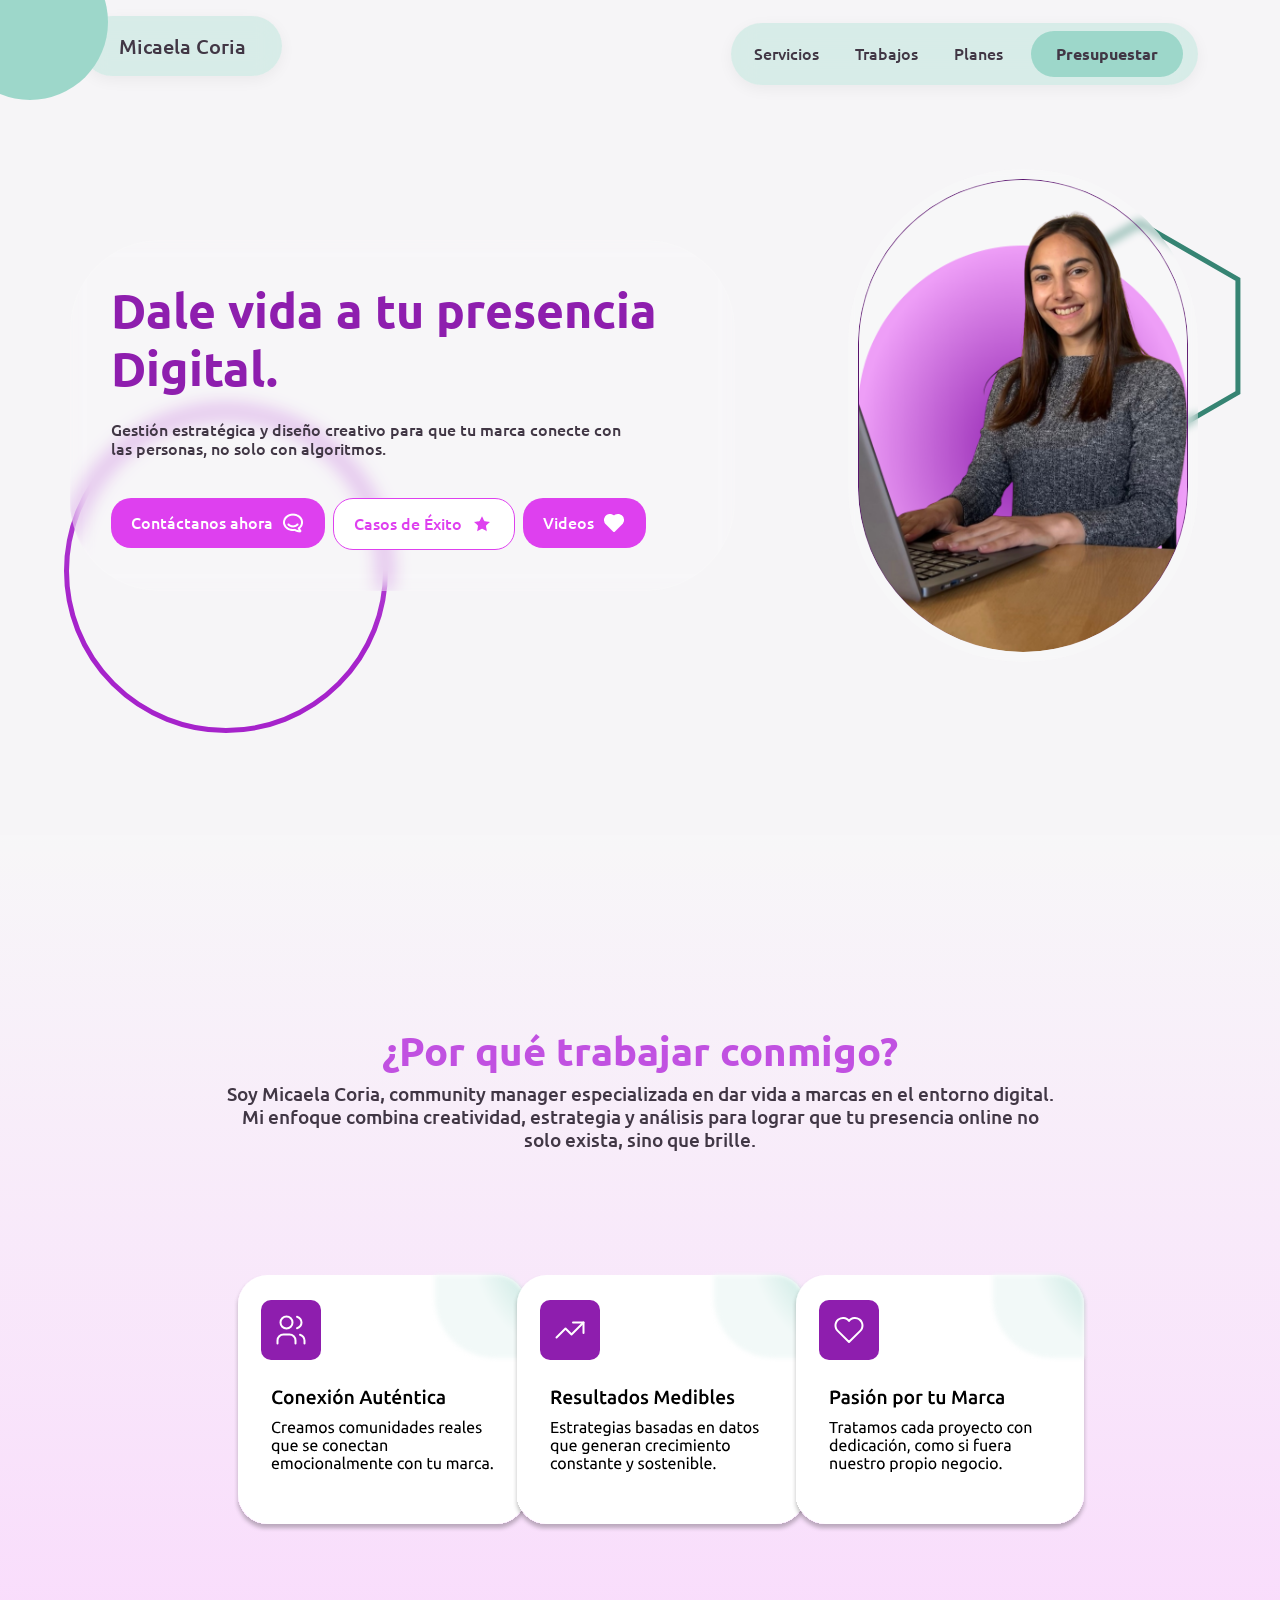
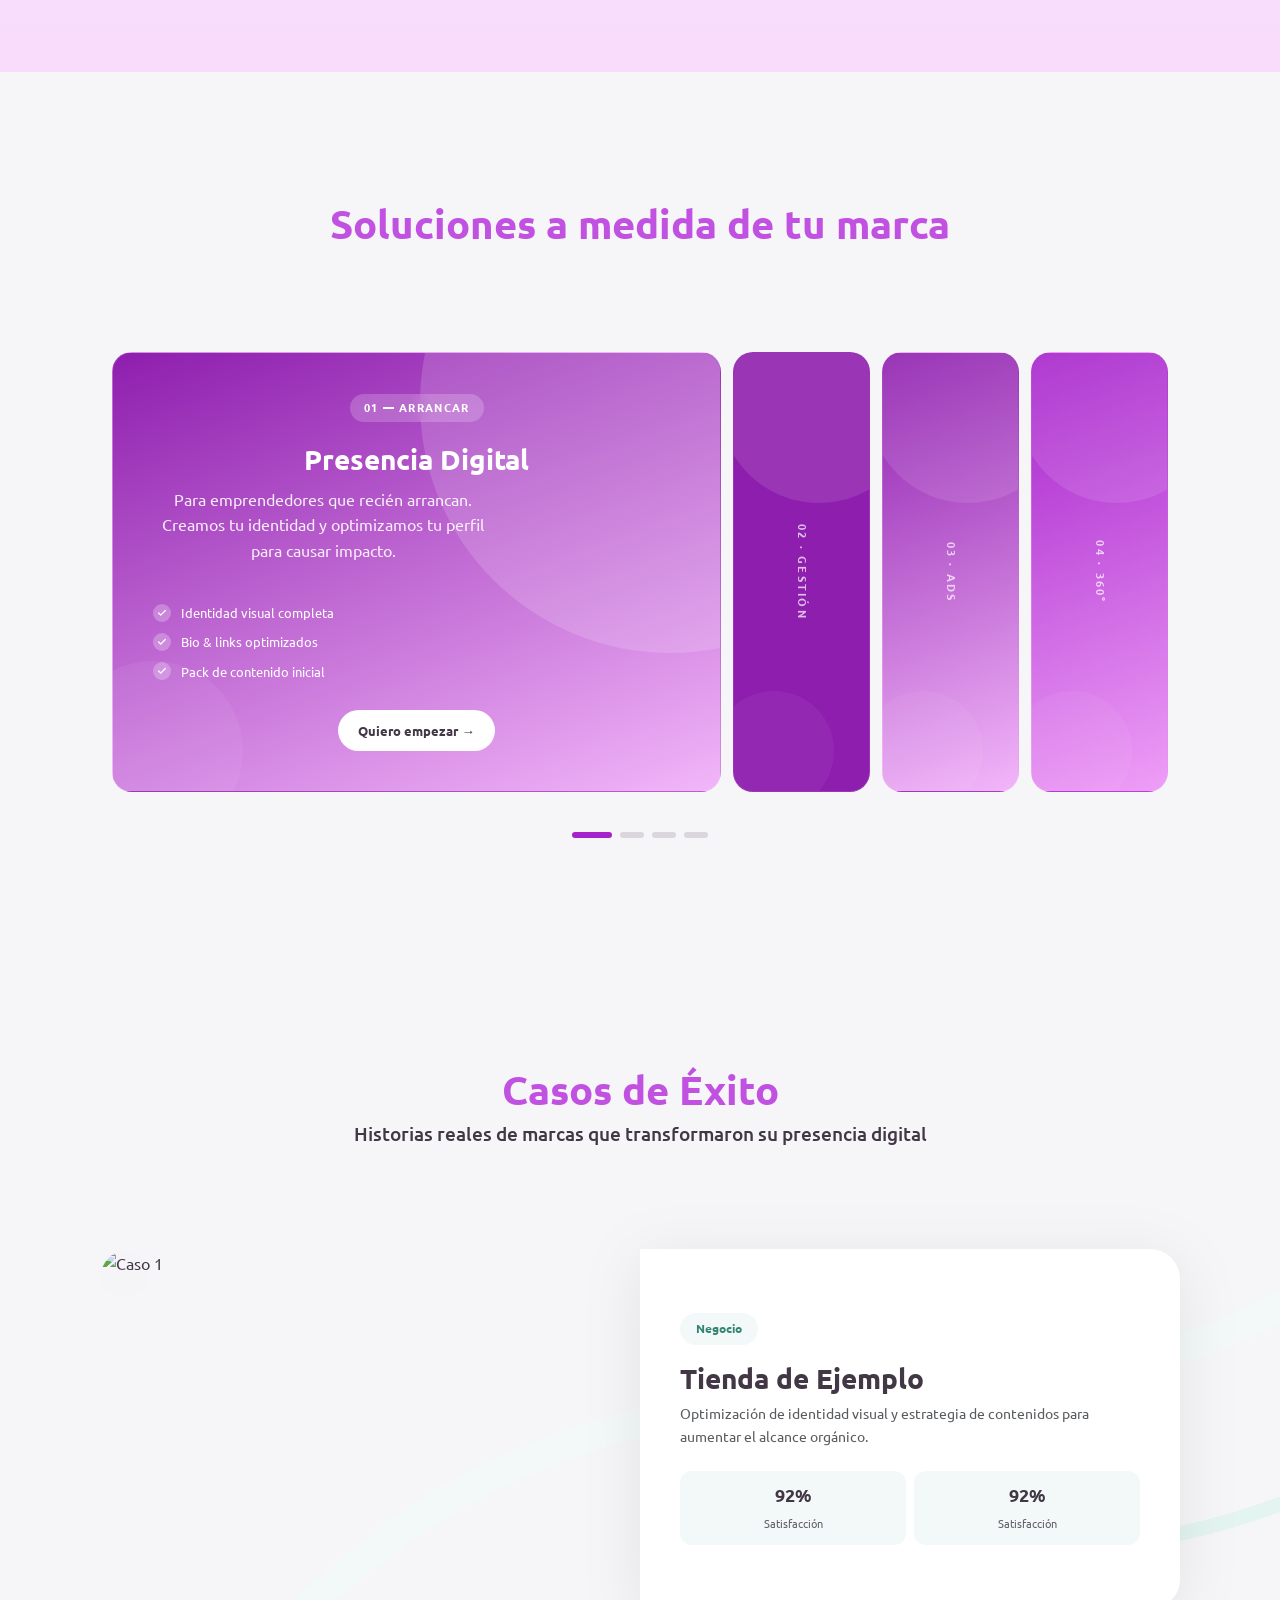
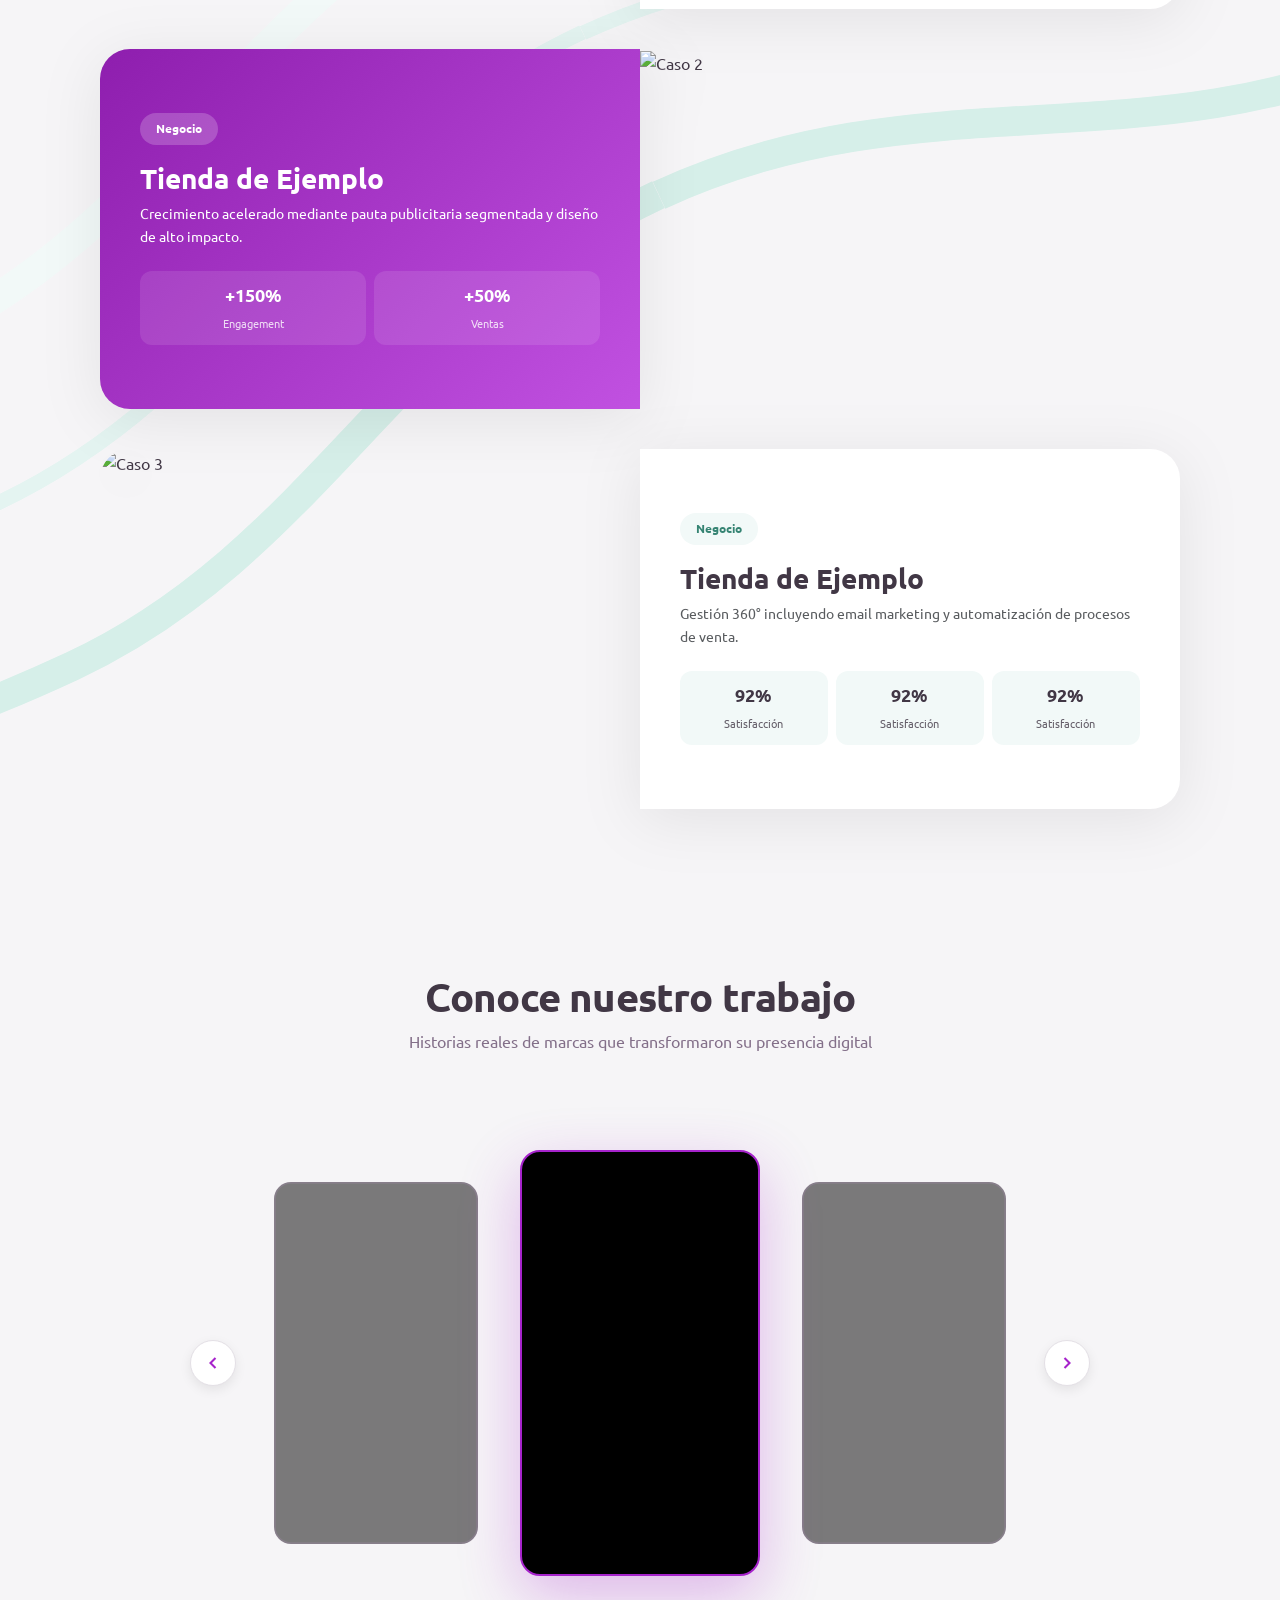
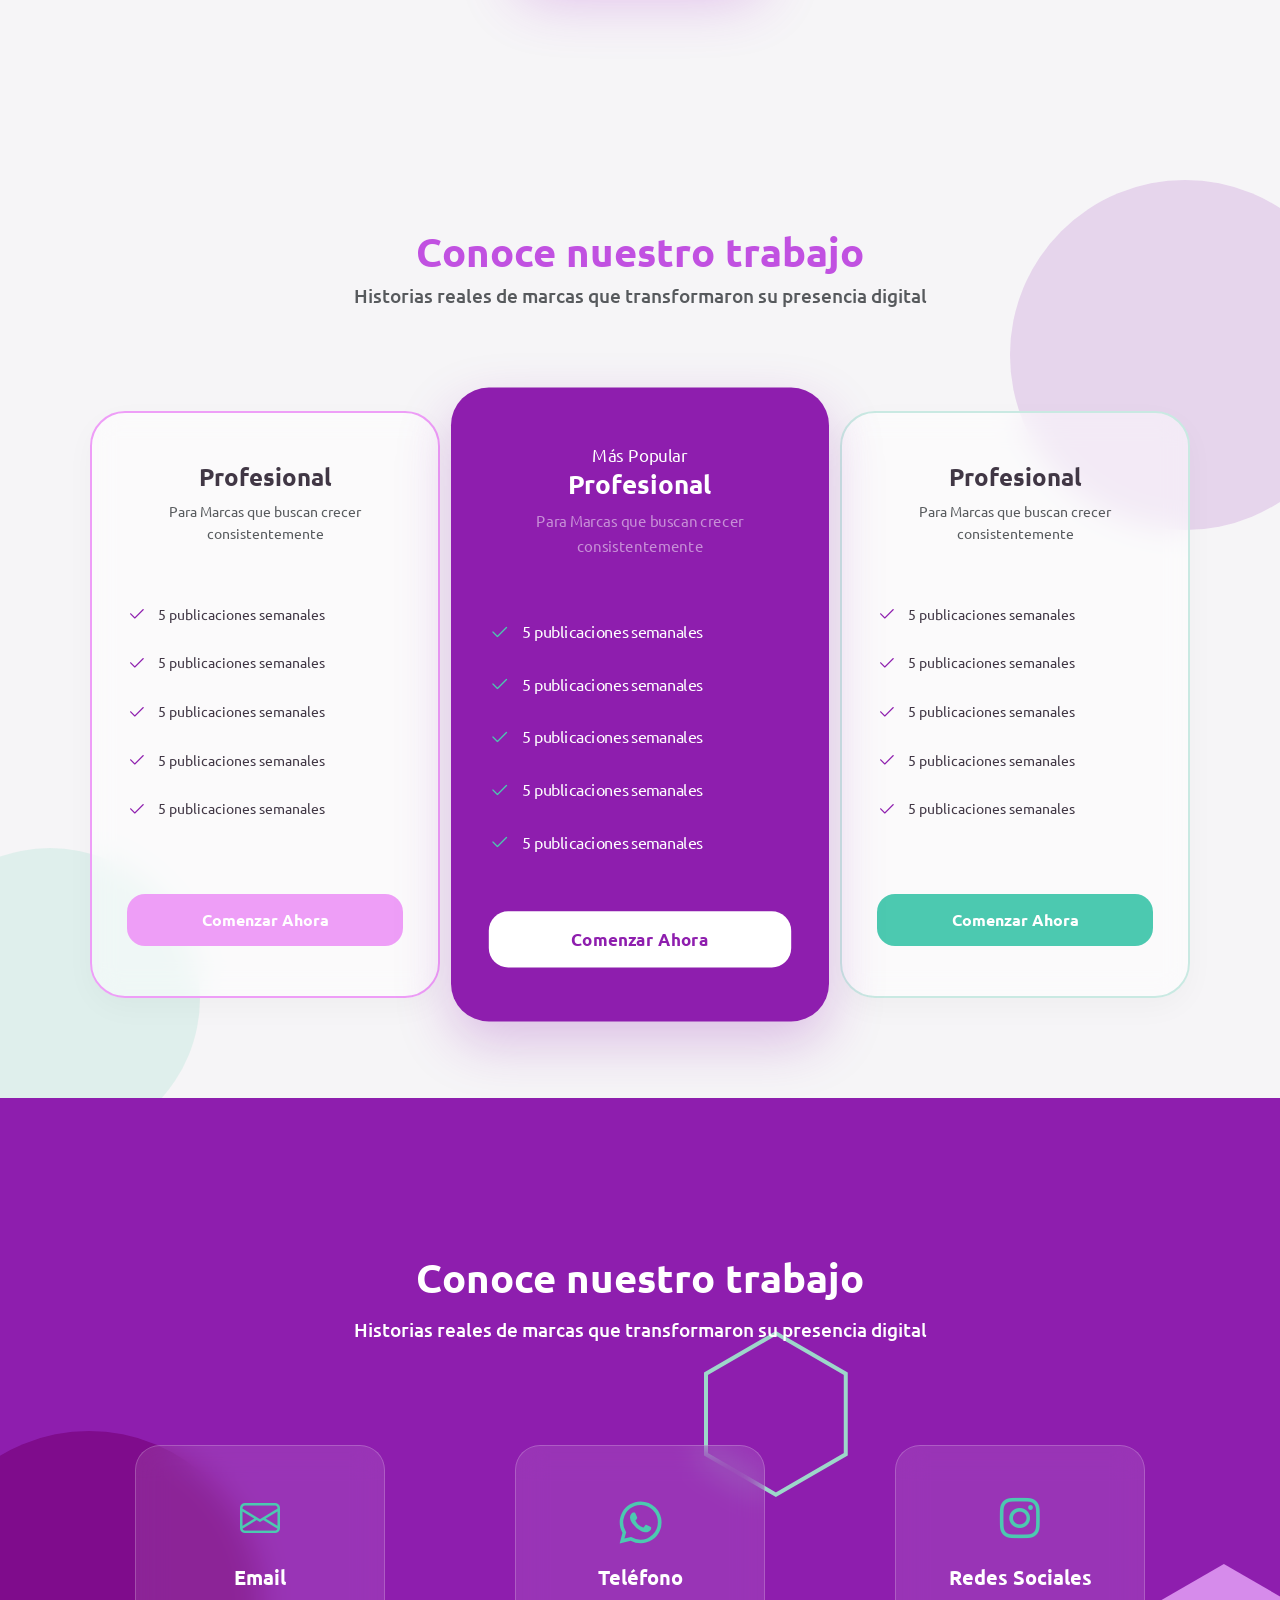
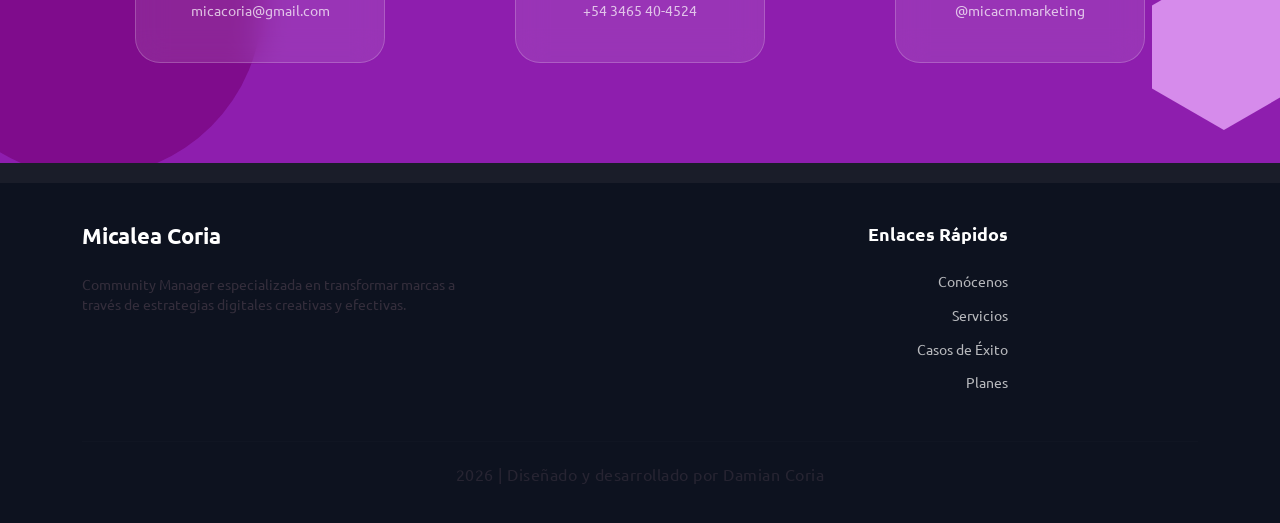
==== index.html @ db6e2b34 "videos y carrucel" ====
<!doctype html>
<html lang="es">
  <head>
    <meta charset="UTF-8" />
    <meta name="viewport" content="width=device-width, initial-scale=1.0" />
    <link
      href="https://cdn.jsdelivr.net/npm/bootstrap@5.3.3/dist/css/bootstrap.min.css"
      rel="stylesheet"
    />
    <link
      rel="stylesheet"
      href="https://cdn.jsdelivr.net/npm/bootstrap-icons@1.11.3/font/bootstrap-icons.min.css"
    />
    <link rel="stylesheet" href="src/styles.css" />
    <title>Micaela Coria MG</title>
  </head>
  <body>
    <header>
      <div class="shape shape-circle-2 shape-3">
        <svg
          width="108"
          height="100"
          viewBox="0 0 108 100"
          fill="none"
          xmlns="http://www.w3.org/2000/svg"
        >
          <circle cx="30" cy="22" r="78" fill="#9DD7CA" />
        </svg>
      </div>
      <nav class="navbar navbar-expand-lg custom-navbar">
        <div class="container">
          <a class="navbar-brand navbar-brand-custom" href="#"
            ><h4 class="texto-titulo">Micaela Coria</h4>
          </a>

          <button
            class="navbar-toggler"
            type="button"
            data-bs-toggle="collapse"
            data-bs-target="#navbarNav"
          >
            <span class="navbar-toggler-icon"></span>
          </button>

          <div
            class="collapse navbar-collapse justify-content-end"
            id="navbarNav"
          >
            <div class="navbar-nav navbar-collapse-custom align-items-center">
              <a class="nav-link" href="#soluciones-container">Servicios</a>
              <a class="nav-link" href="#casos-exito-section">Trabajos</a>
              <a class="nav-link" href="#planes-section">Planes</a>
              <a class="nav-link btn-presupuesto" href="#">Presupuestar</a>
            </div>
          </div>
        </div>
      </nav>
    </header>

    <main>
      <!-- Seccion Hero -->
      <section class="hero position-relative overflow-hidden">
        <div class="hero-shapes">
          <div class="shape shape-hexagon shape-1">
            <svg
              width="201"
              height="232"
              viewBox="0 0 201 232"
              fill="none"
              xmlns="http://www.w3.org/2000/svg"
            >
              <path
                d="M198.418 59.4424V172.557L100.459 229.112L2.49997 172.557V59.4424L100.459 2.88672L198.418 59.4424Z"
                stroke="#368473"
                stroke-width="5"
                stroke="currentColor"
              />
            </svg>
          </div>
          <div class="shape shape-circle shape-2">
            <svg
              width="324"
              height="324"
              viewBox="0 0 324 324"
              fill="none"
              xmlns="http://www.w3.org/2000/svg"
            >
              <circle
                cx="162"
                cy="162"
                r="159.5"
                stroke="#A623CB"
                stroke-width="5"
              />
            </svg>
          </div>
        </div>
        <div class="container">
          <div class="row align-items-center">
            <!-- Columna 1 -->
            <div class="col-lg-7 columna-hero-1">
              <h1 class="hero-title">Dale vida a tu presencia Digital.</h1>
              <h6 class="hero-description">
                Gestión estratégica y diseño creativo para que tu marca conecte
                con las personas, no solo con algoritmos.
              </h6>

              <!-- Botones -->
              <div class="hero-buttons d-flex gap-2 flex-wrap">
                <a href="">
                  <button
                    id="btn-hero-1"
                    class="btn-hero d-inline-flex align-items-center"
                  >
                    <span>Contáctanos ahora</span>
                    <img
                      src="src/logo_chat_24.png"
                      width="24"
                      class="ms-2"
                      alt=""
                    />
                  </button>
                </a>
                <a href="#casos-exito-section">
                  <button
                    id="btn-hero-2"
                    class="btn-hero d-inline-flex align-items-center"
                  >
                    <span>Casos de Éxito</span>
                    <img
                      src="src/logo_star_24.png"
                      width="24"
                      class="ms-2"
                      alt=""
                    />
                  </button>
                </a>

                <a href="#tiktok-section">
                  <button
                    id="btn-hero-3"
                    class="btn-hero d-none d-md-inline-flex align-items-center"
                  >
                    <span>Videos</span>
                    <img
                      src="src/logo_corazon_lleno_24.png"
                      width="24"
                      class="ms-2"
                      alt=""
                    />
                  </button>
                </a>
              </div>
            </div>

            <!-- Columna 1 -->
            <div
              class="col-lg-5 text-center text-lg-end"
              id="contenedor-imagen-hero"
            >
              <img
                src="src/foto-hero.png"
                id="imagen-hero"
                alt="Hero Image"
                class="img-fluid"
              />
            </div>
          </div>
        </div>
      </section>

      <!-- Seccion Motivos -->
      <section class="motivos position-relative overflow-hidden" id="motivos">
        <div class="container motivos-cont">
          <div class="row align-items-center justify-content-center">
            <div class="col-lg-9">
              <h2 class="titulo-seccion">¿Por qué trabajar conmigo?</h2>
              <h6 class="texto-seccion">
                Soy Micaela Coria, community manager especializada en dar vida a
                marcas en el entorno digital. Mi enfoque combina creatividad,
                estrategia y análisis para lograr que tu presencia online no
                solo exista, sino que brille.
              </h6>
            </div>

            <div
              class="row align-items-center justify-content-center row-bloques"
            >
              <div class="col-lg-3 bloque-1 text-center text-lg-end">
                <svg
                  width="296"
                  height="261"
                  viewBox="0 0 296 261"
                  fill="none"
                  xmlns="http://www.w3.org/2000/svg"
                >
                  <g filter="url(#filter0_d_26_66)">
                    <rect
                      x="4"
                      y="4"
                      width="288"
                      height="249"
                      rx="30"
                      fill="white"
                    />
                  </g>
                  <g filter="url(#filter1_f_26_66)">
                    <path
                      d="M201 4H262C278.569 4 292 17.4315 292 34V87H261C227.863 87 201 60.1371 201 27V4Z"
                      fill="url(#paint0_radial_26_66)"
                    />
                  </g>
                  <rect
                    x="27"
                    y="29"
                    width="60"
                    height="60"
                    rx="10"
                    fill="#8E1EAE"
                  />
                  <path
                    d="M43.5 72.5V69.5C43.5 67.9087 44.1321 66.3826 45.2574 65.2574C46.3826 64.1321 47.9087 63.5 49.5 63.5H55.5C57.0913 63.5 58.6174 64.1321 59.7426 65.2574C60.8679 66.3826 61.5 67.9087 61.5 69.5V72.5M63 45.695C64.2906 46.0255 65.4346 46.7761 66.2515 47.8285C67.0684 48.8809 67.5118 50.1752 67.5118 51.5075C67.5118 52.8398 67.0684 54.1341 66.2515 55.1865C65.4346 56.2389 64.2906 56.9895 63 57.32M70.5 72.5V69.5C70.4924 68.1757 70.0469 66.8912 69.2329 65.8466C68.4189 64.802 67.2822 64.056 66 63.725M46.5 51.5C46.5 53.0913 47.1321 54.6174 48.2574 55.7426C49.3826 56.8679 50.9087 57.5 52.5 57.5C54.0913 57.5 55.6174 56.8679 56.7426 55.7426C57.8679 54.6174 58.5 53.0913 58.5 51.5C58.5 49.9087 57.8679 48.3826 56.7426 47.2574C55.6174 46.1321 54.0913 45.5 52.5 45.5C50.9087 45.5 49.3826 46.1321 48.2574 47.2574C47.1321 48.3826 46.5 49.9087 46.5 51.5Z"
                    stroke="white"
                    stroke-width="2"
                    stroke-linecap="round"
                    stroke-linejoin="round"
                  />
                  <path
                    d="M44.5072 133.288C43.5088 133.288 42.6128 133.134 41.8192 132.827C41.0256 132.52 40.3536 132.072 39.8032 131.483C39.2528 130.882 38.8304 130.152 38.536 129.294C38.2416 128.437 38.0944 127.451 38.0944 126.338C38.0944 125.224 38.2608 124.238 38.5936 123.381C38.9392 122.523 39.4064 121.8 39.9952 121.211C40.584 120.61 41.2752 120.155 42.0688 119.848C42.8624 119.541 43.7136 119.387 44.6224 119.387C45.1728 119.387 45.672 119.432 46.12 119.522C46.568 119.598 46.9584 119.688 47.2912 119.79C47.624 119.893 47.8992 120.002 48.1168 120.117C48.3344 120.232 48.488 120.315 48.5776 120.366L47.8672 122.344C47.56 122.152 47.1184 121.973 46.5424 121.806C45.9792 121.627 45.3648 121.538 44.6992 121.538C44.1232 121.538 43.5856 121.64 43.0864 121.845C42.5872 122.037 42.152 122.331 41.7808 122.728C41.4224 123.125 41.1408 123.624 40.936 124.226C40.7312 124.827 40.6288 125.525 40.6288 126.318C40.6288 127.022 40.7056 127.669 40.8592 128.258C41.0256 128.846 41.2752 129.358 41.608 129.794C41.9408 130.216 42.3632 130.549 42.8752 130.792C43.3872 131.022 44.0016 131.138 44.7184 131.138C45.576 131.138 46.2736 131.054 46.8112 130.888C47.3488 130.709 47.7648 130.542 48.0592 130.389L48.712 132.366C48.5584 132.469 48.3472 132.571 48.0784 132.674C47.8224 132.776 47.5152 132.878 47.1568 132.981C46.7984 133.07 46.3952 133.141 45.9472 133.192C45.4992 133.256 45.0192 133.288 44.5072 133.288ZM59.56 127.97C59.56 128.763 59.4448 129.486 59.2144 130.139C58.984 130.792 58.6576 131.349 58.2352 131.81C57.8128 132.27 57.3008 132.629 56.6992 132.885C56.1104 133.141 55.4576 133.269 54.7408 133.269C54.024 133.269 53.3712 133.141 52.7824 132.885C52.1936 132.629 51.688 132.27 51.2656 131.81C50.8432 131.349 50.5104 130.792 50.2672 130.139C50.0368 129.486 49.9216 128.763 49.9216 127.97C49.9216 127.176 50.0368 126.459 50.2672 125.819C50.5104 125.166 50.8432 124.61 51.2656 124.149C51.7008 123.688 52.2128 123.336 52.8016 123.093C53.3904 122.837 54.0368 122.709 54.7408 122.709C55.4448 122.709 56.0912 122.837 56.68 123.093C57.2816 123.336 57.7936 123.688 58.216 124.149C58.6384 124.61 58.9648 125.166 59.1952 125.819C59.4384 126.459 59.56 127.176 59.56 127.97ZM57.1792 127.97C57.1792 126.971 56.9616 126.184 56.5264 125.608C56.104 125.019 55.5088 124.725 54.7408 124.725C53.9728 124.725 53.3712 125.019 52.936 125.608C52.5136 126.184 52.3024 126.971 52.3024 127.97C52.3024 128.981 52.5136 129.781 52.936 130.37C53.3712 130.958 53.9728 131.253 54.7408 131.253C55.5088 131.253 56.104 130.958 56.5264 130.37C56.9616 129.781 57.1792 128.981 57.1792 127.97ZM61.9534 123.285C62.4014 123.157 62.9838 123.035 63.7006 122.92C64.4174 122.805 65.211 122.747 66.0814 122.747C66.9006 122.747 67.5854 122.862 68.1358 123.093C68.6862 123.31 69.1214 123.624 69.4414 124.034C69.7742 124.43 70.0046 124.917 70.1326 125.493C70.2734 126.056 70.3438 126.677 70.3438 127.355V133H68.0206V127.72C68.0206 127.182 67.9822 126.728 67.9054 126.357C67.8414 125.973 67.7262 125.666 67.5598 125.435C67.4062 125.192 67.1886 125.019 66.907 124.917C66.6382 124.802 66.3054 124.744 65.9086 124.744C65.6142 124.744 65.307 124.763 64.987 124.802C64.667 124.84 64.4302 124.872 64.2766 124.898V133H61.9534V123.285ZM72.6279 128.027C72.6279 127.144 72.7559 126.37 73.0119 125.704C73.2807 125.038 73.6327 124.488 74.0679 124.053C74.5031 123.605 75.0023 123.272 75.5655 123.054C76.1287 122.824 76.7047 122.709 77.2935 122.709C78.6759 122.709 79.7511 123.138 80.5191 123.995C81.2999 124.853 81.6903 126.133 81.6903 127.835C81.6903 127.963 81.6839 128.11 81.6711 128.277C81.6711 128.43 81.6647 128.571 81.6519 128.699H75.0279C75.0919 129.506 75.3735 130.133 75.8727 130.581C76.3847 131.016 77.1207 131.234 78.0807 131.234C78.6439 131.234 79.1559 131.182 79.6167 131.08C80.0903 130.978 80.4615 130.869 80.7303 130.754L81.0375 132.654C80.9095 132.718 80.7303 132.789 80.4999 132.866C80.2823 132.93 80.0263 132.987 79.7319 133.038C79.4503 133.102 79.1431 133.154 78.8103 133.192C78.4775 133.23 78.1383 133.25 77.7927 133.25C76.9095 133.25 76.1415 133.122 75.4887 132.866C74.8359 132.597 74.2983 132.232 73.8759 131.771C73.4535 131.298 73.1399 130.747 72.9351 130.12C72.7303 129.48 72.6279 128.782 72.6279 128.027ZM79.3671 126.99C79.3671 126.67 79.3223 126.37 79.2327 126.088C79.1431 125.794 79.0087 125.544 78.8295 125.339C78.6631 125.122 78.4519 124.955 78.1959 124.84C77.9527 124.712 77.6583 124.648 77.3127 124.648C76.9543 124.648 76.6407 124.718 76.3719 124.859C76.1031 124.987 75.8727 125.16 75.6807 125.378C75.5015 125.595 75.3607 125.845 75.2583 126.126C75.1559 126.408 75.0855 126.696 75.0471 126.99H79.3671ZM87.763 126.242L89.8942 122.958H92.3326L89.0302 127.701C89.7214 128.597 90.3806 129.506 91.0078 130.427C91.6478 131.336 92.1726 132.194 92.5822 133H90.067C89.9518 132.757 89.7982 132.482 89.6062 132.174C89.427 131.854 89.2286 131.528 89.011 131.195C88.8062 130.85 88.5886 130.51 88.3582 130.178C88.1278 129.845 87.9038 129.531 87.6862 129.237C87.2382 129.813 86.7966 130.453 86.3614 131.157C85.939 131.848 85.587 132.462 85.3054 133H82.9246C83.1166 132.616 83.347 132.206 83.6158 131.771C83.8846 131.336 84.1726 130.894 84.4798 130.446C84.787 129.986 85.1006 129.531 85.4206 129.083C85.7534 128.622 86.0798 128.187 86.3998 127.778L83.0782 122.958H85.6318L87.763 126.242ZM96.6583 133H94.3351V122.958H96.6583V133ZM96.9079 120.021C96.9079 120.456 96.7671 120.802 96.4855 121.058C96.2039 121.314 95.8711 121.442 95.4871 121.442C95.0903 121.442 94.7511 121.314 94.4695 121.058C94.1879 120.802 94.0471 120.456 94.0471 120.021C94.0471 119.573 94.1879 119.221 94.4695 118.965C94.7511 118.709 95.0903 118.581 95.4871 118.581C95.8711 118.581 96.2039 118.709 96.4855 118.965C96.7671 119.221 96.9079 119.573 96.9079 120.021ZM108.704 127.97C108.704 128.763 108.589 129.486 108.358 130.139C108.128 130.792 107.801 131.349 107.379 131.81C106.957 132.27 106.445 132.629 105.843 132.885C105.254 133.141 104.601 133.269 103.885 133.269C103.168 133.269 102.515 133.141 101.926 132.885C101.337 132.629 100.832 132.27 100.409 131.81C99.987 131.349 99.6542 130.792 99.411 130.139C99.1806 129.486 99.0654 128.763 99.0654 127.97C99.0654 127.176 99.1806 126.459 99.411 125.819C99.6542 125.166 99.987 124.61 100.409 124.149C100.845 123.688 101.357 123.336 101.945 123.093C102.534 122.837 103.181 122.709 103.885 122.709C104.589 122.709 105.235 122.837 105.824 123.093C106.425 123.336 106.937 123.688 107.36 124.149C107.782 124.61 108.109 125.166 108.339 125.819C108.582 126.459 108.704 127.176 108.704 127.97ZM106.323 127.97C106.323 126.971 106.105 126.184 105.67 125.608C105.248 125.019 104.653 124.725 103.885 124.725C103.117 124.725 102.515 125.019 102.08 125.608C101.657 126.184 101.446 126.971 101.446 127.97C101.446 128.981 101.657 129.781 102.08 130.37C102.515 130.958 103.117 131.253 103.885 131.253C104.653 131.253 105.248 130.958 105.67 130.37C106.105 129.781 106.323 128.981 106.323 127.97ZM106.4 118.85L103.27 121.883L102.118 120.846L104.941 117.486L106.4 118.85ZM111.097 123.285C111.545 123.157 112.128 123.035 112.844 122.92C113.561 122.805 114.355 122.747 115.225 122.747C116.044 122.747 116.729 122.862 117.28 123.093C117.83 123.31 118.265 123.624 118.585 124.034C118.918 124.43 119.148 124.917 119.276 125.493C119.417 126.056 119.488 126.677 119.488 127.355V133H117.164V127.72C117.164 127.182 117.126 126.728 117.049 126.357C116.985 125.973 116.87 125.666 116.704 125.435C116.55 125.192 116.332 125.019 116.051 124.917C115.782 124.802 115.449 124.744 115.052 124.744C114.758 124.744 114.451 124.763 114.131 124.802C113.811 124.84 113.574 124.872 113.42 124.898V133H111.097V123.285ZM135.757 133C135.578 132.475 135.392 131.957 135.2 131.445C135.008 130.933 134.822 130.408 134.643 129.87H129.037C128.858 130.408 128.672 130.939 128.48 131.464C128.301 131.976 128.122 132.488 127.942 133H125.427C125.926 131.579 126.4 130.267 126.848 129.064C127.296 127.861 127.731 126.722 128.154 125.646C128.589 124.571 129.018 123.547 129.44 122.574C129.862 121.602 130.298 120.642 130.746 119.694H133.03C133.478 120.642 133.914 121.602 134.336 122.574C134.758 123.547 135.181 124.571 135.603 125.646C136.038 126.722 136.48 127.861 136.928 129.064C137.389 130.267 137.869 131.579 138.368 133H135.757ZM131.84 122.267C131.546 122.946 131.206 123.771 130.822 124.744C130.451 125.717 130.061 126.773 129.651 127.912H134.029C133.619 126.773 133.222 125.71 132.838 124.725C132.454 123.739 132.122 122.92 131.84 122.267ZM147.928 132.693C147.48 132.808 146.897 132.923 146.181 133.038C145.464 133.166 144.677 133.23 143.819 133.23C143.013 133.23 142.334 133.115 141.784 132.885C141.246 132.654 140.811 132.334 140.478 131.925C140.158 131.515 139.928 131.029 139.787 130.466C139.646 129.89 139.576 129.262 139.576 128.584V122.958H141.899V128.219C141.899 129.294 142.053 130.062 142.36 130.523C142.68 130.984 143.23 131.214 144.011 131.214C144.293 131.214 144.587 131.202 144.894 131.176C145.214 131.15 145.451 131.118 145.605 131.08V122.958H147.928V132.693ZM150.769 120.309L153.093 119.925V122.958H156.664V124.898H153.093V128.987C153.093 129.794 153.221 130.37 153.477 130.715C153.733 131.061 154.168 131.234 154.782 131.234C155.205 131.234 155.576 131.189 155.896 131.099C156.229 131.01 156.491 130.926 156.683 130.85L157.067 132.693C156.798 132.808 156.446 132.923 156.011 133.038C155.576 133.166 155.064 133.23 154.475 133.23C153.758 133.23 153.157 133.134 152.67 132.942C152.197 132.75 151.819 132.475 151.537 132.117C151.256 131.746 151.057 131.304 150.942 130.792C150.827 130.267 150.769 129.672 150.769 129.006V120.309ZM158.184 128.027C158.184 127.144 158.312 126.37 158.568 125.704C158.837 125.038 159.189 124.488 159.624 124.053C160.059 123.605 160.559 123.272 161.122 123.054C161.685 122.824 162.261 122.709 162.85 122.709C164.232 122.709 165.307 123.138 166.075 123.995C166.856 124.853 167.247 126.133 167.247 127.835C167.247 127.963 167.24 128.11 167.227 128.277C167.227 128.43 167.221 128.571 167.208 128.699H160.584C160.648 129.506 160.93 130.133 161.429 130.581C161.941 131.016 162.677 131.234 163.637 131.234C164.2 131.234 164.712 131.182 165.173 131.08C165.647 130.978 166.018 130.869 166.287 130.754L166.594 132.654C166.466 132.718 166.287 132.789 166.056 132.866C165.839 132.93 165.583 132.987 165.288 133.038C165.007 133.102 164.699 133.154 164.367 133.192C164.034 133.23 163.695 133.25 163.349 133.25C162.466 133.25 161.698 133.122 161.045 132.866C160.392 132.597 159.855 132.232 159.432 131.771C159.01 131.298 158.696 130.747 158.491 130.12C158.287 129.48 158.184 128.782 158.184 128.027ZM164.923 126.99C164.923 126.67 164.879 126.37 164.789 126.088C164.699 125.794 164.565 125.544 164.386 125.339C164.219 125.122 164.008 124.955 163.752 124.84C163.509 124.712 163.215 124.648 162.869 124.648C162.511 124.648 162.197 124.718 161.928 124.859C161.659 124.987 161.429 125.16 161.237 125.378C161.058 125.595 160.917 125.845 160.815 126.126C160.712 126.408 160.642 126.696 160.603 126.99H164.923ZM165.327 118.85L162.197 121.883L161.045 120.846L163.867 117.486L165.327 118.85ZM169.71 123.285C170.158 123.157 170.74 123.035 171.457 122.92C172.174 122.805 172.967 122.747 173.838 122.747C174.657 122.747 175.342 122.862 175.892 123.093C176.442 123.31 176.878 123.624 177.198 124.034C177.53 124.43 177.761 124.917 177.889 125.493C178.03 126.056 178.1 126.677 178.1 127.355V133H175.777V127.72C175.777 127.182 175.738 126.728 175.662 126.357C175.598 125.973 175.482 125.666 175.316 125.435C175.162 125.192 174.945 125.019 174.663 124.917C174.394 124.802 174.062 124.744 173.665 124.744C173.37 124.744 173.063 124.763 172.743 124.802C172.423 124.84 172.186 124.872 172.033 124.898V133H169.71V123.285ZM180.826 120.309L183.149 119.925V122.958H186.72V124.898H183.149V128.987C183.149 129.794 183.277 130.37 183.533 130.715C183.789 131.061 184.224 131.234 184.839 131.234C185.261 131.234 185.632 131.189 185.952 131.099C186.285 131.01 186.547 130.926 186.739 130.85L187.123 132.693C186.855 132.808 186.503 132.923 186.067 133.038C185.632 133.166 185.12 133.23 184.531 133.23C183.815 133.23 183.213 133.134 182.727 132.942C182.253 132.75 181.875 132.475 181.594 132.117C181.312 131.746 181.114 131.304 180.999 130.792C180.883 130.267 180.826 129.672 180.826 129.006V120.309ZM191.308 133H188.985V122.958H191.308V133ZM191.558 120.021C191.558 120.456 191.417 120.802 191.136 121.058C190.854 121.314 190.521 121.442 190.137 121.442C189.74 121.442 189.401 121.314 189.12 121.058C188.838 120.802 188.697 120.456 188.697 120.021C188.697 119.573 188.838 119.221 189.12 118.965C189.401 118.709 189.74 118.581 190.137 118.581C190.521 118.581 190.854 118.709 191.136 118.965C191.417 119.221 191.558 119.573 191.558 120.021ZM193.715 127.989C193.715 127.246 193.831 126.555 194.061 125.915C194.291 125.262 194.618 124.699 195.04 124.226C195.475 123.752 196 123.381 196.615 123.112C197.229 122.843 197.92 122.709 198.688 122.709C199.635 122.709 200.531 122.882 201.376 123.227L200.877 125.128C200.608 125.013 200.301 124.917 199.955 124.84C199.623 124.763 199.264 124.725 198.88 124.725C197.971 124.725 197.28 125.013 196.807 125.589C196.333 126.152 196.096 126.952 196.096 127.989C196.096 128.987 196.32 129.781 196.768 130.37C197.216 130.946 197.971 131.234 199.034 131.234C199.431 131.234 199.821 131.195 200.205 131.118C200.589 131.042 200.922 130.946 201.203 130.83L201.53 132.75C201.274 132.878 200.883 132.994 200.359 133.096C199.847 133.198 199.315 133.25 198.765 133.25C197.907 133.25 197.159 133.122 196.519 132.866C195.891 132.597 195.367 132.232 194.944 131.771C194.535 131.298 194.227 130.741 194.023 130.101C193.818 129.448 193.715 128.744 193.715 127.989ZM206.861 131.368C207.578 131.368 208.122 131.33 208.493 131.253V128.68C208.365 128.642 208.18 128.603 207.936 128.565C207.693 128.526 207.424 128.507 207.13 128.507C206.874 128.507 206.612 128.526 206.343 128.565C206.087 128.603 205.85 128.674 205.632 128.776C205.428 128.878 205.261 129.026 205.133 129.218C205.005 129.397 204.941 129.627 204.941 129.909C204.941 130.459 205.114 130.843 205.46 131.061C205.805 131.266 206.272 131.368 206.861 131.368ZM206.669 122.709C207.437 122.709 208.084 122.805 208.608 122.997C209.133 123.189 209.549 123.458 209.856 123.803C210.176 124.149 210.4 124.571 210.528 125.07C210.669 125.557 210.74 126.094 210.74 126.683V132.77C210.381 132.846 209.837 132.936 209.108 133.038C208.391 133.154 207.578 133.211 206.669 133.211C206.068 133.211 205.517 133.154 205.018 133.038C204.519 132.923 204.09 132.738 203.732 132.482C203.386 132.226 203.111 131.893 202.906 131.483C202.714 131.074 202.618 130.568 202.618 129.966C202.618 129.39 202.727 128.904 202.944 128.507C203.175 128.11 203.482 127.79 203.866 127.547C204.25 127.291 204.692 127.112 205.191 127.01C205.703 126.894 206.234 126.837 206.784 126.837C207.04 126.837 207.309 126.856 207.591 126.894C207.872 126.92 208.173 126.971 208.493 127.048V126.664C208.493 126.395 208.461 126.139 208.397 125.896C208.333 125.653 208.218 125.442 208.052 125.262C207.898 125.07 207.687 124.923 207.418 124.821C207.162 124.718 206.836 124.667 206.439 124.667C205.901 124.667 205.408 124.706 204.96 124.782C204.512 124.859 204.148 124.949 203.866 125.051L203.578 123.17C203.872 123.067 204.301 122.965 204.864 122.862C205.428 122.76 206.029 122.709 206.669 122.709Z"
                    fill="black"
                  />
                  <path
                    d="M43.144 162.24C42.3653 162.24 41.656 162.112 41.016 161.856C40.376 161.6 39.8267 161.227 39.368 160.736C38.9093 160.245 38.552 159.643 38.296 158.928C38.0507 158.203 37.928 157.376 37.928 156.448C37.928 155.52 38.0667 154.699 38.344 153.984C38.632 153.259 39.016 152.651 39.496 152.16C39.976 151.669 40.536 151.296 41.176 151.04C41.816 150.784 42.4987 150.656 43.224 150.656C43.6827 150.656 44.0933 150.688 44.456 150.752C44.8293 150.816 45.1493 150.891 45.416 150.976C45.6933 151.061 45.9173 151.147 46.088 151.232C46.2587 151.317 46.376 151.381 46.44 151.424L45.992 152.704C45.896 152.64 45.7573 152.571 45.576 152.496C45.3947 152.421 45.1867 152.347 44.952 152.272C44.728 152.197 44.4773 152.139 44.2 152.096C43.9333 152.043 43.6613 152.016 43.384 152.016C42.7973 152.016 42.2693 152.117 41.8 152.32C41.3307 152.523 40.9307 152.816 40.6 153.2C40.2693 153.584 40.0133 154.053 39.832 154.608C39.6613 155.152 39.576 155.765 39.576 156.448C39.576 157.109 39.6507 157.712 39.8 158.256C39.96 158.8 40.1947 159.269 40.504 159.664C40.8133 160.048 41.1973 160.347 41.656 160.56C42.1253 160.773 42.6693 160.88 43.288 160.88C44.0027 160.88 44.5947 160.805 45.064 160.656C45.5333 160.507 45.8853 160.373 46.12 160.256L46.52 161.536C46.4453 161.589 46.312 161.659 46.12 161.744C45.928 161.819 45.688 161.893 45.4 161.968C45.112 162.043 44.776 162.107 44.392 162.16C44.008 162.213 43.592 162.24 43.144 162.24ZM51.2739 153.504C51.4019 153.504 51.5459 153.515 51.7059 153.536C51.8765 153.547 52.0419 153.568 52.2019 153.6C52.3619 153.621 52.5059 153.648 52.6339 153.68C52.7725 153.701 52.8739 153.723 52.9379 153.744L52.6819 155.04C52.5645 154.997 52.3672 154.949 52.0899 154.896C51.8232 154.832 51.4765 154.8 51.0499 154.8C50.7725 154.8 50.4952 154.832 50.2179 154.896C49.9512 154.949 49.7752 154.987 49.6899 155.008V162H48.2019V154.032C48.5539 153.904 48.9912 153.787 49.5139 153.68C50.0365 153.563 50.6232 153.504 51.2739 153.504ZM53.9098 157.856C53.9098 157.12 54.0164 156.48 54.2298 155.936C54.4431 155.381 54.7258 154.923 55.0778 154.56C55.4298 154.197 55.8351 153.925 56.2938 153.744C56.7524 153.563 57.2218 153.472 57.7018 153.472C58.8218 153.472 59.6804 153.824 60.2778 154.528C60.8751 155.221 61.1737 156.283 61.1737 157.712C61.1737 157.776 61.1737 157.861 61.1737 157.968C61.1737 158.064 61.1684 158.155 61.1578 158.24H55.4618C55.5258 159.104 55.7764 159.76 56.2138 160.208C56.6511 160.656 57.3338 160.88 58.2618 160.88C58.7844 160.88 59.2218 160.837 59.5738 160.752C59.9364 160.656 60.2084 160.565 60.3898 160.48L60.5978 161.728C60.4164 161.824 60.0964 161.925 59.6378 162.032C59.1898 162.139 58.6778 162.192 58.1018 162.192C57.3764 162.192 56.7471 162.085 56.2138 161.872C55.6911 161.648 55.2591 161.344 54.9178 160.96C54.5764 160.576 54.3204 160.123 54.1497 159.6C53.9898 159.067 53.9098 158.485 53.9098 157.856ZM59.6218 157.04C59.6324 156.368 59.4618 155.819 59.1098 155.392C58.7684 154.955 58.2938 154.736 57.6858 154.736C57.3444 154.736 57.0404 154.805 56.7738 154.944C56.5178 155.072 56.2991 155.243 56.1178 155.456C55.9364 155.669 55.7924 155.915 55.6858 156.192C55.5898 156.469 55.5258 156.752 55.4938 157.04H59.6218ZM66.1273 160.928C66.4793 160.928 66.7886 160.923 67.0553 160.912C67.3326 160.891 67.5619 160.859 67.7433 160.816V158.336C67.6366 158.283 67.4606 158.24 67.2153 158.208C66.9806 158.165 66.6926 158.144 66.3513 158.144C66.1273 158.144 65.8873 158.16 65.6313 158.192C65.3859 158.224 65.1566 158.293 64.9433 158.4C64.7406 158.496 64.5699 158.635 64.4313 158.816C64.2926 158.987 64.2233 159.216 64.2233 159.504C64.2233 160.037 64.3939 160.411 64.7353 160.624C65.0766 160.827 65.5406 160.928 66.1273 160.928ZM65.9993 153.472C66.5966 153.472 67.0979 153.552 67.5033 153.712C67.9193 153.861 68.2499 154.08 68.4953 154.368C68.7513 154.645 68.9326 154.981 69.0393 155.376C69.1459 155.76 69.1993 156.187 69.1993 156.656V161.856C69.0713 161.877 68.8899 161.909 68.6553 161.952C68.4313 161.984 68.1753 162.016 67.8873 162.048C67.5993 162.08 67.2846 162.107 66.9433 162.128C66.6126 162.16 66.2819 162.176 65.9513 162.176C65.4819 162.176 65.0499 162.128 64.6553 162.032C64.2606 161.936 63.9193 161.787 63.6313 161.584C63.3433 161.371 63.1193 161.093 62.9593 160.752C62.7993 160.411 62.7193 160 62.7193 159.52C62.7193 159.061 62.8099 158.667 62.9913 158.336C63.1833 158.005 63.4393 157.739 63.7593 157.536C64.0793 157.333 64.4526 157.184 64.8793 157.088C65.3059 156.992 65.7539 156.944 66.2233 156.944C66.3726 156.944 66.5273 156.955 66.6873 156.976C66.8473 156.987 66.9966 157.008 67.1353 157.04C67.2846 157.061 67.4126 157.083 67.5193 157.104C67.6259 157.125 67.7006 157.141 67.7433 157.152V156.736C67.7433 156.491 67.7166 156.251 67.6633 156.016C67.6099 155.771 67.5139 155.557 67.3753 155.376C67.2366 155.184 67.0446 155.035 66.7993 154.928C66.5646 154.811 66.2553 154.752 65.8713 154.752C65.3806 154.752 64.9486 154.789 64.5753 154.864C64.2126 154.928 63.9406 154.997 63.7593 155.072L63.5833 153.84C63.7753 153.755 64.0953 153.675 64.5433 153.6C64.9913 153.515 65.4766 153.472 65.9993 153.472ZM71.6706 153.92C72.012 153.835 72.46 153.744 73.0146 153.648C73.58 153.552 74.2306 153.504 74.9666 153.504C75.5 153.504 75.948 153.579 76.3106 153.728C76.6733 153.867 76.9773 154.075 77.2226 154.352C77.2973 154.299 77.4146 154.224 77.5746 154.128C77.7346 154.032 77.932 153.941 78.1666 153.856C78.4013 153.76 78.6626 153.68 78.9506 153.616C79.2386 153.541 79.548 153.504 79.8786 153.504C80.5186 153.504 81.0413 153.6 81.4466 153.792C81.852 153.973 82.1666 154.235 82.3906 154.576C82.6253 154.917 82.78 155.323 82.8546 155.792C82.94 156.261 82.9826 156.773 82.9826 157.328V162H81.4946V157.648C81.4946 157.157 81.468 156.736 81.4146 156.384C81.372 156.032 81.2813 155.739 81.1426 155.504C81.0146 155.269 80.8333 155.099 80.5986 154.992C80.3746 154.875 80.0813 154.816 79.7186 154.816C79.2173 154.816 78.8013 154.885 78.4706 155.024C78.1506 155.152 77.932 155.269 77.8146 155.376C77.9 155.653 77.964 155.957 78.0066 156.288C78.0493 156.619 78.0706 156.965 78.0706 157.328V162H76.5826V157.648C76.5826 157.157 76.556 156.736 76.5026 156.384C76.4493 156.032 76.3533 155.739 76.2146 155.504C76.0866 155.269 75.9053 155.099 75.6706 154.992C75.4466 154.875 75.1586 154.816 74.8066 154.816C74.6573 154.816 74.4973 154.821 74.3266 154.832C74.156 154.843 73.9906 154.859 73.8306 154.88C73.6813 154.891 73.5426 154.907 73.4146 154.928C73.2866 154.949 73.2013 154.965 73.1586 154.976V162H71.6706V153.92ZM92.7959 157.84C92.7959 158.501 92.6999 159.099 92.5079 159.632C92.3159 160.165 92.0439 160.624 91.6919 161.008C91.3505 161.392 90.9399 161.691 90.4599 161.904C89.9799 162.107 89.4572 162.208 88.8919 162.208C88.3265 162.208 87.8039 162.107 87.3239 161.904C86.8439 161.691 86.4279 161.392 86.0759 161.008C85.7345 160.624 85.4679 160.165 85.2759 159.632C85.0839 159.099 84.9879 158.501 84.9879 157.84C84.9879 157.189 85.0839 156.597 85.2759 156.064C85.4679 155.52 85.7345 155.056 86.0759 154.672C86.4279 154.288 86.8439 153.995 87.3239 153.792C87.8039 153.579 88.3265 153.472 88.8919 153.472C89.4572 153.472 89.9799 153.579 90.4599 153.792C90.9399 153.995 91.3505 154.288 91.6919 154.672C92.0439 155.056 92.3159 155.52 92.5079 156.064C92.6999 156.597 92.7959 157.189 92.7959 157.84ZM91.2439 157.84C91.2439 156.901 91.0305 156.16 90.6039 155.616C90.1879 155.061 89.6172 154.784 88.8919 154.784C88.1665 154.784 87.5905 155.061 87.1639 155.616C86.7479 156.16 86.5399 156.901 86.5399 157.84C86.5399 158.779 86.7479 159.525 87.1639 160.08C87.5905 160.624 88.1665 160.896 88.8919 160.896C89.6172 160.896 90.1879 160.624 90.6039 160.08C91.0305 159.525 91.2439 158.779 91.2439 157.84ZM96.8254 160.928C97.4334 160.928 97.8814 160.848 98.1694 160.688C98.468 160.528 98.6174 160.272 98.6174 159.92C98.6174 159.557 98.4734 159.269 98.1854 159.056C97.8974 158.843 97.4227 158.603 96.7614 158.336C96.4414 158.208 96.132 158.08 95.8334 157.952C95.5454 157.813 95.2947 157.653 95.0814 157.472C94.868 157.291 94.6974 157.072 94.5694 156.816C94.4414 156.56 94.3774 156.245 94.3774 155.872C94.3774 155.136 94.6494 154.555 95.1934 154.128C95.7374 153.691 96.4787 153.472 97.4174 153.472C97.652 153.472 97.8867 153.488 98.1214 153.52C98.356 153.541 98.5747 153.573 98.7774 153.616C98.98 153.648 99.156 153.685 99.3054 153.728C99.4654 153.771 99.588 153.808 99.6734 153.84L99.4014 155.12C99.2414 155.035 98.9907 154.949 98.6494 154.864C98.308 154.768 97.8974 154.72 97.4174 154.72C97.0014 154.72 96.6387 154.805 96.3294 154.976C96.02 155.136 95.8654 155.392 95.8654 155.744C95.8654 155.925 95.8974 156.085 95.9614 156.224C96.036 156.363 96.1427 156.491 96.2814 156.608C96.4307 156.715 96.612 156.816 96.8254 156.912C97.0387 157.008 97.2947 157.109 97.5934 157.216C97.988 157.365 98.34 157.515 98.6494 157.664C98.9587 157.803 99.22 157.968 99.4334 158.16C99.6574 158.352 99.828 158.587 99.9454 158.864C100.063 159.131 100.121 159.461 100.121 159.856C100.121 160.624 99.8334 161.205 99.2574 161.6C98.692 161.995 97.8814 162.192 96.8254 162.192C96.0894 162.192 95.5134 162.128 95.0974 162C94.6814 161.883 94.3987 161.792 94.2494 161.728L94.5214 160.448C94.692 160.512 94.964 160.608 95.3374 160.736C95.7107 160.864 96.2067 160.928 96.8254 160.928ZM109.349 162.192C108.677 162.192 108.085 162.085 107.573 161.872C107.072 161.659 106.645 161.36 106.293 160.976C105.952 160.592 105.696 160.139 105.525 159.616C105.354 159.083 105.269 158.496 105.269 157.856C105.269 157.216 105.36 156.629 105.541 156.096C105.733 155.563 106 155.104 106.341 154.72C106.682 154.325 107.098 154.021 107.589 153.808C108.09 153.584 108.645 153.472 109.253 153.472C109.626 153.472 110 153.504 110.373 153.568C110.746 153.632 111.104 153.733 111.445 153.872L111.109 155.136C110.885 155.029 110.624 154.944 110.325 154.88C110.037 154.816 109.728 154.784 109.397 154.784C108.565 154.784 107.925 155.045 107.477 155.568C107.04 156.091 106.821 156.853 106.821 157.856C106.821 158.304 106.869 158.715 106.965 159.088C107.072 159.461 107.232 159.781 107.445 160.048C107.669 160.315 107.952 160.523 108.293 160.672C108.634 160.811 109.05 160.88 109.541 160.88C109.936 160.88 110.293 160.843 110.613 160.768C110.933 160.693 111.184 160.613 111.365 160.528L111.573 161.776C111.488 161.829 111.365 161.883 111.205 161.936C111.045 161.979 110.864 162.016 110.661 162.048C110.458 162.091 110.24 162.123 110.005 162.144C109.781 162.176 109.562 162.192 109.349 162.192ZM120.312 157.84C120.312 158.501 120.216 159.099 120.024 159.632C119.832 160.165 119.56 160.624 119.208 161.008C118.866 161.392 118.456 161.691 117.976 161.904C117.496 162.107 116.973 162.208 116.408 162.208C115.842 162.208 115.32 162.107 114.84 161.904C114.36 161.691 113.944 161.392 113.592 161.008C113.25 160.624 112.984 160.165 112.792 159.632C112.6 159.099 112.504 158.501 112.504 157.84C112.504 157.189 112.6 156.597 112.792 156.064C112.984 155.52 113.25 155.056 113.592 154.672C113.944 154.288 114.36 153.995 114.84 153.792C115.32 153.579 115.842 153.472 116.408 153.472C116.973 153.472 117.496 153.579 117.976 153.792C118.456 153.995 118.866 154.288 119.208 154.672C119.56 155.056 119.832 155.52 120.024 156.064C120.216 156.597 120.312 157.189 120.312 157.84ZM118.76 157.84C118.76 156.901 118.546 156.16 118.12 155.616C117.704 155.061 117.133 154.784 116.408 154.784C115.682 154.784 115.106 155.061 114.68 155.616C114.264 156.16 114.056 156.901 114.056 157.84C114.056 158.779 114.264 159.525 114.68 160.08C115.106 160.624 115.682 160.896 116.408 160.896C117.133 160.896 117.704 160.624 118.12 160.08C118.546 159.525 118.76 158.779 118.76 157.84ZM122.405 153.92C122.746 153.835 123.194 153.744 123.749 153.648C124.314 153.552 124.965 153.504 125.701 153.504C126.234 153.504 126.682 153.579 127.045 153.728C127.408 153.867 127.712 154.075 127.957 154.352C128.032 154.299 128.149 154.224 128.309 154.128C128.469 154.032 128.666 153.941 128.901 153.856C129.136 153.76 129.397 153.68 129.685 153.616C129.973 153.541 130.282 153.504 130.613 153.504C131.253 153.504 131.776 153.6 132.181 153.792C132.586 153.973 132.901 154.235 133.125 154.576C133.36 154.917 133.514 155.323 133.589 155.792C133.674 156.261 133.717 156.773 133.717 157.328V162H132.229V157.648C132.229 157.157 132.202 156.736 132.149 156.384C132.106 156.032 132.016 155.739 131.877 155.504C131.749 155.269 131.568 155.099 131.333 154.992C131.109 154.875 130.816 154.816 130.453 154.816C129.952 154.816 129.536 154.885 129.205 155.024C128.885 155.152 128.666 155.269 128.549 155.376C128.634 155.653 128.698 155.957 128.741 156.288C128.784 156.619 128.805 156.965 128.805 157.328V162H127.317V157.648C127.317 157.157 127.29 156.736 127.237 156.384C127.184 156.032 127.088 155.739 126.949 155.504C126.821 155.269 126.64 155.099 126.405 154.992C126.181 154.875 125.893 154.816 125.541 154.816C125.392 154.816 125.232 154.821 125.061 154.832C124.89 154.843 124.725 154.859 124.565 154.88C124.416 154.891 124.277 154.907 124.149 154.928C124.021 154.949 123.936 154.965 123.893 154.976V162H122.405V153.92ZM142.81 161.76C142.469 161.845 142.016 161.936 141.45 162.032C140.896 162.128 140.25 162.176 139.514 162.176C138.874 162.176 138.336 162.085 137.898 161.904C137.461 161.712 137.109 161.445 136.842 161.104C136.576 160.763 136.384 160.363 136.266 159.904C136.149 159.435 136.09 158.917 136.09 158.352V153.68H137.578V158.032C137.578 159.045 137.738 159.771 138.058 160.208C138.378 160.645 138.917 160.864 139.674 160.864C139.834 160.864 140 160.859 140.17 160.848C140.341 160.837 140.501 160.827 140.65 160.816C140.8 160.795 140.933 160.779 141.05 160.768C141.178 160.747 141.269 160.725 141.322 160.704V153.68H142.81V161.76ZM145.374 153.92C145.715 153.835 146.168 153.744 146.734 153.648C147.299 153.552 147.95 153.504 148.686 153.504C149.347 153.504 149.896 153.6 150.334 153.792C150.771 153.973 151.118 154.235 151.374 154.576C151.64 154.907 151.827 155.307 151.934 155.776C152.04 156.245 152.094 156.763 152.094 157.328V162H150.606V157.648C150.606 157.136 150.568 156.699 150.494 156.336C150.43 155.973 150.318 155.68 150.158 155.456C149.998 155.232 149.784 155.072 149.518 154.976C149.251 154.869 148.92 154.816 148.526 154.816C148.366 154.816 148.2 154.821 148.03 154.832C147.859 154.843 147.694 154.859 147.534 154.88C147.384 154.891 147.246 154.907 147.118 154.928C147 154.949 146.915 154.965 146.862 154.976V162H145.374V153.92ZM156.049 162H154.561V153.68H156.049V162ZM155.297 152.176C155.031 152.176 154.801 152.091 154.609 151.92C154.428 151.739 154.337 151.499 154.337 151.2C154.337 150.901 154.428 150.667 154.609 150.496C154.801 150.315 155.031 150.224 155.297 150.224C155.564 150.224 155.788 150.315 155.969 150.496C156.161 150.667 156.257 150.901 156.257 151.2C156.257 151.499 156.161 151.739 155.969 151.92C155.788 152.091 155.564 152.176 155.297 152.176ZM163.984 155.44C163.803 155.291 163.541 155.147 163.2 155.008C162.859 154.869 162.485 154.8 162.08 154.8C161.653 154.8 161.285 154.88 160.976 155.04C160.677 155.189 160.432 155.403 160.24 155.68C160.048 155.947 159.909 156.267 159.824 156.64C159.739 157.013 159.696 157.413 159.696 157.84C159.696 158.811 159.936 159.563 160.416 160.096C160.896 160.619 161.536 160.88 162.336 160.88C162.741 160.88 163.077 160.864 163.344 160.832C163.621 160.789 163.835 160.747 163.984 160.704V155.44ZM163.984 149.84L165.472 149.584V161.76C165.131 161.856 164.693 161.952 164.16 162.048C163.627 162.144 163.013 162.192 162.32 162.192C161.68 162.192 161.104 162.091 160.592 161.888C160.08 161.685 159.643 161.397 159.28 161.024C158.917 160.651 158.635 160.197 158.432 159.664C158.24 159.12 158.144 158.512 158.144 157.84C158.144 157.2 158.224 156.613 158.384 156.08C158.555 155.547 158.8 155.088 159.12 154.704C159.44 154.32 159.829 154.021 160.288 153.808C160.757 153.595 161.291 153.488 161.888 153.488C162.368 153.488 162.789 153.552 163.152 153.68C163.525 153.808 163.803 153.931 163.984 154.048V149.84ZM170.846 160.928C171.198 160.928 171.507 160.923 171.774 160.912C172.051 160.891 172.281 160.859 172.462 160.816V158.336C172.355 158.283 172.179 158.24 171.934 158.208C171.699 158.165 171.411 158.144 171.07 158.144C170.846 158.144 170.606 158.16 170.35 158.192C170.105 158.224 169.875 158.293 169.662 158.4C169.459 158.496 169.289 158.635 169.15 158.816C169.011 158.987 168.942 159.216 168.942 159.504C168.942 160.037 169.113 160.411 169.454 160.624C169.795 160.827 170.259 160.928 170.846 160.928ZM170.718 153.472C171.315 153.472 171.817 153.552 172.222 153.712C172.638 153.861 172.969 154.08 173.214 154.368C173.47 154.645 173.651 154.981 173.758 155.376C173.865 155.76 173.918 156.187 173.918 156.656V161.856C173.79 161.877 173.609 161.909 173.374 161.952C173.15 161.984 172.894 162.016 172.606 162.048C172.318 162.08 172.003 162.107 171.662 162.128C171.331 162.16 171.001 162.176 170.67 162.176C170.201 162.176 169.769 162.128 169.374 162.032C168.979 161.936 168.638 161.787 168.35 161.584C168.062 161.371 167.838 161.093 167.678 160.752C167.518 160.411 167.438 160 167.438 159.52C167.438 159.061 167.529 158.667 167.71 158.336C167.902 158.005 168.158 157.739 168.478 157.536C168.798 157.333 169.171 157.184 169.598 157.088C170.025 156.992 170.473 156.944 170.942 156.944C171.091 156.944 171.246 156.955 171.406 156.976C171.566 156.987 171.715 157.008 171.854 157.04C172.003 157.061 172.131 157.083 172.238 157.104C172.345 157.125 172.419 157.141 172.462 157.152V156.736C172.462 156.491 172.435 156.251 172.382 156.016C172.329 155.771 172.233 155.557 172.094 155.376C171.955 155.184 171.763 155.035 171.518 154.928C171.283 154.811 170.974 154.752 170.59 154.752C170.099 154.752 169.667 154.789 169.294 154.864C168.931 154.928 168.659 154.997 168.478 155.072L168.302 153.84C168.494 153.755 168.814 153.675 169.262 153.6C169.71 153.515 170.195 153.472 170.718 153.472ZM181.765 155.44C181.584 155.291 181.323 155.147 180.981 155.008C180.64 154.869 180.267 154.8 179.861 154.8C179.435 154.8 179.067 154.88 178.757 155.04C178.459 155.189 178.213 155.403 178.021 155.68C177.829 155.947 177.691 156.267 177.605 156.64C177.52 157.013 177.477 157.413 177.477 157.84C177.477 158.811 177.717 159.563 178.197 160.096C178.677 160.619 179.317 160.88 180.117 160.88C180.523 160.88 180.859 160.864 181.125 160.832C181.403 160.789 181.616 160.747 181.765 160.704V155.44ZM181.765 149.84L183.253 149.584V161.76C182.912 161.856 182.475 161.952 181.941 162.048C181.408 162.144 180.795 162.192 180.101 162.192C179.461 162.192 178.885 162.091 178.373 161.888C177.861 161.685 177.424 161.397 177.061 161.024C176.699 160.651 176.416 160.197 176.213 159.664C176.021 159.12 175.925 158.512 175.925 157.84C175.925 157.2 176.005 156.613 176.165 156.08C176.336 155.547 176.581 155.088 176.901 154.704C177.221 154.32 177.611 154.021 178.069 153.808C178.539 153.595 179.072 153.488 179.669 153.488C180.149 153.488 180.571 153.552 180.933 153.68C181.307 153.808 181.584 153.931 181.765 154.048V149.84ZM185.347 157.856C185.347 157.12 185.454 156.48 185.667 155.936C185.881 155.381 186.163 154.923 186.515 154.56C186.867 154.197 187.273 153.925 187.731 153.744C188.19 153.563 188.659 153.472 189.139 153.472C190.259 153.472 191.118 153.824 191.715 154.528C192.313 155.221 192.611 156.283 192.611 157.712C192.611 157.776 192.611 157.861 192.611 157.968C192.611 158.064 192.606 158.155 192.595 158.24H186.899C186.963 159.104 187.214 159.76 187.651 160.208C188.089 160.656 188.771 160.88 189.699 160.88C190.222 160.88 190.659 160.837 191.011 160.752C191.374 160.656 191.646 160.565 191.827 160.48L192.035 161.728C191.854 161.824 191.534 161.925 191.075 162.032C190.627 162.139 190.115 162.192 189.539 162.192C188.814 162.192 188.185 162.085 187.651 161.872C187.129 161.648 186.697 161.344 186.355 160.96C186.014 160.576 185.758 160.123 185.587 159.6C185.427 159.067 185.347 158.485 185.347 157.856ZM191.059 157.04C191.07 156.368 190.899 155.819 190.547 155.392C190.206 154.955 189.731 154.736 189.123 154.736C188.782 154.736 188.478 154.805 188.211 154.944C187.955 155.072 187.737 155.243 187.555 155.456C187.374 155.669 187.23 155.915 187.123 156.192C187.027 156.469 186.963 156.752 186.931 157.04H191.059ZM196.685 160.928C197.293 160.928 197.741 160.848 198.029 160.688C198.327 160.528 198.477 160.272 198.477 159.92C198.477 159.557 198.333 159.269 198.045 159.056C197.757 158.843 197.282 158.603 196.621 158.336C196.301 158.208 195.991 158.08 195.693 157.952C195.405 157.813 195.154 157.653 194.941 157.472C194.727 157.291 194.557 157.072 194.429 156.816C194.301 156.56 194.237 156.245 194.237 155.872C194.237 155.136 194.509 154.555 195.053 154.128C195.597 153.691 196.338 153.472 197.277 153.472C197.511 153.472 197.746 153.488 197.981 153.52C198.215 153.541 198.434 153.573 198.637 153.616C198.839 153.648 199.015 153.685 199.165 153.728C199.325 153.771 199.447 153.808 199.533 153.84L199.261 155.12C199.101 155.035 198.85 154.949 198.509 154.864C198.167 154.768 197.757 154.72 197.277 154.72C196.861 154.72 196.498 154.805 196.189 154.976C195.879 155.136 195.725 155.392 195.725 155.744C195.725 155.925 195.757 156.085 195.821 156.224C195.895 156.363 196.002 156.491 196.141 156.608C196.29 156.715 196.471 156.816 196.685 156.912C196.898 157.008 197.154 157.109 197.453 157.216C197.847 157.365 198.199 157.515 198.509 157.664C198.818 157.803 199.079 157.968 199.293 158.16C199.517 158.352 199.687 158.587 199.805 158.864C199.922 159.131 199.981 159.461 199.981 159.856C199.981 160.624 199.693 161.205 199.117 161.6C198.551 161.995 197.741 162.192 196.685 162.192C195.949 162.192 195.373 162.128 194.957 162C194.541 161.883 194.258 161.792 194.109 161.728L194.381 160.448C194.551 160.512 194.823 160.608 195.197 160.736C195.57 160.864 196.066 160.928 196.685 160.928ZM208.665 153.504C208.793 153.504 208.937 153.515 209.097 153.536C209.267 153.547 209.433 153.568 209.593 153.6C209.753 153.621 209.897 153.648 210.025 153.68C210.163 153.701 210.265 153.723 210.329 153.744L210.073 155.04C209.955 154.997 209.758 154.949 209.481 154.896C209.214 154.832 208.867 154.8 208.441 154.8C208.163 154.8 207.886 154.832 207.609 154.896C207.342 154.949 207.166 154.987 207.081 155.008V162H205.593V154.032C205.945 153.904 206.382 153.787 206.905 153.68C207.427 153.563 208.014 153.504 208.665 153.504ZM211.3 157.856C211.3 157.12 211.407 156.48 211.62 155.936C211.834 155.381 212.116 154.923 212.468 154.56C212.82 154.197 213.226 153.925 213.684 153.744C214.143 153.563 214.612 153.472 215.092 153.472C216.212 153.472 217.071 153.824 217.668 154.528C218.266 155.221 218.564 156.283 218.564 157.712C218.564 157.776 218.564 157.861 218.564 157.968C218.564 158.064 218.559 158.155 218.548 158.24H212.852C212.916 159.104 213.167 159.76 213.604 160.208C214.042 160.656 214.724 160.88 215.652 160.88C216.175 160.88 216.612 160.837 216.964 160.752C217.327 160.656 217.599 160.565 217.78 160.48L217.988 161.728C217.807 161.824 217.487 161.925 217.028 162.032C216.58 162.139 216.068 162.192 215.492 162.192C214.767 162.192 214.138 162.085 213.604 161.872C213.082 161.648 212.65 161.344 212.308 160.96C211.967 160.576 211.711 160.123 211.54 159.6C211.38 159.067 211.3 158.485 211.3 157.856ZM217.012 157.04C217.023 156.368 216.852 155.819 216.5 155.392C216.159 154.955 215.684 154.736 215.076 154.736C214.735 154.736 214.431 154.805 214.164 154.944C213.908 155.072 213.69 155.243 213.508 155.456C213.327 155.669 213.183 155.915 213.076 156.192C212.98 156.469 212.916 156.752 212.884 157.04H217.012ZM223.518 160.928C223.87 160.928 224.179 160.923 224.446 160.912C224.723 160.891 224.953 160.859 225.134 160.816V158.336C225.027 158.283 224.851 158.24 224.606 158.208C224.371 158.165 224.083 158.144 223.742 158.144C223.518 158.144 223.278 158.16 223.022 158.192C222.777 158.224 222.547 158.293 222.334 158.4C222.131 158.496 221.961 158.635 221.822 158.816C221.683 158.987 221.614 159.216 221.614 159.504C221.614 160.037 221.785 160.411 222.126 160.624C222.467 160.827 222.931 160.928 223.518 160.928ZM223.39 153.472C223.987 153.472 224.489 153.552 224.894 153.712C225.31 153.861 225.641 154.08 225.886 154.368C226.142 154.645 226.323 154.981 226.43 155.376C226.537 155.76 226.59 156.187 226.59 156.656V161.856C226.462 161.877 226.281 161.909 226.046 161.952C225.822 161.984 225.566 162.016 225.278 162.048C224.99 162.08 224.675 162.107 224.334 162.128C224.003 162.16 223.673 162.176 223.342 162.176C222.873 162.176 222.441 162.128 222.046 162.032C221.651 161.936 221.31 161.787 221.022 161.584C220.734 161.371 220.51 161.093 220.35 160.752C220.19 160.411 220.11 160 220.11 159.52C220.11 159.061 220.201 158.667 220.382 158.336C220.574 158.005 220.83 157.739 221.15 157.536C221.47 157.333 221.843 157.184 222.27 157.088C222.697 156.992 223.145 156.944 223.614 156.944C223.763 156.944 223.918 156.955 224.078 156.976C224.238 156.987 224.387 157.008 224.526 157.04C224.675 157.061 224.803 157.083 224.91 157.104C225.017 157.125 225.091 157.141 225.134 157.152V156.736C225.134 156.491 225.107 156.251 225.054 156.016C225.001 155.771 224.905 155.557 224.766 155.376C224.627 155.184 224.435 155.035 224.19 154.928C223.955 154.811 223.646 154.752 223.262 154.752C222.771 154.752 222.339 154.789 221.966 154.864C221.603 154.928 221.331 154.997 221.15 155.072L220.974 153.84C221.166 153.755 221.486 153.675 221.934 153.6C222.382 153.515 222.867 153.472 223.39 153.472ZM231.557 162.16C230.64 162.139 229.989 161.941 229.605 161.568C229.221 161.195 229.029 160.613 229.029 159.824V149.84L230.517 149.584V159.584C230.517 159.829 230.539 160.032 230.581 160.192C230.624 160.352 230.693 160.48 230.789 160.576C230.885 160.672 231.013 160.747 231.173 160.8C231.333 160.843 231.531 160.88 231.765 160.912L231.557 162.16ZM232.972 157.856C232.972 157.12 233.079 156.48 233.292 155.936C233.506 155.381 233.788 154.923 234.14 154.56C234.492 154.197 234.898 153.925 235.356 153.744C235.815 153.563 236.284 153.472 236.764 153.472C237.884 153.472 238.743 153.824 239.34 154.528C239.938 155.221 240.236 156.283 240.236 157.712C240.236 157.776 240.236 157.861 240.236 157.968C240.236 158.064 240.231 158.155 240.22 158.24H234.524C234.588 159.104 234.839 159.76 235.276 160.208C235.714 160.656 236.396 160.88 237.324 160.88C237.847 160.88 238.284 160.837 238.636 160.752C238.999 160.656 239.271 160.565 239.452 160.48L239.66 161.728C239.479 161.824 239.159 161.925 238.7 162.032C238.252 162.139 237.74 162.192 237.164 162.192C236.439 162.192 235.81 162.085 235.276 161.872C234.754 161.648 234.322 161.344 233.98 160.96C233.639 160.576 233.383 160.123 233.212 159.6C233.052 159.067 232.972 158.485 232.972 157.856ZM238.684 157.04C238.695 156.368 238.524 155.819 238.172 155.392C237.831 154.955 237.356 154.736 236.748 154.736C236.407 154.736 236.103 154.805 235.836 154.944C235.58 155.072 235.362 155.243 235.18 155.456C234.999 155.669 234.855 155.915 234.748 156.192C234.652 156.469 234.588 156.752 234.556 157.04H238.684ZM244.31 160.928C244.918 160.928 245.366 160.848 245.654 160.688C245.952 160.528 246.102 160.272 246.102 159.92C246.102 159.557 245.958 159.269 245.67 159.056C245.382 158.843 244.907 158.603 244.246 158.336C243.926 158.208 243.616 158.08 243.318 157.952C243.03 157.813 242.779 157.653 242.566 157.472C242.352 157.291 242.182 157.072 242.054 156.816C241.926 156.56 241.862 156.245 241.862 155.872C241.862 155.136 242.134 154.555 242.678 154.128C243.222 153.691 243.963 153.472 244.902 153.472C245.136 153.472 245.371 153.488 245.606 153.52C245.84 153.541 246.059 153.573 246.262 153.616C246.464 153.648 246.64 153.685 246.79 153.728C246.95 153.771 247.072 153.808 247.158 153.84L246.886 155.12C246.726 155.035 246.475 154.949 246.134 154.864C245.792 154.768 245.382 154.72 244.902 154.72C244.486 154.72 244.123 154.805 243.814 154.976C243.504 155.136 243.35 155.392 243.35 155.744C243.35 155.925 243.382 156.085 243.446 156.224C243.52 156.363 243.627 156.491 243.766 156.608C243.915 156.715 244.096 156.816 244.31 156.912C244.523 157.008 244.779 157.109 245.078 157.216C245.472 157.365 245.824 157.515 246.134 157.664C246.443 157.803 246.704 157.968 246.918 158.16C247.142 158.352 247.312 158.587 247.43 158.864C247.547 159.131 247.606 159.461 247.606 159.856C247.606 160.624 247.318 161.205 246.742 161.6C246.176 161.995 245.366 162.192 244.31 162.192C243.574 162.192 242.998 162.128 242.582 162C242.166 161.883 241.883 161.792 241.734 161.728L242.006 160.448C242.176 160.512 242.448 160.608 242.822 160.736C243.195 160.864 243.691 160.928 244.31 160.928ZM39.368 175.856C39.368 176.283 39.4107 176.683 39.496 177.056C39.5813 177.419 39.72 177.739 39.912 178.016C40.104 178.283 40.3493 178.496 40.648 178.656C40.9573 178.805 41.3253 178.88 41.752 178.88C42.1573 178.88 42.5307 178.811 42.872 178.672C43.2133 178.533 43.4747 178.389 43.656 178.24V172.992C43.5067 172.949 43.304 172.912 43.048 172.88C42.8027 172.848 42.456 172.832 42.008 172.832C41.208 172.832 40.568 173.093 40.088 173.616C39.608 174.139 39.368 174.885 39.368 175.856ZM37.816 175.856C37.816 175.184 37.912 174.581 38.104 174.048C38.3067 173.504 38.5893 173.045 38.952 172.672C39.3147 172.299 39.752 172.011 40.264 171.808C40.776 171.605 41.352 171.504 41.992 171.504C42.6853 171.504 43.2933 171.557 43.816 171.664C44.3493 171.76 44.792 171.851 45.144 171.936V182.96H43.656V179.632C43.4747 179.749 43.1973 179.872 42.824 180C42.4613 180.128 42.04 180.192 41.56 180.192C40.9627 180.192 40.4293 180.085 39.96 179.872C39.5013 179.659 39.112 179.36 38.792 178.976C38.472 178.592 38.2267 178.133 38.056 177.6C37.896 177.067 37.816 176.485 37.816 175.856ZM54.3259 179.76C53.9845 179.845 53.5312 179.936 52.9659 180.032C52.4112 180.128 51.7659 180.176 51.0299 180.176C50.3899 180.176 49.8512 180.085 49.4139 179.904C48.9765 179.712 48.6245 179.445 48.3579 179.104C48.0912 178.763 47.8992 178.363 47.7819 177.904C47.6645 177.435 47.6059 176.917 47.6059 176.352V171.68H49.0939V176.032C49.0939 177.045 49.2539 177.771 49.5739 178.208C49.8939 178.645 50.4325 178.864 51.1899 178.864C51.3499 178.864 51.5152 178.859 51.6859 178.848C51.8565 178.837 52.0165 178.827 52.1659 178.816C52.3152 178.795 52.4485 178.779 52.5659 178.768C52.6939 178.747 52.7845 178.725 52.8379 178.704V171.68H54.3259V179.76ZM56.4254 175.856C56.4254 175.12 56.532 174.48 56.7454 173.936C56.9587 173.381 57.2414 172.923 57.5934 172.56C57.9454 172.197 58.3507 171.925 58.8094 171.744C59.268 171.563 59.7374 171.472 60.2174 171.472C61.3374 171.472 62.196 171.824 62.7934 172.528C63.3907 173.221 63.6894 174.283 63.6894 175.712C63.6894 175.776 63.6894 175.861 63.6894 175.968C63.6894 176.064 63.684 176.155 63.6734 176.24H57.9774C58.0414 177.104 58.292 177.76 58.7294 178.208C59.1667 178.656 59.8494 178.88 60.7774 178.88C61.3 178.88 61.7374 178.837 62.0894 178.752C62.452 178.656 62.724 178.565 62.9054 178.48L63.1134 179.728C62.932 179.824 62.612 179.925 62.1534 180.032C61.7054 180.139 61.1934 180.192 60.6174 180.192C59.892 180.192 59.2627 180.085 58.7294 179.872C58.2067 179.648 57.7747 179.344 57.4334 178.96C57.092 178.576 56.836 178.123 56.6654 177.6C56.5054 177.067 56.4254 176.485 56.4254 175.856ZM62.1374 175.04C62.148 174.368 61.9774 173.819 61.6254 173.392C61.284 172.955 60.8094 172.736 60.2014 172.736C59.86 172.736 59.556 172.805 59.2894 172.944C59.0334 173.072 58.8147 173.243 58.6334 173.456C58.452 173.669 58.308 173.915 58.2014 174.192C58.1054 174.469 58.0414 174.752 58.0094 175.04H62.1374ZM71.466 178.928C72.074 178.928 72.522 178.848 72.81 178.688C73.1087 178.528 73.258 178.272 73.258 177.92C73.258 177.557 73.114 177.269 72.826 177.056C72.538 176.843 72.0633 176.603 71.402 176.336C71.082 176.208 70.7727 176.08 70.474 175.952C70.186 175.813 69.9353 175.653 69.722 175.472C69.5087 175.291 69.338 175.072 69.21 174.816C69.082 174.56 69.018 174.245 69.018 173.872C69.018 173.136 69.29 172.555 69.834 172.128C70.378 171.691 71.1193 171.472 72.058 171.472C72.2927 171.472 72.5273 171.488 72.762 171.52C72.9967 171.541 73.2153 171.573 73.418 171.616C73.6207 171.648 73.7967 171.685 73.946 171.728C74.106 171.771 74.2287 171.808 74.314 171.84L74.042 173.12C73.882 173.035 73.6313 172.949 73.29 172.864C72.9487 172.768 72.538 172.72 72.058 172.72C71.642 172.72 71.2793 172.805 70.97 172.976C70.6607 173.136 70.506 173.392 70.506 173.744C70.506 173.925 70.538 174.085 70.602 174.224C70.6767 174.363 70.7833 174.491 70.922 174.608C71.0713 174.715 71.2527 174.816 71.466 174.912C71.6793 175.008 71.9353 175.109 72.234 175.216C72.6287 175.365 72.9807 175.515 73.29 175.664C73.5993 175.803 73.8607 175.968 74.074 176.16C74.298 176.352 74.4687 176.587 74.586 176.864C74.7033 177.131 74.762 177.461 74.762 177.856C74.762 178.624 74.474 179.205 73.898 179.6C73.3327 179.995 72.522 180.192 71.466 180.192C70.73 180.192 70.154 180.128 69.738 180C69.322 179.883 69.0393 179.792 68.89 179.728L69.162 178.448C69.3327 178.512 69.6047 178.608 69.978 178.736C70.3513 178.864 70.8473 178.928 71.466 178.928ZM76.2066 175.856C76.2066 175.12 76.3133 174.48 76.5266 173.936C76.74 173.381 77.0226 172.923 77.3746 172.56C77.7266 172.197 78.132 171.925 78.5906 171.744C79.0493 171.563 79.5186 171.472 79.9986 171.472C81.1186 171.472 81.9773 171.824 82.5746 172.528C83.172 173.221 83.4706 174.283 83.4706 175.712C83.4706 175.776 83.4706 175.861 83.4706 175.968C83.4706 176.064 83.4653 176.155 83.4546 176.24H77.7586C77.8226 177.104 78.0733 177.76 78.5106 178.208C78.948 178.656 79.6306 178.88 80.5586 178.88C81.0813 178.88 81.5186 178.837 81.8706 178.752C82.2333 178.656 82.5053 178.565 82.6866 178.48L82.8946 179.728C82.7133 179.824 82.3933 179.925 81.9346 180.032C81.4866 180.139 80.9746 180.192 80.3986 180.192C79.6733 180.192 79.044 180.085 78.5106 179.872C77.988 179.648 77.556 179.344 77.2146 178.96C76.8733 178.576 76.6173 178.123 76.4466 177.6C76.2866 177.067 76.2066 176.485 76.2066 175.856ZM81.9186 175.04C81.9293 174.368 81.7586 173.819 81.4066 173.392C81.0653 172.955 80.5906 172.736 79.9826 172.736C79.6413 172.736 79.3373 172.805 79.0706 172.944C78.8146 173.072 78.596 173.243 78.4146 173.456C78.2333 173.669 78.0893 173.915 77.9826 174.192C77.8866 174.469 77.8226 174.752 77.7906 175.04H81.9186ZM92.9273 180.192C92.2553 180.192 91.6633 180.085 91.1513 179.872C90.6499 179.659 90.2233 179.36 89.8713 178.976C89.5299 178.592 89.2739 178.139 89.1033 177.616C88.9326 177.083 88.8473 176.496 88.8473 175.856C88.8473 175.216 88.9379 174.629 89.1193 174.096C89.3113 173.563 89.5779 173.104 89.9193 172.72C90.2606 172.325 90.6766 172.021 91.1673 171.808C91.6686 171.584 92.2233 171.472 92.8313 171.472C93.2046 171.472 93.5779 171.504 93.9513 171.568C94.3246 171.632 94.6819 171.733 95.0233 171.872L94.6873 173.136C94.4633 173.029 94.2019 172.944 93.9033 172.88C93.6153 172.816 93.3059 172.784 92.9753 172.784C92.1433 172.784 91.5033 173.045 91.0553 173.568C90.6179 174.091 90.3993 174.853 90.3993 175.856C90.3993 176.304 90.4473 176.715 90.5433 177.088C90.6499 177.461 90.8099 177.781 91.0233 178.048C91.2473 178.315 91.5299 178.523 91.8713 178.672C92.2126 178.811 92.6286 178.88 93.1193 178.88C93.5139 178.88 93.8713 178.843 94.1913 178.768C94.5113 178.693 94.7619 178.613 94.9433 178.528L95.1513 179.776C95.0659 179.829 94.9433 179.883 94.7833 179.936C94.6233 179.979 94.4419 180.016 94.2393 180.048C94.0366 180.091 93.8179 180.123 93.5833 180.144C93.3593 180.176 93.1406 180.192 92.9273 180.192ZM103.89 175.84C103.89 176.501 103.794 177.099 103.602 177.632C103.41 178.165 103.138 178.624 102.786 179.008C102.444 179.392 102.034 179.691 101.554 179.904C101.074 180.107 100.551 180.208 99.9856 180.208C99.4203 180.208 98.8976 180.107 98.4176 179.904C97.9376 179.691 97.5216 179.392 97.1696 179.008C96.8283 178.624 96.5616 178.165 96.3696 177.632C96.1776 177.099 96.0816 176.501 96.0816 175.84C96.0816 175.189 96.1776 174.597 96.3696 174.064C96.5616 173.52 96.8283 173.056 97.1696 172.672C97.5216 172.288 97.9376 171.995 98.4176 171.792C98.8976 171.579 99.4203 171.472 99.9856 171.472C100.551 171.472 101.074 171.579 101.554 171.792C102.034 171.995 102.444 172.288 102.786 172.672C103.138 173.056 103.41 173.52 103.602 174.064C103.794 174.597 103.89 175.189 103.89 175.84ZM102.338 175.84C102.338 174.901 102.124 174.16 101.698 173.616C101.282 173.061 100.711 172.784 99.9856 172.784C99.2603 172.784 98.6843 173.061 98.2576 173.616C97.8416 174.16 97.6336 174.901 97.6336 175.84C97.6336 176.779 97.8416 177.525 98.2576 178.08C98.6843 178.624 99.2603 178.896 99.9856 178.896C100.711 178.896 101.282 178.624 101.698 178.08C102.124 177.525 102.338 176.779 102.338 175.84ZM105.983 171.92C106.324 171.835 106.778 171.744 107.343 171.648C107.908 171.552 108.559 171.504 109.295 171.504C109.956 171.504 110.506 171.6 110.943 171.792C111.38 171.973 111.727 172.235 111.983 172.576C112.25 172.907 112.436 173.307 112.543 173.776C112.65 174.245 112.703 174.763 112.703 175.328V180H111.215V175.648C111.215 175.136 111.178 174.699 111.103 174.336C111.039 173.973 110.927 173.68 110.767 173.456C110.607 173.232 110.394 173.072 110.127 172.976C109.86 172.869 109.53 172.816 109.135 172.816C108.975 172.816 108.81 172.821 108.639 172.832C108.468 172.843 108.303 172.859 108.143 172.88C107.994 172.891 107.855 172.907 107.727 172.928C107.61 172.949 107.524 172.965 107.471 172.976V180H105.983V171.92ZM114.707 175.856C114.707 175.12 114.813 174.48 115.027 173.936C115.24 173.381 115.523 172.923 115.875 172.56C116.227 172.197 116.632 171.925 117.091 171.744C117.549 171.563 118.019 171.472 118.499 171.472C119.619 171.472 120.477 171.824 121.075 172.528C121.672 173.221 121.971 174.283 121.971 175.712C121.971 175.776 121.971 175.861 121.971 175.968C121.971 176.064 121.965 176.155 121.955 176.24H116.259C116.323 177.104 116.573 177.76 117.011 178.208C117.448 178.656 118.131 178.88 119.059 178.88C119.581 178.88 120.019 178.837 120.371 178.752C120.733 178.656 121.005 178.565 121.187 178.48L121.395 179.728C121.213 179.824 120.893 179.925 120.435 180.032C119.987 180.139 119.475 180.192 118.899 180.192C118.173 180.192 117.544 180.085 117.011 179.872C116.488 179.648 116.056 179.344 115.715 178.96C115.373 178.576 115.117 178.123 114.947 177.6C114.787 177.067 114.707 176.485 114.707 175.856ZM120.419 175.04C120.429 174.368 120.259 173.819 119.907 173.392C119.565 172.955 119.091 172.736 118.483 172.736C118.141 172.736 117.837 172.805 117.571 172.944C117.315 173.072 117.096 173.243 116.915 173.456C116.733 173.669 116.589 173.915 116.483 174.192C116.387 174.469 116.323 174.752 116.291 175.04H120.419ZM127.724 180.192C127.052 180.192 126.46 180.085 125.948 179.872C125.447 179.659 125.02 179.36 124.668 178.976C124.327 178.592 124.071 178.139 123.9 177.616C123.729 177.083 123.644 176.496 123.644 175.856C123.644 175.216 123.735 174.629 123.916 174.096C124.108 173.563 124.375 173.104 124.716 172.72C125.057 172.325 125.473 172.021 125.964 171.808C126.465 171.584 127.02 171.472 127.628 171.472C128.001 171.472 128.375 171.504 128.748 171.568C129.121 171.632 129.479 171.733 129.82 171.872L129.484 173.136C129.26 173.029 128.999 172.944 128.7 172.88C128.412 172.816 128.103 172.784 127.772 172.784C126.94 172.784 126.3 173.045 125.852 173.568C125.415 174.091 125.196 174.853 125.196 175.856C125.196 176.304 125.244 176.715 125.34 177.088C125.447 177.461 125.607 177.781 125.82 178.048C126.044 178.315 126.327 178.523 126.668 178.672C127.009 178.811 127.425 178.88 127.916 178.88C128.311 178.88 128.668 178.843 128.988 178.768C129.308 178.693 129.559 178.613 129.74 178.528L129.948 179.776C129.863 179.829 129.74 179.883 129.58 179.936C129.42 179.979 129.239 180.016 129.036 180.048C128.833 180.091 128.615 180.123 128.38 180.144C128.156 180.176 127.937 180.192 127.724 180.192ZM132.938 171.68H136.09V172.928H132.938V176.768C132.938 177.184 132.97 177.531 133.034 177.808C133.098 178.075 133.194 178.288 133.322 178.448C133.45 178.597 133.61 178.704 133.802 178.768C133.994 178.832 134.218 178.864 134.474 178.864C134.922 178.864 135.279 178.816 135.546 178.72C135.823 178.613 136.015 178.539 136.122 178.496L136.41 179.728C136.26 179.803 135.999 179.893 135.626 180C135.252 180.117 134.826 180.176 134.346 180.176C133.78 180.176 133.311 180.107 132.938 179.968C132.575 179.819 132.282 179.6 132.058 179.312C131.834 179.024 131.674 178.672 131.578 178.256C131.492 177.829 131.45 177.339 131.45 176.784V169.36L132.938 169.104V171.68ZM140.799 178.928C141.151 178.928 141.46 178.923 141.727 178.912C142.004 178.891 142.234 178.859 142.415 178.816V176.336C142.308 176.283 142.132 176.24 141.887 176.208C141.652 176.165 141.364 176.144 141.023 176.144C140.799 176.144 140.559 176.16 140.303 176.192C140.058 176.224 139.828 176.293 139.615 176.4C139.412 176.496 139.242 176.635 139.103 176.816C138.964 176.987 138.895 177.216 138.895 177.504C138.895 178.037 139.066 178.411 139.407 178.624C139.748 178.827 140.212 178.928 140.799 178.928ZM140.671 171.472C141.268 171.472 141.77 171.552 142.175 171.712C142.591 171.861 142.922 172.08 143.167 172.368C143.423 172.645 143.604 172.981 143.711 173.376C143.818 173.76 143.871 174.187 143.871 174.656V179.856C143.743 179.877 143.562 179.909 143.327 179.952C143.103 179.984 142.847 180.016 142.559 180.048C142.271 180.08 141.956 180.107 141.615 180.128C141.284 180.16 140.954 180.176 140.623 180.176C140.154 180.176 139.722 180.128 139.327 180.032C138.932 179.936 138.591 179.787 138.303 179.584C138.015 179.371 137.791 179.093 137.631 178.752C137.471 178.411 137.391 178 137.391 177.52C137.391 177.061 137.482 176.667 137.663 176.336C137.855 176.005 138.111 175.739 138.431 175.536C138.751 175.333 139.124 175.184 139.551 175.088C139.978 174.992 140.426 174.944 140.895 174.944C141.044 174.944 141.199 174.955 141.359 174.976C141.519 174.987 141.668 175.008 141.807 175.04C141.956 175.061 142.084 175.083 142.191 175.104C142.298 175.125 142.372 175.141 142.415 175.152V174.736C142.415 174.491 142.388 174.251 142.335 174.016C142.282 173.771 142.186 173.557 142.047 173.376C141.908 173.184 141.716 173.035 141.471 172.928C141.236 172.811 140.927 172.752 140.543 172.752C140.052 172.752 139.62 172.789 139.247 172.864C138.884 172.928 138.612 172.997 138.431 173.072L138.255 171.84C138.447 171.755 138.767 171.675 139.215 171.6C139.663 171.515 140.148 171.472 140.671 171.472ZM146.343 171.92C146.684 171.835 147.137 171.744 147.703 171.648C148.268 171.552 148.919 171.504 149.655 171.504C150.316 171.504 150.865 171.6 151.303 171.792C151.74 171.973 152.087 172.235 152.343 172.576C152.609 172.907 152.796 173.307 152.903 173.776C153.009 174.245 153.062 174.763 153.062 175.328V180H151.575V175.648C151.575 175.136 151.537 174.699 151.463 174.336C151.399 173.973 151.287 173.68 151.127 173.456C150.967 173.232 150.753 173.072 150.487 172.976C150.22 172.869 149.889 172.816 149.495 172.816C149.335 172.816 149.169 172.821 148.999 172.832C148.828 172.843 148.663 172.859 148.503 172.88C148.353 172.891 148.215 172.907 148.087 172.928C147.969 172.949 147.884 172.965 147.831 172.976V180H146.343V171.92ZM37.816 193.856C37.816 193.12 37.9227 192.48 38.136 191.936C38.3493 191.381 38.632 190.923 38.984 190.56C39.336 190.197 39.7413 189.925 40.2 189.744C40.6587 189.563 41.128 189.472 41.608 189.472C42.728 189.472 43.5867 189.824 44.184 190.528C44.7813 191.221 45.08 192.283 45.08 193.712C45.08 193.776 45.08 193.861 45.08 193.968C45.08 194.064 45.0747 194.155 45.064 194.24H39.368C39.432 195.104 39.6827 195.76 40.12 196.208C40.5573 196.656 41.24 196.88 42.168 196.88C42.6907 196.88 43.128 196.837 43.48 196.752C43.8427 196.656 44.1147 196.565 44.296 196.48L44.504 197.728C44.3227 197.824 44.0027 197.925 43.544 198.032C43.096 198.139 42.584 198.192 42.008 198.192C41.2827 198.192 40.6533 198.085 40.12 197.872C39.5973 197.648 39.1653 197.344 38.824 196.96C38.4827 196.576 38.2267 196.123 38.056 195.6C37.896 195.067 37.816 194.485 37.816 193.856ZM43.528 193.04C43.5387 192.368 43.368 191.819 43.016 191.392C42.6747 190.955 42.2 190.736 41.592 190.736C41.2507 190.736 40.9467 190.805 40.68 190.944C40.424 191.072 40.2053 191.243 40.024 191.456C39.8427 191.669 39.6987 191.915 39.592 192.192C39.496 192.469 39.432 192.752 39.4 193.04H43.528ZM47.2175 189.92C47.5588 189.835 48.0068 189.744 48.5615 189.648C49.1268 189.552 49.7775 189.504 50.5135 189.504C51.0468 189.504 51.4948 189.579 51.8575 189.728C52.2202 189.867 52.5242 190.075 52.7695 190.352C52.8442 190.299 52.9615 190.224 53.1215 190.128C53.2815 190.032 53.4788 189.941 53.7135 189.856C53.9482 189.76 54.2095 189.68 54.4975 189.616C54.7855 189.541 55.0948 189.504 55.4255 189.504C56.0655 189.504 56.5882 189.6 56.9935 189.792C57.3988 189.973 57.7135 190.235 57.9375 190.576C58.1722 190.917 58.3268 191.323 58.4015 191.792C58.4868 192.261 58.5295 192.773 58.5295 193.328V198H57.0415V193.648C57.0415 193.157 57.0148 192.736 56.9615 192.384C56.9188 192.032 56.8282 191.739 56.6895 191.504C56.5615 191.269 56.3802 191.099 56.1455 190.992C55.9215 190.875 55.6282 190.816 55.2655 190.816C54.7642 190.816 54.3482 190.885 54.0175 191.024C53.6975 191.152 53.4788 191.269 53.3615 191.376C53.4468 191.653 53.5108 191.957 53.5535 192.288C53.5962 192.619 53.6175 192.965 53.6175 193.328V198H52.1295V193.648C52.1295 193.157 52.1028 192.736 52.0495 192.384C51.9962 192.032 51.9002 191.739 51.7615 191.504C51.6335 191.269 51.4522 191.099 51.2175 190.992C50.9935 190.875 50.7055 190.816 50.3535 190.816C50.2042 190.816 50.0442 190.821 49.8735 190.832C49.7028 190.843 49.5375 190.859 49.3775 190.88C49.2282 190.891 49.0895 190.907 48.9615 190.928C48.8335 190.949 48.7482 190.965 48.7055 190.976V198H47.2175V189.92ZM68.3428 193.84C68.3428 194.501 68.2468 195.099 68.0548 195.632C67.8628 196.165 67.5908 196.624 67.2388 197.008C66.8974 197.392 66.4868 197.691 66.0068 197.904C65.5268 198.107 65.0041 198.208 64.4388 198.208C63.8734 198.208 63.3508 198.107 62.8708 197.904C62.3908 197.691 61.9748 197.392 61.6228 197.008C61.2814 196.624 61.0148 196.165 60.8228 195.632C60.6308 195.099 60.5348 194.501 60.5348 193.84C60.5348 193.189 60.6308 192.597 60.8228 192.064C61.0148 191.52 61.2814 191.056 61.6228 190.672C61.9748 190.288 62.3908 189.995 62.8708 189.792C63.3508 189.579 63.8734 189.472 64.4388 189.472C65.0041 189.472 65.5268 189.579 66.0068 189.792C66.4868 189.995 66.8974 190.288 67.2388 190.672C67.5908 191.056 67.8628 191.52 68.0548 192.064C68.2468 192.597 68.3428 193.189 68.3428 193.84ZM66.7908 193.84C66.7908 192.901 66.5774 192.16 66.1508 191.616C65.7348 191.061 65.1641 190.784 64.4388 190.784C63.7134 190.784 63.1374 191.061 62.7108 191.616C62.2948 192.16 62.0868 192.901 62.0868 193.84C62.0868 194.779 62.2948 195.525 62.7108 196.08C63.1374 196.624 63.7134 196.896 64.4388 196.896C65.1641 196.896 65.7348 196.624 66.1508 196.08C66.5774 195.525 66.7908 194.779 66.7908 193.84ZM74.0523 198.192C73.3803 198.192 72.7883 198.085 72.2763 197.872C71.7749 197.659 71.3483 197.36 70.9963 196.976C70.6549 196.592 70.3989 196.139 70.2283 195.616C70.0576 195.083 69.9723 194.496 69.9723 193.856C69.9723 193.216 70.0629 192.629 70.2443 192.096C70.4363 191.563 70.7029 191.104 71.0443 190.72C71.3856 190.325 71.8016 190.021 72.2923 189.808C72.7936 189.584 73.3483 189.472 73.9563 189.472C74.3296 189.472 74.7029 189.504 75.0763 189.568C75.4496 189.632 75.8069 189.733 76.1483 189.872L75.8123 191.136C75.5883 191.029 75.3269 190.944 75.0283 190.88C74.7403 190.816 74.4309 190.784 74.1003 190.784C73.2683 190.784 72.6283 191.045 72.1803 191.568C71.7429 192.091 71.5243 192.853 71.5243 193.856C71.5243 194.304 71.5723 194.715 71.6683 195.088C71.7749 195.461 71.9349 195.781 72.1483 196.048C72.3723 196.315 72.6549 196.523 72.9963 196.672C73.3376 196.811 73.7536 196.88 74.2443 196.88C74.6389 196.88 74.9963 196.843 75.3163 196.768C75.6363 196.693 75.8869 196.613 76.0683 196.528L76.2763 197.776C76.1909 197.829 76.0683 197.883 75.9083 197.936C75.7483 197.979 75.5669 198.016 75.3643 198.048C75.1616 198.091 74.9429 198.123 74.7083 198.144C74.4843 198.176 74.2656 198.192 74.0523 198.192ZM79.3618 198H77.8738V189.68H79.3618V198ZM78.6098 188.176C78.3431 188.176 78.1138 188.091 77.9218 187.92C77.7404 187.739 77.6497 187.499 77.6497 187.2C77.6497 186.901 77.7404 186.667 77.9218 186.496C78.1138 186.315 78.3431 186.224 78.6098 186.224C78.8764 186.224 79.1004 186.315 79.2818 186.496C79.4738 186.667 79.5698 186.901 79.5698 187.2C79.5698 187.499 79.4738 187.739 79.2818 187.92C79.1004 188.091 78.8764 188.176 78.6098 188.176ZM89.2646 193.84C89.2646 194.501 89.1686 195.099 88.9766 195.632C88.7846 196.165 88.5126 196.624 88.1606 197.008C87.8193 197.392 87.4086 197.691 86.9286 197.904C86.4486 198.107 85.926 198.208 85.3606 198.208C84.7953 198.208 84.2726 198.107 83.7926 197.904C83.3126 197.691 82.8966 197.392 82.5446 197.008C82.2033 196.624 81.9366 196.165 81.7446 195.632C81.5526 195.099 81.4566 194.501 81.4566 193.84C81.4566 193.189 81.5526 192.597 81.7446 192.064C81.9366 191.52 82.2033 191.056 82.5446 190.672C82.8966 190.288 83.3126 189.995 83.7926 189.792C84.2726 189.579 84.7953 189.472 85.3606 189.472C85.926 189.472 86.4486 189.579 86.9286 189.792C87.4086 189.995 87.8193 190.288 88.1606 190.672C88.5126 191.056 88.7846 191.52 88.9766 192.064C89.1686 192.597 89.2646 193.189 89.2646 193.84ZM87.7126 193.84C87.7126 192.901 87.4993 192.16 87.0726 191.616C86.6566 191.061 86.086 190.784 85.3606 190.784C84.6353 190.784 84.0593 191.061 83.6326 191.616C83.2166 192.16 83.0086 192.901 83.0086 193.84C83.0086 194.779 83.2166 195.525 83.6326 196.08C84.0593 196.624 84.6353 196.896 85.3606 196.896C86.086 196.896 86.6566 196.624 87.0726 196.08C87.4993 195.525 87.7126 194.779 87.7126 193.84ZM91.3581 189.92C91.6995 189.835 92.1528 189.744 92.7181 189.648C93.2835 189.552 93.9341 189.504 94.6701 189.504C95.3315 189.504 95.8808 189.6 96.3181 189.792C96.7555 189.973 97.1021 190.235 97.3581 190.576C97.6248 190.907 97.8115 191.307 97.9181 191.776C98.0248 192.245 98.0781 192.763 98.0781 193.328V198H96.5901V193.648C96.5901 193.136 96.5528 192.699 96.4781 192.336C96.4141 191.973 96.3021 191.68 96.1421 191.456C95.9821 191.232 95.7688 191.072 95.5021 190.976C95.2355 190.869 94.9048 190.816 94.5101 190.816C94.3501 190.816 94.1848 190.821 94.0141 190.832C93.8435 190.843 93.6781 190.859 93.5181 190.88C93.3688 190.891 93.2301 190.907 93.1021 190.928C92.9848 190.949 92.8995 190.965 92.8461 190.976V198H91.3581V189.92ZM103.362 196.928C103.714 196.928 104.023 196.923 104.29 196.912C104.567 196.891 104.796 196.859 104.978 196.816V194.336C104.871 194.283 104.695 194.24 104.45 194.208C104.215 194.165 103.927 194.144 103.586 194.144C103.362 194.144 103.122 194.16 102.866 194.192C102.62 194.224 102.391 194.293 102.178 194.4C101.975 194.496 101.804 194.635 101.666 194.816C101.527 194.987 101.458 195.216 101.458 195.504C101.458 196.037 101.628 196.411 101.97 196.624C102.311 196.827 102.775 196.928 103.362 196.928ZM103.234 189.472C103.831 189.472 104.332 189.552 104.738 189.712C105.154 189.861 105.484 190.08 105.73 190.368C105.986 190.645 106.167 190.981 106.274 191.376C106.38 191.76 106.434 192.187 106.434 192.656V197.856C106.306 197.877 106.124 197.909 105.89 197.952C105.666 197.984 105.41 198.016 105.122 198.048C104.834 198.08 104.519 198.107 104.178 198.128C103.847 198.16 103.516 198.176 103.186 198.176C102.716 198.176 102.284 198.128 101.89 198.032C101.495 197.936 101.154 197.787 100.866 197.584C100.578 197.371 100.354 197.093 100.194 196.752C100.034 196.411 99.9536 196 99.9536 195.52C99.9536 195.061 100.044 194.667 100.226 194.336C100.418 194.005 100.674 193.739 100.994 193.536C101.314 193.333 101.687 193.184 102.114 193.088C102.54 192.992 102.988 192.944 103.458 192.944C103.607 192.944 103.762 192.955 103.922 192.976C104.082 192.987 104.231 193.008 104.37 193.04C104.519 193.061 104.647 193.083 104.754 193.104C104.86 193.125 104.935 193.141 104.978 193.152V192.736C104.978 192.491 104.951 192.251 104.898 192.016C104.844 191.771 104.748 191.557 104.61 191.376C104.471 191.184 104.279 191.035 104.034 190.928C103.799 190.811 103.49 190.752 103.106 190.752C102.615 190.752 102.183 190.789 101.81 190.864C101.447 190.928 101.175 190.997 100.994 191.072L100.818 189.84C101.01 189.755 101.33 189.675 101.778 189.6C102.226 189.515 102.711 189.472 103.234 189.472ZM111.401 198.16C110.484 198.139 109.833 197.941 109.449 197.568C109.065 197.195 108.873 196.613 108.873 195.824V185.84L110.361 185.584V195.584C110.361 195.829 110.382 196.032 110.425 196.192C110.468 196.352 110.537 196.48 110.633 196.576C110.729 196.672 110.857 196.747 111.017 196.8C111.177 196.843 111.374 196.88 111.609 196.912L111.401 198.16ZM113.28 189.92C113.621 189.835 114.069 189.744 114.624 189.648C115.189 189.552 115.84 189.504 116.576 189.504C117.109 189.504 117.557 189.579 117.92 189.728C118.283 189.867 118.587 190.075 118.832 190.352C118.907 190.299 119.024 190.224 119.184 190.128C119.344 190.032 119.541 189.941 119.776 189.856C120.011 189.76 120.272 189.68 120.56 189.616C120.848 189.541 121.157 189.504 121.488 189.504C122.128 189.504 122.651 189.6 123.056 189.792C123.461 189.973 123.776 190.235 124 190.576C124.235 190.917 124.389 191.323 124.464 191.792C124.549 192.261 124.592 192.773 124.592 193.328V198H123.104V193.648C123.104 193.157 123.077 192.736 123.024 192.384C122.981 192.032 122.891 191.739 122.752 191.504C122.624 191.269 122.443 191.099 122.208 190.992C121.984 190.875 121.691 190.816 121.328 190.816C120.827 190.816 120.411 190.885 120.08 191.024C119.76 191.152 119.541 191.269 119.424 191.376C119.509 191.653 119.573 191.957 119.616 192.288C119.659 192.619 119.68 192.965 119.68 193.328V198H118.192V193.648C118.192 193.157 118.165 192.736 118.112 192.384C118.059 192.032 117.963 191.739 117.824 191.504C117.696 191.269 117.515 191.099 117.28 190.992C117.056 190.875 116.768 190.816 116.416 190.816C116.267 190.816 116.107 190.821 115.936 190.832C115.765 190.843 115.6 190.859 115.44 190.88C115.291 190.891 115.152 190.907 115.024 190.928C114.896 190.949 114.811 190.965 114.768 190.976V198H113.28V189.92ZM126.597 193.856C126.597 193.12 126.704 192.48 126.917 191.936C127.131 191.381 127.413 190.923 127.765 190.56C128.117 190.197 128.523 189.925 128.981 189.744C129.44 189.563 129.909 189.472 130.389 189.472C131.509 189.472 132.368 189.824 132.965 190.528C133.563 191.221 133.861 192.283 133.861 193.712C133.861 193.776 133.861 193.861 133.861 193.968C133.861 194.064 133.856 194.155 133.845 194.24H128.149C128.213 195.104 128.464 195.76 128.901 196.208C129.339 196.656 130.021 196.88 130.949 196.88C131.472 196.88 131.909 196.837 132.261 196.752C132.624 196.656 132.896 196.565 133.077 196.48L133.285 197.728C133.104 197.824 132.784 197.925 132.325 198.032C131.877 198.139 131.365 198.192 130.789 198.192C130.064 198.192 129.435 198.085 128.901 197.872C128.379 197.648 127.947 197.344 127.605 196.96C127.264 196.576 127.008 196.123 126.837 195.6C126.677 195.067 126.597 194.485 126.597 193.856ZM132.309 193.04C132.32 192.368 132.149 191.819 131.797 191.392C131.456 190.955 130.981 190.736 130.373 190.736C130.032 190.736 129.728 190.805 129.461 190.944C129.205 191.072 128.987 191.243 128.805 191.456C128.624 191.669 128.48 191.915 128.373 192.192C128.277 192.469 128.213 192.752 128.181 193.04H132.309ZM135.999 189.92C136.34 189.835 136.793 189.744 137.359 189.648C137.924 189.552 138.575 189.504 139.311 189.504C139.972 189.504 140.521 189.6 140.959 189.792C141.396 189.973 141.743 190.235 141.999 190.576C142.265 190.907 142.452 191.307 142.559 191.776C142.665 192.245 142.719 192.763 142.719 193.328V198H141.231V193.648C141.231 193.136 141.193 192.699 141.119 192.336C141.055 191.973 140.943 191.68 140.783 191.456C140.623 191.232 140.409 191.072 140.143 190.976C139.876 190.869 139.545 190.816 139.151 190.816C138.991 190.816 138.825 190.821 138.655 190.832C138.484 190.843 138.319 190.859 138.159 190.88C138.009 190.891 137.871 190.907 137.743 190.928C137.625 190.949 137.54 190.965 137.487 190.976V198H135.999V189.92ZM146.578 189.68H149.73V190.928H146.578V194.768C146.578 195.184 146.61 195.531 146.674 195.808C146.738 196.075 146.834 196.288 146.962 196.448C147.09 196.597 147.25 196.704 147.442 196.768C147.634 196.832 147.858 196.864 148.114 196.864C148.562 196.864 148.92 196.816 149.186 196.72C149.464 196.613 149.656 196.539 149.762 196.496L150.05 197.728C149.901 197.803 149.64 197.893 149.266 198C148.893 198.117 148.466 198.176 147.986 198.176C147.421 198.176 146.952 198.107 146.578 197.968C146.216 197.819 145.922 197.6 145.698 197.312C145.474 197.024 145.314 196.672 145.218 196.256C145.133 195.829 145.09 195.339 145.09 194.784V187.36L146.578 187.104V189.68ZM151.004 193.856C151.004 193.12 151.11 192.48 151.324 191.936C151.537 191.381 151.82 190.923 152.172 190.56C152.524 190.197 152.929 189.925 153.388 189.744C153.846 189.563 154.316 189.472 154.796 189.472C155.916 189.472 156.774 189.824 157.372 190.528C157.969 191.221 158.267 192.283 158.267 193.712C158.267 193.776 158.267 193.861 158.267 193.968C158.267 194.064 158.262 194.155 158.252 194.24H152.556C152.62 195.104 152.87 195.76 153.308 196.208C153.745 196.656 154.428 196.88 155.356 196.88C155.878 196.88 156.316 196.837 156.668 196.752C157.03 196.656 157.302 196.565 157.484 196.48L157.692 197.728C157.51 197.824 157.19 197.925 156.732 198.032C156.284 198.139 155.772 198.192 155.196 198.192C154.47 198.192 153.841 198.085 153.308 197.872C152.785 197.648 152.353 197.344 152.012 196.96C151.67 196.576 151.414 196.123 151.243 195.6C151.084 195.067 151.004 194.485 151.004 193.856ZM156.716 193.04C156.726 192.368 156.556 191.819 156.204 191.392C155.862 190.955 155.388 190.736 154.78 190.736C154.438 190.736 154.134 190.805 153.868 190.944C153.612 191.072 153.393 191.243 153.212 191.456C153.03 191.669 152.886 191.915 152.78 192.192C152.684 192.469 152.62 192.752 152.588 193.04H156.716ZM167.724 198.192C167.052 198.192 166.46 198.085 165.948 197.872C165.447 197.659 165.02 197.36 164.668 196.976C164.327 196.592 164.071 196.139 163.9 195.616C163.729 195.083 163.644 194.496 163.644 193.856C163.644 193.216 163.735 192.629 163.916 192.096C164.108 191.563 164.375 191.104 164.716 190.72C165.057 190.325 165.473 190.021 165.964 189.808C166.465 189.584 167.02 189.472 167.628 189.472C168.001 189.472 168.375 189.504 168.748 189.568C169.121 189.632 169.479 189.733 169.82 189.872L169.484 191.136C169.26 191.029 168.999 190.944 168.7 190.88C168.412 190.816 168.103 190.784 167.772 190.784C166.94 190.784 166.3 191.045 165.852 191.568C165.415 192.091 165.196 192.853 165.196 193.856C165.196 194.304 165.244 194.715 165.34 195.088C165.447 195.461 165.607 195.781 165.82 196.048C166.044 196.315 166.327 196.523 166.668 196.672C167.009 196.811 167.425 196.88 167.916 196.88C168.311 196.88 168.668 196.843 168.988 196.768C169.308 196.693 169.559 196.613 169.74 196.528L169.948 197.776C169.863 197.829 169.74 197.883 169.58 197.936C169.42 197.979 169.239 198.016 169.036 198.048C168.833 198.091 168.615 198.123 168.38 198.144C168.156 198.176 167.937 198.192 167.724 198.192ZM178.687 193.84C178.687 194.501 178.591 195.099 178.399 195.632C178.207 196.165 177.935 196.624 177.583 197.008C177.241 197.392 176.831 197.691 176.351 197.904C175.871 198.107 175.348 198.208 174.783 198.208C174.217 198.208 173.695 198.107 173.215 197.904C172.735 197.691 172.319 197.392 171.967 197.008C171.625 196.624 171.359 196.165 171.167 195.632C170.975 195.099 170.879 194.501 170.879 193.84C170.879 193.189 170.975 192.597 171.167 192.064C171.359 191.52 171.625 191.056 171.967 190.672C172.319 190.288 172.735 189.995 173.215 189.792C173.695 189.579 174.217 189.472 174.783 189.472C175.348 189.472 175.871 189.579 176.351 189.792C176.831 189.995 177.241 190.288 177.583 190.672C177.935 191.056 178.207 191.52 178.399 192.064C178.591 192.597 178.687 193.189 178.687 193.84ZM177.135 193.84C177.135 192.901 176.921 192.16 176.495 191.616C176.079 191.061 175.508 190.784 174.783 190.784C174.057 190.784 173.481 191.061 173.055 191.616C172.639 192.16 172.431 192.901 172.431 193.84C172.431 194.779 172.639 195.525 173.055 196.08C173.481 196.624 174.057 196.896 174.783 196.896C175.508 196.896 176.079 196.624 176.495 196.08C176.921 195.525 177.135 194.779 177.135 193.84ZM180.78 189.92C181.121 189.835 181.575 189.744 182.14 189.648C182.705 189.552 183.356 189.504 184.092 189.504C184.753 189.504 185.303 189.6 185.74 189.792C186.177 189.973 186.524 190.235 186.78 190.576C187.047 190.907 187.233 191.307 187.34 191.776C187.447 192.245 187.5 192.763 187.5 193.328V198H186.012V193.648C186.012 193.136 185.975 192.699 185.9 192.336C185.836 191.973 185.724 191.68 185.564 191.456C185.404 191.232 185.191 191.072 184.924 190.976C184.657 190.869 184.327 190.816 183.932 190.816C183.772 190.816 183.607 190.821 183.436 190.832C183.265 190.843 183.1 190.859 182.94 190.88C182.791 190.891 182.652 190.907 182.524 190.928C182.407 190.949 182.321 190.965 182.268 190.976V198H180.78V189.92ZM195.063 189.68H198.215V190.928H195.063V194.768C195.063 195.184 195.095 195.531 195.159 195.808C195.223 196.075 195.319 196.288 195.447 196.448C195.575 196.597 195.735 196.704 195.927 196.768C196.119 196.832 196.343 196.864 196.599 196.864C197.047 196.864 197.404 196.816 197.671 196.72C197.948 196.613 198.14 196.539 198.247 196.496L198.535 197.728C198.385 197.803 198.124 197.893 197.751 198C197.377 198.117 196.951 198.176 196.471 198.176C195.905 198.176 195.436 198.107 195.063 197.968C194.7 197.819 194.407 197.6 194.183 197.312C193.959 197.024 193.799 196.672 193.703 196.256C193.617 195.829 193.575 195.339 193.575 194.784V187.36L195.063 187.104V189.68ZM206.732 197.76C206.391 197.845 205.937 197.936 205.372 198.032C204.817 198.128 204.172 198.176 203.436 198.176C202.796 198.176 202.257 198.085 201.82 197.904C201.383 197.712 201.031 197.445 200.764 197.104C200.497 196.763 200.305 196.363 200.188 195.904C200.071 195.435 200.012 194.917 200.012 194.352V189.68H201.5V194.032C201.5 195.045 201.66 195.771 201.98 196.208C202.3 196.645 202.839 196.864 203.596 196.864C203.756 196.864 203.921 196.859 204.092 196.848C204.263 196.837 204.423 196.827 204.572 196.816C204.721 196.795 204.855 196.779 204.972 196.768C205.1 196.747 205.191 196.725 205.244 196.704V189.68H206.732V197.76ZM212.999 189.92C213.34 189.835 213.788 189.744 214.343 189.648C214.908 189.552 215.559 189.504 216.295 189.504C216.828 189.504 217.276 189.579 217.639 189.728C218.001 189.867 218.305 190.075 218.551 190.352C218.625 190.299 218.743 190.224 218.903 190.128C219.063 190.032 219.26 189.941 219.495 189.856C219.729 189.76 219.991 189.68 220.279 189.616C220.567 189.541 220.876 189.504 221.207 189.504C221.847 189.504 222.369 189.6 222.775 189.792C223.18 189.973 223.495 190.235 223.719 190.576C223.953 190.917 224.108 191.323 224.183 191.792C224.268 192.261 224.311 192.773 224.311 193.328V198H222.823V193.648C222.823 193.157 222.796 192.736 222.743 192.384C222.7 192.032 222.609 191.739 222.471 191.504C222.343 191.269 222.161 191.099 221.927 190.992C221.703 190.875 221.409 190.816 221.047 190.816C220.545 190.816 220.129 190.885 219.799 191.024C219.479 191.152 219.26 191.269 219.143 191.376C219.228 191.653 219.292 191.957 219.335 192.288C219.377 192.619 219.399 192.965 219.399 193.328V198H217.911V193.648C217.911 193.157 217.884 192.736 217.831 192.384C217.777 192.032 217.681 191.739 217.543 191.504C217.415 191.269 217.233 191.099 216.999 190.992C216.775 190.875 216.487 190.816 216.135 190.816C215.985 190.816 215.825 190.821 215.655 190.832C215.484 190.843 215.319 190.859 215.159 190.88C215.009 190.891 214.871 190.907 214.743 190.928C214.615 190.949 214.529 190.965 214.487 190.976V198H212.999V189.92ZM229.596 196.928C229.948 196.928 230.257 196.923 230.524 196.912C230.801 196.891 231.031 196.859 231.212 196.816V194.336C231.105 194.283 230.929 194.24 230.684 194.208C230.449 194.165 230.161 194.144 229.82 194.144C229.596 194.144 229.356 194.16 229.1 194.192C228.855 194.224 228.625 194.293 228.412 194.4C228.209 194.496 228.039 194.635 227.9 194.816C227.761 194.987 227.692 195.216 227.692 195.504C227.692 196.037 227.863 196.411 228.204 196.624C228.545 196.827 229.009 196.928 229.596 196.928ZM229.468 189.472C230.065 189.472 230.567 189.552 230.972 189.712C231.388 189.861 231.719 190.08 231.964 190.368C232.22 190.645 232.401 190.981 232.508 191.376C232.615 191.76 232.668 192.187 232.668 192.656V197.856C232.54 197.877 232.359 197.909 232.124 197.952C231.9 197.984 231.644 198.016 231.356 198.048C231.068 198.08 230.753 198.107 230.412 198.128C230.081 198.16 229.751 198.176 229.42 198.176C228.951 198.176 228.519 198.128 228.124 198.032C227.729 197.936 227.388 197.787 227.1 197.584C226.812 197.371 226.588 197.093 226.428 196.752C226.268 196.411 226.188 196 226.188 195.52C226.188 195.061 226.279 194.667 226.46 194.336C226.652 194.005 226.908 193.739 227.228 193.536C227.548 193.333 227.921 193.184 228.348 193.088C228.775 192.992 229.223 192.944 229.692 192.944C229.841 192.944 229.996 192.955 230.156 192.976C230.316 192.987 230.465 193.008 230.604 193.04C230.753 193.061 230.881 193.083 230.988 193.104C231.095 193.125 231.169 193.141 231.212 193.152V192.736C231.212 192.491 231.185 192.251 231.132 192.016C231.079 191.771 230.983 191.557 230.844 191.376C230.705 191.184 230.513 191.035 230.268 190.928C230.033 190.811 229.724 190.752 229.34 190.752C228.849 190.752 228.417 190.789 228.044 190.864C227.681 190.928 227.409 190.997 227.228 191.072L227.052 189.84C227.244 189.755 227.564 189.675 228.012 189.6C228.46 189.515 228.945 189.472 229.468 189.472ZM238.211 189.504C238.339 189.504 238.483 189.515 238.643 189.536C238.814 189.547 238.979 189.568 239.139 189.6C239.299 189.621 239.443 189.648 239.571 189.68C239.71 189.701 239.811 189.723 239.875 189.744L239.619 191.04C239.502 190.997 239.305 190.949 239.027 190.896C238.761 190.832 238.414 190.8 237.987 190.8C237.71 190.8 237.433 190.832 237.155 190.896C236.889 190.949 236.713 190.987 236.627 191.008V198H235.139V190.032C235.491 189.904 235.929 189.787 236.451 189.68C236.974 189.563 237.561 189.504 238.211 189.504ZM244.927 198.192C244.255 198.192 243.663 198.085 243.151 197.872C242.65 197.659 242.223 197.36 241.871 196.976C241.53 196.592 241.274 196.139 241.103 195.616C240.933 195.083 240.847 194.496 240.847 193.856C240.847 193.216 240.938 192.629 241.119 192.096C241.311 191.563 241.578 191.104 241.919 190.72C242.261 190.325 242.677 190.021 243.167 189.808C243.669 189.584 244.223 189.472 244.831 189.472C245.205 189.472 245.578 189.504 245.951 189.568C246.325 189.632 246.682 189.733 247.023 189.872L246.687 191.136C246.463 191.029 246.202 190.944 245.903 190.88C245.615 190.816 245.306 190.784 244.975 190.784C244.143 190.784 243.503 191.045 243.055 191.568C242.618 192.091 242.399 192.853 242.399 193.856C242.399 194.304 242.447 194.715 242.543 195.088C242.65 195.461 242.81 195.781 243.023 196.048C243.247 196.315 243.53 196.523 243.871 196.672C244.213 196.811 244.629 196.88 245.119 196.88C245.514 196.88 245.871 196.843 246.191 196.768C246.511 196.693 246.762 196.613 246.943 196.528L247.151 197.776C247.066 197.829 246.943 197.883 246.783 197.936C246.623 197.979 246.442 198.016 246.239 198.048C246.037 198.091 245.818 198.123 245.583 198.144C245.359 198.176 245.141 198.192 244.927 198.192ZM251.565 196.928C251.917 196.928 252.226 196.923 252.493 196.912C252.77 196.891 252.999 196.859 253.181 196.816V194.336C253.074 194.283 252.898 194.24 252.653 194.208C252.418 194.165 252.13 194.144 251.789 194.144C251.565 194.144 251.325 194.16 251.069 194.192C250.823 194.224 250.594 194.293 250.381 194.4C250.178 194.496 250.007 194.635 249.869 194.816C249.73 194.987 249.661 195.216 249.661 195.504C249.661 196.037 249.831 196.411 250.173 196.624C250.514 196.827 250.978 196.928 251.565 196.928ZM251.437 189.472C252.034 189.472 252.535 189.552 252.941 189.712C253.357 189.861 253.687 190.08 253.933 190.368C254.189 190.645 254.37 190.981 254.477 191.376C254.583 191.76 254.637 192.187 254.637 192.656V197.856C254.509 197.877 254.327 197.909 254.093 197.952C253.869 197.984 253.613 198.016 253.325 198.048C253.037 198.08 252.722 198.107 252.381 198.128C252.05 198.16 251.719 198.176 251.389 198.176C250.919 198.176 250.487 198.128 250.093 198.032C249.698 197.936 249.357 197.787 249.069 197.584C248.781 197.371 248.557 197.093 248.397 196.752C248.237 196.411 248.157 196 248.157 195.52C248.157 195.061 248.247 194.667 248.429 194.336C248.621 194.005 248.877 193.739 249.197 193.536C249.517 193.333 249.89 193.184 250.317 193.088C250.743 192.992 251.191 192.944 251.661 192.944C251.81 192.944 251.965 192.955 252.125 192.976C252.285 192.987 252.434 193.008 252.573 193.04C252.722 193.061 252.85 193.083 252.957 193.104C253.063 193.125 253.138 193.141 253.181 193.152V192.736C253.181 192.491 253.154 192.251 253.101 192.016C253.047 191.771 252.951 191.557 252.813 191.376C252.674 191.184 252.482 191.035 252.237 190.928C252.002 190.811 251.693 190.752 251.309 190.752C250.818 190.752 250.386 190.789 250.013 190.864C249.65 190.928 249.378 190.997 249.197 191.072L249.021 189.84C249.213 189.755 249.533 189.675 249.981 189.6C250.429 189.515 250.914 189.472 251.437 189.472ZM258.868 197.136C258.868 197.424 258.772 197.675 258.58 197.888C258.388 198.101 258.127 198.208 257.796 198.208C257.465 198.208 257.204 198.101 257.012 197.888C256.82 197.675 256.724 197.424 256.724 197.136C256.724 196.848 256.82 196.597 257.012 196.384C257.204 196.171 257.465 196.064 257.796 196.064C258.127 196.064 258.388 196.171 258.58 196.384C258.772 196.597 258.868 196.848 258.868 197.136Z"
                    fill="black"
                  />
                  <defs>
                    <filter
                      id="filter0_d_26_66"
                      x="0"
                      y="4"
                      width="296"
                      height="257"
                      filterUnits="userSpaceOnUse"
                      color-interpolation-filters="sRGB"
                    >
                      <feFlood flood-opacity="0" result="BackgroundImageFix" />
                      <feColorMatrix
                        in="SourceAlpha"
                        type="matrix"
                        values="0 0 0 0 0 0 0 0 0 0 0 0 0 0 0 0 0 0 127 0"
                        result="hardAlpha"
                      />
                      <feOffset dy="4" />
                      <feGaussianBlur stdDeviation="2" />
                      <feComposite in2="hardAlpha" operator="out" />
                      <feColorMatrix
                        type="matrix"
                        values="0 0 0 0 0 0 0 0 0 0 0 0 0 0 0 0 0 0 0.25 0"
                      />
                      <feBlend
                        mode="normal"
                        in2="BackgroundImageFix"
                        result="effect1_dropShadow_26_66"
                      />
                      <feBlend
                        mode="normal"
                        in="SourceGraphic"
                        in2="effect1_dropShadow_26_66"
                        result="shape"
                      />
                    </filter>
                    <filter
                      id="filter1_f_26_66"
                      x="197"
                      y="0"
                      width="99"
                      height="91"
                      filterUnits="userSpaceOnUse"
                      color-interpolation-filters="sRGB"
                    >
                      <feFlood flood-opacity="0" result="BackgroundImageFix" />
                      <feBlend
                        mode="normal"
                        in="SourceGraphic"
                        in2="BackgroundImageFix"
                        result="shape"
                      />
                      <feGaussianBlur
                        stdDeviation="2"
                        result="effect1_foregroundBlur_26_66"
                      />
                    </filter>
                    <radialGradient
                      id="paint0_radial_26_66"
                      cx="0"
                      cy="0"
                      r="1"
                      gradientTransform="matrix(-146 67 -73.4435 -154.017 347 -21.5)"
                      gradientUnits="userSpaceOnUse"
                    >
                      <stop stop-color="#9DD7CA" />
                      <stop offset="0.668269" stop-color="#F2F9F8" />
                    </radialGradient>
                  </defs>
                </svg>
              </div>
              <div class="col-lg-3 bloque-2 text-center text-lg-end">
                <svg
                  width="296"
                  height="261"
                  viewBox="0 0 296 261"
                  fill="none"
                  xmlns="http://www.w3.org/2000/svg"
                >
                  <g filter="url(#filter0_d_26_67)">
                    <rect
                      x="4"
                      y="4"
                      width="288"
                      height="249"
                      rx="30"
                      fill="white"
                    />
                  </g>
                  <g filter="url(#filter1_f_26_67)">
                    <path
                      d="M201 4H262C278.569 4 292 17.4315 292 34V87H261C227.863 87 201 60.1371 201 27V4Z"
                      fill="url(#paint0_radial_26_67)"
                    />
                  </g>
                  <rect
                    x="27"
                    y="29"
                    width="60"
                    height="60"
                    rx="10"
                    fill="#8E1EAE"
                  />
                  <path
                    d="M43.5 66.5L52.5 57.5L58.5 63.5L70.5 51.5"
                    stroke="white"
                    stroke-width="2"
                    stroke-linecap="round"
                    stroke-linejoin="round"
                  />
                  <path
                    d="M60 51.5H70.5V62"
                    stroke="white"
                    stroke-width="2"
                    stroke-linecap="round"
                    stroke-linejoin="round"
                  />
                  <path
                    d="M42.2608 119.56C44.1808 119.56 45.6464 119.912 46.6576 120.616C47.6816 121.32 48.1936 122.395 48.1936 123.842C48.1936 125.646 47.304 126.869 45.5248 127.509C45.768 127.803 46.0432 128.162 46.3504 128.584C46.6576 129.006 46.9712 129.467 47.2912 129.966C47.6112 130.453 47.9184 130.958 48.2128 131.483C48.5072 131.995 48.7696 132.501 49 133H46.2928C46.0496 132.539 45.7872 132.078 45.5056 131.618C45.224 131.144 44.936 130.69 44.6416 130.254C44.36 129.806 44.0784 129.39 43.7968 129.006C43.5152 128.61 43.2528 128.258 43.0096 127.95C42.8304 127.963 42.6768 127.97 42.5488 127.97C42.4208 127.97 42.2992 127.97 42.184 127.97H41.0128V133H38.5936V119.886C39.1824 119.758 39.8096 119.675 40.4752 119.637C41.1408 119.586 41.736 119.56 42.2608 119.56ZM42.4336 121.653C41.9216 121.653 41.448 121.672 41.0128 121.71V126.011H42.0688C42.6576 126.011 43.176 125.979 43.624 125.915C44.072 125.851 44.4432 125.736 44.7376 125.57C45.0448 125.403 45.2752 125.179 45.4288 124.898C45.5824 124.616 45.6592 124.258 45.6592 123.822C45.6592 123.413 45.5824 123.067 45.4288 122.786C45.2752 122.504 45.0512 122.28 44.7568 122.114C44.4752 121.947 44.136 121.832 43.7392 121.768C43.3424 121.691 42.9072 121.653 42.4336 121.653ZM50.2029 128.027C50.2029 127.144 50.3309 126.37 50.5869 125.704C50.8557 125.038 51.2077 124.488 51.6429 124.053C52.0781 123.605 52.5773 123.272 53.1405 123.054C53.7037 122.824 54.2797 122.709 54.8685 122.709C56.2509 122.709 57.3261 123.138 58.0941 123.995C58.8749 124.853 59.2653 126.133 59.2653 127.835C59.2653 127.963 59.2589 128.11 59.2461 128.277C59.2461 128.43 59.2397 128.571 59.2269 128.699H52.6029C52.6669 129.506 52.9485 130.133 53.4477 130.581C53.9597 131.016 54.6957 131.234 55.6557 131.234C56.2189 131.234 56.7309 131.182 57.1917 131.08C57.6653 130.978 58.0365 130.869 58.3053 130.754L58.6125 132.654C58.4845 132.718 58.3053 132.789 58.0749 132.866C57.8573 132.93 57.6013 132.987 57.3069 133.038C57.0253 133.102 56.7181 133.154 56.3853 133.192C56.0525 133.23 55.7133 133.25 55.3677 133.25C54.4845 133.25 53.7165 133.122 53.0637 132.866C52.4109 132.597 51.8733 132.232 51.4509 131.771C51.0285 131.298 50.7149 130.747 50.5101 130.12C50.3053 129.48 50.2029 128.782 50.2029 128.027ZM56.9421 126.99C56.9421 126.67 56.8973 126.37 56.8077 126.088C56.7181 125.794 56.5837 125.544 56.4045 125.339C56.2381 125.122 56.0269 124.955 55.7709 124.84C55.5277 124.712 55.2333 124.648 54.8877 124.648C54.5293 124.648 54.2157 124.718 53.9469 124.859C53.6781 124.987 53.4477 125.16 53.2557 125.378C53.0765 125.595 52.9357 125.845 52.8333 126.126C52.7309 126.408 52.6605 126.696 52.6221 126.99H56.9421ZM64.2436 131.33C64.858 131.33 65.306 131.259 65.5876 131.118C65.8692 130.965 66.01 130.709 66.01 130.35C66.01 130.018 65.8564 129.742 65.5492 129.525C65.2548 129.307 64.762 129.07 64.0708 128.814C63.6484 128.661 63.258 128.501 62.8996 128.334C62.554 128.155 62.2532 127.95 61.9972 127.72C61.7412 127.49 61.5364 127.214 61.3828 126.894C61.242 126.562 61.1716 126.158 61.1716 125.685C61.1716 124.763 61.5108 124.04 62.1892 123.515C62.8676 122.978 63.7892 122.709 64.954 122.709C65.5428 122.709 66.106 122.766 66.6436 122.882C67.1812 122.984 67.5844 123.086 67.8532 123.189L67.4308 125.07C67.1748 124.955 66.8484 124.853 66.4516 124.763C66.0548 124.661 65.594 124.61 65.0692 124.61C64.5956 124.61 64.2116 124.693 63.9172 124.859C63.6228 125.013 63.4756 125.256 63.4756 125.589C63.4756 125.755 63.5012 125.902 63.5524 126.03C63.6164 126.158 63.7188 126.28 63.8596 126.395C64.0004 126.498 64.186 126.606 64.4164 126.722C64.6468 126.824 64.9284 126.933 65.2612 127.048C65.8116 127.253 66.2788 127.458 66.6628 127.662C67.0468 127.854 67.3604 128.078 67.6036 128.334C67.8596 128.578 68.0452 128.859 68.1604 129.179C68.2756 129.499 68.3332 129.883 68.3332 130.331C68.3332 131.291 67.9748 132.021 67.258 132.52C66.554 133.006 65.5428 133.25 64.2244 133.25C63.3412 133.25 62.6308 133.173 62.0932 133.019C61.5556 132.878 61.178 132.763 60.9604 132.674L61.3636 130.734C61.7092 130.875 62.1188 131.01 62.5924 131.138C63.0788 131.266 63.6292 131.33 64.2436 131.33ZM78.7402 132.693C78.2922 132.808 77.7098 132.923 76.993 133.038C76.2762 133.166 75.489 133.23 74.6314 133.23C73.825 133.23 73.1466 133.115 72.5962 132.885C72.0586 132.654 71.6234 132.334 71.2906 131.925C70.9706 131.515 70.7402 131.029 70.5994 130.466C70.4586 129.89 70.3882 129.262 70.3882 128.584V122.958H72.7114V128.219C72.7114 129.294 72.865 130.062 73.1722 130.523C73.4922 130.984 74.0426 131.214 74.8234 131.214C75.105 131.214 75.3994 131.202 75.7066 131.176C76.0266 131.15 76.2634 131.118 76.417 131.08V122.958H78.7402V132.693ZM85.1916 133.192C84.5004 133.179 83.9244 133.102 83.4636 132.962C83.0156 132.821 82.6572 132.622 82.3884 132.366C82.1196 132.098 81.9276 131.771 81.8124 131.387C81.71 130.99 81.6588 130.542 81.6588 130.043V118.485L83.982 118.101V129.602C83.982 129.883 84.0012 130.12 84.0396 130.312C84.0908 130.504 84.174 130.67 84.2892 130.811C84.4044 130.939 84.558 131.042 84.75 131.118C84.9548 131.182 85.2108 131.234 85.518 131.272L85.1916 133.192ZM87.282 120.309L89.6052 119.925V122.958H93.1764V124.898H89.6052V128.987C89.6052 129.794 89.7332 130.37 89.9892 130.715C90.2452 131.061 90.6804 131.234 91.2948 131.234C91.7172 131.234 92.0884 131.189 92.4084 131.099C92.7412 131.01 93.0036 130.926 93.1956 130.85L93.5796 132.693C93.3108 132.808 92.9588 132.923 92.5236 133.038C92.0884 133.166 91.5764 133.23 90.9876 133.23C90.2708 133.23 89.6692 133.134 89.1828 132.942C88.7092 132.75 88.3316 132.475 88.05 132.117C87.7684 131.746 87.57 131.304 87.4548 130.792C87.3396 130.267 87.282 129.672 87.282 129.006V120.309ZM98.955 131.368C99.6718 131.368 100.216 131.33 100.587 131.253V128.68C100.459 128.642 100.273 128.603 100.03 128.565C99.787 128.526 99.5182 128.507 99.2238 128.507C98.9678 128.507 98.7054 128.526 98.4366 128.565C98.1806 128.603 97.9438 128.674 97.7262 128.776C97.5214 128.878 97.355 129.026 97.227 129.218C97.099 129.397 97.035 129.627 97.035 129.909C97.035 130.459 97.2078 130.843 97.5534 131.061C97.899 131.266 98.3662 131.368 98.955 131.368ZM98.763 122.709C99.531 122.709 100.177 122.805 100.702 122.997C101.227 123.189 101.643 123.458 101.95 123.803C102.27 124.149 102.494 124.571 102.622 125.07C102.763 125.557 102.833 126.094 102.833 126.683V132.77C102.475 132.846 101.931 132.936 101.201 133.038C100.485 133.154 99.6718 133.211 98.763 133.211C98.1614 133.211 97.611 133.154 97.1118 133.038C96.6126 132.923 96.1838 132.738 95.8254 132.482C95.4798 132.226 95.2046 131.893 94.9998 131.483C94.8078 131.074 94.7118 130.568 94.7118 129.966C94.7118 129.39 94.8206 128.904 95.0382 128.507C95.2686 128.11 95.5758 127.79 95.9598 127.547C96.3438 127.291 96.7854 127.112 97.2846 127.01C97.7966 126.894 98.3278 126.837 98.8782 126.837C99.1342 126.837 99.403 126.856 99.6846 126.894C99.9662 126.92 100.267 126.971 100.587 127.048V126.664C100.587 126.395 100.555 126.139 100.491 125.896C100.427 125.653 100.312 125.442 100.145 125.262C99.9918 125.07 99.7806 124.923 99.5118 124.821C99.2558 124.718 98.9294 124.667 98.5326 124.667C97.995 124.667 97.5022 124.706 97.0542 124.782C96.6062 124.859 96.2414 124.949 95.9598 125.051L95.6718 123.17C95.9662 123.067 96.395 122.965 96.9582 122.862C97.5214 122.76 98.123 122.709 98.763 122.709ZM107.502 127.95C107.502 128.974 107.746 129.781 108.232 130.37C108.718 130.946 109.39 131.234 110.248 131.234C110.619 131.234 110.933 131.221 111.189 131.195C111.458 131.157 111.675 131.118 111.842 131.08V125.32C111.637 125.179 111.362 125.051 111.016 124.936C110.683 124.808 110.325 124.744 109.941 124.744C109.096 124.744 108.475 125.032 108.078 125.608C107.694 126.184 107.502 126.965 107.502 127.95ZM114.165 132.693C113.704 132.834 113.122 132.962 112.418 133.077C111.726 133.192 110.997 133.25 110.229 133.25C109.435 133.25 108.725 133.128 108.098 132.885C107.47 132.642 106.933 132.296 106.485 131.848C106.05 131.387 105.71 130.837 105.467 130.197C105.237 129.544 105.122 128.814 105.122 128.008C105.122 127.214 105.218 126.498 105.41 125.858C105.614 125.205 105.909 124.648 106.293 124.187C106.677 123.726 107.144 123.374 107.694 123.131C108.245 122.875 108.878 122.747 109.595 122.747C110.082 122.747 110.51 122.805 110.882 122.92C111.253 123.035 111.573 123.163 111.842 123.304V118.485L114.165 118.101V132.693ZM126.198 127.97C126.198 128.763 126.082 129.486 125.852 130.139C125.622 130.792 125.295 131.349 124.873 131.81C124.45 132.27 123.938 132.629 123.337 132.885C122.748 133.141 122.095 133.269 121.378 133.269C120.662 133.269 120.009 133.141 119.42 132.885C118.831 132.629 118.326 132.27 117.903 131.81C117.481 131.349 117.148 130.792 116.905 130.139C116.674 129.486 116.559 128.763 116.559 127.97C116.559 127.176 116.674 126.459 116.905 125.819C117.148 125.166 117.481 124.61 117.903 124.149C118.338 123.688 118.85 123.336 119.439 123.093C120.028 122.837 120.674 122.709 121.378 122.709C122.082 122.709 122.729 122.837 123.318 123.093C123.919 123.336 124.431 123.688 124.854 124.149C125.276 124.61 125.602 125.166 125.833 125.819C126.076 126.459 126.198 127.176 126.198 127.97ZM123.817 127.97C123.817 126.971 123.599 126.184 123.164 125.608C122.742 125.019 122.146 124.725 121.378 124.725C120.61 124.725 120.009 125.019 119.574 125.608C119.151 126.184 118.94 126.971 118.94 127.97C118.94 128.981 119.151 129.781 119.574 130.37C120.009 130.958 120.61 131.253 121.378 131.253C122.146 131.253 122.742 130.958 123.164 130.37C123.599 129.781 123.817 128.981 123.817 127.97ZM131.106 131.33C131.721 131.33 132.169 131.259 132.45 131.118C132.732 130.965 132.873 130.709 132.873 130.35C132.873 130.018 132.719 129.742 132.412 129.525C132.117 129.307 131.625 129.07 130.933 128.814C130.511 128.661 130.121 128.501 129.762 128.334C129.417 128.155 129.116 127.95 128.86 127.72C128.604 127.49 128.399 127.214 128.245 126.894C128.105 126.562 128.034 126.158 128.034 125.685C128.034 124.763 128.373 124.04 129.052 123.515C129.73 122.978 130.652 122.709 131.817 122.709C132.405 122.709 132.969 122.766 133.506 122.882C134.044 122.984 134.447 123.086 134.716 123.189L134.293 125.07C134.037 124.955 133.711 124.853 133.314 124.763C132.917 124.661 132.457 124.61 131.932 124.61C131.458 124.61 131.074 124.693 130.78 124.859C130.485 125.013 130.338 125.256 130.338 125.589C130.338 125.755 130.364 125.902 130.415 126.03C130.479 126.158 130.581 126.28 130.722 126.395C130.863 126.498 131.049 126.606 131.279 126.722C131.509 126.824 131.791 126.933 132.124 127.048C132.674 127.253 133.141 127.458 133.525 127.662C133.909 127.854 134.223 128.078 134.466 128.334C134.722 128.578 134.908 128.859 135.023 129.179C135.138 129.499 135.196 129.883 135.196 130.331C135.196 131.291 134.837 132.021 134.121 132.52C133.417 133.006 132.405 133.25 131.087 133.25C130.204 133.25 129.493 133.173 128.956 133.019C128.418 132.878 128.041 132.763 127.823 132.674L128.226 130.734C128.572 130.875 128.981 131.01 129.455 131.138C129.941 131.266 130.492 131.33 131.106 131.33ZM144.862 119.694C145.143 120.181 145.457 120.776 145.802 121.48C146.148 122.184 146.5 122.926 146.858 123.707C147.217 124.475 147.569 125.262 147.914 126.069C148.273 126.862 148.599 127.598 148.894 128.277C149.188 127.598 149.508 126.862 149.854 126.069C150.199 125.262 150.551 124.475 150.91 123.707C151.268 122.926 151.62 122.184 151.966 121.48C152.311 120.776 152.625 120.181 152.906 119.694H155.095C155.21 120.667 155.319 121.704 155.422 122.805C155.524 123.893 155.614 125.013 155.69 126.165C155.78 127.304 155.857 128.456 155.921 129.621C155.998 130.773 156.062 131.899 156.113 133H153.732C153.681 131.451 153.617 129.858 153.54 128.219C153.476 126.581 153.374 124.994 153.233 123.458C153.092 123.752 152.926 124.104 152.734 124.514C152.542 124.923 152.337 125.371 152.119 125.858C151.902 126.331 151.678 126.824 151.447 127.336C151.23 127.848 151.012 128.347 150.794 128.834C150.59 129.307 150.398 129.755 150.218 130.178C150.039 130.587 149.886 130.939 149.758 131.234H147.953C147.825 130.939 147.671 130.581 147.492 130.158C147.313 129.736 147.114 129.288 146.897 128.814C146.692 128.328 146.474 127.829 146.244 127.317C146.026 126.805 145.809 126.312 145.591 125.838C145.374 125.365 145.169 124.923 144.977 124.514C144.785 124.091 144.618 123.739 144.478 123.458C144.337 124.994 144.228 126.581 144.151 128.219C144.087 129.858 144.03 131.451 143.978 133H141.598C141.649 131.899 141.706 130.76 141.77 129.582C141.847 128.405 141.924 127.24 142.001 126.088C142.09 124.923 142.186 123.797 142.289 122.709C142.391 121.621 142.5 120.616 142.615 119.694H144.862ZM158.259 128.027C158.259 127.144 158.387 126.37 158.643 125.704C158.912 125.038 159.264 124.488 159.699 124.053C160.134 123.605 160.634 123.272 161.197 123.054C161.76 122.824 162.336 122.709 162.925 122.709C164.307 122.709 165.382 123.138 166.15 123.995C166.931 124.853 167.322 126.133 167.322 127.835C167.322 127.963 167.315 128.11 167.302 128.277C167.302 128.43 167.296 128.571 167.283 128.699H160.659C160.723 129.506 161.005 130.133 161.504 130.581C162.016 131.016 162.752 131.234 163.712 131.234C164.275 131.234 164.787 131.182 165.248 131.08C165.722 130.978 166.093 130.869 166.362 130.754L166.669 132.654C166.541 132.718 166.362 132.789 166.131 132.866C165.914 132.93 165.658 132.987 165.363 133.038C165.082 133.102 164.774 133.154 164.442 133.192C164.109 133.23 163.77 133.25 163.424 133.25C162.541 133.25 161.773 133.122 161.12 132.866C160.467 132.597 159.93 132.232 159.507 131.771C159.085 131.298 158.771 130.747 158.566 130.12C158.362 129.48 158.259 128.782 158.259 128.027ZM164.998 126.99C164.998 126.67 164.954 126.37 164.864 126.088C164.774 125.794 164.64 125.544 164.461 125.339C164.294 125.122 164.083 124.955 163.827 124.84C163.584 124.712 163.29 124.648 162.944 124.648C162.586 124.648 162.272 124.718 162.003 124.859C161.734 124.987 161.504 125.16 161.312 125.378C161.133 125.595 160.992 125.845 160.89 126.126C160.787 126.408 160.717 126.696 160.678 126.99H164.998ZM171.609 127.95C171.609 128.974 171.852 129.781 172.338 130.37C172.825 130.946 173.497 131.234 174.354 131.234C174.725 131.234 175.039 131.221 175.295 131.195C175.564 131.157 175.781 131.118 175.948 131.08V125.32C175.743 125.179 175.468 125.051 175.122 124.936C174.789 124.808 174.431 124.744 174.047 124.744C173.202 124.744 172.581 125.032 172.185 125.608C171.801 126.184 171.609 126.965 171.609 127.95ZM178.271 132.693C177.81 132.834 177.228 132.962 176.524 133.077C175.833 133.192 175.103 133.25 174.335 133.25C173.541 133.25 172.831 133.128 172.204 132.885C171.577 132.642 171.039 132.296 170.591 131.848C170.156 131.387 169.817 130.837 169.573 130.197C169.343 129.544 169.228 128.814 169.228 128.008C169.228 127.214 169.324 126.498 169.516 125.858C169.721 125.205 170.015 124.648 170.399 124.187C170.783 123.726 171.25 123.374 171.801 123.131C172.351 122.875 172.985 122.747 173.701 122.747C174.188 122.747 174.617 122.805 174.988 122.92C175.359 123.035 175.679 123.163 175.948 123.304V118.485L178.271 118.101V132.693ZM183.565 133H181.241V122.958H183.565V133ZM183.814 120.021C183.814 120.456 183.673 120.802 183.392 121.058C183.11 121.314 182.777 121.442 182.393 121.442C181.997 121.442 181.657 121.314 181.376 121.058C181.094 120.802 180.953 120.456 180.953 120.021C180.953 119.573 181.094 119.221 181.376 118.965C181.657 118.709 181.997 118.581 182.393 118.581C182.777 118.581 183.11 118.709 183.392 118.965C183.673 119.221 183.814 119.573 183.814 120.021ZM193.191 127.95C193.191 126.965 192.992 126.184 192.596 125.608C192.212 125.032 191.597 124.744 190.752 124.744C190.368 124.744 190.004 124.802 189.658 124.917C189.325 125.032 189.056 125.16 188.852 125.301V131.08C189.018 131.118 189.229 131.157 189.485 131.195C189.754 131.221 190.074 131.234 190.445 131.234C191.303 131.234 191.975 130.946 192.461 130.37C192.948 129.781 193.191 128.974 193.191 127.95ZM195.572 127.989C195.572 128.795 195.45 129.525 195.207 130.178C194.976 130.818 194.637 131.368 194.189 131.829C193.754 132.29 193.223 132.642 192.596 132.885C191.968 133.128 191.258 133.25 190.464 133.25C189.696 133.25 188.96 133.192 188.256 133.077C187.565 132.962 186.989 132.834 186.528 132.693V118.485L188.852 118.101V123.304C189.12 123.163 189.447 123.035 189.831 122.92C190.228 122.805 190.663 122.747 191.136 122.747C191.84 122.747 192.468 122.875 193.018 123.131C193.581 123.374 194.048 123.726 194.42 124.187C194.791 124.648 195.072 125.205 195.264 125.858C195.469 126.498 195.572 127.208 195.572 127.989ZM201.46 133.192C200.769 133.179 200.193 133.102 199.732 132.962C199.284 132.821 198.926 132.622 198.657 132.366C198.388 132.098 198.196 131.771 198.081 131.387C197.979 130.99 197.928 130.542 197.928 130.043V118.485L200.251 118.101V129.602C200.251 129.883 200.27 130.12 200.308 130.312C200.36 130.504 200.443 130.67 200.558 130.811C200.673 130.939 200.827 131.042 201.019 131.118C201.224 131.182 201.48 131.234 201.787 131.272L201.46 133.192ZM203.109 128.027C203.109 127.144 203.237 126.37 203.493 125.704C203.762 125.038 204.114 124.488 204.549 124.053C204.984 123.605 205.484 123.272 206.047 123.054C206.61 122.824 207.186 122.709 207.775 122.709C209.157 122.709 210.232 123.138 211 123.995C211.781 124.853 212.172 126.133 212.172 127.835C212.172 127.963 212.165 128.11 212.152 128.277C212.152 128.43 212.146 128.571 212.133 128.699H205.509C205.573 129.506 205.855 130.133 206.354 130.581C206.866 131.016 207.602 131.234 208.562 131.234C209.125 131.234 209.637 131.182 210.098 131.08C210.572 130.978 210.943 130.869 211.212 130.754L211.519 132.654C211.391 132.718 211.212 132.789 210.981 132.866C210.764 132.93 210.508 132.987 210.213 133.038C209.932 133.102 209.624 133.154 209.292 133.192C208.959 133.23 208.62 133.25 208.274 133.25C207.391 133.25 206.623 133.122 205.97 132.866C205.317 132.597 204.78 132.232 204.357 131.771C203.935 131.298 203.621 130.747 203.416 130.12C203.212 129.48 203.109 128.782 203.109 128.027ZM209.848 126.99C209.848 126.67 209.804 126.37 209.714 126.088C209.624 125.794 209.49 125.544 209.311 125.339C209.144 125.122 208.933 124.955 208.677 124.84C208.434 124.712 208.14 124.648 207.794 124.648C207.436 124.648 207.122 124.718 206.853 124.859C206.584 124.987 206.354 125.16 206.162 125.378C205.983 125.595 205.842 125.845 205.74 126.126C205.637 126.408 205.567 126.696 205.528 126.99H209.848ZM217.15 131.33C217.764 131.33 218.212 131.259 218.494 131.118C218.775 130.965 218.916 130.709 218.916 130.35C218.916 130.018 218.763 129.742 218.455 129.525C218.161 129.307 217.668 129.07 216.977 128.814C216.555 128.661 216.164 128.501 215.806 128.334C215.46 128.155 215.159 127.95 214.903 127.72C214.647 127.49 214.443 127.214 214.289 126.894C214.148 126.562 214.078 126.158 214.078 125.685C214.078 124.763 214.417 124.04 215.095 123.515C215.774 122.978 216.695 122.709 217.86 122.709C218.449 122.709 219.012 122.766 219.55 122.882C220.087 122.984 220.491 123.086 220.759 123.189L220.337 125.07C220.081 124.955 219.755 124.853 219.358 124.763C218.961 124.661 218.5 124.61 217.975 124.61C217.502 124.61 217.118 124.693 216.823 124.859C216.529 125.013 216.382 125.256 216.382 125.589C216.382 125.755 216.407 125.902 216.459 126.03C216.523 126.158 216.625 126.28 216.766 126.395C216.907 126.498 217.092 126.606 217.323 126.722C217.553 126.824 217.835 126.933 218.167 127.048C218.718 127.253 219.185 127.458 219.569 127.662C219.953 127.854 220.267 128.078 220.51 128.334C220.766 128.578 220.951 128.859 221.067 129.179C221.182 129.499 221.239 129.883 221.239 130.331C221.239 131.291 220.881 132.021 220.164 132.52C219.46 133.006 218.449 133.25 217.131 133.25C216.247 133.25 215.537 133.173 214.999 133.019C214.462 132.878 214.084 132.763 213.867 132.674L214.27 130.734C214.615 130.875 215.025 131.01 215.499 131.138C215.985 131.266 216.535 131.33 217.15 131.33Z"
                    fill="black"
                  />
                  <path
                    d="M38.376 162V150.912H45.144V152.24H39.928V155.536H44.568V156.832H39.928V160.672H45.544V162H38.376ZM49.3566 160.928C49.9646 160.928 50.4126 160.848 50.7006 160.688C50.9993 160.528 51.1486 160.272 51.1486 159.92C51.1486 159.557 51.0046 159.269 50.7166 159.056C50.4286 158.843 49.954 158.603 49.2926 158.336C48.9726 158.208 48.6633 158.08 48.3646 157.952C48.0766 157.813 47.826 157.653 47.6126 157.472C47.3993 157.291 47.2286 157.072 47.1006 156.816C46.9726 156.56 46.9086 156.245 46.9086 155.872C46.9086 155.136 47.1806 154.555 47.7246 154.128C48.2686 153.691 49.01 153.472 49.9486 153.472C50.1833 153.472 50.418 153.488 50.6526 153.52C50.8873 153.541 51.106 153.573 51.3086 153.616C51.5113 153.648 51.6873 153.685 51.8366 153.728C51.9966 153.771 52.1193 153.808 52.2046 153.84L51.9326 155.12C51.7726 155.035 51.522 154.949 51.1806 154.864C50.8393 154.768 50.4286 154.72 49.9486 154.72C49.5326 154.72 49.17 154.805 48.8606 154.976C48.5513 155.136 48.3966 155.392 48.3966 155.744C48.3966 155.925 48.4286 156.085 48.4926 156.224C48.5673 156.363 48.674 156.491 48.8126 156.608C48.962 156.715 49.1433 156.816 49.3566 156.912C49.57 157.008 49.826 157.109 50.1246 157.216C50.5193 157.365 50.8713 157.515 51.1806 157.664C51.49 157.803 51.7513 157.968 51.9646 158.16C52.1886 158.352 52.3593 158.587 52.4766 158.864C52.594 159.131 52.6526 159.461 52.6526 159.856C52.6526 160.624 52.3646 161.205 51.7886 161.6C51.2233 161.995 50.4126 162.192 49.3566 162.192C48.6206 162.192 48.0446 162.128 47.6286 162C47.2126 161.883 46.93 161.792 46.7806 161.728L47.0526 160.448C47.2233 160.512 47.4953 160.608 47.8686 160.736C48.242 160.864 48.738 160.928 49.3566 160.928ZM55.9533 153.68H59.1053V154.928H55.9533V158.768C55.9533 159.184 55.9853 159.531 56.0493 159.808C56.1133 160.075 56.2093 160.288 56.3373 160.448C56.4653 160.597 56.6253 160.704 56.8173 160.768C57.0093 160.832 57.2333 160.864 57.4893 160.864C57.9373 160.864 58.2946 160.816 58.5613 160.72C58.8386 160.613 59.0306 160.539 59.1373 160.496L59.4253 161.728C59.2759 161.803 59.0146 161.893 58.6413 162C58.2679 162.117 57.8413 162.176 57.3613 162.176C56.7959 162.176 56.3266 162.107 55.9533 161.968C55.5906 161.819 55.2973 161.6 55.0733 161.312C54.8493 161.024 54.6893 160.672 54.5933 160.256C54.5079 159.829 54.4653 159.339 54.4653 158.784V151.36L55.9533 151.104V153.68ZM64.0708 153.504C64.1988 153.504 64.3428 153.515 64.5028 153.536C64.6734 153.547 64.8388 153.568 64.9988 153.6C65.1588 153.621 65.3028 153.648 65.4308 153.68C65.5694 153.701 65.6708 153.723 65.7348 153.744L65.4788 155.04C65.3614 154.997 65.1641 154.949 64.8868 154.896C64.6201 154.832 64.2734 154.8 63.8468 154.8C63.5694 154.8 63.2921 154.832 63.0148 154.896C62.7481 154.949 62.5721 154.987 62.4868 155.008V162H60.9988V154.032C61.3508 153.904 61.7881 153.787 62.3108 153.68C62.8334 153.563 63.4201 153.504 64.0708 153.504ZM69.9866 160.928C70.3386 160.928 70.648 160.923 70.9146 160.912C71.192 160.891 71.4213 160.859 71.6026 160.816V158.336C71.496 158.283 71.32 158.24 71.0746 158.208C70.84 158.165 70.552 158.144 70.2106 158.144C69.9866 158.144 69.7466 158.16 69.4906 158.192C69.2453 158.224 69.016 158.293 68.8026 158.4C68.6 158.496 68.4293 158.635 68.2906 158.816C68.152 158.987 68.0826 159.216 68.0826 159.504C68.0826 160.037 68.2533 160.411 68.5946 160.624C68.936 160.827 69.4 160.928 69.9866 160.928ZM69.8586 153.472C70.456 153.472 70.9573 153.552 71.3626 153.712C71.7786 153.861 72.1093 154.08 72.3546 154.368C72.6106 154.645 72.792 154.981 72.8986 155.376C73.0053 155.76 73.0586 156.187 73.0586 156.656V161.856C72.9306 161.877 72.7493 161.909 72.5146 161.952C72.2906 161.984 72.0346 162.016 71.7466 162.048C71.4586 162.08 71.144 162.107 70.8026 162.128C70.472 162.16 70.1413 162.176 69.8106 162.176C69.3413 162.176 68.9093 162.128 68.5146 162.032C68.12 161.936 67.7786 161.787 67.4906 161.584C67.2026 161.371 66.9786 161.093 66.8186 160.752C66.6586 160.411 66.5786 160 66.5786 159.52C66.5786 159.061 66.6693 158.667 66.8506 158.336C67.0426 158.005 67.2986 157.739 67.6186 157.536C67.9386 157.333 68.312 157.184 68.7386 157.088C69.1653 156.992 69.6133 156.944 70.0826 156.944C70.232 156.944 70.3866 156.955 70.5466 156.976C70.7066 156.987 70.856 157.008 70.9946 157.04C71.144 157.061 71.272 157.083 71.3786 157.104C71.4853 157.125 71.56 157.141 71.6026 157.152V156.736C71.6026 156.491 71.576 156.251 71.5226 156.016C71.4693 155.771 71.3733 155.557 71.2346 155.376C71.096 155.184 70.904 155.035 70.6586 154.928C70.424 154.811 70.1146 154.752 69.7306 154.752C69.24 154.752 68.808 154.789 68.4346 154.864C68.072 154.928 67.8 154.997 67.6186 155.072L67.4426 153.84C67.6346 153.755 67.9546 153.675 68.4026 153.6C68.8506 153.515 69.336 153.472 69.8586 153.472ZM76.922 153.68H80.074V154.928H76.922V158.768C76.922 159.184 76.954 159.531 77.018 159.808C77.082 160.075 77.178 160.288 77.306 160.448C77.434 160.597 77.594 160.704 77.786 160.768C77.978 160.832 78.202 160.864 78.458 160.864C78.906 160.864 79.2633 160.816 79.53 160.72C79.8073 160.613 79.9993 160.539 80.106 160.496L80.394 161.728C80.2447 161.803 79.9833 161.893 79.61 162C79.2367 162.117 78.81 162.176 78.33 162.176C77.7647 162.176 77.2953 162.107 76.922 161.968C76.5593 161.819 76.266 161.6 76.042 161.312C75.818 161.024 75.658 160.672 75.562 160.256C75.4767 159.829 75.434 159.339 75.434 158.784V151.36L76.922 151.104V153.68ZM81.3473 157.856C81.3473 157.12 81.4539 156.48 81.6673 155.936C81.8806 155.381 82.1633 154.923 82.5153 154.56C82.8673 154.197 83.2726 153.925 83.7313 153.744C84.1899 153.563 84.6593 153.472 85.1393 153.472C86.2593 153.472 87.1179 153.824 87.7153 154.528C88.3126 155.221 88.6112 156.283 88.6112 157.712C88.6112 157.776 88.6112 157.861 88.6112 157.968C88.6112 158.064 88.6059 158.155 88.5953 158.24H82.8993C82.9633 159.104 83.2139 159.76 83.6513 160.208C84.0886 160.656 84.7713 160.88 85.6993 160.88C86.2219 160.88 86.6593 160.837 87.0113 160.752C87.3739 160.656 87.6459 160.565 87.8273 160.48L88.0353 161.728C87.8539 161.824 87.5339 161.925 87.0753 162.032C86.6273 162.139 86.1153 162.192 85.5393 162.192C84.8139 162.192 84.1846 162.085 83.6513 161.872C83.1286 161.648 82.6966 161.344 82.3553 160.96C82.0139 160.576 81.7579 160.123 81.5872 159.6C81.4273 159.067 81.3473 158.485 81.3473 157.856ZM87.0593 157.04C87.0699 156.368 86.8993 155.819 86.5473 155.392C86.2059 154.955 85.7313 154.736 85.1233 154.736C84.7819 154.736 84.4779 154.805 84.2113 154.944C83.9553 155.072 83.7366 155.243 83.5553 155.456C83.3739 155.669 83.2299 155.915 83.1233 156.192C83.0273 156.469 82.9633 156.752 82.9313 157.04H87.0593ZM95.9648 161.168C95.8368 161.253 95.5861 161.365 95.2128 161.504C94.8501 161.632 94.4234 161.696 93.9328 161.696C93.4314 161.696 92.9568 161.616 92.5088 161.456C92.0714 161.296 91.6874 161.051 91.3568 160.72C91.0261 160.379 90.7648 159.957 90.5728 159.456C90.3808 158.955 90.2848 158.357 90.2848 157.664C90.2848 157.056 90.3754 156.501 90.5568 156C90.7381 155.488 90.9994 155.051 91.3408 154.688C91.6928 154.315 92.1194 154.027 92.6208 153.824C93.1221 153.611 93.6874 153.504 94.3168 153.504C95.0101 153.504 95.6128 153.557 96.1248 153.664C96.6474 153.76 97.0848 153.851 97.4368 153.936V161.36C97.4368 162.64 97.1061 163.568 96.4448 164.144C95.7834 164.72 94.7808 165.008 93.4368 165.008C92.9141 165.008 92.4181 164.965 91.9488 164.88C91.4901 164.795 91.0901 164.693 90.7488 164.576L91.0208 163.28C91.3194 163.397 91.6821 163.499 92.1088 163.584C92.5461 163.68 92.9994 163.728 93.4688 163.728C94.3541 163.728 94.9888 163.552 95.3728 163.2C95.7674 162.848 95.9648 162.288 95.9648 161.52V161.168ZM95.9488 154.992C95.7994 154.949 95.5968 154.912 95.3408 154.88C95.0954 154.837 94.7594 154.816 94.3328 154.816C93.5328 154.816 92.9141 155.077 92.4768 155.6C92.0501 156.123 91.8368 156.816 91.8368 157.68C91.8368 158.16 91.8954 158.571 92.0128 158.912C92.1408 159.253 92.3061 159.536 92.5088 159.76C92.7221 159.984 92.9621 160.149 93.2288 160.256C93.5061 160.363 93.7888 160.416 94.0768 160.416C94.4714 160.416 94.8341 160.363 95.1648 160.256C95.4954 160.139 95.7568 160.005 95.9488 159.856V154.992ZM101.487 162H99.9988V153.68H101.487V162ZM100.735 152.176C100.468 152.176 100.239 152.091 100.047 151.92C99.8654 151.739 99.7747 151.499 99.7747 151.2C99.7747 150.901 99.8654 150.667 100.047 150.496C100.239 150.315 100.468 150.224 100.735 150.224C101.001 150.224 101.225 150.315 101.407 150.496C101.599 150.667 101.695 150.901 101.695 151.2C101.695 151.499 101.599 151.739 101.407 151.92C101.225 152.091 101.001 152.176 100.735 152.176ZM106.862 160.928C107.214 160.928 107.523 160.923 107.79 160.912C108.067 160.891 108.296 160.859 108.478 160.816V158.336C108.371 158.283 108.195 158.24 107.95 158.208C107.715 158.165 107.427 158.144 107.086 158.144C106.862 158.144 106.622 158.16 106.366 158.192C106.12 158.224 105.891 158.293 105.678 158.4C105.475 158.496 105.304 158.635 105.166 158.816C105.027 158.987 104.958 159.216 104.958 159.504C104.958 160.037 105.128 160.411 105.47 160.624C105.811 160.827 106.275 160.928 106.862 160.928ZM106.734 153.472C107.331 153.472 107.832 153.552 108.238 153.712C108.654 153.861 108.984 154.08 109.23 154.368C109.486 154.645 109.667 154.981 109.774 155.376C109.88 155.76 109.934 156.187 109.934 156.656V161.856C109.806 161.877 109.624 161.909 109.39 161.952C109.166 161.984 108.91 162.016 108.622 162.048C108.334 162.08 108.019 162.107 107.678 162.128C107.347 162.16 107.016 162.176 106.686 162.176C106.216 162.176 105.784 162.128 105.39 162.032C104.995 161.936 104.654 161.787 104.366 161.584C104.078 161.371 103.854 161.093 103.694 160.752C103.534 160.411 103.454 160 103.454 159.52C103.454 159.061 103.544 158.667 103.726 158.336C103.918 158.005 104.174 157.739 104.494 157.536C104.814 157.333 105.187 157.184 105.614 157.088C106.04 156.992 106.488 156.944 106.958 156.944C107.107 156.944 107.262 156.955 107.422 156.976C107.582 156.987 107.731 157.008 107.87 157.04C108.019 157.061 108.147 157.083 108.254 157.104C108.36 157.125 108.435 157.141 108.478 157.152V156.736C108.478 156.491 108.451 156.251 108.398 156.016C108.344 155.771 108.248 155.557 108.11 155.376C107.971 155.184 107.779 155.035 107.534 154.928C107.299 154.811 106.99 154.752 106.606 154.752C106.115 154.752 105.683 154.789 105.31 154.864C104.947 154.928 104.675 154.997 104.494 155.072L104.318 153.84C104.51 153.755 104.83 153.675 105.278 153.6C105.726 153.515 106.211 153.472 106.734 153.472ZM114.341 160.928C114.949 160.928 115.397 160.848 115.685 160.688C115.984 160.528 116.133 160.272 116.133 159.92C116.133 159.557 115.989 159.269 115.701 159.056C115.413 158.843 114.938 158.603 114.277 158.336C113.957 158.208 113.648 158.08 113.349 157.952C113.061 157.813 112.81 157.653 112.597 157.472C112.384 157.291 112.213 157.072 112.085 156.816C111.957 156.56 111.893 156.245 111.893 155.872C111.893 155.136 112.165 154.555 112.709 154.128C113.253 153.691 113.994 153.472 114.933 153.472C115.168 153.472 115.402 153.488 115.637 153.52C115.872 153.541 116.09 153.573 116.293 153.616C116.496 153.648 116.672 153.685 116.821 153.728C116.981 153.771 117.104 153.808 117.189 153.84L116.917 155.12C116.757 155.035 116.506 154.949 116.165 154.864C115.824 154.768 115.413 154.72 114.933 154.72C114.517 154.72 114.154 154.805 113.845 154.976C113.536 155.136 113.381 155.392 113.381 155.744C113.381 155.925 113.413 156.085 113.477 156.224C113.552 156.363 113.658 156.491 113.797 156.608C113.946 156.715 114.128 156.816 114.341 156.912C114.554 157.008 114.81 157.109 115.109 157.216C115.504 157.365 115.856 157.515 116.165 157.664C116.474 157.803 116.736 157.968 116.949 158.16C117.173 158.352 117.344 158.587 117.461 158.864C117.578 159.131 117.637 159.461 117.637 159.856C117.637 160.624 117.349 161.205 116.773 161.6C116.208 161.995 115.397 162.192 114.341 162.192C113.605 162.192 113.029 162.128 112.613 162C112.197 161.883 111.914 161.792 111.765 161.728L112.037 160.448C112.208 160.512 112.48 160.608 112.853 160.736C113.226 160.864 113.722 160.928 114.341 160.928ZM124.737 154.048C124.918 153.931 125.19 153.808 125.553 153.68C125.926 153.552 126.353 153.488 126.833 153.488C127.43 153.488 127.958 153.595 128.417 153.808C128.886 154.021 129.281 154.32 129.601 154.704C129.921 155.088 130.161 155.547 130.321 156.08C130.491 156.613 130.577 157.2 130.577 157.84C130.577 158.512 130.475 159.12 130.273 159.664C130.081 160.197 129.803 160.651 129.441 161.024C129.078 161.397 128.641 161.685 128.129 161.888C127.617 162.091 127.041 162.192 126.401 162.192C125.707 162.192 125.094 162.144 124.561 162.048C124.027 161.952 123.59 161.856 123.249 161.76V149.84L124.737 149.584V154.048ZM124.737 160.704C124.886 160.747 125.094 160.789 125.361 160.832C125.638 160.864 125.979 160.88 126.385 160.88C127.185 160.88 127.825 160.619 128.305 160.096C128.785 159.563 129.025 158.811 129.025 157.84C129.025 157.413 128.982 157.013 128.897 156.64C128.811 156.267 128.673 155.947 128.481 155.68C128.289 155.403 128.038 155.189 127.729 155.04C127.43 154.88 127.067 154.8 126.641 154.8C126.235 154.8 125.862 154.869 125.521 155.008C125.179 155.147 124.918 155.291 124.737 155.44V160.704ZM135.487 160.928C135.839 160.928 136.148 160.923 136.415 160.912C136.692 160.891 136.921 160.859 137.103 160.816V158.336C136.996 158.283 136.82 158.24 136.575 158.208C136.34 158.165 136.052 158.144 135.711 158.144C135.487 158.144 135.247 158.16 134.991 158.192C134.745 158.224 134.516 158.293 134.303 158.4C134.1 158.496 133.929 158.635 133.791 158.816C133.652 158.987 133.583 159.216 133.583 159.504C133.583 160.037 133.753 160.411 134.095 160.624C134.436 160.827 134.9 160.928 135.487 160.928ZM135.359 153.472C135.956 153.472 136.457 153.552 136.863 153.712C137.279 153.861 137.609 154.08 137.855 154.368C138.111 154.645 138.292 154.981 138.399 155.376C138.505 155.76 138.559 156.187 138.559 156.656V161.856C138.431 161.877 138.249 161.909 138.015 161.952C137.791 161.984 137.535 162.016 137.247 162.048C136.959 162.08 136.644 162.107 136.303 162.128C135.972 162.16 135.641 162.176 135.311 162.176C134.841 162.176 134.409 162.128 134.015 162.032C133.62 161.936 133.279 161.787 132.991 161.584C132.703 161.371 132.479 161.093 132.319 160.752C132.159 160.411 132.079 160 132.079 159.52C132.079 159.061 132.169 158.667 132.351 158.336C132.543 158.005 132.799 157.739 133.119 157.536C133.439 157.333 133.812 157.184 134.239 157.088C134.665 156.992 135.113 156.944 135.583 156.944C135.732 156.944 135.887 156.955 136.047 156.976C136.207 156.987 136.356 157.008 136.495 157.04C136.644 157.061 136.772 157.083 136.879 157.104C136.985 157.125 137.06 157.141 137.103 157.152V156.736C137.103 156.491 137.076 156.251 137.023 156.016C136.969 155.771 136.873 155.557 136.735 155.376C136.596 155.184 136.404 155.035 136.159 154.928C135.924 154.811 135.615 154.752 135.231 154.752C134.74 154.752 134.308 154.789 133.935 154.864C133.572 154.928 133.3 154.997 133.119 155.072L132.943 153.84C133.135 153.755 133.455 153.675 133.903 153.6C134.351 153.515 134.836 153.472 135.359 153.472ZM142.966 160.928C143.574 160.928 144.022 160.848 144.31 160.688C144.609 160.528 144.758 160.272 144.758 159.92C144.758 159.557 144.614 159.269 144.326 159.056C144.038 158.843 143.563 158.603 142.902 158.336C142.582 158.208 142.273 158.08 141.974 157.952C141.686 157.813 141.435 157.653 141.222 157.472C141.009 157.291 140.838 157.072 140.71 156.816C140.582 156.56 140.518 156.245 140.518 155.872C140.518 155.136 140.79 154.555 141.334 154.128C141.878 153.691 142.619 153.472 143.558 153.472C143.793 153.472 144.027 153.488 144.262 153.52C144.497 153.541 144.715 153.573 144.918 153.616C145.121 153.648 145.297 153.685 145.446 153.728C145.606 153.771 145.729 153.808 145.814 153.84L145.542 155.12C145.382 155.035 145.131 154.949 144.79 154.864C144.449 154.768 144.038 154.72 143.558 154.72C143.142 154.72 142.779 154.805 142.47 154.976C142.161 155.136 142.006 155.392 142.006 155.744C142.006 155.925 142.038 156.085 142.102 156.224C142.177 156.363 142.283 156.491 142.422 156.608C142.571 156.715 142.753 156.816 142.966 156.912C143.179 157.008 143.435 157.109 143.734 157.216C144.129 157.365 144.481 157.515 144.79 157.664C145.099 157.803 145.361 157.968 145.574 158.16C145.798 158.352 145.969 158.587 146.086 158.864C146.203 159.131 146.262 159.461 146.262 159.856C146.262 160.624 145.974 161.205 145.398 161.6C144.833 161.995 144.022 162.192 142.966 162.192C142.23 162.192 141.654 162.128 141.238 162C140.822 161.883 140.539 161.792 140.39 161.728L140.662 160.448C140.833 160.512 141.105 160.608 141.478 160.736C141.851 160.864 142.347 160.928 142.966 160.928ZM150.987 160.928C151.339 160.928 151.648 160.923 151.915 160.912C152.192 160.891 152.421 160.859 152.603 160.816V158.336C152.496 158.283 152.32 158.24 152.075 158.208C151.84 158.165 151.552 158.144 151.211 158.144C150.987 158.144 150.747 158.16 150.491 158.192C150.245 158.224 150.016 158.293 149.803 158.4C149.6 158.496 149.429 158.635 149.291 158.816C149.152 158.987 149.083 159.216 149.083 159.504C149.083 160.037 149.253 160.411 149.595 160.624C149.936 160.827 150.4 160.928 150.987 160.928ZM150.859 153.472C151.456 153.472 151.957 153.552 152.363 153.712C152.779 153.861 153.109 154.08 153.355 154.368C153.611 154.645 153.792 154.981 153.899 155.376C154.005 155.76 154.059 156.187 154.059 156.656V161.856C153.931 161.877 153.749 161.909 153.515 161.952C153.291 161.984 153.035 162.016 152.747 162.048C152.459 162.08 152.144 162.107 151.803 162.128C151.472 162.16 151.141 162.176 150.811 162.176C150.341 162.176 149.909 162.128 149.515 162.032C149.12 161.936 148.779 161.787 148.491 161.584C148.203 161.371 147.979 161.093 147.819 160.752C147.659 160.411 147.579 160 147.579 159.52C147.579 159.061 147.669 158.667 147.851 158.336C148.043 158.005 148.299 157.739 148.619 157.536C148.939 157.333 149.312 157.184 149.739 157.088C150.165 156.992 150.613 156.944 151.083 156.944C151.232 156.944 151.387 156.955 151.547 156.976C151.707 156.987 151.856 157.008 151.995 157.04C152.144 157.061 152.272 157.083 152.379 157.104C152.485 157.125 152.56 157.141 152.603 157.152V156.736C152.603 156.491 152.576 156.251 152.523 156.016C152.469 155.771 152.373 155.557 152.235 155.376C152.096 155.184 151.904 155.035 151.659 154.928C151.424 154.811 151.115 154.752 150.731 154.752C150.24 154.752 149.808 154.789 149.435 154.864C149.072 154.928 148.8 154.997 148.619 155.072L148.443 153.84C148.635 153.755 148.955 153.675 149.403 153.6C149.851 153.515 150.336 153.472 150.859 153.472ZM161.906 155.44C161.725 155.291 161.463 155.147 161.122 155.008C160.781 154.869 160.407 154.8 160.002 154.8C159.575 154.8 159.207 154.88 158.898 155.04C158.599 155.189 158.354 155.403 158.162 155.68C157.97 155.947 157.831 156.267 157.746 156.64C157.661 157.013 157.618 157.413 157.618 157.84C157.618 158.811 157.858 159.563 158.338 160.096C158.818 160.619 159.458 160.88 160.258 160.88C160.663 160.88 160.999 160.864 161.266 160.832C161.543 160.789 161.757 160.747 161.906 160.704V155.44ZM161.906 149.84L163.394 149.584V161.76C163.053 161.856 162.615 161.952 162.082 162.048C161.549 162.144 160.935 162.192 160.242 162.192C159.602 162.192 159.026 162.091 158.514 161.888C158.002 161.685 157.565 161.397 157.202 161.024C156.839 160.651 156.557 160.197 156.354 159.664C156.162 159.12 156.066 158.512 156.066 157.84C156.066 157.2 156.146 156.613 156.306 156.08C156.477 155.547 156.722 155.088 157.042 154.704C157.362 154.32 157.751 154.021 158.21 153.808C158.679 153.595 159.213 153.488 159.81 153.488C160.29 153.488 160.711 153.552 161.074 153.68C161.447 153.808 161.725 153.931 161.906 154.048V149.84ZM168.768 160.928C169.12 160.928 169.429 160.923 169.696 160.912C169.973 160.891 170.203 160.859 170.384 160.816V158.336C170.277 158.283 170.101 158.24 169.856 158.208C169.621 158.165 169.333 158.144 168.992 158.144C168.768 158.144 168.528 158.16 168.272 158.192C168.027 158.224 167.797 158.293 167.584 158.4C167.381 158.496 167.211 158.635 167.072 158.816C166.933 158.987 166.864 159.216 166.864 159.504C166.864 160.037 167.035 160.411 167.376 160.624C167.717 160.827 168.181 160.928 168.768 160.928ZM168.64 153.472C169.237 153.472 169.739 153.552 170.144 153.712C170.56 153.861 170.891 154.08 171.136 154.368C171.392 154.645 171.573 154.981 171.68 155.376C171.787 155.76 171.84 156.187 171.84 156.656V161.856C171.712 161.877 171.531 161.909 171.296 161.952C171.072 161.984 170.816 162.016 170.528 162.048C170.24 162.08 169.925 162.107 169.584 162.128C169.253 162.16 168.923 162.176 168.592 162.176C168.123 162.176 167.691 162.128 167.296 162.032C166.901 161.936 166.56 161.787 166.272 161.584C165.984 161.371 165.76 161.093 165.6 160.752C165.44 160.411 165.36 160 165.36 159.52C165.36 159.061 165.451 158.667 165.632 158.336C165.824 158.005 166.08 157.739 166.4 157.536C166.72 157.333 167.093 157.184 167.52 157.088C167.947 156.992 168.395 156.944 168.864 156.944C169.013 156.944 169.168 156.955 169.328 156.976C169.488 156.987 169.637 157.008 169.776 157.04C169.925 157.061 170.053 157.083 170.16 157.104C170.267 157.125 170.341 157.141 170.384 157.152V156.736C170.384 156.491 170.357 156.251 170.304 156.016C170.251 155.771 170.155 155.557 170.016 155.376C169.877 155.184 169.685 155.035 169.44 154.928C169.205 154.811 168.896 154.752 168.512 154.752C168.021 154.752 167.589 154.789 167.216 154.864C166.853 154.928 166.581 154.997 166.4 155.072L166.224 153.84C166.416 153.755 166.736 153.675 167.184 153.6C167.632 153.515 168.117 153.472 168.64 153.472ZM176.247 160.928C176.855 160.928 177.303 160.848 177.591 160.688C177.89 160.528 178.039 160.272 178.039 159.92C178.039 159.557 177.895 159.269 177.607 159.056C177.319 158.843 176.845 158.603 176.183 158.336C175.863 158.208 175.554 158.08 175.255 157.952C174.967 157.813 174.717 157.653 174.503 157.472C174.29 157.291 174.119 157.072 173.991 156.816C173.863 156.56 173.799 156.245 173.799 155.872C173.799 155.136 174.071 154.555 174.615 154.128C175.159 153.691 175.901 153.472 176.839 153.472C177.074 153.472 177.309 153.488 177.543 153.52C177.778 153.541 177.997 153.573 178.199 153.616C178.402 153.648 178.578 153.685 178.727 153.728C178.887 153.771 179.01 153.808 179.095 153.84L178.823 155.12C178.663 155.035 178.413 154.949 178.071 154.864C177.73 154.768 177.319 154.72 176.839 154.72C176.423 154.72 176.061 154.805 175.751 154.976C175.442 155.136 175.287 155.392 175.287 155.744C175.287 155.925 175.319 156.085 175.383 156.224C175.458 156.363 175.565 156.491 175.703 156.608C175.853 156.715 176.034 156.816 176.247 156.912C176.461 157.008 176.717 157.109 177.015 157.216C177.41 157.365 177.762 157.515 178.071 157.664C178.381 157.803 178.642 157.968 178.855 158.16C179.079 158.352 179.25 158.587 179.367 158.864C179.485 159.131 179.543 159.461 179.543 159.856C179.543 160.624 179.255 161.205 178.679 161.6C178.114 161.995 177.303 162.192 176.247 162.192C175.511 162.192 174.935 162.128 174.519 162C174.103 161.883 173.821 161.792 173.671 161.728L173.943 160.448C174.114 160.512 174.386 160.608 174.759 160.736C175.133 160.864 175.629 160.928 176.247 160.928ZM184.691 157.856C184.691 157.12 184.798 156.48 185.011 155.936C185.224 155.381 185.507 154.923 185.859 154.56C186.211 154.197 186.616 153.925 187.075 153.744C187.534 153.563 188.003 153.472 188.483 153.472C189.603 153.472 190.462 153.824 191.059 154.528C191.656 155.221 191.955 156.283 191.955 157.712C191.955 157.776 191.955 157.861 191.955 157.968C191.955 158.064 191.95 158.155 191.939 158.24H186.243C186.307 159.104 186.558 159.76 186.995 160.208C187.432 160.656 188.115 160.88 189.043 160.88C189.566 160.88 190.003 160.837 190.355 160.752C190.718 160.656 190.99 160.565 191.171 160.48L191.379 161.728C191.198 161.824 190.878 161.925 190.419 162.032C189.971 162.139 189.459 162.192 188.883 162.192C188.158 162.192 187.528 162.085 186.995 161.872C186.472 161.648 186.04 161.344 185.699 160.96C185.358 160.576 185.102 160.123 184.931 159.6C184.771 159.067 184.691 158.485 184.691 157.856ZM190.403 157.04C190.414 156.368 190.243 155.819 189.891 155.392C189.55 154.955 189.075 154.736 188.467 154.736C188.126 154.736 187.822 154.805 187.555 154.944C187.299 155.072 187.08 155.243 186.899 155.456C186.718 155.669 186.574 155.915 186.467 156.192C186.371 156.469 186.307 156.752 186.275 157.04H190.403ZM194.093 153.92C194.434 153.835 194.887 153.744 195.453 153.648C196.018 153.552 196.669 153.504 197.405 153.504C198.066 153.504 198.615 153.6 199.053 153.792C199.49 153.973 199.837 154.235 200.093 154.576C200.359 154.907 200.546 155.307 200.653 155.776C200.759 156.245 200.812 156.763 200.812 157.328V162H199.325V157.648C199.325 157.136 199.287 156.699 199.213 156.336C199.149 155.973 199.037 155.68 198.877 155.456C198.717 155.232 198.503 155.072 198.237 154.976C197.97 154.869 197.639 154.816 197.245 154.816C197.085 154.816 196.919 154.821 196.749 154.832C196.578 154.843 196.413 154.859 196.253 154.88C196.103 154.891 195.965 154.907 195.837 154.928C195.719 154.949 195.634 154.965 195.581 154.976V162H194.093V153.92ZM212.359 155.44C212.178 155.291 211.916 155.147 211.575 155.008C211.234 154.869 210.86 154.8 210.455 154.8C210.028 154.8 209.66 154.88 209.351 155.04C209.052 155.189 208.807 155.403 208.615 155.68C208.423 155.947 208.284 156.267 208.199 156.64C208.114 157.013 208.071 157.413 208.071 157.84C208.071 158.811 208.311 159.563 208.791 160.096C209.271 160.619 209.911 160.88 210.711 160.88C211.116 160.88 211.452 160.864 211.719 160.832C211.996 160.789 212.21 160.747 212.359 160.704V155.44ZM212.359 149.84L213.847 149.584V161.76C213.506 161.856 213.068 161.952 212.535 162.048C212.002 162.144 211.388 162.192 210.695 162.192C210.055 162.192 209.479 162.091 208.967 161.888C208.455 161.685 208.018 161.397 207.655 161.024C207.292 160.651 207.01 160.197 206.807 159.664C206.615 159.12 206.519 158.512 206.519 157.84C206.519 157.2 206.599 156.613 206.759 156.08C206.93 155.547 207.175 155.088 207.495 154.704C207.815 154.32 208.204 154.021 208.663 153.808C209.132 153.595 209.666 153.488 210.263 153.488C210.743 153.488 211.164 153.552 211.527 153.68C211.9 153.808 212.178 153.931 212.359 154.048V149.84ZM219.221 160.928C219.573 160.928 219.882 160.923 220.149 160.912C220.426 160.891 220.656 160.859 220.837 160.816V158.336C220.73 158.283 220.554 158.24 220.309 158.208C220.074 158.165 219.786 158.144 219.445 158.144C219.221 158.144 218.981 158.16 218.725 158.192C218.48 158.224 218.25 158.293 218.037 158.4C217.834 158.496 217.664 158.635 217.525 158.816C217.386 158.987 217.317 159.216 217.317 159.504C217.317 160.037 217.488 160.411 217.829 160.624C218.17 160.827 218.634 160.928 219.221 160.928ZM219.093 153.472C219.69 153.472 220.192 153.552 220.597 153.712C221.013 153.861 221.344 154.08 221.589 154.368C221.845 154.645 222.026 154.981 222.133 155.376C222.24 155.76 222.293 156.187 222.293 156.656V161.856C222.165 161.877 221.984 161.909 221.749 161.952C221.525 161.984 221.269 162.016 220.981 162.048C220.693 162.08 220.378 162.107 220.037 162.128C219.706 162.16 219.376 162.176 219.045 162.176C218.576 162.176 218.144 162.128 217.749 162.032C217.354 161.936 217.013 161.787 216.725 161.584C216.437 161.371 216.213 161.093 216.053 160.752C215.893 160.411 215.813 160 215.813 159.52C215.813 159.061 215.904 158.667 216.085 158.336C216.277 158.005 216.533 157.739 216.853 157.536C217.173 157.333 217.546 157.184 217.973 157.088C218.4 156.992 218.848 156.944 219.317 156.944C219.466 156.944 219.621 156.955 219.781 156.976C219.941 156.987 220.09 157.008 220.229 157.04C220.378 157.061 220.506 157.083 220.613 157.104C220.72 157.125 220.794 157.141 220.837 157.152V156.736C220.837 156.491 220.81 156.251 220.757 156.016C220.704 155.771 220.608 155.557 220.469 155.376C220.33 155.184 220.138 155.035 219.893 154.928C219.658 154.811 219.349 154.752 218.965 154.752C218.474 154.752 218.042 154.789 217.669 154.864C217.306 154.928 217.034 154.997 216.853 155.072L216.677 153.84C216.869 153.755 217.189 153.675 217.637 153.6C218.085 153.515 218.57 153.472 219.093 153.472ZM226.156 153.68H229.308V154.928H226.156V158.768C226.156 159.184 226.188 159.531 226.252 159.808C226.316 160.075 226.412 160.288 226.54 160.448C226.668 160.597 226.828 160.704 227.02 160.768C227.212 160.832 227.436 160.864 227.692 160.864C228.14 160.864 228.498 160.816 228.764 160.72C229.042 160.613 229.234 160.539 229.34 160.496L229.628 161.728C229.479 161.803 229.218 161.893 228.844 162C228.471 162.117 228.044 162.176 227.564 162.176C226.999 162.176 226.53 162.107 226.156 161.968C225.794 161.819 225.5 161.6 225.276 161.312C225.052 161.024 224.892 160.672 224.796 160.256C224.711 159.829 224.668 159.339 224.668 158.784V151.36L226.156 151.104V153.68ZM238.327 157.84C238.327 158.501 238.231 159.099 238.039 159.632C237.847 160.165 237.575 160.624 237.223 161.008C236.882 161.392 236.471 161.691 235.991 161.904C235.511 162.107 234.988 162.208 234.423 162.208C233.858 162.208 233.335 162.107 232.855 161.904C232.375 161.691 231.959 161.392 231.607 161.008C231.266 160.624 230.999 160.165 230.807 159.632C230.615 159.099 230.519 158.501 230.519 157.84C230.519 157.189 230.615 156.597 230.807 156.064C230.999 155.52 231.266 155.056 231.607 154.672C231.959 154.288 232.375 153.995 232.855 153.792C233.335 153.579 233.858 153.472 234.423 153.472C234.988 153.472 235.511 153.579 235.991 153.792C236.471 153.995 236.882 154.288 237.223 154.672C237.575 155.056 237.847 155.52 238.039 156.064C238.231 156.597 238.327 157.189 238.327 157.84ZM236.775 157.84C236.775 156.901 236.562 156.16 236.135 155.616C235.719 155.061 235.148 154.784 234.423 154.784C233.698 154.784 233.122 155.061 232.695 155.616C232.279 156.16 232.071 156.901 232.071 157.84C232.071 158.779 232.279 159.525 232.695 160.08C233.122 160.624 233.698 160.896 234.423 160.896C235.148 160.896 235.719 160.624 236.135 160.08C236.562 159.525 236.775 158.779 236.775 157.84ZM242.357 160.928C242.965 160.928 243.413 160.848 243.701 160.688C243.999 160.528 244.149 160.272 244.149 159.92C244.149 159.557 244.005 159.269 243.717 159.056C243.429 158.843 242.954 158.603 242.293 158.336C241.973 158.208 241.663 158.08 241.365 157.952C241.077 157.813 240.826 157.653 240.613 157.472C240.399 157.291 240.229 157.072 240.101 156.816C239.973 156.56 239.909 156.245 239.909 155.872C239.909 155.136 240.181 154.555 240.725 154.128C241.269 153.691 242.01 153.472 242.949 153.472C243.183 153.472 243.418 153.488 243.653 153.52C243.887 153.541 244.106 153.573 244.309 153.616C244.511 153.648 244.687 153.685 244.837 153.728C244.997 153.771 245.119 153.808 245.205 153.84L244.933 155.12C244.773 155.035 244.522 154.949 244.181 154.864C243.839 154.768 243.429 154.72 242.949 154.72C242.533 154.72 242.17 154.805 241.861 154.976C241.551 155.136 241.397 155.392 241.397 155.744C241.397 155.925 241.429 156.085 241.493 156.224C241.567 156.363 241.674 156.491 241.813 156.608C241.962 156.715 242.143 156.816 242.357 156.912C242.57 157.008 242.826 157.109 243.125 157.216C243.519 157.365 243.871 157.515 244.181 157.664C244.49 157.803 244.751 157.968 244.965 158.16C245.189 158.352 245.359 158.587 245.477 158.864C245.594 159.131 245.653 159.461 245.653 159.856C245.653 160.624 245.365 161.205 244.789 161.6C244.223 161.995 243.413 162.192 242.357 162.192C241.621 162.192 241.045 162.128 240.629 162C240.213 161.883 239.93 161.792 239.781 161.728L240.053 160.448C240.223 160.512 240.495 160.608 240.869 160.736C241.242 160.864 241.738 160.928 242.357 160.928ZM39.368 175.856C39.368 176.283 39.4107 176.683 39.496 177.056C39.5813 177.419 39.72 177.739 39.912 178.016C40.104 178.283 40.3493 178.496 40.648 178.656C40.9573 178.805 41.3253 178.88 41.752 178.88C42.1573 178.88 42.5307 178.811 42.872 178.672C43.2133 178.533 43.4747 178.389 43.656 178.24V172.992C43.5067 172.949 43.304 172.912 43.048 172.88C42.8027 172.848 42.456 172.832 42.008 172.832C41.208 172.832 40.568 173.093 40.088 173.616C39.608 174.139 39.368 174.885 39.368 175.856ZM37.816 175.856C37.816 175.184 37.912 174.581 38.104 174.048C38.3067 173.504 38.5893 173.045 38.952 172.672C39.3147 172.299 39.752 172.011 40.264 171.808C40.776 171.605 41.352 171.504 41.992 171.504C42.6853 171.504 43.2933 171.557 43.816 171.664C44.3493 171.76 44.792 171.851 45.144 171.936V182.96H43.656V179.632C43.4747 179.749 43.1973 179.872 42.824 180C42.4613 180.128 42.04 180.192 41.56 180.192C40.9627 180.192 40.4293 180.085 39.96 179.872C39.5013 179.659 39.112 179.36 38.792 178.976C38.472 178.592 38.2267 178.133 38.056 177.6C37.896 177.067 37.816 176.485 37.816 175.856ZM54.3259 179.76C53.9845 179.845 53.5312 179.936 52.9659 180.032C52.4112 180.128 51.7659 180.176 51.0299 180.176C50.3899 180.176 49.8512 180.085 49.4139 179.904C48.9765 179.712 48.6245 179.445 48.3579 179.104C48.0912 178.763 47.8992 178.363 47.7819 177.904C47.6645 177.435 47.6059 176.917 47.6059 176.352V171.68H49.0939V176.032C49.0939 177.045 49.2539 177.771 49.5739 178.208C49.8939 178.645 50.4325 178.864 51.1899 178.864C51.3499 178.864 51.5152 178.859 51.6859 178.848C51.8565 178.837 52.0165 178.827 52.1659 178.816C52.3152 178.795 52.4485 178.779 52.5659 178.768C52.6939 178.747 52.7845 178.725 52.8379 178.704V171.68H54.3259V179.76ZM56.4254 175.856C56.4254 175.12 56.532 174.48 56.7454 173.936C56.9587 173.381 57.2414 172.923 57.5934 172.56C57.9454 172.197 58.3507 171.925 58.8094 171.744C59.268 171.563 59.7374 171.472 60.2174 171.472C61.3374 171.472 62.196 171.824 62.7934 172.528C63.3907 173.221 63.6894 174.283 63.6894 175.712C63.6894 175.776 63.6894 175.861 63.6894 175.968C63.6894 176.064 63.684 176.155 63.6734 176.24H57.9774C58.0414 177.104 58.292 177.76 58.7294 178.208C59.1667 178.656 59.8494 178.88 60.7774 178.88C61.3 178.88 61.7374 178.837 62.0894 178.752C62.452 178.656 62.724 178.565 62.9054 178.48L63.1134 179.728C62.932 179.824 62.612 179.925 62.1534 180.032C61.7054 180.139 61.1934 180.192 60.6174 180.192C59.892 180.192 59.2627 180.085 58.7294 179.872C58.2067 179.648 57.7747 179.344 57.4334 178.96C57.092 178.576 56.836 178.123 56.6654 177.6C56.5054 177.067 56.4254 176.485 56.4254 175.856ZM62.1374 175.04C62.148 174.368 61.9774 173.819 61.6254 173.392C61.284 172.955 60.8094 172.736 60.2014 172.736C59.86 172.736 59.556 172.805 59.2894 172.944C59.0334 173.072 58.8147 173.243 58.6334 173.456C58.452 173.669 58.308 173.915 58.2014 174.192C58.1054 174.469 58.0414 174.752 58.0094 175.04H62.1374ZM74.746 179.168C74.618 179.253 74.3673 179.365 73.994 179.504C73.6313 179.632 73.2047 179.696 72.714 179.696C72.2127 179.696 71.738 179.616 71.29 179.456C70.8527 179.296 70.4687 179.051 70.138 178.72C69.8073 178.379 69.546 177.957 69.354 177.456C69.162 176.955 69.066 176.357 69.066 175.664C69.066 175.056 69.1567 174.501 69.338 174C69.5193 173.488 69.7807 173.051 70.122 172.688C70.474 172.315 70.9007 172.027 71.402 171.824C71.9033 171.611 72.4687 171.504 73.098 171.504C73.7913 171.504 74.394 171.557 74.906 171.664C75.4287 171.76 75.866 171.851 76.218 171.936V179.36C76.218 180.64 75.8873 181.568 75.226 182.144C74.5647 182.72 73.562 183.008 72.218 183.008C71.6953 183.008 71.1993 182.965 70.73 182.88C70.2713 182.795 69.8713 182.693 69.53 182.576L69.802 181.28C70.1007 181.397 70.4633 181.499 70.89 181.584C71.3273 181.68 71.7807 181.728 72.25 181.728C73.1353 181.728 73.77 181.552 74.154 181.2C74.5487 180.848 74.746 180.288 74.746 179.52V179.168ZM74.73 172.992C74.5807 172.949 74.378 172.912 74.122 172.88C73.8767 172.837 73.5407 172.816 73.114 172.816C72.314 172.816 71.6953 173.077 71.258 173.6C70.8313 174.123 70.618 174.816 70.618 175.68C70.618 176.16 70.6767 176.571 70.794 176.912C70.922 177.253 71.0873 177.536 71.29 177.76C71.5033 177.984 71.7433 178.149 72.01 178.256C72.2873 178.363 72.57 178.416 72.858 178.416C73.2527 178.416 73.6153 178.363 73.946 178.256C74.2767 178.139 74.538 178.005 74.73 177.856V172.992ZM78.316 175.856C78.316 175.12 78.4227 174.48 78.636 173.936C78.8493 173.381 79.132 172.923 79.484 172.56C79.836 172.197 80.2413 171.925 80.7 171.744C81.1587 171.563 81.628 171.472 82.108 171.472C83.228 171.472 84.0867 171.824 84.684 172.528C85.2813 173.221 85.58 174.283 85.58 175.712C85.58 175.776 85.58 175.861 85.58 175.968C85.58 176.064 85.5747 176.155 85.564 176.24H79.868C79.932 177.104 80.1827 177.76 80.62 178.208C81.0573 178.656 81.74 178.88 82.668 178.88C83.1907 178.88 83.628 178.837 83.98 178.752C84.3427 178.656 84.6147 178.565 84.796 178.48L85.004 179.728C84.8227 179.824 84.5027 179.925 84.044 180.032C83.596 180.139 83.084 180.192 82.508 180.192C81.7827 180.192 81.1533 180.085 80.62 179.872C80.0973 179.648 79.6653 179.344 79.324 178.96C78.9827 178.576 78.7267 178.123 78.556 177.6C78.396 177.067 78.316 176.485 78.316 175.856ZM84.028 175.04C84.0387 174.368 83.868 173.819 83.516 173.392C83.1747 172.955 82.7 172.736 82.092 172.736C81.7507 172.736 81.4467 172.805 81.18 172.944C80.924 173.072 80.7053 173.243 80.524 173.456C80.3427 173.669 80.1987 173.915 80.092 174.192C79.996 174.469 79.932 174.752 79.9 175.04H84.028ZM87.7175 171.92C88.0588 171.835 88.5122 171.744 89.0775 171.648C89.6428 171.552 90.2935 171.504 91.0295 171.504C91.6908 171.504 92.2402 171.6 92.6775 171.792C93.1148 171.973 93.4615 172.235 93.7175 172.576C93.9842 172.907 94.1708 173.307 94.2775 173.776C94.3842 174.245 94.4375 174.763 94.4375 175.328V180H92.9495V175.648C92.9495 175.136 92.9122 174.699 92.8375 174.336C92.7735 173.973 92.6615 173.68 92.5015 173.456C92.3415 173.232 92.1282 173.072 91.8615 172.976C91.5948 172.869 91.2642 172.816 90.8695 172.816C90.7095 172.816 90.5442 172.821 90.3735 172.832C90.2028 172.843 90.0375 172.859 89.8775 172.88C89.7282 172.891 89.5895 172.907 89.4615 172.928C89.3442 172.949 89.2588 172.965 89.2055 172.976V180H87.7175V171.92ZM96.441 175.856C96.441 175.12 96.5477 174.48 96.761 173.936C96.9743 173.381 97.257 172.923 97.609 172.56C97.961 172.197 98.3663 171.925 98.825 171.744C99.2837 171.563 99.753 171.472 100.233 171.472C101.353 171.472 102.212 171.824 102.809 172.528C103.406 173.221 103.705 174.283 103.705 175.712C103.705 175.776 103.705 175.861 103.705 175.968C103.705 176.064 103.7 176.155 103.689 176.24H97.993C98.057 177.104 98.3077 177.76 98.745 178.208C99.1823 178.656 99.865 178.88 100.793 178.88C101.316 178.88 101.753 178.837 102.105 178.752C102.468 178.656 102.74 178.565 102.921 178.48L103.129 179.728C102.948 179.824 102.628 179.925 102.169 180.032C101.721 180.139 101.209 180.192 100.633 180.192C99.9077 180.192 99.2783 180.085 98.745 179.872C98.2223 179.648 97.7903 179.344 97.449 178.96C97.1077 178.576 96.8517 178.123 96.681 177.6C96.521 177.067 96.441 176.485 96.441 175.856ZM102.153 175.04C102.164 174.368 101.993 173.819 101.641 173.392C101.3 172.955 100.825 172.736 100.217 172.736C99.8757 172.736 99.5717 172.805 99.305 172.944C99.049 173.072 98.8303 173.243 98.649 173.456C98.4677 173.669 98.3237 173.915 98.217 174.192C98.121 174.469 98.057 174.752 98.025 175.04H102.153ZM108.915 171.504C109.043 171.504 109.187 171.515 109.347 171.536C109.517 171.547 109.683 171.568 109.843 171.6C110.003 171.621 110.147 171.648 110.275 171.68C110.413 171.701 110.515 171.723 110.579 171.744L110.323 173.04C110.205 172.997 110.008 172.949 109.731 172.896C109.464 172.832 109.117 172.8 108.691 172.8C108.413 172.8 108.136 172.832 107.859 172.896C107.592 172.949 107.416 172.987 107.331 173.008V180H105.843V172.032C106.195 171.904 106.632 171.787 107.155 171.68C107.677 171.563 108.264 171.504 108.915 171.504ZM114.83 178.928C115.182 178.928 115.492 178.923 115.758 178.912C116.036 178.891 116.265 178.859 116.446 178.816V176.336C116.34 176.283 116.164 176.24 115.918 176.208C115.684 176.165 115.396 176.144 115.054 176.144C114.83 176.144 114.59 176.16 114.334 176.192C114.089 176.224 113.86 176.293 113.646 176.4C113.444 176.496 113.273 176.635 113.134 176.816C112.996 176.987 112.926 177.216 112.926 177.504C112.926 178.037 113.097 178.411 113.438 178.624C113.78 178.827 114.244 178.928 114.83 178.928ZM114.702 171.472C115.3 171.472 115.801 171.552 116.206 171.712C116.622 171.861 116.953 172.08 117.198 172.368C117.454 172.645 117.636 172.981 117.742 173.376C117.849 173.76 117.902 174.187 117.902 174.656V179.856C117.774 179.877 117.593 179.909 117.358 179.952C117.134 179.984 116.878 180.016 116.59 180.048C116.302 180.08 115.988 180.107 115.646 180.128C115.316 180.16 114.985 180.176 114.654 180.176C114.185 180.176 113.753 180.128 113.358 180.032C112.964 179.936 112.622 179.787 112.334 179.584C112.046 179.371 111.822 179.093 111.662 178.752C111.502 178.411 111.422 178 111.422 177.52C111.422 177.061 111.513 176.667 111.694 176.336C111.886 176.005 112.142 175.739 112.462 175.536C112.782 175.333 113.156 175.184 113.582 175.088C114.009 174.992 114.457 174.944 114.926 174.944C115.076 174.944 115.23 174.955 115.39 174.976C115.55 174.987 115.7 175.008 115.838 175.04C115.988 175.061 116.116 175.083 116.222 175.104C116.329 175.125 116.404 175.141 116.446 175.152V174.736C116.446 174.491 116.42 174.251 116.366 174.016C116.313 173.771 116.217 173.557 116.078 173.376C115.94 173.184 115.748 173.035 115.502 172.928C115.268 172.811 114.958 172.752 114.574 172.752C114.084 172.752 113.652 172.789 113.278 172.864C112.916 172.928 112.644 172.997 112.462 173.072L112.286 171.84C112.478 171.755 112.798 171.675 113.246 171.6C113.694 171.515 114.18 171.472 114.702 171.472ZM120.374 171.92C120.715 171.835 121.168 171.744 121.734 171.648C122.299 171.552 122.95 171.504 123.686 171.504C124.347 171.504 124.896 171.6 125.334 171.792C125.771 171.973 126.118 172.235 126.374 172.576C126.64 172.907 126.827 173.307 126.934 173.776C127.04 174.245 127.094 174.763 127.094 175.328V180H125.606V175.648C125.606 175.136 125.568 174.699 125.494 174.336C125.43 173.973 125.318 173.68 125.158 173.456C124.998 173.232 124.784 173.072 124.518 172.976C124.251 172.869 123.92 172.816 123.526 172.816C123.366 172.816 123.2 172.821 123.03 172.832C122.859 172.843 122.694 172.859 122.534 172.88C122.384 172.891 122.246 172.907 122.118 172.928C122 172.949 121.915 172.965 121.862 172.976V180H120.374V171.92ZM136.88 180.192C136.208 180.192 135.616 180.085 135.104 179.872C134.603 179.659 134.176 179.36 133.824 178.976C133.483 178.592 133.227 178.139 133.056 177.616C132.886 177.083 132.8 176.496 132.8 175.856C132.8 175.216 132.891 174.629 133.072 174.096C133.264 173.563 133.531 173.104 133.872 172.72C134.214 172.325 134.63 172.021 135.12 171.808C135.622 171.584 136.176 171.472 136.784 171.472C137.158 171.472 137.531 171.504 137.904 171.568C138.278 171.632 138.635 171.733 138.976 171.872L138.64 173.136C138.416 173.029 138.155 172.944 137.856 172.88C137.568 172.816 137.259 172.784 136.928 172.784C136.096 172.784 135.456 173.045 135.008 173.568C134.571 174.091 134.352 174.853 134.352 175.856C134.352 176.304 134.4 176.715 134.496 177.088C134.603 177.461 134.763 177.781 134.976 178.048C135.2 178.315 135.483 178.523 135.824 178.672C136.166 178.811 136.582 178.88 137.072 178.88C137.467 178.88 137.824 178.843 138.144 178.768C138.464 178.693 138.715 178.613 138.896 178.528L139.104 179.776C139.019 179.829 138.896 179.883 138.736 179.936C138.576 179.979 138.395 180.016 138.192 180.048C137.99 180.091 137.771 180.123 137.536 180.144C137.312 180.176 137.094 180.192 136.88 180.192ZM143.774 171.504C143.902 171.504 144.046 171.515 144.206 171.536C144.377 171.547 144.542 171.568 144.702 171.6C144.862 171.621 145.006 171.648 145.134 171.68C145.273 171.701 145.374 171.723 145.438 171.744L145.182 173.04C145.065 172.997 144.867 172.949 144.59 172.896C144.323 172.832 143.977 172.8 143.55 172.8C143.273 172.8 142.995 172.832 142.718 172.896C142.451 172.949 142.275 172.987 142.19 173.008V180H140.702V172.032C141.054 171.904 141.491 171.787 142.014 171.68C142.537 171.563 143.123 171.504 143.774 171.504ZM146.41 175.856C146.41 175.12 146.516 174.48 146.73 173.936C146.943 173.381 147.226 172.923 147.578 172.56C147.93 172.197 148.335 171.925 148.794 171.744C149.252 171.563 149.722 171.472 150.202 171.472C151.322 171.472 152.18 171.824 152.778 172.528C153.375 173.221 153.674 174.283 153.674 175.712C153.674 175.776 153.674 175.861 153.674 175.968C153.674 176.064 153.668 176.155 153.658 176.24H147.962C148.026 177.104 148.276 177.76 148.714 178.208C149.151 178.656 149.834 178.88 150.762 178.88C151.284 178.88 151.722 178.837 152.074 178.752C152.436 178.656 152.708 178.565 152.89 178.48L153.098 179.728C152.916 179.824 152.596 179.925 152.138 180.032C151.69 180.139 151.178 180.192 150.602 180.192C149.876 180.192 149.247 180.085 148.714 179.872C148.191 179.648 147.759 179.344 147.418 178.96C147.076 178.576 146.82 178.123 146.65 177.6C146.49 177.067 146.41 176.485 146.41 175.856ZM152.122 175.04C152.132 174.368 151.962 173.819 151.61 173.392C151.268 172.955 150.794 172.736 150.186 172.736C149.844 172.736 149.54 172.805 149.274 172.944C149.018 173.072 148.799 173.243 148.618 173.456C148.436 173.669 148.292 173.915 148.186 174.192C148.09 174.469 148.026 174.752 147.994 175.04H152.122ZM159.427 180.192C158.755 180.192 158.163 180.085 157.651 179.872C157.15 179.659 156.723 179.36 156.371 178.976C156.03 178.592 155.774 178.139 155.603 177.616C155.433 177.083 155.347 176.496 155.347 175.856C155.347 175.216 155.438 174.629 155.619 174.096C155.811 173.563 156.078 173.104 156.419 172.72C156.761 172.325 157.177 172.021 157.667 171.808C158.169 171.584 158.723 171.472 159.331 171.472C159.705 171.472 160.078 171.504 160.451 171.568C160.825 171.632 161.182 171.733 161.523 171.872L161.187 173.136C160.963 173.029 160.702 172.944 160.403 172.88C160.115 172.816 159.806 172.784 159.475 172.784C158.643 172.784 158.003 173.045 157.555 173.568C157.118 174.091 156.899 174.853 156.899 175.856C156.899 176.304 156.947 176.715 157.043 177.088C157.15 177.461 157.31 177.781 157.523 178.048C157.747 178.315 158.03 178.523 158.371 178.672C158.713 178.811 159.129 178.88 159.619 178.88C160.014 178.88 160.371 178.843 160.691 178.768C161.011 178.693 161.262 178.613 161.443 178.528L161.651 179.776C161.566 179.829 161.443 179.883 161.283 179.936C161.123 179.979 160.942 180.016 160.739 180.048C160.537 180.091 160.318 180.123 160.083 180.144C159.859 180.176 159.641 180.192 159.427 180.192ZM164.737 180H163.249V171.68H164.737V180ZM163.985 170.176C163.718 170.176 163.489 170.091 163.297 169.92C163.115 169.739 163.025 169.499 163.025 169.2C163.025 168.901 163.115 168.667 163.297 168.496C163.489 168.315 163.718 168.224 163.985 168.224C164.251 168.224 164.475 168.315 164.657 168.496C164.849 168.667 164.945 168.901 164.945 169.2C164.945 169.499 164.849 169.739 164.657 169.92C164.475 170.091 164.251 170.176 163.985 170.176ZM167.296 171.92C167.637 171.835 168.085 171.744 168.64 171.648C169.205 171.552 169.856 171.504 170.592 171.504C171.125 171.504 171.573 171.579 171.936 171.728C172.298 171.867 172.602 172.075 172.848 172.352C172.922 172.299 173.04 172.224 173.2 172.128C173.36 172.032 173.557 171.941 173.792 171.856C174.026 171.76 174.288 171.68 174.576 171.616C174.864 171.541 175.173 171.504 175.504 171.504C176.144 171.504 176.666 171.6 177.072 171.792C177.477 171.973 177.792 172.235 178.016 172.576C178.25 172.917 178.405 173.323 178.48 173.792C178.565 174.261 178.608 174.773 178.608 175.328V180H177.12V175.648C177.12 175.157 177.093 174.736 177.04 174.384C176.997 174.032 176.906 173.739 176.768 173.504C176.64 173.269 176.458 173.099 176.224 172.992C176 172.875 175.706 172.816 175.344 172.816C174.842 172.816 174.426 172.885 174.096 173.024C173.776 173.152 173.557 173.269 173.44 173.376C173.525 173.653 173.589 173.957 173.632 174.288C173.674 174.619 173.696 174.965 173.696 175.328V180H172.208V175.648C172.208 175.157 172.181 174.736 172.128 174.384C172.074 174.032 171.978 173.739 171.84 173.504C171.712 173.269 171.53 173.099 171.296 172.992C171.072 172.875 170.784 172.816 170.432 172.816C170.282 172.816 170.122 172.821 169.952 172.832C169.781 172.843 169.616 172.859 169.456 172.88C169.306 172.891 169.168 172.907 169.04 172.928C168.912 172.949 168.826 172.965 168.784 172.976V180H167.296V171.92ZM182.565 180H181.077V171.68H182.565V180ZM181.813 170.176C181.546 170.176 181.317 170.091 181.125 169.92C180.944 169.739 180.853 169.499 180.853 169.2C180.853 168.901 180.944 168.667 181.125 168.496C181.317 168.315 181.546 168.224 181.813 168.224C182.08 168.224 182.304 168.315 182.485 168.496C182.677 168.667 182.773 168.901 182.773 169.2C182.773 169.499 182.677 169.739 182.485 169.92C182.304 170.091 182.08 170.176 181.813 170.176ZM184.66 175.856C184.66 175.12 184.766 174.48 184.98 173.936C185.193 173.381 185.476 172.923 185.828 172.56C186.18 172.197 186.585 171.925 187.044 171.744C187.502 171.563 187.972 171.472 188.452 171.472C189.572 171.472 190.43 171.824 191.028 172.528C191.625 173.221 191.924 174.283 191.924 175.712C191.924 175.776 191.924 175.861 191.924 175.968C191.924 176.064 191.918 176.155 191.908 176.24H186.212C186.276 177.104 186.526 177.76 186.964 178.208C187.401 178.656 188.084 178.88 189.012 178.88C189.534 178.88 189.972 178.837 190.324 178.752C190.686 178.656 190.958 178.565 191.14 178.48L191.348 179.728C191.166 179.824 190.846 179.925 190.388 180.032C189.94 180.139 189.428 180.192 188.852 180.192C188.126 180.192 187.497 180.085 186.964 179.872C186.441 179.648 186.009 179.344 185.668 178.96C185.326 178.576 185.07 178.123 184.9 177.6C184.74 177.067 184.66 176.485 184.66 175.856ZM190.372 175.04C190.382 174.368 190.212 173.819 189.86 173.392C189.518 172.955 189.044 172.736 188.436 172.736C188.094 172.736 187.79 172.805 187.524 172.944C187.268 173.072 187.049 173.243 186.868 173.456C186.686 173.669 186.542 173.915 186.436 174.192C186.34 174.469 186.276 174.752 186.244 175.04H190.372ZM194.061 171.92C194.403 171.835 194.856 171.744 195.421 171.648C195.987 171.552 196.637 171.504 197.373 171.504C198.035 171.504 198.584 171.6 199.021 171.792C199.459 171.973 199.805 172.235 200.061 172.576C200.328 172.907 200.515 173.307 200.621 173.776C200.728 174.245 200.781 174.763 200.781 175.328V180H199.293V175.648C199.293 175.136 199.256 174.699 199.181 174.336C199.117 173.973 199.005 173.68 198.845 173.456C198.685 173.232 198.472 173.072 198.205 172.976C197.939 172.869 197.608 172.816 197.213 172.816C197.053 172.816 196.888 172.821 196.717 172.832C196.547 172.843 196.381 172.859 196.221 172.88C196.072 172.891 195.933 172.907 195.805 172.928C195.688 172.949 195.603 172.965 195.549 172.976V180H194.061V171.92ZM204.641 171.68H207.793V172.928H204.641V176.768C204.641 177.184 204.673 177.531 204.737 177.808C204.801 178.075 204.897 178.288 205.025 178.448C205.153 178.597 205.313 178.704 205.505 178.768C205.697 178.832 205.921 178.864 206.177 178.864C206.625 178.864 206.982 178.816 207.249 178.72C207.526 178.613 207.718 178.539 207.825 178.496L208.113 179.728C207.963 179.803 207.702 179.893 207.329 180C206.955 180.117 206.529 180.176 206.049 180.176C205.483 180.176 205.014 180.107 204.641 179.968C204.278 179.819 203.985 179.6 203.761 179.312C203.537 179.024 203.377 178.672 203.281 178.256C203.195 177.829 203.153 177.339 203.153 176.784V169.36L204.641 169.104V171.68ZM216.812 175.84C216.812 176.501 216.716 177.099 216.524 177.632C216.332 178.165 216.06 178.624 215.708 179.008C215.366 179.392 214.956 179.691 214.476 179.904C213.996 180.107 213.473 180.208 212.908 180.208C212.342 180.208 211.82 180.107 211.34 179.904C210.86 179.691 210.444 179.392 210.092 179.008C209.75 178.624 209.484 178.165 209.292 177.632C209.1 177.099 209.004 176.501 209.004 175.84C209.004 175.189 209.1 174.597 209.292 174.064C209.484 173.52 209.75 173.056 210.092 172.672C210.444 172.288 210.86 171.995 211.34 171.792C211.82 171.579 212.342 171.472 212.908 171.472C213.473 171.472 213.996 171.579 214.476 171.792C214.956 171.995 215.366 172.288 215.708 172.672C216.06 173.056 216.332 173.52 216.524 174.064C216.716 174.597 216.812 175.189 216.812 175.84ZM215.26 175.84C215.26 174.901 215.046 174.16 214.62 173.616C214.204 173.061 213.633 172.784 212.908 172.784C212.182 172.784 211.606 173.061 211.18 173.616C210.764 174.16 210.556 174.901 210.556 175.84C210.556 176.779 210.764 177.525 211.18 178.08C211.606 178.624 212.182 178.896 212.908 178.896C213.633 178.896 214.204 178.624 214.62 178.08C215.046 177.525 215.26 176.779 215.26 175.84ZM41.896 198.192C41.224 198.192 40.632 198.085 40.12 197.872C39.6187 197.659 39.192 197.36 38.84 196.976C38.4987 196.592 38.2427 196.139 38.072 195.616C37.9013 195.083 37.816 194.496 37.816 193.856C37.816 193.216 37.9067 192.629 38.088 192.096C38.28 191.563 38.5467 191.104 38.888 190.72C39.2293 190.325 39.6453 190.021 40.136 189.808C40.6373 189.584 41.192 189.472 41.8 189.472C42.1733 189.472 42.5467 189.504 42.92 189.568C43.2933 189.632 43.6507 189.733 43.992 189.872L43.656 191.136C43.432 191.029 43.1707 190.944 42.872 190.88C42.584 190.816 42.2747 190.784 41.944 190.784C41.112 190.784 40.472 191.045 40.024 191.568C39.5867 192.091 39.368 192.853 39.368 193.856C39.368 194.304 39.416 194.715 39.512 195.088C39.6187 195.461 39.7787 195.781 39.992 196.048C40.216 196.315 40.4987 196.523 40.84 196.672C41.1813 196.811 41.5973 196.88 42.088 196.88C42.4827 196.88 42.84 196.843 43.16 196.768C43.48 196.693 43.7307 196.613 43.912 196.528L44.12 197.776C44.0347 197.829 43.912 197.883 43.752 197.936C43.592 197.979 43.4107 198.016 43.208 198.048C43.0053 198.091 42.7867 198.123 42.552 198.144C42.328 198.176 42.1093 198.192 41.896 198.192ZM52.8584 193.84C52.8584 194.501 52.7624 195.099 52.5704 195.632C52.3784 196.165 52.1064 196.624 51.7544 197.008C51.413 197.392 51.0024 197.691 50.5224 197.904C50.0424 198.107 49.5197 198.208 48.9544 198.208C48.389 198.208 47.8664 198.107 47.3864 197.904C46.9064 197.691 46.4904 197.392 46.1384 197.008C45.797 196.624 45.5304 196.165 45.3384 195.632C45.1464 195.099 45.0504 194.501 45.0504 193.84C45.0504 193.189 45.1464 192.597 45.3384 192.064C45.5304 191.52 45.797 191.056 46.1384 190.672C46.4904 190.288 46.9064 189.995 47.3864 189.792C47.8664 189.579 48.389 189.472 48.9544 189.472C49.5197 189.472 50.0424 189.579 50.5224 189.792C51.0024 189.995 51.413 190.288 51.7544 190.672C52.1064 191.056 52.3784 191.52 52.5704 192.064C52.7624 192.597 52.8584 193.189 52.8584 193.84ZM51.3064 193.84C51.3064 192.901 51.093 192.16 50.6664 191.616C50.2504 191.061 49.6797 190.784 48.9544 190.784C48.229 190.784 47.653 191.061 47.2264 191.616C46.8104 192.16 46.6024 192.901 46.6024 193.84C46.6024 194.779 46.8104 195.525 47.2264 196.08C47.653 196.624 48.229 196.896 48.9544 196.896C49.6797 196.896 50.2504 196.624 50.6664 196.08C51.093 195.525 51.3064 194.779 51.3064 193.84ZM54.9519 189.92C55.2932 189.835 55.7465 189.744 56.3119 189.648C56.8772 189.552 57.5279 189.504 58.2639 189.504C58.9252 189.504 59.4745 189.6 59.9119 189.792C60.3492 189.973 60.6959 190.235 60.9519 190.576C61.2185 190.907 61.4052 191.307 61.5119 191.776C61.6185 192.245 61.6719 192.763 61.6719 193.328V198H60.1839V193.648C60.1839 193.136 60.1465 192.699 60.0719 192.336C60.0079 191.973 59.8959 191.68 59.7359 191.456C59.5759 191.232 59.3625 191.072 59.0959 190.976C58.8292 190.869 58.4985 190.816 58.1039 190.816C57.9439 190.816 57.7785 190.821 57.6079 190.832C57.4372 190.843 57.2719 190.859 57.1119 190.88C56.9625 190.891 56.8239 190.907 56.6959 190.928C56.5785 190.949 56.4932 190.965 56.4399 190.976V198H54.9519V189.92ZM66.0754 196.928C66.6834 196.928 67.1314 196.848 67.4194 196.688C67.718 196.528 67.8674 196.272 67.8674 195.92C67.8674 195.557 67.7234 195.269 67.4354 195.056C67.1474 194.843 66.6727 194.603 66.0114 194.336C65.6914 194.208 65.382 194.08 65.0834 193.952C64.7954 193.813 64.5447 193.653 64.3314 193.472C64.118 193.291 63.9474 193.072 63.8194 192.816C63.6914 192.56 63.6274 192.245 63.6274 191.872C63.6274 191.136 63.8994 190.555 64.4434 190.128C64.9874 189.691 65.7287 189.472 66.6674 189.472C66.902 189.472 67.1367 189.488 67.3714 189.52C67.606 189.541 67.8247 189.573 68.0274 189.616C68.23 189.648 68.406 189.685 68.5554 189.728C68.7154 189.771 68.838 189.808 68.9234 189.84L68.6514 191.12C68.4914 191.035 68.2407 190.949 67.8994 190.864C67.558 190.768 67.1474 190.72 66.6674 190.72C66.2514 190.72 65.8887 190.805 65.5794 190.976C65.27 191.136 65.1154 191.392 65.1154 191.744C65.1154 191.925 65.1474 192.085 65.2114 192.224C65.286 192.363 65.3927 192.491 65.5314 192.608C65.6807 192.715 65.862 192.816 66.0754 192.912C66.2887 193.008 66.5447 193.109 66.8434 193.216C67.238 193.365 67.59 193.515 67.8994 193.664C68.2087 193.803 68.47 193.968 68.6834 194.16C68.9074 194.352 69.078 194.587 69.1954 194.864C69.3127 195.131 69.3714 195.461 69.3714 195.856C69.3714 196.624 69.0834 197.205 68.5074 197.6C67.942 197.995 67.1314 198.192 66.0754 198.192C65.3394 198.192 64.7634 198.128 64.3474 198C63.9314 197.883 63.6487 197.792 63.4994 197.728L63.7714 196.448C63.942 196.512 64.214 196.608 64.5874 196.736C64.9607 196.864 65.4567 196.928 66.0754 196.928ZM72.672 189.68H75.824V190.928H72.672V194.768C72.672 195.184 72.704 195.531 72.768 195.808C72.832 196.075 72.928 196.288 73.056 196.448C73.184 196.597 73.344 196.704 73.536 196.768C73.728 196.832 73.952 196.864 74.208 196.864C74.656 196.864 75.0133 196.816 75.28 196.72C75.5573 196.613 75.7493 196.539 75.856 196.496L76.144 197.728C75.9947 197.803 75.7333 197.893 75.36 198C74.9867 198.117 74.56 198.176 74.08 198.176C73.5147 198.176 73.0453 198.107 72.672 197.968C72.3093 197.819 72.016 197.6 71.792 197.312C71.568 197.024 71.408 196.672 71.312 196.256C71.2267 195.829 71.184 195.339 71.184 194.784V187.36L72.672 187.104V189.68ZM80.5335 196.928C80.8855 196.928 81.1948 196.923 81.4615 196.912C81.7388 196.891 81.9682 196.859 82.1495 196.816V194.336C82.0428 194.283 81.8668 194.24 81.6215 194.208C81.3868 194.165 81.0988 194.144 80.7575 194.144C80.5335 194.144 80.2935 194.16 80.0375 194.192C79.7922 194.224 79.5628 194.293 79.3495 194.4C79.1468 194.496 78.9762 194.635 78.8375 194.816C78.6988 194.987 78.6295 195.216 78.6295 195.504C78.6295 196.037 78.8002 196.411 79.1415 196.624C79.4828 196.827 79.9468 196.928 80.5335 196.928ZM80.4055 189.472C81.0028 189.472 81.5042 189.552 81.9095 189.712C82.3255 189.861 82.6562 190.08 82.9015 190.368C83.1575 190.645 83.3388 190.981 83.4455 191.376C83.5522 191.76 83.6055 192.187 83.6055 192.656V197.856C83.4775 197.877 83.2962 197.909 83.0615 197.952C82.8375 197.984 82.5815 198.016 82.2935 198.048C82.0055 198.08 81.6908 198.107 81.3495 198.128C81.0188 198.16 80.6882 198.176 80.3575 198.176C79.8882 198.176 79.4562 198.128 79.0615 198.032C78.6668 197.936 78.3255 197.787 78.0375 197.584C77.7495 197.371 77.5255 197.093 77.3655 196.752C77.2055 196.411 77.1255 196 77.1255 195.52C77.1255 195.061 77.2162 194.667 77.3975 194.336C77.5895 194.005 77.8455 193.739 78.1655 193.536C78.4855 193.333 78.8588 193.184 79.2855 193.088C79.7122 192.992 80.1602 192.944 80.6295 192.944C80.7788 192.944 80.9335 192.955 81.0935 192.976C81.2535 192.987 81.4028 193.008 81.5415 193.04C81.6908 193.061 81.8188 193.083 81.9255 193.104C82.0322 193.125 82.1068 193.141 82.1495 193.152V192.736C82.1495 192.491 82.1228 192.251 82.0695 192.016C82.0162 191.771 81.9202 191.557 81.7815 191.376C81.6428 191.184 81.4508 191.035 81.2055 190.928C80.9708 190.811 80.6615 190.752 80.2775 190.752C79.7868 190.752 79.3548 190.789 78.9815 190.864C78.6188 190.928 78.3468 190.997 78.1655 191.072L77.9895 189.84C78.1815 189.755 78.5015 189.675 78.9495 189.6C79.3975 189.515 79.8828 189.472 80.4055 189.472ZM86.0769 189.92C86.4182 189.835 86.8715 189.744 87.4369 189.648C88.0022 189.552 88.6529 189.504 89.3889 189.504C90.0502 189.504 90.5995 189.6 91.0369 189.792C91.4742 189.973 91.8209 190.235 92.0769 190.576C92.3435 190.907 92.5302 191.307 92.6369 191.776C92.7435 192.245 92.7969 192.763 92.7969 193.328V198H91.3089V193.648C91.3089 193.136 91.2715 192.699 91.1969 192.336C91.1329 191.973 91.0209 191.68 90.8609 191.456C90.7009 191.232 90.4875 191.072 90.2209 190.976C89.9542 190.869 89.6235 190.816 89.2289 190.816C89.0689 190.816 88.9035 190.821 88.7329 190.832C88.5622 190.843 88.3969 190.859 88.2369 190.88C88.0875 190.891 87.9489 190.907 87.8209 190.928C87.7035 190.949 87.6182 190.965 87.5649 190.976V198H86.0769V189.92ZM96.6564 189.68H99.8084V190.928H96.6564V194.768C96.6564 195.184 96.6884 195.531 96.7524 195.808C96.8164 196.075 96.9124 196.288 97.0404 196.448C97.1684 196.597 97.3284 196.704 97.5204 196.768C97.7124 196.832 97.9364 196.864 98.1924 196.864C98.6404 196.864 98.9977 196.816 99.2644 196.72C99.5417 196.613 99.7337 196.539 99.8404 196.496L100.128 197.728C99.979 197.803 99.7177 197.893 99.3444 198C98.971 198.117 98.5444 198.176 98.0644 198.176C97.499 198.176 97.0297 198.107 96.6564 197.968C96.2937 197.819 96.0004 197.6 95.7764 197.312C95.5524 197.024 95.3924 196.672 95.2964 196.256C95.211 195.829 95.1684 195.339 95.1684 194.784V187.36L96.6564 187.104V189.68ZM101.082 193.856C101.082 193.12 101.188 192.48 101.402 191.936C101.615 191.381 101.898 190.923 102.25 190.56C102.602 190.197 103.007 189.925 103.466 189.744C103.924 189.563 104.394 189.472 104.874 189.472C105.994 189.472 106.852 189.824 107.45 190.528C108.047 191.221 108.346 192.283 108.346 193.712C108.346 193.776 108.346 193.861 108.346 193.968C108.346 194.064 108.34 194.155 108.33 194.24H102.634C102.698 195.104 102.948 195.76 103.386 196.208C103.823 196.656 104.506 196.88 105.434 196.88C105.956 196.88 106.394 196.837 106.746 196.752C107.108 196.656 107.38 196.565 107.562 196.48L107.77 197.728C107.588 197.824 107.268 197.925 106.81 198.032C106.362 198.139 105.85 198.192 105.274 198.192C104.548 198.192 103.919 198.085 103.386 197.872C102.863 197.648 102.431 197.344 102.09 196.96C101.748 196.576 101.492 196.123 101.322 195.6C101.162 195.067 101.082 194.485 101.082 193.856ZM106.794 193.04C106.804 192.368 106.634 191.819 106.282 191.392C105.94 190.955 105.466 190.736 104.858 190.736C104.516 190.736 104.212 190.805 103.946 190.944C103.69 191.072 103.471 191.243 103.29 191.456C103.108 191.669 102.964 191.915 102.858 192.192C102.762 192.469 102.698 192.752 102.666 193.04H106.794ZM113.21 199.552C113.328 199.605 113.477 199.653 113.658 199.696C113.85 199.749 114.037 199.776 114.218 199.776C114.805 199.776 115.264 199.643 115.594 199.376C115.925 199.12 116.224 198.699 116.49 198.112C115.818 196.832 115.189 195.477 114.602 194.048C114.026 192.608 113.546 191.152 113.162 189.68H114.762C114.88 190.16 115.018 190.677 115.178 191.232C115.349 191.787 115.536 192.357 115.738 192.944C115.941 193.531 116.16 194.117 116.394 194.704C116.629 195.291 116.874 195.856 117.13 196.4C117.536 195.28 117.888 194.171 118.186 193.072C118.485 191.973 118.768 190.843 119.034 189.68H120.57C120.186 191.248 119.76 192.757 119.29 194.208C118.821 195.648 118.314 196.997 117.77 198.256C117.557 198.736 117.333 199.147 117.098 199.488C116.874 199.84 116.624 200.128 116.346 200.352C116.069 200.576 115.754 200.741 115.402 200.848C115.061 200.955 114.672 201.008 114.234 201.008C114.117 201.008 113.994 200.997 113.866 200.976C113.738 200.965 113.61 200.944 113.482 200.912C113.365 200.891 113.253 200.864 113.146 200.832C113.05 200.8 112.981 200.773 112.938 200.752L113.21 199.552ZM127.779 196.928C128.387 196.928 128.835 196.848 129.123 196.688C129.421 196.528 129.571 196.272 129.571 195.92C129.571 195.557 129.427 195.269 129.139 195.056C128.851 194.843 128.376 194.603 127.715 194.336C127.395 194.208 127.085 194.08 126.787 193.952C126.499 193.813 126.248 193.653 126.035 193.472C125.821 193.291 125.651 193.072 125.523 192.816C125.395 192.56 125.331 192.245 125.331 191.872C125.331 191.136 125.603 190.555 126.147 190.128C126.691 189.691 127.432 189.472 128.371 189.472C128.605 189.472 128.84 189.488 129.075 189.52C129.309 189.541 129.528 189.573 129.731 189.616C129.933 189.648 130.109 189.685 130.259 189.728C130.419 189.771 130.541 189.808 130.627 189.84L130.355 191.12C130.195 191.035 129.944 190.949 129.603 190.864C129.261 190.768 128.851 190.72 128.371 190.72C127.955 190.72 127.592 190.805 127.283 190.976C126.973 191.136 126.819 191.392 126.819 191.744C126.819 191.925 126.851 192.085 126.914 192.224C126.989 192.363 127.096 192.491 127.235 192.608C127.384 192.715 127.565 192.816 127.779 192.912C127.992 193.008 128.248 193.109 128.547 193.216C128.941 193.365 129.293 193.515 129.603 193.664C129.912 193.803 130.173 193.968 130.387 194.16C130.611 194.352 130.781 194.587 130.899 194.864C131.016 195.131 131.075 195.461 131.075 195.856C131.075 196.624 130.787 197.205 130.211 197.6C129.645 197.995 128.835 198.192 127.779 198.192C127.043 198.192 126.467 198.128 126.051 198C125.635 197.883 125.352 197.792 125.203 197.728L125.475 196.448C125.645 196.512 125.917 196.608 126.291 196.736C126.664 196.864 127.16 196.928 127.779 196.928ZM140.327 193.84C140.327 194.501 140.231 195.099 140.039 195.632C139.847 196.165 139.575 196.624 139.223 197.008C138.882 197.392 138.471 197.691 137.991 197.904C137.511 198.107 136.988 198.208 136.423 198.208C135.858 198.208 135.335 198.107 134.855 197.904C134.375 197.691 133.959 197.392 133.607 197.008C133.266 196.624 132.999 196.165 132.807 195.632C132.615 195.099 132.519 194.501 132.519 193.84C132.519 193.189 132.615 192.597 132.807 192.064C132.999 191.52 133.266 191.056 133.607 190.672C133.959 190.288 134.375 189.995 134.855 189.792C135.335 189.579 135.858 189.472 136.423 189.472C136.988 189.472 137.511 189.579 137.991 189.792C138.471 189.995 138.882 190.288 139.223 190.672C139.575 191.056 139.847 191.52 140.039 192.064C140.231 192.597 140.327 193.189 140.327 193.84ZM138.775 193.84C138.775 192.901 138.562 192.16 138.135 191.616C137.719 191.061 137.148 190.784 136.423 190.784C135.698 190.784 135.122 191.061 134.695 191.616C134.279 192.16 134.071 192.901 134.071 193.84C134.071 194.779 134.279 195.525 134.695 196.08C135.122 196.624 135.698 196.896 136.423 196.896C137.148 196.896 137.719 196.624 138.135 196.08C138.562 195.525 138.775 194.779 138.775 193.84ZM144.357 196.928C144.965 196.928 145.413 196.848 145.701 196.688C145.999 196.528 146.149 196.272 146.149 195.92C146.149 195.557 146.005 195.269 145.717 195.056C145.429 194.843 144.954 194.603 144.293 194.336C143.973 194.208 143.663 194.08 143.365 193.952C143.077 193.813 142.826 193.653 142.613 193.472C142.399 193.291 142.229 193.072 142.101 192.816C141.973 192.56 141.909 192.245 141.909 191.872C141.909 191.136 142.181 190.555 142.725 190.128C143.269 189.691 144.01 189.472 144.949 189.472C145.183 189.472 145.418 189.488 145.653 189.52C145.887 189.541 146.106 189.573 146.309 189.616C146.511 189.648 146.687 189.685 146.837 189.728C146.997 189.771 147.119 189.808 147.205 189.84L146.933 191.12C146.773 191.035 146.522 190.949 146.181 190.864C145.839 190.768 145.429 190.72 144.949 190.72C144.533 190.72 144.17 190.805 143.861 190.976C143.551 191.136 143.397 191.392 143.397 191.744C143.397 191.925 143.429 192.085 143.493 192.224C143.567 192.363 143.674 192.491 143.813 192.608C143.962 192.715 144.143 192.816 144.357 192.912C144.57 193.008 144.826 193.109 145.125 193.216C145.519 193.365 145.871 193.515 146.181 193.664C146.49 193.803 146.751 193.968 146.965 194.16C147.189 194.352 147.359 194.587 147.477 194.864C147.594 195.131 147.653 195.461 147.653 195.856C147.653 196.624 147.365 197.205 146.789 197.6C146.223 197.995 145.413 198.192 144.357 198.192C143.621 198.192 143.045 198.128 142.629 198C142.213 197.883 141.93 197.792 141.781 197.728L142.053 196.448C142.223 196.512 142.495 196.608 142.869 196.736C143.242 196.864 143.738 196.928 144.357 196.928ZM150.953 189.68H154.105V190.928H150.953V194.768C150.953 195.184 150.985 195.531 151.049 195.808C151.113 196.075 151.209 196.288 151.337 196.448C151.465 196.597 151.625 196.704 151.817 196.768C152.009 196.832 152.233 196.864 152.489 196.864C152.937 196.864 153.295 196.816 153.561 196.72C153.839 196.613 154.031 196.539 154.137 196.496L154.425 197.728C154.276 197.803 154.015 197.893 153.641 198C153.268 198.117 152.841 198.176 152.361 198.176C151.796 198.176 151.327 198.107 150.953 197.968C150.591 197.819 150.297 197.6 150.073 197.312C149.849 197.024 149.689 196.672 149.593 196.256C149.508 195.829 149.465 195.339 149.465 194.784V187.36L150.953 187.104V189.68ZM155.379 193.856C155.379 193.12 155.485 192.48 155.699 191.936C155.912 191.381 156.195 190.923 156.547 190.56C156.899 190.197 157.304 189.925 157.763 189.744C158.221 189.563 158.691 189.472 159.171 189.472C160.291 189.472 161.149 189.824 161.747 190.528C162.344 191.221 162.642 192.283 162.642 193.712C162.642 193.776 162.642 193.861 162.642 193.968C162.642 194.064 162.637 194.155 162.627 194.24H156.931C156.995 195.104 157.245 195.76 157.683 196.208C158.12 196.656 158.803 196.88 159.731 196.88C160.253 196.88 160.691 196.837 161.043 196.752C161.405 196.656 161.677 196.565 161.859 196.48L162.067 197.728C161.885 197.824 161.565 197.925 161.107 198.032C160.659 198.139 160.147 198.192 159.571 198.192C158.845 198.192 158.216 198.085 157.683 197.872C157.16 197.648 156.728 197.344 156.387 196.96C156.045 196.576 155.789 196.123 155.618 195.6C155.459 195.067 155.379 194.485 155.379 193.856ZM161.091 193.04C161.101 192.368 160.931 191.819 160.579 191.392C160.237 190.955 159.763 190.736 159.155 190.736C158.813 190.736 158.509 190.805 158.243 190.944C157.987 191.072 157.768 191.243 157.587 191.456C157.405 191.669 157.261 191.915 157.155 192.192C157.059 192.469 156.995 192.752 156.963 193.04H161.091ZM164.78 189.92C165.121 189.835 165.575 189.744 166.14 189.648C166.705 189.552 167.356 189.504 168.092 189.504C168.753 189.504 169.303 189.6 169.74 189.792C170.177 189.973 170.524 190.235 170.78 190.576C171.047 190.907 171.233 191.307 171.34 191.776C171.447 192.245 171.5 192.763 171.5 193.328V198H170.012V193.648C170.012 193.136 169.975 192.699 169.9 192.336C169.836 191.973 169.724 191.68 169.564 191.456C169.404 191.232 169.191 191.072 168.924 190.976C168.657 190.869 168.327 190.816 167.932 190.816C167.772 190.816 167.607 190.821 167.436 190.832C167.265 190.843 167.1 190.859 166.94 190.88C166.791 190.891 166.652 190.907 166.524 190.928C166.407 190.949 166.321 190.965 166.268 190.976V198H164.78V189.92ZM175.456 198H173.968V189.68H175.456V198ZM174.704 188.176C174.437 188.176 174.208 188.091 174.016 187.92C173.834 187.739 173.743 187.499 173.743 187.2C173.743 186.901 173.834 186.667 174.016 186.496C174.208 186.315 174.437 186.224 174.704 186.224C174.97 186.224 175.194 186.315 175.376 186.496C175.568 186.667 175.664 186.901 175.664 187.2C175.664 187.499 175.568 187.739 175.376 187.92C175.194 188.091 174.97 188.176 174.704 188.176ZM179.502 190.048C179.684 189.931 179.956 189.808 180.318 189.68C180.692 189.552 181.118 189.488 181.598 189.488C182.196 189.488 182.724 189.595 183.182 189.808C183.652 190.021 184.046 190.32 184.366 190.704C184.686 191.088 184.926 191.547 185.086 192.08C185.257 192.613 185.342 193.2 185.342 193.84C185.342 194.512 185.241 195.12 185.038 195.664C184.846 196.197 184.569 196.651 184.206 197.024C183.844 197.397 183.406 197.685 182.894 197.888C182.382 198.091 181.806 198.192 181.166 198.192C180.473 198.192 179.86 198.144 179.326 198.048C178.793 197.952 178.356 197.856 178.014 197.76V185.84L179.502 185.584V190.048ZM179.502 196.704C179.652 196.747 179.86 196.789 180.126 196.832C180.404 196.864 180.745 196.88 181.15 196.88C181.95 196.88 182.59 196.619 183.07 196.096C183.55 195.563 183.79 194.811 183.79 193.84C183.79 193.413 183.748 193.013 183.662 192.64C183.577 192.267 183.438 191.947 183.246 191.68C183.054 191.403 182.804 191.189 182.494 191.04C182.196 190.88 181.833 190.8 181.406 190.8C181.001 190.8 180.628 190.869 180.286 191.008C179.945 191.147 179.684 191.291 179.502 191.44V196.704ZM189.932 198.16C189.015 198.139 188.364 197.941 187.98 197.568C187.596 197.195 187.404 196.613 187.404 195.824V185.84L188.892 185.584V195.584C188.892 195.829 188.914 196.032 188.956 196.192C188.999 196.352 189.068 196.48 189.164 196.576C189.26 196.672 189.388 196.747 189.548 196.8C189.708 196.843 189.906 196.88 190.14 196.912L189.932 198.16ZM191.347 193.856C191.347 193.12 191.454 192.48 191.667 191.936C191.881 191.381 192.163 190.923 192.515 190.56C192.867 190.197 193.273 189.925 193.731 189.744C194.19 189.563 194.659 189.472 195.139 189.472C196.259 189.472 197.118 189.824 197.715 190.528C198.313 191.221 198.611 192.283 198.611 193.712C198.611 193.776 198.611 193.861 198.611 193.968C198.611 194.064 198.606 194.155 198.595 194.24H192.899C192.963 195.104 193.214 195.76 193.651 196.208C194.089 196.656 194.771 196.88 195.699 196.88C196.222 196.88 196.659 196.837 197.011 196.752C197.374 196.656 197.646 196.565 197.827 196.48L198.035 197.728C197.854 197.824 197.534 197.925 197.075 198.032C196.627 198.139 196.115 198.192 195.539 198.192C194.814 198.192 194.185 198.085 193.651 197.872C193.129 197.648 192.697 197.344 192.355 196.96C192.014 196.576 191.758 196.123 191.587 195.6C191.427 195.067 191.347 194.485 191.347 193.856ZM197.059 193.04C197.07 192.368 196.899 191.819 196.547 191.392C196.206 190.955 195.731 190.736 195.123 190.736C194.782 190.736 194.478 190.805 194.211 190.944C193.955 191.072 193.737 191.243 193.555 191.456C193.374 191.669 193.23 191.915 193.123 192.192C193.027 192.469 192.963 192.752 192.931 193.04H197.059ZM202.509 197.136C202.509 197.424 202.413 197.675 202.221 197.888C202.029 198.101 201.767 198.208 201.437 198.208C201.106 198.208 200.845 198.101 200.653 197.888C200.461 197.675 200.365 197.424 200.365 197.136C200.365 196.848 200.461 196.597 200.653 196.384C200.845 196.171 201.106 196.064 201.437 196.064C201.767 196.064 202.029 196.171 202.221 196.384C202.413 196.597 202.509 196.848 202.509 197.136Z"
                    fill="black"
                  />
                  <defs>
                    <filter
                      id="filter0_d_26_67"
                      x="0"
                      y="4"
                      width="296"
                      height="257"
                      filterUnits="userSpaceOnUse"
                      color-interpolation-filters="sRGB"
                    >
                      <feFlood flood-opacity="0" result="BackgroundImageFix" />
                      <feColorMatrix
                        in="SourceAlpha"
                        type="matrix"
                        values="0 0 0 0 0 0 0 0 0 0 0 0 0 0 0 0 0 0 127 0"
                        result="hardAlpha"
                      />
                      <feOffset dy="4" />
                      <feGaussianBlur stdDeviation="2" />
                      <feComposite in2="hardAlpha" operator="out" />
                      <feColorMatrix
                        type="matrix"
                        values="0 0 0 0 0 0 0 0 0 0 0 0 0 0 0 0 0 0 0.25 0"
                      />
                      <feBlend
                        mode="normal"
                        in2="BackgroundImageFix"
                        result="effect1_dropShadow_26_67"
                      />
                      <feBlend
                        mode="normal"
                        in="SourceGraphic"
                        in2="effect1_dropShadow_26_67"
                        result="shape"
                      />
                    </filter>
                    <filter
                      id="filter1_f_26_67"
                      x="197"
                      y="0"
                      width="99"
                      height="91"
                      filterUnits="userSpaceOnUse"
                      color-interpolation-filters="sRGB"
                    >
                      <feFlood flood-opacity="0" result="BackgroundImageFix" />
                      <feBlend
                        mode="normal"
                        in="SourceGraphic"
                        in2="BackgroundImageFix"
                        result="shape"
                      />
                      <feGaussianBlur
                        stdDeviation="2"
                        result="effect1_foregroundBlur_26_67"
                      />
                    </filter>
                    <radialGradient
                      id="paint0_radial_26_67"
                      cx="0"
                      cy="0"
                      r="1"
                      gradientTransform="matrix(-146 67 -73.4435 -154.017 347 -21.5)"
                      gradientUnits="userSpaceOnUse"
                    >
                      <stop stop-color="#9DD7CA" />
                      <stop offset="0.668269" stop-color="#F2F9F8" />
                    </radialGradient>
                  </defs>
                </svg>
              </div>
              <div class="col-lg-3 bloque-2 text-center text-lg-end">
                <svg
                  width="296"
                  height="261"
                  viewBox="0 0 296 261"
                  fill="none"
                  xmlns="http://www.w3.org/2000/svg"
                >
                  <g filter="url(#filter0_d_26_88)">
                    <rect
                      x="4"
                      y="4"
                      width="288"
                      height="249"
                      rx="30"
                      fill="white"
                    />
                  </g>
                  <g filter="url(#filter1_f_26_88)">
                    <path
                      d="M201 4H262C278.569 4 292 17.4315 292 34V87H261C227.863 87 201 60.1371 201 27V4Z"
                      fill="url(#paint0_radial_26_88)"
                    />
                  </g>
                  <rect
                    x="27"
                    y="29"
                    width="60"
                    height="60"
                    rx="10"
                    fill="#8E1EAE"
                  />
                  <path
                    d="M68.25 59.858L57 71L45.75 59.858C45.008 59.1359 44.4235 58.268 44.0333 57.309C43.6432 56.3499 43.4559 55.3204 43.4831 54.2854C43.5104 53.2504 43.7517 52.2322 44.1918 51.295C44.6319 50.3578 45.2612 49.5219 46.0403 48.8399C46.8193 48.1579 47.7311 47.6446 48.7182 47.3322C49.7054 47.0199 50.7465 46.9154 51.7761 47.0252C52.8056 47.135 53.8013 47.4569 54.7003 47.9704C55.5994 48.4839 56.3824 49.178 57 50.009C57.6203 49.1841 58.4042 48.496 59.3027 47.9879C60.2011 47.4799 61.1948 47.1627 62.2214 47.0563C63.2481 46.9499 64.2856 47.0566 65.2692 47.3696C66.2527 47.6826 67.1611 48.1953 67.9374 48.8756C68.7136 49.5558 69.3412 50.3889 69.7807 51.3229C70.2201 52.2568 70.4621 53.2713 70.4915 54.3031C70.5208 55.3348 70.3369 56.3615 69.9512 57.3189C69.5655 58.2763 68.9864 59.1438 68.25 59.867"
                    stroke="white"
                    stroke-width="2"
                    stroke-linecap="round"
                    stroke-linejoin="round"
                  />
                  <path
                    d="M42.3568 119.56C44.2896 119.56 45.768 119.912 46.792 120.616C47.8288 121.32 48.3472 122.421 48.3472 123.918C48.3472 124.699 48.2064 125.371 47.9248 125.934C47.656 126.485 47.2592 126.939 46.7344 127.298C46.2096 127.643 45.5696 127.899 44.8144 128.066C44.0592 128.232 43.1952 128.315 42.2224 128.315H41.0128V133H38.5936V119.886C39.1568 119.758 39.7776 119.675 40.456 119.637C41.1472 119.586 41.7808 119.56 42.3568 119.56ZM42.5296 121.653C41.9152 121.653 41.4096 121.672 41.0128 121.71V126.242H42.184C43.3488 126.242 44.2448 126.082 44.872 125.762C45.4992 125.429 45.8128 124.808 45.8128 123.899C45.8128 123.464 45.7296 123.099 45.5632 122.805C45.3968 122.51 45.1664 122.28 44.872 122.114C44.5776 121.947 44.2256 121.832 43.816 121.768C43.4192 121.691 42.9904 121.653 42.5296 121.653ZM53.655 131.368C54.3718 131.368 54.9158 131.33 55.287 131.253V128.68C55.159 128.642 54.9734 128.603 54.7302 128.565C54.487 128.526 54.2182 128.507 53.9238 128.507C53.6678 128.507 53.4054 128.526 53.1366 128.565C52.8806 128.603 52.6438 128.674 52.4262 128.776C52.2214 128.878 52.055 129.026 51.927 129.218C51.799 129.397 51.735 129.627 51.735 129.909C51.735 130.459 51.9078 130.843 52.2534 131.061C52.599 131.266 53.0662 131.368 53.655 131.368ZM53.463 122.709C54.231 122.709 54.8774 122.805 55.4022 122.997C55.927 123.189 56.343 123.458 56.6502 123.803C56.9702 124.149 57.1942 124.571 57.3222 125.07C57.463 125.557 57.5334 126.094 57.5334 126.683V132.77C57.175 132.846 56.631 132.936 55.9014 133.038C55.1846 133.154 54.3718 133.211 53.463 133.211C52.8614 133.211 52.311 133.154 51.8118 133.038C51.3126 132.923 50.8838 132.738 50.5254 132.482C50.1798 132.226 49.9046 131.893 49.6998 131.483C49.5078 131.074 49.4118 130.568 49.4118 129.966C49.4118 129.39 49.5206 128.904 49.7382 128.507C49.9686 128.11 50.2758 127.79 50.6598 127.547C51.0438 127.291 51.4854 127.112 51.9846 127.01C52.4966 126.894 53.0278 126.837 53.5782 126.837C53.8342 126.837 54.103 126.856 54.3846 126.894C54.6662 126.92 54.967 126.971 55.287 127.048V126.664C55.287 126.395 55.255 126.139 55.191 125.896C55.127 125.653 55.0118 125.442 54.8454 125.262C54.6918 125.07 54.4806 124.923 54.2118 124.821C53.9558 124.718 53.6294 124.667 53.2326 124.667C52.695 124.667 52.2022 124.706 51.7542 124.782C51.3062 124.859 50.9414 124.949 50.6598 125.051L50.3718 123.17C50.6662 123.067 51.095 122.965 51.6582 122.862C52.2214 122.76 52.823 122.709 53.463 122.709ZM62.8936 131.33C63.508 131.33 63.956 131.259 64.2376 131.118C64.5192 130.965 64.66 130.709 64.66 130.35C64.66 130.018 64.5064 129.742 64.1992 129.525C63.9048 129.307 63.412 129.07 62.7208 128.814C62.2984 128.661 61.908 128.501 61.5496 128.334C61.204 128.155 60.9032 127.95 60.6472 127.72C60.3912 127.49 60.1864 127.214 60.0328 126.894C59.892 126.562 59.8216 126.158 59.8216 125.685C59.8216 124.763 60.1608 124.04 60.8392 123.515C61.5176 122.978 62.4392 122.709 63.604 122.709C64.1928 122.709 64.756 122.766 65.2936 122.882C65.8312 122.984 66.2344 123.086 66.5032 123.189L66.0808 125.07C65.8248 124.955 65.4984 124.853 65.1016 124.763C64.7048 124.661 64.244 124.61 63.7192 124.61C63.2456 124.61 62.8616 124.693 62.5672 124.859C62.2728 125.013 62.1256 125.256 62.1256 125.589C62.1256 125.755 62.1512 125.902 62.2024 126.03C62.2664 126.158 62.3688 126.28 62.5096 126.395C62.6504 126.498 62.836 126.606 63.0664 126.722C63.2968 126.824 63.5784 126.933 63.9112 127.048C64.4616 127.253 64.9288 127.458 65.3128 127.662C65.6968 127.854 66.0104 128.078 66.2536 128.334C66.5096 128.578 66.6952 128.859 66.8104 129.179C66.9256 129.499 66.9832 129.883 66.9832 130.331C66.9832 131.291 66.6248 132.021 65.908 132.52C65.204 133.006 64.1928 133.25 62.8744 133.25C61.9912 133.25 61.2808 133.173 60.7432 133.019C60.2056 132.878 59.828 132.763 59.6104 132.674L60.0136 130.734C60.3592 130.875 60.7688 131.01 61.2424 131.138C61.7288 131.266 62.2792 131.33 62.8936 131.33ZM71.4958 133H69.1726V122.958H71.4958V133ZM71.7454 120.021C71.7454 120.456 71.6046 120.802 71.323 121.058C71.0414 121.314 70.7086 121.442 70.3246 121.442C69.9278 121.442 69.5886 121.314 69.307 121.058C69.0254 120.802 68.8846 120.456 68.8846 120.021C68.8846 119.573 69.0254 119.221 69.307 118.965C69.5886 118.709 69.9278 118.581 70.3246 118.581C70.7086 118.581 71.0414 118.709 71.323 118.965C71.6046 119.221 71.7454 119.573 71.7454 120.021ZM83.5413 127.97C83.5413 128.763 83.4261 129.486 83.1957 130.139C82.9653 130.792 82.6389 131.349 82.2165 131.81C81.7941 132.27 81.2821 132.629 80.6805 132.885C80.0917 133.141 79.4389 133.269 78.7221 133.269C78.0053 133.269 77.3525 133.141 76.7637 132.885C76.1749 132.629 75.6693 132.27 75.2469 131.81C74.8245 131.349 74.4917 130.792 74.2485 130.139C74.0181 129.486 73.9029 128.763 73.9029 127.97C73.9029 127.176 74.0181 126.459 74.2485 125.819C74.4917 125.166 74.8245 124.61 75.2469 124.149C75.6821 123.688 76.1941 123.336 76.7829 123.093C77.3717 122.837 78.0181 122.709 78.7221 122.709C79.4261 122.709 80.0725 122.837 80.6613 123.093C81.2629 123.336 81.7749 123.688 82.1973 124.149C82.6197 124.61 82.9461 125.166 83.1765 125.819C83.4197 126.459 83.5413 127.176 83.5413 127.97ZM81.1605 127.97C81.1605 126.971 80.9429 126.184 80.5077 125.608C80.0853 125.019 79.4901 124.725 78.7221 124.725C77.9541 124.725 77.3525 125.019 76.9173 125.608C76.4949 126.184 76.2837 126.971 76.2837 127.97C76.2837 128.981 76.4949 129.781 76.9173 130.37C77.3525 130.958 77.9541 131.253 78.7221 131.253C79.4901 131.253 80.0853 130.958 80.5077 130.37C80.9429 129.781 81.1605 128.981 81.1605 127.97ZM81.2373 118.85L78.1077 121.883L76.9557 120.846L79.7781 117.486L81.2373 118.85ZM85.9347 123.285C86.3827 123.157 86.9651 123.035 87.6819 122.92C88.3987 122.805 89.1923 122.747 90.0627 122.747C90.8819 122.747 91.5667 122.862 92.1171 123.093C92.6675 123.31 93.1027 123.624 93.4227 124.034C93.7555 124.43 93.9859 124.917 94.1139 125.493C94.2547 126.056 94.3251 126.677 94.3251 127.355V133H92.0019V127.72C92.0019 127.182 91.9635 126.728 91.8867 126.357C91.8227 125.973 91.7075 125.666 91.5411 125.435C91.3875 125.192 91.1699 125.019 90.8883 124.917C90.6195 124.802 90.2867 124.744 89.8899 124.744C89.5955 124.744 89.2883 124.763 88.9683 124.802C88.6483 124.84 88.4115 124.872 88.2579 124.898V133H85.9347V123.285ZM108.31 128.027C108.31 126.99 108.073 126.184 107.599 125.608C107.138 125.032 106.39 124.744 105.353 124.744C105.135 124.744 104.905 124.757 104.662 124.782C104.431 124.795 104.201 124.834 103.97 124.898V130.638C104.175 130.779 104.444 130.914 104.777 131.042C105.122 131.157 105.487 131.214 105.871 131.214C106.716 131.214 107.33 130.926 107.714 130.35C108.111 129.774 108.31 129 108.31 128.027ZM110.69 127.989C110.69 128.757 110.588 129.461 110.383 130.101C110.191 130.741 109.91 131.291 109.538 131.752C109.167 132.213 108.7 132.571 108.137 132.827C107.586 133.083 106.959 133.211 106.255 133.211C105.782 133.211 105.346 133.154 104.95 133.038C104.553 132.923 104.226 132.795 103.97 132.654V136.552H101.647V123.285C102.121 123.157 102.703 123.035 103.394 122.92C104.086 122.805 104.815 122.747 105.583 122.747C106.377 122.747 107.087 122.869 107.714 123.112C108.342 123.355 108.873 123.707 109.308 124.168C109.756 124.616 110.095 125.166 110.326 125.819C110.569 126.459 110.69 127.182 110.69 127.989ZM122.166 127.97C122.166 128.763 122.051 129.486 121.821 130.139C121.59 130.792 121.264 131.349 120.841 131.81C120.419 132.27 119.907 132.629 119.305 132.885C118.717 133.141 118.064 133.269 117.347 133.269C116.63 133.269 115.977 133.141 115.389 132.885C114.8 132.629 114.294 132.27 113.872 131.81C113.449 131.349 113.117 130.792 112.873 130.139C112.643 129.486 112.528 128.763 112.528 127.97C112.528 127.176 112.643 126.459 112.873 125.819C113.117 125.166 113.449 124.61 113.872 124.149C114.307 123.688 114.819 123.336 115.408 123.093C115.997 122.837 116.643 122.709 117.347 122.709C118.051 122.709 118.697 122.837 119.286 123.093C119.888 123.336 120.4 123.688 120.822 124.149C121.245 124.61 121.571 125.166 121.801 125.819C122.045 126.459 122.166 127.176 122.166 127.97ZM119.785 127.97C119.785 126.971 119.568 126.184 119.133 125.608C118.71 125.019 118.115 124.725 117.347 124.725C116.579 124.725 115.977 125.019 115.542 125.608C115.12 126.184 114.909 126.971 114.909 127.97C114.909 128.981 115.12 129.781 115.542 130.37C115.977 130.958 116.579 131.253 117.347 131.253C118.115 131.253 118.71 130.958 119.133 130.37C119.568 129.781 119.785 128.981 119.785 127.97ZM130.281 125.051C130.089 124.987 129.82 124.923 129.475 124.859C129.142 124.782 128.752 124.744 128.304 124.744C128.048 124.744 127.772 124.77 127.478 124.821C127.196 124.872 126.998 124.917 126.883 124.955V133H124.56V123.438C125.008 123.272 125.564 123.118 126.23 122.978C126.908 122.824 127.657 122.747 128.476 122.747C128.63 122.747 128.809 122.76 129.014 122.786C129.219 122.798 129.424 122.824 129.628 122.862C129.833 122.888 130.032 122.926 130.224 122.978C130.416 123.016 130.569 123.054 130.684 123.093L130.281 125.051ZM136.669 120.309L138.993 119.925V122.958H142.564V124.898H138.993V128.987C138.993 129.794 139.121 130.37 139.377 130.715C139.633 131.061 140.068 131.234 140.682 131.234C141.105 131.234 141.476 131.189 141.796 131.099C142.129 131.01 142.391 130.926 142.583 130.85L142.967 132.693C142.698 132.808 142.346 132.923 141.911 133.038C141.476 133.166 140.964 133.23 140.375 133.23C139.658 133.23 139.057 133.134 138.57 132.942C138.097 132.75 137.719 132.475 137.437 132.117C137.156 131.746 136.957 131.304 136.842 130.792C136.727 130.267 136.669 129.672 136.669 129.006V120.309ZM153.046 132.693C152.598 132.808 152.016 132.923 151.299 133.038C150.582 133.166 149.795 133.23 148.938 133.23C148.131 133.23 147.453 133.115 146.902 132.885C146.365 132.654 145.93 132.334 145.597 131.925C145.277 131.515 145.046 131.029 144.906 130.466C144.765 129.89 144.694 129.262 144.694 128.584V122.958H147.018V128.219C147.018 129.294 147.171 130.062 147.478 130.523C147.798 130.984 148.349 131.214 149.13 131.214C149.411 131.214 149.706 131.202 150.013 131.176C150.333 131.15 150.57 131.118 150.723 131.08V122.958H153.046V132.693ZM163.499 119.694C163.781 120.181 164.094 120.776 164.44 121.48C164.785 122.184 165.137 122.926 165.496 123.707C165.854 124.475 166.206 125.262 166.552 126.069C166.91 126.862 167.237 127.598 167.531 128.277C167.825 127.598 168.145 126.862 168.491 126.069C168.837 125.262 169.189 124.475 169.547 123.707C169.905 122.926 170.257 122.184 170.603 121.48C170.949 120.776 171.262 120.181 171.544 119.694H173.733C173.848 120.667 173.957 121.704 174.059 122.805C174.161 123.893 174.251 125.013 174.328 126.165C174.417 127.304 174.494 128.456 174.558 129.621C174.635 130.773 174.699 131.899 174.75 133H172.369C172.318 131.451 172.254 129.858 172.177 128.219C172.113 126.581 172.011 124.994 171.87 123.458C171.729 123.752 171.563 124.104 171.371 124.514C171.179 124.923 170.974 125.371 170.757 125.858C170.539 126.331 170.315 126.824 170.085 127.336C169.867 127.848 169.649 128.347 169.432 128.834C169.227 129.307 169.035 129.755 168.856 130.178C168.677 130.587 168.523 130.939 168.395 131.234H166.59C166.462 130.939 166.309 130.581 166.129 130.158C165.95 129.736 165.752 129.288 165.534 128.814C165.329 128.328 165.112 127.829 164.881 127.317C164.664 126.805 164.446 126.312 164.229 125.838C164.011 125.365 163.806 124.923 163.614 124.514C163.422 124.091 163.256 123.739 163.115 123.458C162.974 124.994 162.865 126.581 162.789 128.219C162.725 129.858 162.667 131.451 162.616 133H160.235C160.286 131.899 160.344 130.76 160.408 129.582C160.485 128.405 160.561 127.24 160.638 126.088C160.728 124.923 160.824 123.797 160.926 122.709C161.029 121.621 161.137 120.616 161.253 119.694H163.499ZM180.986 131.368C181.703 131.368 182.247 131.33 182.618 131.253V128.68C182.49 128.642 182.305 128.603 182.061 128.565C181.818 128.526 181.549 128.507 181.255 128.507C180.999 128.507 180.737 128.526 180.468 128.565C180.212 128.603 179.975 128.674 179.757 128.776C179.553 128.878 179.386 129.026 179.258 129.218C179.13 129.397 179.066 129.627 179.066 129.909C179.066 130.459 179.239 130.843 179.585 131.061C179.93 131.266 180.397 131.368 180.986 131.368ZM180.794 122.709C181.562 122.709 182.209 122.805 182.733 122.997C183.258 123.189 183.674 123.458 183.981 123.803C184.301 124.149 184.525 124.571 184.653 125.07C184.794 125.557 184.865 126.094 184.865 126.683V132.77C184.506 132.846 183.962 132.936 183.233 133.038C182.516 133.154 181.703 133.211 180.794 133.211C180.193 133.211 179.642 133.154 179.143 133.038C178.644 132.923 178.215 132.738 177.857 132.482C177.511 132.226 177.236 131.893 177.031 131.483C176.839 131.074 176.743 130.568 176.743 129.966C176.743 129.39 176.852 128.904 177.069 128.507C177.3 128.11 177.607 127.79 177.991 127.547C178.375 127.291 178.817 127.112 179.316 127.01C179.828 126.894 180.359 126.837 180.909 126.837C181.165 126.837 181.434 126.856 181.716 126.894C181.997 126.92 182.298 126.971 182.618 127.048V126.664C182.618 126.395 182.586 126.139 182.522 125.896C182.458 125.653 182.343 125.442 182.177 125.262C182.023 125.07 181.812 124.923 181.543 124.821C181.287 124.718 180.961 124.667 180.564 124.667C180.026 124.667 179.533 124.706 179.085 124.782C178.637 124.859 178.273 124.949 177.991 125.051L177.703 123.17C177.997 123.067 178.426 122.965 178.989 122.862C179.553 122.76 180.154 122.709 180.794 122.709ZM193.431 125.051C193.239 124.987 192.97 124.923 192.625 124.859C192.292 124.782 191.902 124.744 191.454 124.744C191.198 124.744 190.922 124.77 190.628 124.821C190.346 124.872 190.148 124.917 190.033 124.955V133H187.71V123.438C188.158 123.272 188.714 123.118 189.38 122.978C190.058 122.824 190.807 122.747 191.626 122.747C191.78 122.747 191.959 122.76 192.164 122.786C192.369 122.798 192.574 122.824 192.778 122.862C192.983 122.888 193.182 122.926 193.374 122.978C193.566 123.016 193.719 123.054 193.834 123.093L193.431 125.051ZM194.897 127.989C194.897 127.246 195.012 126.555 195.242 125.915C195.473 125.262 195.799 124.699 196.221 124.226C196.657 123.752 197.181 123.381 197.796 123.112C198.41 122.843 199.101 122.709 199.869 122.709C200.817 122.709 201.713 122.882 202.557 123.227L202.058 125.128C201.789 125.013 201.482 124.917 201.137 124.84C200.804 124.763 200.445 124.725 200.061 124.725C199.153 124.725 198.461 125.013 197.988 125.589C197.514 126.152 197.277 126.952 197.277 127.989C197.277 128.987 197.501 129.781 197.949 130.37C198.397 130.946 199.153 131.234 200.215 131.234C200.612 131.234 201.002 131.195 201.386 131.118C201.77 131.042 202.103 130.946 202.385 130.83L202.711 132.75C202.455 132.878 202.065 132.994 201.54 133.096C201.028 133.198 200.497 133.25 199.946 133.25C199.089 133.25 198.34 133.122 197.7 132.866C197.073 132.597 196.548 132.232 196.125 131.771C195.716 131.298 195.409 130.741 195.204 130.101C194.999 129.448 194.897 128.744 194.897 127.989ZM208.042 131.368C208.759 131.368 209.303 131.33 209.674 131.253V128.68C209.546 128.642 209.361 128.603 209.118 128.565C208.874 128.526 208.606 128.507 208.311 128.507C208.055 128.507 207.793 128.526 207.524 128.565C207.268 128.603 207.031 128.674 206.814 128.776C206.609 128.878 206.442 129.026 206.314 129.218C206.186 129.397 206.122 129.627 206.122 129.909C206.122 130.459 206.295 130.843 206.641 131.061C206.986 131.266 207.454 131.368 208.042 131.368ZM207.85 122.709C208.618 122.709 209.265 122.805 209.79 122.997C210.314 123.189 210.73 123.458 211.038 123.803C211.358 124.149 211.582 124.571 211.71 125.07C211.85 125.557 211.921 126.094 211.921 126.683V132.77C211.562 132.846 211.018 132.936 210.289 133.038C209.572 133.154 208.759 133.211 207.85 133.211C207.249 133.211 206.698 133.154 206.199 133.038C205.7 132.923 205.271 132.738 204.913 132.482C204.567 132.226 204.292 131.893 204.087 131.483C203.895 131.074 203.799 130.568 203.799 129.966C203.799 129.39 203.908 128.904 204.126 128.507C204.356 128.11 204.663 127.79 205.047 127.547C205.431 127.291 205.873 127.112 206.372 127.01C206.884 126.894 207.415 126.837 207.966 126.837C208.222 126.837 208.49 126.856 208.772 126.894C209.054 126.92 209.354 126.971 209.674 127.048V126.664C209.674 126.395 209.642 126.139 209.578 125.896C209.514 125.653 209.399 125.442 209.233 125.262C209.079 125.07 208.868 124.923 208.599 124.821C208.343 124.718 208.017 124.667 207.62 124.667C207.082 124.667 206.59 124.706 206.142 124.782C205.694 124.859 205.329 124.949 205.047 125.051L204.759 123.17C205.054 123.067 205.482 122.965 206.046 122.862C206.609 122.76 207.21 122.709 207.85 122.709Z"
                    fill="black"
                  />
                  <path
                    d="M45.784 150.912V152.256H42.296V162H40.744V152.256H37.256V150.912H45.784ZM49.7583 153.504C49.8863 153.504 50.0303 153.515 50.1903 153.536C50.3609 153.547 50.5263 153.568 50.6863 153.6C50.8463 153.621 50.9903 153.648 51.1183 153.68C51.2569 153.701 51.3583 153.723 51.4223 153.744L51.1663 155.04C51.0489 154.997 50.8516 154.949 50.5743 154.896C50.3076 154.832 49.9609 154.8 49.5343 154.8C49.2569 154.8 48.9796 154.832 48.7023 154.896C48.4356 154.949 48.2596 154.987 48.1743 155.008V162H46.6863V154.032C47.0383 153.904 47.4756 153.787 47.9983 153.68C48.5209 153.563 49.1076 153.504 49.7583 153.504ZM55.6741 160.928C56.0261 160.928 56.3355 160.923 56.6021 160.912C56.8795 160.891 57.1088 160.859 57.2901 160.816V158.336C57.1835 158.283 57.0075 158.24 56.7621 158.208C56.5275 158.165 56.2395 158.144 55.8981 158.144C55.6741 158.144 55.4341 158.16 55.1781 158.192C54.9328 158.224 54.7035 158.293 54.4901 158.4C54.2875 158.496 54.1168 158.635 53.9781 158.816C53.8395 158.987 53.7701 159.216 53.7701 159.504C53.7701 160.037 53.9408 160.411 54.2821 160.624C54.6235 160.827 55.0875 160.928 55.6741 160.928ZM55.5461 153.472C56.1435 153.472 56.6448 153.552 57.0501 153.712C57.4661 153.861 57.7968 154.08 58.0421 154.368C58.2981 154.645 58.4795 154.981 58.5861 155.376C58.6928 155.76 58.7461 156.187 58.7461 156.656V161.856C58.6181 161.877 58.4368 161.909 58.2021 161.952C57.9781 161.984 57.7221 162.016 57.4341 162.048C57.1461 162.08 56.8315 162.107 56.4901 162.128C56.1595 162.16 55.8288 162.176 55.4981 162.176C55.0288 162.176 54.5968 162.128 54.2021 162.032C53.8075 161.936 53.4661 161.787 53.1781 161.584C52.8901 161.371 52.6661 161.093 52.5061 160.752C52.3461 160.411 52.2661 160 52.2661 159.52C52.2661 159.061 52.3568 158.667 52.5381 158.336C52.7301 158.005 52.9861 157.739 53.3061 157.536C53.6261 157.333 53.9995 157.184 54.4261 157.088C54.8528 156.992 55.3008 156.944 55.7701 156.944C55.9195 156.944 56.0741 156.955 56.2341 156.976C56.3941 156.987 56.5435 157.008 56.6821 157.04C56.8315 157.061 56.9595 157.083 57.0661 157.104C57.1728 157.125 57.2475 157.141 57.2901 157.152V156.736C57.2901 156.491 57.2635 156.251 57.2101 156.016C57.1568 155.771 57.0608 155.557 56.9221 155.376C56.7835 155.184 56.5915 155.035 56.3461 154.928C56.1115 154.811 55.8021 154.752 55.4181 154.752C54.9275 154.752 54.4955 154.789 54.1221 154.864C53.7595 154.928 53.4875 154.997 53.3061 155.072L53.1301 153.84C53.3221 153.755 53.6421 153.675 54.0901 153.6C54.5381 153.515 55.0235 153.472 55.5461 153.472ZM62.6095 153.68H65.7615V154.928H62.6095V158.768C62.6095 159.184 62.6415 159.531 62.7055 159.808C62.7695 160.075 62.8655 160.288 62.9935 160.448C63.1215 160.597 63.2815 160.704 63.4735 160.768C63.6655 160.832 63.8895 160.864 64.1455 160.864C64.5935 160.864 64.9508 160.816 65.2175 160.72C65.4948 160.613 65.6868 160.539 65.7935 160.496L66.0815 161.728C65.9322 161.803 65.6708 161.893 65.2975 162C64.9242 162.117 64.4975 162.176 64.0175 162.176C63.4522 162.176 62.9828 162.107 62.6095 161.968C62.2468 161.819 61.9535 161.6 61.7295 161.312C61.5055 161.024 61.3455 160.672 61.2495 160.256C61.1642 159.829 61.1215 159.339 61.1215 158.784V151.36L62.6095 151.104V153.68ZM70.471 160.928C70.823 160.928 71.1323 160.923 71.399 160.912C71.6763 160.891 71.9057 160.859 72.087 160.816V158.336C71.9803 158.283 71.8043 158.24 71.559 158.208C71.3243 158.165 71.0363 158.144 70.695 158.144C70.471 158.144 70.231 158.16 69.975 158.192C69.7297 158.224 69.5003 158.293 69.287 158.4C69.0843 158.496 68.9137 158.635 68.775 158.816C68.6363 158.987 68.567 159.216 68.567 159.504C68.567 160.037 68.7377 160.411 69.079 160.624C69.4203 160.827 69.8843 160.928 70.471 160.928ZM70.343 153.472C70.9403 153.472 71.4417 153.552 71.847 153.712C72.263 153.861 72.5937 154.08 72.839 154.368C73.095 154.645 73.2763 154.981 73.383 155.376C73.4897 155.76 73.543 156.187 73.543 156.656V161.856C73.415 161.877 73.2337 161.909 72.999 161.952C72.775 161.984 72.519 162.016 72.231 162.048C71.943 162.08 71.6283 162.107 71.287 162.128C70.9563 162.16 70.6257 162.176 70.295 162.176C69.8257 162.176 69.3937 162.128 68.999 162.032C68.6043 161.936 68.263 161.787 67.975 161.584C67.687 161.371 67.463 161.093 67.303 160.752C67.143 160.411 67.063 160 67.063 159.52C67.063 159.061 67.1537 158.667 67.335 158.336C67.527 158.005 67.783 157.739 68.103 157.536C68.423 157.333 68.7963 157.184 69.223 157.088C69.6497 156.992 70.0977 156.944 70.567 156.944C70.7163 156.944 70.871 156.955 71.031 156.976C71.191 156.987 71.3403 157.008 71.479 157.04C71.6283 157.061 71.7563 157.083 71.863 157.104C71.9697 157.125 72.0443 157.141 72.087 157.152V156.736C72.087 156.491 72.0603 156.251 72.007 156.016C71.9537 155.771 71.8577 155.557 71.719 155.376C71.5803 155.184 71.3883 155.035 71.143 154.928C70.9083 154.811 70.599 154.752 70.215 154.752C69.7243 154.752 69.2923 154.789 68.919 154.864C68.5563 154.928 68.2843 154.997 68.103 155.072L67.927 153.84C68.119 153.755 68.439 153.675 68.887 153.6C69.335 153.515 69.8203 153.472 70.343 153.472ZM76.0144 153.92C76.3557 153.835 76.8037 153.744 77.3584 153.648C77.9237 153.552 78.5744 153.504 79.3104 153.504C79.8437 153.504 80.2917 153.579 80.6544 153.728C81.017 153.867 81.321 154.075 81.5664 154.352C81.641 154.299 81.7584 154.224 81.9184 154.128C82.0784 154.032 82.2757 153.941 82.5104 153.856C82.745 153.76 83.0064 153.68 83.2944 153.616C83.5824 153.541 83.8917 153.504 84.2224 153.504C84.8624 153.504 85.385 153.6 85.7904 153.792C86.1957 153.973 86.5104 154.235 86.7344 154.576C86.969 154.917 87.1237 155.323 87.1984 155.792C87.2837 156.261 87.3264 156.773 87.3264 157.328V162H85.8384V157.648C85.8384 157.157 85.8117 156.736 85.7584 156.384C85.7157 156.032 85.625 155.739 85.4864 155.504C85.3584 155.269 85.177 155.099 84.9424 154.992C84.7184 154.875 84.425 154.816 84.0624 154.816C83.561 154.816 83.145 154.885 82.8144 155.024C82.4944 155.152 82.2757 155.269 82.1584 155.376C82.2437 155.653 82.3077 155.957 82.3504 156.288C82.393 156.619 82.4144 156.965 82.4144 157.328V162H80.9264V157.648C80.9264 157.157 80.8997 156.736 80.8464 156.384C80.793 156.032 80.697 155.739 80.5584 155.504C80.4304 155.269 80.249 155.099 80.0144 154.992C79.7904 154.875 79.5024 154.816 79.1504 154.816C79.001 154.816 78.841 154.821 78.6704 154.832C78.4997 154.843 78.3344 154.859 78.1744 154.88C78.025 154.891 77.8864 154.907 77.7584 154.928C77.6304 154.949 77.545 154.965 77.5024 154.976V162H76.0144V153.92ZM97.1396 157.84C97.1396 158.501 97.0436 159.099 96.8516 159.632C96.6596 160.165 96.3876 160.624 96.0356 161.008C95.6943 161.392 95.2836 161.691 94.8036 161.904C94.3236 162.107 93.801 162.208 93.2356 162.208C92.6703 162.208 92.1476 162.107 91.6676 161.904C91.1876 161.691 90.7716 161.392 90.4196 161.008C90.0783 160.624 89.8116 160.165 89.6196 159.632C89.4276 159.099 89.3316 158.501 89.3316 157.84C89.3316 157.189 89.4276 156.597 89.6196 156.064C89.8116 155.52 90.0783 155.056 90.4196 154.672C90.7716 154.288 91.1876 153.995 91.6676 153.792C92.1476 153.579 92.6703 153.472 93.2356 153.472C93.801 153.472 94.3236 153.579 94.8036 153.792C95.2836 153.995 95.6943 154.288 96.0356 154.672C96.3876 155.056 96.6596 155.52 96.8516 156.064C97.0436 156.597 97.1396 157.189 97.1396 157.84ZM95.5876 157.84C95.5876 156.901 95.3743 156.16 94.9476 155.616C94.5316 155.061 93.961 154.784 93.2356 154.784C92.5103 154.784 91.9343 155.061 91.5076 155.616C91.0916 156.16 90.8836 156.901 90.8836 157.84C90.8836 158.779 91.0916 159.525 91.5076 160.08C91.9343 160.624 92.5103 160.896 93.2356 160.896C93.961 160.896 94.5316 160.624 94.9476 160.08C95.3743 159.525 95.5876 158.779 95.5876 157.84ZM101.169 160.928C101.777 160.928 102.225 160.848 102.513 160.688C102.812 160.528 102.961 160.272 102.961 159.92C102.961 159.557 102.817 159.269 102.529 159.056C102.241 158.843 101.766 158.603 101.105 158.336C100.785 158.208 100.476 158.08 100.177 157.952C99.8891 157.813 99.6385 157.653 99.4251 157.472C99.2118 157.291 99.0411 157.072 98.9131 156.816C98.7851 156.56 98.7211 156.245 98.7211 155.872C98.7211 155.136 98.9931 154.555 99.5371 154.128C100.081 153.691 100.822 153.472 101.761 153.472C101.996 153.472 102.23 153.488 102.465 153.52C102.7 153.541 102.918 153.573 103.121 153.616C103.324 153.648 103.5 153.685 103.649 153.728C103.809 153.771 103.932 153.808 104.017 153.84L103.745 155.12C103.585 155.035 103.334 154.949 102.993 154.864C102.652 154.768 102.241 154.72 101.761 154.72C101.345 154.72 100.982 154.805 100.673 154.976C100.364 155.136 100.209 155.392 100.209 155.744C100.209 155.925 100.241 156.085 100.305 156.224C100.38 156.363 100.486 156.491 100.625 156.608C100.774 156.715 100.956 156.816 101.169 156.912C101.382 157.008 101.638 157.109 101.937 157.216C102.332 157.365 102.684 157.515 102.993 157.664C103.302 157.803 103.564 157.968 103.777 158.16C104.001 158.352 104.172 158.587 104.289 158.864C104.406 159.131 104.465 159.461 104.465 159.856C104.465 160.624 104.177 161.205 103.601 161.6C103.036 161.995 102.225 162.192 101.169 162.192C100.433 162.192 99.8571 162.128 99.4411 162C99.0251 161.883 98.7425 161.792 98.5931 161.728L98.8651 160.448C99.0358 160.512 99.3078 160.608 99.6811 160.736C100.054 160.864 100.55 160.928 101.169 160.928ZM113.693 162.192C113.021 162.192 112.429 162.085 111.917 161.872C111.416 161.659 110.989 161.36 110.637 160.976C110.296 160.592 110.04 160.139 109.869 159.616C109.698 159.083 109.613 158.496 109.613 157.856C109.613 157.216 109.704 156.629 109.885 156.096C110.077 155.563 110.344 155.104 110.685 154.72C111.026 154.325 111.442 154.021 111.933 153.808C112.434 153.584 112.989 153.472 113.597 153.472C113.97 153.472 114.344 153.504 114.717 153.568C115.09 153.632 115.448 153.733 115.789 153.872L115.453 155.136C115.229 155.029 114.968 154.944 114.669 154.88C114.381 154.816 114.072 154.784 113.741 154.784C112.909 154.784 112.269 155.045 111.821 155.568C111.384 156.091 111.165 156.853 111.165 157.856C111.165 158.304 111.213 158.715 111.309 159.088C111.416 159.461 111.576 159.781 111.789 160.048C112.013 160.315 112.296 160.523 112.637 160.672C112.978 160.811 113.394 160.88 113.885 160.88C114.28 160.88 114.637 160.843 114.957 160.768C115.277 160.693 115.528 160.613 115.709 160.528L115.917 161.776C115.832 161.829 115.709 161.883 115.549 161.936C115.389 161.979 115.208 162.016 115.005 162.048C114.802 162.091 114.584 162.123 114.349 162.144C114.125 162.176 113.906 162.192 113.693 162.192ZM120.33 160.928C120.682 160.928 120.992 160.923 121.258 160.912C121.536 160.891 121.765 160.859 121.946 160.816V158.336C121.84 158.283 121.664 158.24 121.418 158.208C121.184 158.165 120.896 158.144 120.554 158.144C120.33 158.144 120.09 158.16 119.834 158.192C119.589 158.224 119.36 158.293 119.146 158.4C118.944 158.496 118.773 158.635 118.634 158.816C118.496 158.987 118.426 159.216 118.426 159.504C118.426 160.037 118.597 160.411 118.938 160.624C119.28 160.827 119.744 160.928 120.33 160.928ZM120.202 153.472C120.8 153.472 121.301 153.552 121.706 153.712C122.122 153.861 122.453 154.08 122.698 154.368C122.954 154.645 123.136 154.981 123.242 155.376C123.349 155.76 123.402 156.187 123.402 156.656V161.856C123.274 161.877 123.093 161.909 122.858 161.952C122.634 161.984 122.378 162.016 122.09 162.048C121.802 162.08 121.488 162.107 121.146 162.128C120.816 162.16 120.485 162.176 120.154 162.176C119.685 162.176 119.253 162.128 118.858 162.032C118.464 161.936 118.122 161.787 117.834 161.584C117.546 161.371 117.322 161.093 117.162 160.752C117.002 160.411 116.922 160 116.922 159.52C116.922 159.061 117.013 158.667 117.194 158.336C117.386 158.005 117.642 157.739 117.962 157.536C118.282 157.333 118.656 157.184 119.082 157.088C119.509 156.992 119.957 156.944 120.426 156.944C120.576 156.944 120.73 156.955 120.89 156.976C121.05 156.987 121.2 157.008 121.338 157.04C121.488 157.061 121.616 157.083 121.722 157.104C121.829 157.125 121.904 157.141 121.946 157.152V156.736C121.946 156.491 121.92 156.251 121.866 156.016C121.813 155.771 121.717 155.557 121.578 155.376C121.44 155.184 121.248 155.035 121.002 154.928C120.768 154.811 120.458 154.752 120.074 154.752C119.584 154.752 119.152 154.789 118.778 154.864C118.416 154.928 118.144 154.997 117.962 155.072L117.786 153.84C117.978 153.755 118.298 153.675 118.746 153.6C119.194 153.515 119.68 153.472 120.202 153.472ZM131.25 155.44C131.068 155.291 130.807 155.147 130.466 155.008C130.124 154.869 129.751 154.8 129.346 154.8C128.919 154.8 128.551 154.88 128.242 155.04C127.943 155.189 127.698 155.403 127.506 155.68C127.314 155.947 127.175 156.267 127.09 156.64C127.004 157.013 126.962 157.413 126.962 157.84C126.962 158.811 127.202 159.563 127.682 160.096C128.162 160.619 128.802 160.88 129.602 160.88C130.007 160.88 130.343 160.864 130.61 160.832C130.887 160.789 131.1 160.747 131.25 160.704V155.44ZM131.25 149.84L132.738 149.584V161.76C132.396 161.856 131.959 161.952 131.426 162.048C130.892 162.144 130.279 162.192 129.586 162.192C128.946 162.192 128.37 162.091 127.858 161.888C127.346 161.685 126.908 161.397 126.546 161.024C126.183 160.651 125.9 160.197 125.698 159.664C125.506 159.12 125.41 158.512 125.41 157.84C125.41 157.2 125.49 156.613 125.65 156.08C125.82 155.547 126.066 155.088 126.386 154.704C126.706 154.32 127.095 154.021 127.554 153.808C128.023 153.595 128.556 153.488 129.154 153.488C129.634 153.488 130.055 153.552 130.418 153.68C130.791 153.808 131.068 153.931 131.25 154.048V149.84ZM138.112 160.928C138.464 160.928 138.773 160.923 139.04 160.912C139.317 160.891 139.546 160.859 139.728 160.816V158.336C139.621 158.283 139.445 158.24 139.2 158.208C138.965 158.165 138.677 158.144 138.336 158.144C138.112 158.144 137.872 158.16 137.616 158.192C137.37 158.224 137.141 158.293 136.928 158.4C136.725 158.496 136.554 158.635 136.416 158.816C136.277 158.987 136.208 159.216 136.208 159.504C136.208 160.037 136.378 160.411 136.72 160.624C137.061 160.827 137.525 160.928 138.112 160.928ZM137.984 153.472C138.581 153.472 139.082 153.552 139.488 153.712C139.904 153.861 140.234 154.08 140.48 154.368C140.736 154.645 140.917 154.981 141.024 155.376C141.13 155.76 141.184 156.187 141.184 156.656V161.856C141.056 161.877 140.874 161.909 140.64 161.952C140.416 161.984 140.16 162.016 139.872 162.048C139.584 162.08 139.269 162.107 138.928 162.128C138.597 162.16 138.266 162.176 137.936 162.176C137.466 162.176 137.034 162.128 136.64 162.032C136.245 161.936 135.904 161.787 135.616 161.584C135.328 161.371 135.104 161.093 134.944 160.752C134.784 160.411 134.704 160 134.704 159.52C134.704 159.061 134.794 158.667 134.976 158.336C135.168 158.005 135.424 157.739 135.744 157.536C136.064 157.333 136.437 157.184 136.864 157.088C137.29 156.992 137.738 156.944 138.208 156.944C138.357 156.944 138.512 156.955 138.672 156.976C138.832 156.987 138.981 157.008 139.12 157.04C139.269 157.061 139.397 157.083 139.504 157.104C139.61 157.125 139.685 157.141 139.728 157.152V156.736C139.728 156.491 139.701 156.251 139.648 156.016C139.594 155.771 139.498 155.557 139.36 155.376C139.221 155.184 139.029 155.035 138.784 154.928C138.549 154.811 138.24 154.752 137.856 154.752C137.365 154.752 136.933 154.789 136.56 154.864C136.197 154.928 135.925 154.997 135.744 155.072L135.568 153.84C135.76 153.755 136.08 153.675 136.528 153.6C136.976 153.515 137.461 153.472 137.984 153.472ZM153.134 157.856C153.134 156.885 152.894 156.139 152.414 155.616C151.934 155.093 151.294 154.832 150.494 154.832C150.046 154.832 149.694 154.848 149.438 154.88C149.193 154.912 148.995 154.949 148.846 154.992V160.24C149.027 160.389 149.289 160.533 149.63 160.672C149.971 160.811 150.345 160.88 150.75 160.88C151.177 160.88 151.539 160.805 151.838 160.656C152.147 160.496 152.398 160.283 152.59 160.016C152.782 159.739 152.921 159.419 153.006 159.056C153.091 158.683 153.134 158.283 153.134 157.856ZM154.686 157.856C154.686 158.485 154.601 159.067 154.43 159.6C154.27 160.133 154.03 160.592 153.71 160.976C153.39 161.36 152.995 161.659 152.526 161.872C152.067 162.085 151.539 162.192 150.942 162.192C150.462 162.192 150.035 162.128 149.662 162C149.299 161.872 149.027 161.749 148.846 161.632V164.96H147.358V153.936C147.71 153.851 148.147 153.76 148.67 153.664C149.203 153.557 149.817 153.504 150.51 153.504C151.15 153.504 151.726 153.605 152.238 153.808C152.75 154.011 153.187 154.299 153.55 154.672C153.913 155.045 154.19 155.504 154.382 156.048C154.585 156.581 154.686 157.184 154.686 157.856ZM159.852 153.504C159.98 153.504 160.124 153.515 160.284 153.536C160.455 153.547 160.62 153.568 160.78 153.6C160.94 153.621 161.084 153.648 161.212 153.68C161.351 153.701 161.452 153.723 161.516 153.744L161.26 155.04C161.143 154.997 160.945 154.949 160.668 154.896C160.401 154.832 160.055 154.8 159.628 154.8C159.351 154.8 159.073 154.832 158.796 154.896C158.529 154.949 158.353 154.987 158.268 155.008V162H156.78V154.032C157.132 153.904 157.569 153.787 158.092 153.68C158.615 153.563 159.201 153.504 159.852 153.504ZM170.296 157.84C170.296 158.501 170.2 159.099 170.008 159.632C169.816 160.165 169.544 160.624 169.192 161.008C168.851 161.392 168.44 161.691 167.96 161.904C167.48 162.107 166.957 162.208 166.392 162.208C165.827 162.208 165.304 162.107 164.824 161.904C164.344 161.691 163.928 161.392 163.576 161.008C163.235 160.624 162.968 160.165 162.776 159.632C162.584 159.099 162.488 158.501 162.488 157.84C162.488 157.189 162.584 156.597 162.776 156.064C162.968 155.52 163.235 155.056 163.576 154.672C163.928 154.288 164.344 153.995 164.824 153.792C165.304 153.579 165.827 153.472 166.392 153.472C166.957 153.472 167.48 153.579 167.96 153.792C168.44 153.995 168.851 154.288 169.192 154.672C169.544 155.056 169.816 155.52 170.008 156.064C170.2 156.597 170.296 157.189 170.296 157.84ZM168.744 157.84C168.744 156.901 168.531 156.16 168.104 155.616C167.688 155.061 167.117 154.784 166.392 154.784C165.667 154.784 165.091 155.061 164.664 155.616C164.248 156.16 164.04 156.901 164.04 157.84C164.04 158.779 164.248 159.525 164.664 160.08C165.091 160.624 165.667 160.896 166.392 160.896C167.117 160.896 167.688 160.624 168.104 160.08C168.531 159.525 168.744 158.779 168.744 157.84ZM171.195 163.552C171.312 163.605 171.461 163.653 171.643 163.696C171.835 163.749 172.021 163.776 172.203 163.776C172.789 163.776 173.248 163.643 173.579 163.376C173.909 163.12 174.208 162.699 174.475 162.112C173.803 160.832 173.173 159.477 172.587 158.048C172.011 156.608 171.531 155.152 171.147 153.68H172.747C172.864 154.16 173.003 154.677 173.163 155.232C173.333 155.787 173.52 156.357 173.723 156.944C173.925 157.531 174.144 158.117 174.379 158.704C174.613 159.291 174.859 159.856 175.115 160.4C175.52 159.28 175.872 158.171 176.171 157.072C176.469 155.973 176.752 154.843 177.019 153.68H178.555C178.171 155.248 177.744 156.757 177.275 158.208C176.805 159.648 176.299 160.997 175.755 162.256C175.541 162.736 175.317 163.147 175.083 163.488C174.859 163.84 174.608 164.128 174.331 164.352C174.053 164.576 173.739 164.741 173.387 164.848C173.045 164.955 172.656 165.008 172.219 165.008C172.101 165.008 171.979 164.997 171.851 164.976C171.723 164.965 171.595 164.944 171.467 164.912C171.349 164.891 171.237 164.864 171.131 164.832C171.035 164.8 170.965 164.773 170.923 164.752L171.195 163.552ZM179.66 157.856C179.66 157.12 179.766 156.48 179.98 155.936C180.193 155.381 180.476 154.923 180.828 154.56C181.18 154.197 181.585 153.925 182.044 153.744C182.502 153.563 182.972 153.472 183.452 153.472C184.572 153.472 185.43 153.824 186.028 154.528C186.625 155.221 186.924 156.283 186.924 157.712C186.924 157.776 186.924 157.861 186.924 157.968C186.924 158.064 186.918 158.155 186.908 158.24H181.212C181.276 159.104 181.526 159.76 181.964 160.208C182.401 160.656 183.084 160.88 184.012 160.88C184.534 160.88 184.972 160.837 185.324 160.752C185.686 160.656 185.958 160.565 186.14 160.48L186.348 161.728C186.166 161.824 185.846 161.925 185.388 162.032C184.94 162.139 184.428 162.192 183.852 162.192C183.126 162.192 182.497 162.085 181.964 161.872C181.441 161.648 181.009 161.344 180.668 160.96C180.326 160.576 180.07 160.123 179.9 159.6C179.74 159.067 179.66 158.485 179.66 157.856ZM185.372 157.04C185.382 156.368 185.212 155.819 184.86 155.392C184.518 154.955 184.044 154.736 183.436 154.736C183.094 154.736 182.79 154.805 182.524 154.944C182.268 155.072 182.049 155.243 181.868 155.456C181.686 155.669 181.542 155.915 181.436 156.192C181.34 156.469 181.276 156.752 181.244 157.04H185.372ZM192.677 162.192C192.005 162.192 191.413 162.085 190.901 161.872C190.4 161.659 189.973 161.36 189.621 160.976C189.28 160.592 189.024 160.139 188.853 159.616C188.683 159.083 188.597 158.496 188.597 157.856C188.597 157.216 188.688 156.629 188.869 156.096C189.061 155.563 189.328 155.104 189.669 154.72C190.011 154.325 190.427 154.021 190.917 153.808C191.419 153.584 191.973 153.472 192.581 153.472C192.955 153.472 193.328 153.504 193.701 153.568C194.075 153.632 194.432 153.733 194.773 153.872L194.437 155.136C194.213 155.029 193.952 154.944 193.653 154.88C193.365 154.816 193.056 154.784 192.725 154.784C191.893 154.784 191.253 155.045 190.805 155.568C190.368 156.091 190.149 156.853 190.149 157.856C190.149 158.304 190.197 158.715 190.293 159.088C190.4 159.461 190.56 159.781 190.773 160.048C190.997 160.315 191.28 160.523 191.621 160.672C191.963 160.811 192.379 160.88 192.869 160.88C193.264 160.88 193.621 160.843 193.941 160.768C194.261 160.693 194.512 160.613 194.693 160.528L194.901 161.776C194.816 161.829 194.693 161.883 194.533 161.936C194.373 161.979 194.192 162.016 193.989 162.048C193.787 162.091 193.568 162.123 193.333 162.144C193.109 162.176 192.891 162.192 192.677 162.192ZM197.891 153.68H201.043V154.928H197.891V158.768C197.891 159.184 197.923 159.531 197.987 159.808C198.051 160.075 198.147 160.288 198.275 160.448C198.403 160.597 198.563 160.704 198.755 160.768C198.947 160.832 199.171 160.864 199.427 160.864C199.875 160.864 200.232 160.816 200.499 160.72C200.776 160.613 200.968 160.539 201.075 160.496L201.363 161.728C201.213 161.803 200.952 161.893 200.579 162C200.205 162.117 199.779 162.176 199.299 162.176C198.733 162.176 198.264 162.107 197.891 161.968C197.528 161.819 197.235 161.6 197.011 161.312C196.787 161.024 196.627 160.672 196.531 160.256C196.445 159.829 196.403 159.339 196.403 158.784V151.36L197.891 151.104V153.68ZM210.062 157.84C210.062 158.501 209.966 159.099 209.774 159.632C209.582 160.165 209.31 160.624 208.958 161.008C208.616 161.392 208.206 161.691 207.726 161.904C207.246 162.107 206.723 162.208 206.158 162.208C205.592 162.208 205.07 162.107 204.59 161.904C204.11 161.691 203.694 161.392 203.342 161.008C203 160.624 202.734 160.165 202.542 159.632C202.35 159.099 202.254 158.501 202.254 157.84C202.254 157.189 202.35 156.597 202.542 156.064C202.734 155.52 203 155.056 203.342 154.672C203.694 154.288 204.11 153.995 204.59 153.792C205.07 153.579 205.592 153.472 206.158 153.472C206.723 153.472 207.246 153.579 207.726 153.792C208.206 153.995 208.616 154.288 208.958 154.672C209.31 155.056 209.582 155.52 209.774 156.064C209.966 156.597 210.062 157.189 210.062 157.84ZM208.51 157.84C208.51 156.901 208.296 156.16 207.87 155.616C207.454 155.061 206.883 154.784 206.158 154.784C205.432 154.784 204.856 155.061 204.43 155.616C204.014 156.16 203.806 156.901 203.806 157.84C203.806 158.779 204.014 159.525 204.43 160.08C204.856 160.624 205.432 160.896 206.158 160.896C206.883 160.896 207.454 160.624 207.87 160.08C208.296 159.525 208.51 158.779 208.51 157.84ZM219.474 162.192C218.802 162.192 218.21 162.085 217.698 161.872C217.197 161.659 216.77 161.36 216.418 160.976C216.077 160.592 215.821 160.139 215.65 159.616C215.479 159.083 215.394 158.496 215.394 157.856C215.394 157.216 215.485 156.629 215.666 156.096C215.858 155.563 216.125 155.104 216.466 154.72C216.807 154.325 217.223 154.021 217.714 153.808C218.215 153.584 218.77 153.472 219.378 153.472C219.751 153.472 220.125 153.504 220.498 153.568C220.871 153.632 221.229 153.733 221.57 153.872L221.234 155.136C221.01 155.029 220.749 154.944 220.45 154.88C220.162 154.816 219.853 154.784 219.522 154.784C218.69 154.784 218.05 155.045 217.602 155.568C217.165 156.091 216.946 156.853 216.946 157.856C216.946 158.304 216.994 158.715 217.09 159.088C217.197 159.461 217.357 159.781 217.57 160.048C217.794 160.315 218.077 160.523 218.418 160.672C218.759 160.811 219.175 160.88 219.666 160.88C220.061 160.88 220.418 160.843 220.738 160.768C221.058 160.693 221.309 160.613 221.49 160.528L221.698 161.776C221.613 161.829 221.49 161.883 221.33 161.936C221.17 161.979 220.989 162.016 220.786 162.048C220.583 162.091 220.365 162.123 220.13 162.144C219.906 162.176 219.687 162.192 219.474 162.192ZM230.437 157.84C230.437 158.501 230.341 159.099 230.149 159.632C229.957 160.165 229.685 160.624 229.333 161.008C228.991 161.392 228.581 161.691 228.101 161.904C227.621 162.107 227.098 162.208 226.533 162.208C225.967 162.208 225.445 162.107 224.965 161.904C224.485 161.691 224.069 161.392 223.717 161.008C223.375 160.624 223.109 160.165 222.917 159.632C222.725 159.099 222.629 158.501 222.629 157.84C222.629 157.189 222.725 156.597 222.917 156.064C223.109 155.52 223.375 155.056 223.717 154.672C224.069 154.288 224.485 153.995 224.965 153.792C225.445 153.579 225.967 153.472 226.533 153.472C227.098 153.472 227.621 153.579 228.101 153.792C228.581 153.995 228.991 154.288 229.333 154.672C229.685 155.056 229.957 155.52 230.149 156.064C230.341 156.597 230.437 157.189 230.437 157.84ZM228.885 157.84C228.885 156.901 228.671 156.16 228.245 155.616C227.829 155.061 227.258 154.784 226.533 154.784C225.807 154.784 225.231 155.061 224.805 155.616C224.389 156.16 224.181 156.901 224.181 157.84C224.181 158.779 224.389 159.525 224.805 160.08C225.231 160.624 225.807 160.896 226.533 160.896C227.258 160.896 227.829 160.624 228.245 160.08C228.671 159.525 228.885 158.779 228.885 157.84ZM232.53 153.92C232.871 153.835 233.325 153.744 233.89 153.648C234.455 153.552 235.106 153.504 235.842 153.504C236.503 153.504 237.053 153.6 237.49 153.792C237.927 153.973 238.274 154.235 238.53 154.576C238.797 154.907 238.983 155.307 239.09 155.776C239.197 156.245 239.25 156.763 239.25 157.328V162H237.762V157.648C237.762 157.136 237.725 156.699 237.65 156.336C237.586 155.973 237.474 155.68 237.314 155.456C237.154 155.232 236.941 155.072 236.674 154.976C236.407 154.869 236.077 154.816 235.682 154.816C235.522 154.816 235.357 154.821 235.186 154.832C235.015 154.843 234.85 154.859 234.69 154.88C234.541 154.891 234.402 154.907 234.274 154.928C234.157 154.949 234.071 154.965 234.018 154.976V162H232.53V153.92ZM43.656 173.44C43.4747 173.291 43.2133 173.147 42.872 173.008C42.5307 172.869 42.1573 172.8 41.752 172.8C41.3253 172.8 40.9573 172.88 40.648 173.04C40.3493 173.189 40.104 173.403 39.912 173.68C39.72 173.947 39.5813 174.267 39.496 174.64C39.4107 175.013 39.368 175.413 39.368 175.84C39.368 176.811 39.608 177.563 40.088 178.096C40.568 178.619 41.208 178.88 42.008 178.88C42.4133 178.88 42.7493 178.864 43.016 178.832C43.2933 178.789 43.5067 178.747 43.656 178.704V173.44ZM43.656 167.84L45.144 167.584V179.76C44.8027 179.856 44.3653 179.952 43.832 180.048C43.2987 180.144 42.6853 180.192 41.992 180.192C41.352 180.192 40.776 180.091 40.264 179.888C39.752 179.685 39.3147 179.397 38.952 179.024C38.5893 178.651 38.3067 178.197 38.104 177.664C37.912 177.12 37.816 176.512 37.816 175.84C37.816 175.2 37.896 174.613 38.056 174.08C38.2267 173.547 38.472 173.088 38.792 172.704C39.112 172.32 39.5013 172.021 39.96 171.808C40.4293 171.595 40.9627 171.488 41.56 171.488C42.04 171.488 42.4613 171.552 42.824 171.68C43.1973 171.808 43.4747 171.931 43.656 172.048V167.84ZM47.2379 175.856C47.2379 175.12 47.3445 174.48 47.5579 173.936C47.7712 173.381 48.0539 172.923 48.4059 172.56C48.7579 172.197 49.1632 171.925 49.6219 171.744C50.0805 171.563 50.5499 171.472 51.0299 171.472C52.1499 171.472 53.0085 171.824 53.6059 172.528C54.2032 173.221 54.5019 174.283 54.5019 175.712C54.5019 175.776 54.5019 175.861 54.5019 175.968C54.5019 176.064 54.4965 176.155 54.4859 176.24H48.7899C48.8539 177.104 49.1045 177.76 49.5419 178.208C49.9792 178.656 50.6619 178.88 51.5899 178.88C52.1125 178.88 52.5499 178.837 52.9019 178.752C53.2645 178.656 53.5365 178.565 53.7179 178.48L53.9259 179.728C53.7445 179.824 53.4245 179.925 52.9659 180.032C52.5179 180.139 52.0059 180.192 51.4299 180.192C50.7045 180.192 50.0752 180.085 49.5419 179.872C49.0192 179.648 48.5872 179.344 48.2459 178.96C47.9045 178.576 47.6485 178.123 47.4779 177.6C47.3179 177.067 47.2379 176.485 47.2379 175.856ZM52.9499 175.04C52.9605 174.368 52.7899 173.819 52.4379 173.392C52.0965 172.955 51.6219 172.736 51.0139 172.736C50.6725 172.736 50.3685 172.805 50.1019 172.944C49.8459 173.072 49.6272 173.243 49.4459 173.456C49.2645 173.669 49.1205 173.915 49.0139 174.192C48.9179 174.469 48.8539 174.752 48.8219 175.04H52.9499ZM62.0154 173.44C61.834 173.291 61.5727 173.147 61.2314 173.008C60.89 172.869 60.5167 172.8 60.1114 172.8C59.6847 172.8 59.3167 172.88 59.0074 173.04C58.7087 173.189 58.4634 173.403 58.2714 173.68C58.0794 173.947 57.9407 174.267 57.8554 174.64C57.77 175.013 57.7274 175.413 57.7274 175.84C57.7274 176.811 57.9674 177.563 58.4474 178.096C58.9274 178.619 59.5674 178.88 60.3674 178.88C60.7727 178.88 61.1087 178.864 61.3754 178.832C61.6527 178.789 61.866 178.747 62.0154 178.704V173.44ZM62.0154 167.84L63.5034 167.584V179.76C63.162 179.856 62.7247 179.952 62.1914 180.048C61.658 180.144 61.0447 180.192 60.3514 180.192C59.7114 180.192 59.1354 180.091 58.6234 179.888C58.1114 179.685 57.674 179.397 57.3114 179.024C56.9487 178.651 56.666 178.197 56.4634 177.664C56.2714 177.12 56.1754 176.512 56.1754 175.84C56.1754 175.2 56.2554 174.613 56.4154 174.08C56.586 173.547 56.8314 173.088 57.1514 172.704C57.4714 172.32 57.8607 172.021 58.3194 171.808C58.7887 171.595 59.322 171.488 59.9194 171.488C60.3994 171.488 60.8207 171.552 61.1834 171.68C61.5567 171.808 61.834 171.931 62.0154 172.048V167.84ZM67.5493 180H66.0613V171.68H67.5493V180ZM66.7973 170.176C66.5306 170.176 66.3013 170.091 66.1093 169.92C65.9279 169.739 65.8372 169.499 65.8372 169.2C65.8372 168.901 65.9279 168.667 66.1093 168.496C66.3013 168.315 66.5306 168.224 66.7973 168.224C67.0639 168.224 67.2879 168.315 67.4693 168.496C67.6613 168.667 67.7573 168.901 67.7573 169.2C67.7573 169.499 67.6613 169.739 67.4693 169.92C67.2879 170.091 67.0639 170.176 66.7973 170.176ZM73.7241 180.192C73.0521 180.192 72.4601 180.085 71.9481 179.872C71.4468 179.659 71.0201 179.36 70.6681 178.976C70.3268 178.592 70.0708 178.139 69.9001 177.616C69.7295 177.083 69.6441 176.496 69.6441 175.856C69.6441 175.216 69.7348 174.629 69.9161 174.096C70.1081 173.563 70.3748 173.104 70.7161 172.72C71.0575 172.325 71.4735 172.021 71.9641 171.808C72.4655 171.584 73.0201 171.472 73.6281 171.472C74.0015 171.472 74.3748 171.504 74.7481 171.568C75.1215 171.632 75.4788 171.733 75.8201 171.872L75.4841 173.136C75.2601 173.029 74.9988 172.944 74.7001 172.88C74.4121 172.816 74.1028 172.784 73.7721 172.784C72.9401 172.784 72.3001 173.045 71.8521 173.568C71.4148 174.091 71.1961 174.853 71.1961 175.856C71.1961 176.304 71.2441 176.715 71.3401 177.088C71.4468 177.461 71.6068 177.781 71.8201 178.048C72.0441 178.315 72.3268 178.523 72.6681 178.672C73.0095 178.811 73.4255 178.88 73.9161 178.88C74.3108 178.88 74.6681 178.843 74.9881 178.768C75.3081 178.693 75.5588 178.613 75.7401 178.528L75.9481 179.776C75.8628 179.829 75.7401 179.883 75.5801 179.936C75.4201 179.979 75.2388 180.016 75.0361 180.048C74.8335 180.091 74.6148 180.123 74.3801 180.144C74.1561 180.176 73.9375 180.192 73.7241 180.192ZM80.3616 178.928C80.7136 178.928 81.023 178.923 81.2896 178.912C81.567 178.891 81.7963 178.859 81.9776 178.816V176.336C81.871 176.283 81.695 176.24 81.4496 176.208C81.215 176.165 80.927 176.144 80.5856 176.144C80.3616 176.144 80.1216 176.16 79.8656 176.192C79.6203 176.224 79.391 176.293 79.1776 176.4C78.975 176.496 78.8043 176.635 78.6656 176.816C78.527 176.987 78.4576 177.216 78.4576 177.504C78.4576 178.037 78.6283 178.411 78.9696 178.624C79.311 178.827 79.775 178.928 80.3616 178.928ZM80.2336 171.472C80.831 171.472 81.3323 171.552 81.7376 171.712C82.1536 171.861 82.4843 172.08 82.7296 172.368C82.9856 172.645 83.167 172.981 83.2736 173.376C83.3803 173.76 83.4336 174.187 83.4336 174.656V179.856C83.3056 179.877 83.1243 179.909 82.8896 179.952C82.6656 179.984 82.4096 180.016 82.1216 180.048C81.8336 180.08 81.519 180.107 81.1776 180.128C80.847 180.16 80.5163 180.176 80.1856 180.176C79.7163 180.176 79.2843 180.128 78.8896 180.032C78.495 179.936 78.1536 179.787 77.8656 179.584C77.5776 179.371 77.3536 179.093 77.1936 178.752C77.0336 178.411 76.9536 178 76.9536 177.52C76.9536 177.061 77.0443 176.667 77.2256 176.336C77.4176 176.005 77.6736 175.739 77.9936 175.536C78.3136 175.333 78.687 175.184 79.1136 175.088C79.5403 174.992 79.9883 174.944 80.4576 174.944C80.607 174.944 80.7616 174.955 80.9216 174.976C81.0816 174.987 81.231 175.008 81.3696 175.04C81.519 175.061 81.647 175.083 81.7536 175.104C81.8603 175.125 81.935 175.141 81.9776 175.152V174.736C81.9776 174.491 81.951 174.251 81.8976 174.016C81.8443 173.771 81.7483 173.557 81.6096 173.376C81.471 173.184 81.279 173.035 81.0336 172.928C80.799 172.811 80.4896 172.752 80.1056 172.752C79.615 172.752 79.183 172.789 78.8096 172.864C78.447 172.928 78.175 172.997 77.9936 173.072L77.8176 171.84C78.0096 171.755 78.3296 171.675 78.7776 171.6C79.2256 171.515 79.711 171.472 80.2336 171.472ZM89.521 180.192C88.849 180.192 88.257 180.085 87.745 179.872C87.2437 179.659 86.817 179.36 86.465 178.976C86.1237 178.592 85.8677 178.139 85.697 177.616C85.5263 177.083 85.441 176.496 85.441 175.856C85.441 175.216 85.5317 174.629 85.713 174.096C85.905 173.563 86.1717 173.104 86.513 172.72C86.8543 172.325 87.2703 172.021 87.761 171.808C88.2623 171.584 88.817 171.472 89.425 171.472C89.7983 171.472 90.1717 171.504 90.545 171.568C90.9183 171.632 91.2757 171.733 91.617 171.872L91.281 173.136C91.057 173.029 90.7957 172.944 90.497 172.88C90.209 172.816 89.8997 172.784 89.569 172.784C88.737 172.784 88.097 173.045 87.649 173.568C87.2117 174.091 86.993 174.853 86.993 175.856C86.993 176.304 87.041 176.715 87.137 177.088C87.2437 177.461 87.4037 177.781 87.617 178.048C87.841 178.315 88.1237 178.523 88.465 178.672C88.8063 178.811 89.2223 178.88 89.713 178.88C90.1077 178.88 90.465 178.843 90.785 178.768C91.105 178.693 91.3557 178.613 91.537 178.528L91.745 179.776C91.6597 179.829 91.537 179.883 91.377 179.936C91.217 179.979 91.0357 180.016 90.833 180.048C90.6303 180.091 90.4117 180.123 90.177 180.144C89.953 180.176 89.7343 180.192 89.521 180.192ZM94.8305 180H93.3425V171.68H94.8305V180ZM94.0785 170.176C93.8118 170.176 93.5825 170.091 93.3905 169.92C93.2092 169.739 93.1185 169.499 93.1185 169.2C93.1185 168.901 93.2092 168.667 93.3905 168.496C93.5825 168.315 93.8118 168.224 94.0785 168.224C94.3452 168.224 94.5692 168.315 94.7505 168.496C94.9425 168.667 95.0385 168.901 95.0385 169.2C95.0385 169.499 94.9425 169.739 94.7505 169.92C94.5692 170.091 94.3452 170.176 94.0785 170.176ZM104.733 175.84C104.733 176.501 104.637 177.099 104.445 177.632C104.253 178.165 103.981 178.624 103.629 179.008C103.288 179.392 102.877 179.691 102.397 179.904C101.917 180.107 101.395 180.208 100.829 180.208C100.264 180.208 99.7414 180.107 99.2614 179.904C98.7814 179.691 98.3654 179.392 98.0134 179.008C97.672 178.624 97.4054 178.165 97.2134 177.632C97.0214 177.099 96.9254 176.501 96.9254 175.84C96.9254 175.189 97.0214 174.597 97.2134 174.064C97.4054 173.52 97.672 173.056 98.0134 172.672C98.3654 172.288 98.7814 171.995 99.2614 171.792C99.7414 171.579 100.264 171.472 100.829 171.472C101.395 171.472 101.917 171.579 102.397 171.792C102.877 171.995 103.288 172.288 103.629 172.672C103.981 173.056 104.253 173.52 104.445 174.064C104.637 174.597 104.733 175.189 104.733 175.84ZM103.181 175.84C103.181 174.901 102.968 174.16 102.541 173.616C102.125 173.061 101.555 172.784 100.829 172.784C100.104 172.784 99.528 173.061 99.1014 173.616C98.6854 174.16 98.4774 174.901 98.4774 175.84C98.4774 176.779 98.6854 177.525 99.1014 178.08C99.528 178.624 100.104 178.896 100.829 178.896C101.555 178.896 102.125 178.624 102.541 178.08C102.968 177.525 103.181 176.779 103.181 175.84ZM102.765 168.528L100.509 170.72L99.7574 170.048L101.805 167.584L102.765 168.528ZM106.827 171.92C107.168 171.835 107.622 171.744 108.187 171.648C108.752 171.552 109.403 171.504 110.139 171.504C110.8 171.504 111.35 171.6 111.787 171.792C112.224 171.973 112.571 172.235 112.827 172.576C113.094 172.907 113.28 173.307 113.387 173.776C113.494 174.245 113.547 174.763 113.547 175.328V180H112.059V175.648C112.059 175.136 112.022 174.699 111.947 174.336C111.883 173.973 111.771 173.68 111.611 173.456C111.451 173.232 111.238 173.072 110.971 172.976C110.704 172.869 110.374 172.816 109.979 172.816C109.819 172.816 109.654 172.821 109.483 172.832C109.312 172.843 109.147 172.859 108.987 172.88C108.838 172.891 108.699 172.907 108.571 172.928C108.454 172.949 108.368 172.965 108.315 172.976V180H106.827V171.92ZM117.582 178.176C117.593 178.261 117.598 178.347 117.598 178.432C117.598 178.507 117.598 178.587 117.598 178.672C117.598 179.344 117.497 180.005 117.294 180.656C117.102 181.317 116.836 181.947 116.494 182.544L115.342 182.176C115.609 181.632 115.785 181.077 115.87 180.512C115.956 179.957 115.998 179.435 115.998 178.944C115.998 178.805 115.993 178.672 115.982 178.544C115.982 178.416 115.977 178.293 115.966 178.176H117.582ZM127.271 180.192C126.599 180.192 126.007 180.085 125.495 179.872C124.994 179.659 124.567 179.36 124.215 178.976C123.874 178.592 123.618 178.139 123.447 177.616C123.276 177.083 123.191 176.496 123.191 175.856C123.191 175.216 123.282 174.629 123.463 174.096C123.655 173.563 123.922 173.104 124.263 172.72C124.604 172.325 125.02 172.021 125.511 171.808C126.012 171.584 126.567 171.472 127.175 171.472C127.548 171.472 127.922 171.504 128.295 171.568C128.668 171.632 129.026 171.733 129.367 171.872L129.031 173.136C128.807 173.029 128.546 172.944 128.247 172.88C127.959 172.816 127.65 172.784 127.319 172.784C126.487 172.784 125.847 173.045 125.399 173.568C124.962 174.091 124.743 174.853 124.743 175.856C124.743 176.304 124.791 176.715 124.887 177.088C124.994 177.461 125.154 177.781 125.367 178.048C125.591 178.315 125.874 178.523 126.215 178.672C126.556 178.811 126.972 178.88 127.463 178.88C127.858 178.88 128.215 178.843 128.535 178.768C128.855 178.693 129.106 178.613 129.287 178.528L129.495 179.776C129.41 179.829 129.287 179.883 129.127 179.936C128.967 179.979 128.786 180.016 128.583 180.048C128.38 180.091 128.162 180.123 127.927 180.144C127.703 180.176 127.484 180.192 127.271 180.192ZM138.233 175.84C138.233 176.501 138.137 177.099 137.945 177.632C137.753 178.165 137.481 178.624 137.129 179.008C136.788 179.392 136.377 179.691 135.897 179.904C135.417 180.107 134.895 180.208 134.329 180.208C133.764 180.208 133.241 180.107 132.761 179.904C132.281 179.691 131.865 179.392 131.513 179.008C131.172 178.624 130.905 178.165 130.713 177.632C130.521 177.099 130.425 176.501 130.425 175.84C130.425 175.189 130.521 174.597 130.713 174.064C130.905 173.52 131.172 173.056 131.513 172.672C131.865 172.288 132.281 171.995 132.761 171.792C133.241 171.579 133.764 171.472 134.329 171.472C134.895 171.472 135.417 171.579 135.897 171.792C136.377 171.995 136.788 172.288 137.129 172.672C137.481 173.056 137.753 173.52 137.945 174.064C138.137 174.597 138.233 175.189 138.233 175.84ZM136.681 175.84C136.681 174.901 136.468 174.16 136.041 173.616C135.625 173.061 135.055 172.784 134.329 172.784C133.604 172.784 133.028 173.061 132.601 173.616C132.185 174.16 131.977 174.901 131.977 175.84C131.977 176.779 132.185 177.525 132.601 178.08C133.028 178.624 133.604 178.896 134.329 178.896C135.055 178.896 135.625 178.624 136.041 178.08C136.468 177.525 136.681 176.779 136.681 175.84ZM140.327 171.92C140.668 171.835 141.116 171.744 141.671 171.648C142.236 171.552 142.887 171.504 143.623 171.504C144.156 171.504 144.604 171.579 144.967 171.728C145.33 171.867 145.634 172.075 145.879 172.352C145.954 172.299 146.071 172.224 146.231 172.128C146.391 172.032 146.588 171.941 146.823 171.856C147.058 171.76 147.319 171.68 147.607 171.616C147.895 171.541 148.204 171.504 148.535 171.504C149.175 171.504 149.698 171.6 150.103 171.792C150.508 171.973 150.823 172.235 151.047 172.576C151.282 172.917 151.436 173.323 151.511 173.792C151.596 174.261 151.639 174.773 151.639 175.328V180H150.151V175.648C150.151 175.157 150.124 174.736 150.071 174.384C150.028 174.032 149.938 173.739 149.799 173.504C149.671 173.269 149.49 173.099 149.255 172.992C149.031 172.875 148.738 172.816 148.375 172.816C147.874 172.816 147.458 172.885 147.127 173.024C146.807 173.152 146.588 173.269 146.471 173.376C146.556 173.653 146.62 173.957 146.663 174.288C146.706 174.619 146.727 174.965 146.727 175.328V180H145.239V175.648C145.239 175.157 145.212 174.736 145.159 174.384C145.106 174.032 145.01 173.739 144.871 173.504C144.743 173.269 144.562 173.099 144.327 172.992C144.103 172.875 143.815 172.816 143.463 172.816C143.314 172.816 143.154 172.821 142.983 172.832C142.812 172.843 142.647 172.859 142.487 172.88C142.338 172.891 142.199 172.907 142.071 172.928C141.943 172.949 141.858 172.965 141.815 172.976V180H140.327V171.92ZM161.452 175.84C161.452 176.501 161.356 177.099 161.164 177.632C160.972 178.165 160.7 178.624 160.348 179.008C160.007 179.392 159.596 179.691 159.116 179.904C158.636 180.107 158.113 180.208 157.548 180.208C156.983 180.208 156.46 180.107 155.98 179.904C155.5 179.691 155.084 179.392 154.732 179.008C154.391 178.624 154.124 178.165 153.932 177.632C153.74 177.099 153.644 176.501 153.644 175.84C153.644 175.189 153.74 174.597 153.932 174.064C154.124 173.52 154.391 173.056 154.732 172.672C155.084 172.288 155.5 171.995 155.98 171.792C156.46 171.579 156.983 171.472 157.548 171.472C158.113 171.472 158.636 171.579 159.116 171.792C159.596 171.995 160.007 172.288 160.348 172.672C160.7 173.056 160.972 173.52 161.164 174.064C161.356 174.597 161.452 175.189 161.452 175.84ZM159.9 175.84C159.9 174.901 159.687 174.16 159.26 173.616C158.844 173.061 158.273 172.784 157.548 172.784C156.823 172.784 156.247 173.061 155.82 173.616C155.404 174.16 155.196 174.901 155.196 175.84C155.196 176.779 155.404 177.525 155.82 178.08C156.247 178.624 156.823 178.896 157.548 178.896C158.273 178.896 158.844 178.624 159.26 178.08C159.687 177.525 159.9 176.779 159.9 175.84ZM169.185 178.928C169.793 178.928 170.241 178.848 170.529 178.688C170.827 178.528 170.977 178.272 170.977 177.92C170.977 177.557 170.833 177.269 170.545 177.056C170.257 176.843 169.782 176.603 169.121 176.336C168.801 176.208 168.491 176.08 168.193 175.952C167.905 175.813 167.654 175.653 167.441 175.472C167.227 175.291 167.057 175.072 166.929 174.816C166.801 174.56 166.737 174.245 166.737 173.872C166.737 173.136 167.009 172.555 167.553 172.128C168.097 171.691 168.838 171.472 169.777 171.472C170.011 171.472 170.246 171.488 170.481 171.52C170.715 171.541 170.934 171.573 171.137 171.616C171.339 171.648 171.515 171.685 171.665 171.728C171.825 171.771 171.947 171.808 172.033 171.84L171.761 173.12C171.601 173.035 171.35 172.949 171.009 172.864C170.667 172.768 170.257 172.72 169.777 172.72C169.361 172.72 168.998 172.805 168.689 172.976C168.379 173.136 168.225 173.392 168.225 173.744C168.225 173.925 168.257 174.085 168.321 174.224C168.395 174.363 168.502 174.491 168.641 174.608C168.79 174.715 168.971 174.816 169.185 174.912C169.398 175.008 169.654 175.109 169.953 175.216C170.347 175.365 170.699 175.515 171.009 175.664C171.318 175.803 171.579 175.968 171.793 176.16C172.017 176.352 172.187 176.587 172.305 176.864C172.422 177.131 172.481 177.461 172.481 177.856C172.481 178.624 172.193 179.205 171.617 179.6C171.051 179.995 170.241 180.192 169.185 180.192C168.449 180.192 167.873 180.128 167.457 180C167.041 179.883 166.758 179.792 166.609 179.728L166.881 178.448C167.051 178.512 167.323 178.608 167.697 178.736C168.07 178.864 168.566 178.928 169.185 178.928ZM175.877 180H174.389V171.68H175.877V180ZM175.125 170.176C174.859 170.176 174.629 170.091 174.437 169.92C174.256 169.739 174.165 169.499 174.165 169.2C174.165 168.901 174.256 168.667 174.437 168.496C174.629 168.315 174.859 168.224 175.125 168.224C175.392 168.224 175.616 168.315 175.797 168.496C175.989 168.667 176.085 168.901 176.085 169.2C176.085 169.499 175.989 169.739 175.797 169.92C175.616 170.091 175.392 170.176 175.125 170.176ZM185.387 167.584C185.825 167.584 186.198 167.616 186.507 167.68C186.827 167.744 187.051 167.803 187.179 167.856L186.907 169.136C186.779 169.072 186.598 169.013 186.363 168.96C186.129 168.896 185.841 168.864 185.499 168.864C184.806 168.864 184.321 169.056 184.043 169.44C183.766 169.813 183.627 170.32 183.627 170.96V171.68H186.827V172.928H183.627V180H182.139V170.928C182.139 169.861 182.401 169.04 182.923 168.464C183.446 167.877 184.267 167.584 185.387 167.584ZM194.935 179.76C194.594 179.845 194.141 179.936 193.575 180.032C193.021 180.128 192.375 180.176 191.639 180.176C190.999 180.176 190.461 180.085 190.023 179.904C189.586 179.712 189.234 179.445 188.967 179.104C188.701 178.763 188.509 178.363 188.391 177.904C188.274 177.435 188.215 176.917 188.215 176.352V171.68H189.703V176.032C189.703 177.045 189.863 177.771 190.183 178.208C190.503 178.645 191.042 178.864 191.799 178.864C191.959 178.864 192.125 178.859 192.295 178.848C192.466 178.837 192.626 178.827 192.775 178.816C192.925 178.795 193.058 178.779 193.175 178.768C193.303 178.747 193.394 178.725 193.447 178.704V171.68H194.935V179.76ZM197.035 175.856C197.035 175.12 197.141 174.48 197.355 173.936C197.568 173.381 197.851 172.923 198.203 172.56C198.555 172.197 198.96 171.925 199.419 171.744C199.877 171.563 200.347 171.472 200.827 171.472C201.947 171.472 202.805 171.824 203.403 172.528C204 173.221 204.299 174.283 204.299 175.712C204.299 175.776 204.299 175.861 204.299 175.968C204.299 176.064 204.293 176.155 204.283 176.24H198.587C198.651 177.104 198.901 177.76 199.339 178.208C199.776 178.656 200.459 178.88 201.387 178.88C201.909 178.88 202.347 178.837 202.699 178.752C203.061 178.656 203.333 178.565 203.515 178.48L203.723 179.728C203.541 179.824 203.221 179.925 202.763 180.032C202.315 180.139 201.803 180.192 201.227 180.192C200.501 180.192 199.872 180.085 199.339 179.872C198.816 179.648 198.384 179.344 198.043 178.96C197.701 178.576 197.445 178.123 197.275 177.6C197.115 177.067 197.035 176.485 197.035 175.856ZM202.747 175.04C202.757 174.368 202.587 173.819 202.235 173.392C201.893 172.955 201.419 172.736 200.811 172.736C200.469 172.736 200.165 172.805 199.899 172.944C199.643 173.072 199.424 173.243 199.243 173.456C199.061 173.669 198.917 173.915 198.811 174.192C198.715 174.469 198.651 174.752 198.619 175.04H202.747ZM209.508 171.504C209.636 171.504 209.78 171.515 209.94 171.536C210.111 171.547 210.276 171.568 210.436 171.6C210.596 171.621 210.74 171.648 210.868 171.68C211.007 171.701 211.108 171.723 211.172 171.744L210.916 173.04C210.799 172.997 210.602 172.949 210.324 172.896C210.058 172.832 209.711 172.8 209.284 172.8C209.007 172.8 208.73 172.832 208.452 172.896C208.186 172.949 208.01 172.987 207.924 173.008V180H206.436V172.032C206.788 171.904 207.226 171.787 207.748 171.68C208.271 171.563 208.858 171.504 209.508 171.504ZM215.424 178.928C215.776 178.928 216.085 178.923 216.352 178.912C216.629 178.891 216.859 178.859 217.04 178.816V176.336C216.933 176.283 216.757 176.24 216.512 176.208C216.277 176.165 215.989 176.144 215.648 176.144C215.424 176.144 215.184 176.16 214.928 176.192C214.683 176.224 214.453 176.293 214.24 176.4C214.037 176.496 213.867 176.635 213.728 176.816C213.589 176.987 213.52 177.216 213.52 177.504C213.52 178.037 213.691 178.411 214.032 178.624C214.373 178.827 214.837 178.928 215.424 178.928ZM215.296 171.472C215.893 171.472 216.395 171.552 216.8 171.712C217.216 171.861 217.547 172.08 217.792 172.368C218.048 172.645 218.229 172.981 218.336 173.376C218.443 173.76 218.496 174.187 218.496 174.656V179.856C218.368 179.877 218.187 179.909 217.952 179.952C217.728 179.984 217.472 180.016 217.184 180.048C216.896 180.08 216.581 180.107 216.24 180.128C215.909 180.16 215.579 180.176 215.248 180.176C214.779 180.176 214.347 180.128 213.952 180.032C213.557 179.936 213.216 179.787 212.928 179.584C212.64 179.371 212.416 179.093 212.256 178.752C212.096 178.411 212.016 178 212.016 177.52C212.016 177.061 212.107 176.667 212.288 176.336C212.48 176.005 212.736 175.739 213.056 175.536C213.376 175.333 213.749 175.184 214.176 175.088C214.603 174.992 215.051 174.944 215.52 174.944C215.669 174.944 215.824 174.955 215.984 174.976C216.144 174.987 216.293 175.008 216.432 175.04C216.581 175.061 216.709 175.083 216.816 175.104C216.923 175.125 216.997 175.141 217.04 175.152V174.736C217.04 174.491 217.013 174.251 216.96 174.016C216.907 173.771 216.811 173.557 216.672 173.376C216.533 173.184 216.341 173.035 216.096 172.928C215.861 172.811 215.552 172.752 215.168 172.752C214.677 172.752 214.245 172.789 213.872 172.864C213.509 172.928 213.237 172.997 213.056 173.072L212.88 171.84C213.072 171.755 213.392 171.675 213.84 171.6C214.288 171.515 214.773 171.472 215.296 171.472ZM38.28 189.92C38.6213 189.835 39.0747 189.744 39.64 189.648C40.2053 189.552 40.856 189.504 41.592 189.504C42.2533 189.504 42.8027 189.6 43.24 189.792C43.6773 189.973 44.024 190.235 44.28 190.576C44.5467 190.907 44.7333 191.307 44.84 191.776C44.9467 192.245 45 192.763 45 193.328V198H43.512V193.648C43.512 193.136 43.4747 192.699 43.4 192.336C43.336 191.973 43.224 191.68 43.064 191.456C42.904 191.232 42.6907 191.072 42.424 190.976C42.1573 190.869 41.8267 190.816 41.432 190.816C41.272 190.816 41.1067 190.821 40.936 190.832C40.7653 190.843 40.6 190.859 40.44 190.88C40.2907 190.891 40.152 190.907 40.024 190.928C39.9067 190.949 39.8213 190.965 39.768 190.976V198H38.28V189.92ZM54.0915 197.76C53.7502 197.845 53.2968 197.936 52.7315 198.032C52.1768 198.128 51.5315 198.176 50.7955 198.176C50.1555 198.176 49.6168 198.085 49.1795 197.904C48.7422 197.712 48.3902 197.445 48.1235 197.104C47.8568 196.763 47.6648 196.363 47.5475 195.904C47.4302 195.435 47.3715 194.917 47.3715 194.352V189.68H48.8595V194.032C48.8595 195.045 49.0195 195.771 49.3395 196.208C49.6595 196.645 50.1982 196.864 50.9555 196.864C51.1155 196.864 51.2808 196.859 51.4515 196.848C51.6222 196.837 51.7822 196.827 51.9315 196.816C52.0808 196.795 52.2142 196.779 52.3315 196.768C52.4595 196.747 52.5502 196.725 52.6035 196.704V189.68H54.0915V197.76ZM56.191 193.856C56.191 193.12 56.2977 192.48 56.511 191.936C56.7243 191.381 57.007 190.923 57.359 190.56C57.711 190.197 58.1163 189.925 58.575 189.744C59.0337 189.563 59.503 189.472 59.983 189.472C61.103 189.472 61.9617 189.824 62.559 190.528C63.1563 191.221 63.455 192.283 63.455 193.712C63.455 193.776 63.455 193.861 63.455 193.968C63.455 194.064 63.4497 194.155 63.439 194.24H57.743C57.807 195.104 58.0577 195.76 58.495 196.208C58.9323 196.656 59.615 196.88 60.543 196.88C61.0657 196.88 61.503 196.837 61.855 196.752C62.2177 196.656 62.4897 196.565 62.671 196.48L62.879 197.728C62.6977 197.824 62.3777 197.925 61.919 198.032C61.471 198.139 60.959 198.192 60.383 198.192C59.6577 198.192 59.0283 198.085 58.495 197.872C57.9723 197.648 57.5403 197.344 57.199 196.96C56.8577 196.576 56.6017 196.123 56.431 195.6C56.271 195.067 56.191 194.485 56.191 193.856ZM61.903 193.04C61.9137 192.368 61.743 191.819 61.391 191.392C61.0497 190.955 60.575 190.736 59.967 190.736C59.6257 190.736 59.3217 190.805 59.055 190.944C58.799 191.072 58.5803 191.243 58.399 191.456C58.2177 191.669 58.0737 191.915 57.967 192.192C57.871 192.469 57.807 192.752 57.775 193.04H61.903ZM67.5285 196.928C68.1365 196.928 68.5845 196.848 68.8725 196.688C69.1712 196.528 69.3205 196.272 69.3205 195.92C69.3205 195.557 69.1765 195.269 68.8885 195.056C68.6005 194.843 68.1258 194.603 67.4645 194.336C67.1445 194.208 66.8352 194.08 66.5365 193.952C66.2485 193.813 65.9978 193.653 65.7845 193.472C65.5712 193.291 65.4005 193.072 65.2725 192.816C65.1445 192.56 65.0805 192.245 65.0805 191.872C65.0805 191.136 65.3525 190.555 65.8965 190.128C66.4405 189.691 67.1818 189.472 68.1205 189.472C68.3552 189.472 68.5898 189.488 68.8245 189.52C69.0592 189.541 69.2778 189.573 69.4805 189.616C69.6832 189.648 69.8592 189.685 70.0085 189.728C70.1685 189.771 70.2912 189.808 70.3765 189.84L70.1045 191.12C69.9445 191.035 69.6938 190.949 69.3525 190.864C69.0112 190.768 68.6005 190.72 68.1205 190.72C67.7045 190.72 67.3418 190.805 67.0325 190.976C66.7232 191.136 66.5685 191.392 66.5685 191.744C66.5685 191.925 66.6005 192.085 66.6645 192.224C66.7392 192.363 66.8458 192.491 66.9845 192.608C67.1338 192.715 67.3152 192.816 67.5285 192.912C67.7418 193.008 67.9978 193.109 68.2965 193.216C68.6912 193.365 69.0432 193.515 69.3525 193.664C69.6618 193.803 69.9232 193.968 70.1365 194.16C70.3605 194.352 70.5312 194.587 70.6485 194.864C70.7658 195.131 70.8245 195.461 70.8245 195.856C70.8245 196.624 70.5365 197.205 69.9605 197.6C69.3952 197.995 68.5845 198.192 67.5285 198.192C66.7925 198.192 66.2165 198.128 65.8005 198C65.3845 197.883 65.1018 197.792 64.9525 197.728L65.2245 196.448C65.3952 196.512 65.6672 196.608 66.0405 196.736C66.4138 196.864 66.9098 196.928 67.5285 196.928ZM74.1251 189.68H77.2771V190.928H74.1251V194.768C74.1251 195.184 74.1571 195.531 74.2211 195.808C74.2851 196.075 74.3811 196.288 74.5091 196.448C74.6371 196.597 74.7971 196.704 74.9891 196.768C75.1811 196.832 75.4051 196.864 75.6611 196.864C76.1091 196.864 76.4665 196.816 76.7331 196.72C77.0105 196.613 77.2025 196.539 77.3091 196.496L77.5971 197.728C77.4478 197.803 77.1865 197.893 76.8131 198C76.4398 198.117 76.0131 198.176 75.5331 198.176C74.9678 198.176 74.4985 198.107 74.1251 197.968C73.7625 197.819 73.4691 197.6 73.2451 197.312C73.0211 197.024 72.8611 196.672 72.7651 196.256C72.6798 195.829 72.6371 195.339 72.6371 194.784V187.36L74.1251 187.104V189.68ZM82.2426 189.504C82.3706 189.504 82.5146 189.515 82.6746 189.536C82.8453 189.547 83.0106 189.568 83.1706 189.6C83.3306 189.621 83.4746 189.648 83.6026 189.68C83.7413 189.701 83.8426 189.723 83.9066 189.744L83.6506 191.04C83.5333 190.997 83.336 190.949 83.0586 190.896C82.792 190.832 82.4453 190.8 82.0186 190.8C81.7413 190.8 81.464 190.832 81.1866 190.896C80.92 190.949 80.744 190.987 80.6586 191.008V198H79.1706V190.032C79.5226 189.904 79.96 189.787 80.4826 189.68C81.0053 189.563 81.592 189.504 82.2426 189.504ZM92.6865 193.84C92.6865 194.501 92.5905 195.099 92.3985 195.632C92.2065 196.165 91.9345 196.624 91.5825 197.008C91.2412 197.392 90.8305 197.691 90.3505 197.904C89.8705 198.107 89.3478 198.208 88.7825 198.208C88.2172 198.208 87.6945 198.107 87.2145 197.904C86.7345 197.691 86.3185 197.392 85.9665 197.008C85.6252 196.624 85.3585 196.165 85.1665 195.632C84.9745 195.099 84.8785 194.501 84.8785 193.84C84.8785 193.189 84.9745 192.597 85.1665 192.064C85.3585 191.52 85.6252 191.056 85.9665 190.672C86.3185 190.288 86.7345 189.995 87.2145 189.792C87.6945 189.579 88.2172 189.472 88.7825 189.472C89.3478 189.472 89.8705 189.579 90.3505 189.792C90.8305 189.995 91.2412 190.288 91.5825 190.672C91.9345 191.056 92.2065 191.52 92.3985 192.064C92.5905 192.597 92.6865 193.189 92.6865 193.84ZM91.1345 193.84C91.1345 192.901 90.9212 192.16 90.4945 191.616C90.0785 191.061 89.5078 190.784 88.7825 190.784C88.0572 190.784 87.4812 191.061 87.0545 191.616C86.6385 192.16 86.4305 192.901 86.4305 193.84C86.4305 194.779 86.6385 195.525 87.0545 196.08C87.4812 196.624 88.0572 196.896 88.7825 196.896C89.5078 196.896 90.0785 196.624 90.4945 196.08C90.9212 195.525 91.1345 194.779 91.1345 193.84ZM104.259 193.856C104.259 192.885 104.019 192.139 103.539 191.616C103.059 191.093 102.419 190.832 101.619 190.832C101.171 190.832 100.819 190.848 100.563 190.88C100.318 190.912 100.12 190.949 99.9711 190.992V196.24C100.152 196.389 100.414 196.533 100.755 196.672C101.096 196.811 101.47 196.88 101.875 196.88C102.302 196.88 102.664 196.805 102.963 196.656C103.272 196.496 103.523 196.283 103.715 196.016C103.907 195.739 104.046 195.419 104.131 195.056C104.216 194.683 104.259 194.283 104.259 193.856ZM105.811 193.856C105.811 194.485 105.726 195.067 105.555 195.6C105.395 196.133 105.155 196.592 104.835 196.976C104.515 197.36 104.12 197.659 103.651 197.872C103.192 198.085 102.664 198.192 102.067 198.192C101.587 198.192 101.16 198.128 100.787 198C100.424 197.872 100.152 197.749 99.9711 197.632V200.96H98.4831V189.936C98.8351 189.851 99.2725 189.76 99.7951 189.664C100.328 189.557 100.942 189.504 101.635 189.504C102.275 189.504 102.851 189.605 103.363 189.808C103.875 190.011 104.312 190.299 104.675 190.672C105.038 191.045 105.315 191.504 105.507 192.048C105.71 192.581 105.811 193.184 105.811 193.856ZM110.977 189.504C111.105 189.504 111.249 189.515 111.409 189.536C111.58 189.547 111.745 189.568 111.905 189.6C112.065 189.621 112.209 189.648 112.337 189.68C112.476 189.701 112.577 189.723 112.641 189.744L112.385 191.04C112.268 190.997 112.07 190.949 111.793 190.896C111.526 190.832 111.18 190.8 110.753 190.8C110.476 190.8 110.198 190.832 109.921 190.896C109.654 190.949 109.478 190.987 109.393 191.008V198H107.905V190.032C108.257 189.904 108.694 189.787 109.217 189.68C109.74 189.563 110.326 189.504 110.977 189.504ZM121.421 193.84C121.421 194.501 121.325 195.099 121.133 195.632C120.941 196.165 120.669 196.624 120.317 197.008C119.976 197.392 119.565 197.691 119.085 197.904C118.605 198.107 118.082 198.208 117.517 198.208C116.952 198.208 116.429 198.107 115.949 197.904C115.469 197.691 115.053 197.392 114.701 197.008C114.36 196.624 114.093 196.165 113.901 195.632C113.709 195.099 113.613 194.501 113.613 193.84C113.613 193.189 113.709 192.597 113.901 192.064C114.093 191.52 114.36 191.056 114.701 190.672C115.053 190.288 115.469 189.995 115.949 189.792C116.429 189.579 116.952 189.472 117.517 189.472C118.082 189.472 118.605 189.579 119.085 189.792C119.565 189.995 119.976 190.288 120.317 190.672C120.669 191.056 120.941 191.52 121.133 192.064C121.325 192.597 121.421 193.189 121.421 193.84ZM119.869 193.84C119.869 192.901 119.656 192.16 119.229 191.616C118.813 191.061 118.242 190.784 117.517 190.784C116.792 190.784 116.216 191.061 115.789 191.616C115.373 192.16 115.165 192.901 115.165 193.84C115.165 194.779 115.373 195.525 115.789 196.08C116.216 196.624 116.792 196.896 117.517 196.896C118.242 196.896 118.813 196.624 119.229 196.08C119.656 195.525 119.869 194.779 119.869 193.84ZM129.29 193.856C129.29 192.885 129.05 192.139 128.57 191.616C128.09 191.093 127.45 190.832 126.65 190.832C126.202 190.832 125.85 190.848 125.594 190.88C125.349 190.912 125.152 190.949 125.002 190.992V196.24C125.184 196.389 125.445 196.533 125.786 196.672C126.128 196.811 126.501 196.88 126.906 196.88C127.333 196.88 127.696 196.805 127.994 196.656C128.304 196.496 128.554 196.283 128.746 196.016C128.938 195.739 129.077 195.419 129.162 195.056C129.248 194.683 129.29 194.283 129.29 193.856ZM130.842 193.856C130.842 194.485 130.757 195.067 130.586 195.6C130.426 196.133 130.186 196.592 129.866 196.976C129.546 197.36 129.152 197.659 128.682 197.872C128.224 198.085 127.696 198.192 127.098 198.192C126.618 198.192 126.192 198.128 125.818 198C125.456 197.872 125.184 197.749 125.002 197.632V200.96H123.514V189.936C123.866 189.851 124.304 189.76 124.826 189.664C125.36 189.557 125.973 189.504 126.666 189.504C127.306 189.504 127.882 189.605 128.394 189.808C128.906 190.011 129.344 190.299 129.706 190.672C130.069 191.045 130.346 191.504 130.538 192.048C130.741 192.581 130.842 193.184 130.842 193.856ZM134.424 198H132.936V189.68H134.424V198ZM133.672 188.176C133.406 188.176 133.176 188.091 132.984 187.92C132.803 187.739 132.712 187.499 132.712 187.2C132.712 186.901 132.803 186.667 132.984 186.496C133.176 186.315 133.406 186.224 133.672 186.224C133.939 186.224 134.163 186.315 134.344 186.496C134.536 186.667 134.632 186.901 134.632 187.2C134.632 187.499 134.536 187.739 134.344 187.92C134.163 188.091 133.939 188.176 133.672 188.176ZM144.327 193.84C144.327 194.501 144.231 195.099 144.039 195.632C143.847 196.165 143.575 196.624 143.223 197.008C142.882 197.392 142.471 197.691 141.991 197.904C141.511 198.107 140.988 198.208 140.423 198.208C139.858 198.208 139.335 198.107 138.855 197.904C138.375 197.691 137.959 197.392 137.607 197.008C137.266 196.624 136.999 196.165 136.807 195.632C136.615 195.099 136.519 194.501 136.519 193.84C136.519 193.189 136.615 192.597 136.807 192.064C136.999 191.52 137.266 191.056 137.607 190.672C137.959 190.288 138.375 189.995 138.855 189.792C139.335 189.579 139.858 189.472 140.423 189.472C140.988 189.472 141.511 189.579 141.991 189.792C142.471 189.995 142.882 190.288 143.223 190.672C143.575 191.056 143.847 191.52 144.039 192.064C144.231 192.597 144.327 193.189 144.327 193.84ZM142.775 193.84C142.775 192.901 142.562 192.16 142.135 191.616C141.719 191.061 141.148 190.784 140.423 190.784C139.698 190.784 139.122 191.061 138.695 191.616C138.279 192.16 138.071 192.901 138.071 193.84C138.071 194.779 138.279 195.525 138.695 196.08C139.122 196.624 139.698 196.896 140.423 196.896C141.148 196.896 141.719 196.624 142.135 196.08C142.562 195.525 142.775 194.779 142.775 193.84ZM150.124 189.92C150.465 189.835 150.918 189.744 151.484 189.648C152.049 189.552 152.7 189.504 153.436 189.504C154.097 189.504 154.646 189.6 155.084 189.792C155.521 189.973 155.868 190.235 156.124 190.576C156.39 190.907 156.577 191.307 156.684 191.776C156.79 192.245 156.844 192.763 156.844 193.328V198H155.356V193.648C155.356 193.136 155.318 192.699 155.244 192.336C155.18 191.973 155.068 191.68 154.908 191.456C154.748 191.232 154.534 191.072 154.268 190.976C154.001 190.869 153.67 190.816 153.276 190.816C153.116 190.816 152.95 190.821 152.78 190.832C152.609 190.843 152.444 190.859 152.284 190.88C152.134 190.891 151.996 190.907 151.868 190.928C151.75 190.949 151.665 190.965 151.612 190.976V198H150.124V189.92ZM158.847 193.856C158.847 193.12 158.954 192.48 159.167 191.936C159.381 191.381 159.663 190.923 160.015 190.56C160.367 190.197 160.773 189.925 161.231 189.744C161.69 189.563 162.159 189.472 162.639 189.472C163.759 189.472 164.618 189.824 165.215 190.528C165.813 191.221 166.111 192.283 166.111 193.712C166.111 193.776 166.111 193.861 166.111 193.968C166.111 194.064 166.106 194.155 166.095 194.24H160.399C160.463 195.104 160.714 195.76 161.151 196.208C161.589 196.656 162.271 196.88 163.199 196.88C163.722 196.88 164.159 196.837 164.511 196.752C164.874 196.656 165.146 196.565 165.327 196.48L165.535 197.728C165.354 197.824 165.034 197.925 164.575 198.032C164.127 198.139 163.615 198.192 163.039 198.192C162.314 198.192 161.685 198.085 161.151 197.872C160.629 197.648 160.197 197.344 159.855 196.96C159.514 196.576 159.258 196.123 159.087 195.6C158.927 195.067 158.847 194.485 158.847 193.856ZM164.559 193.04C164.57 192.368 164.399 191.819 164.047 191.392C163.706 190.955 163.231 190.736 162.623 190.736C162.282 190.736 161.978 190.805 161.711 190.944C161.455 191.072 161.237 191.243 161.055 191.456C160.874 191.669 160.73 191.915 160.623 192.192C160.527 192.469 160.463 192.752 160.431 193.04H164.559ZM173.465 197.168C173.337 197.253 173.086 197.365 172.713 197.504C172.35 197.632 171.923 197.696 171.433 197.696C170.931 197.696 170.457 197.616 170.009 197.456C169.571 197.296 169.187 197.051 168.857 196.72C168.526 196.379 168.265 195.957 168.073 195.456C167.881 194.955 167.785 194.357 167.785 193.664C167.785 193.056 167.875 192.501 168.057 192C168.238 191.488 168.499 191.051 168.841 190.688C169.193 190.315 169.619 190.027 170.121 189.824C170.622 189.611 171.187 189.504 171.817 189.504C172.51 189.504 173.113 189.557 173.625 189.664C174.147 189.76 174.585 189.851 174.937 189.936V197.36C174.937 198.64 174.606 199.568 173.945 200.144C173.283 200.72 172.281 201.008 170.937 201.008C170.414 201.008 169.918 200.965 169.449 200.88C168.99 200.795 168.59 200.693 168.249 200.576L168.521 199.28C168.819 199.397 169.182 199.499 169.609 199.584C170.046 199.68 170.499 199.728 170.969 199.728C171.854 199.728 172.489 199.552 172.873 199.2C173.267 198.848 173.465 198.288 173.465 197.52V197.168ZM173.449 190.992C173.299 190.949 173.097 190.912 172.841 190.88C172.595 190.837 172.259 190.816 171.833 190.816C171.033 190.816 170.414 191.077 169.977 191.6C169.55 192.123 169.337 192.816 169.337 193.68C169.337 194.16 169.395 194.571 169.513 194.912C169.641 195.253 169.806 195.536 170.009 195.76C170.222 195.984 170.462 196.149 170.729 196.256C171.006 196.363 171.289 196.416 171.577 196.416C171.971 196.416 172.334 196.363 172.665 196.256C172.995 196.139 173.257 196.005 173.449 195.856V190.992ZM184.843 193.84C184.843 194.501 184.747 195.099 184.555 195.632C184.363 196.165 184.091 196.624 183.739 197.008C183.397 197.392 182.987 197.691 182.507 197.904C182.027 198.107 181.504 198.208 180.939 198.208C180.373 198.208 179.851 198.107 179.371 197.904C178.891 197.691 178.475 197.392 178.123 197.008C177.781 196.624 177.515 196.165 177.323 195.632C177.131 195.099 177.035 194.501 177.035 193.84C177.035 193.189 177.131 192.597 177.323 192.064C177.515 191.52 177.781 191.056 178.123 190.672C178.475 190.288 178.891 189.995 179.371 189.792C179.851 189.579 180.373 189.472 180.939 189.472C181.504 189.472 182.027 189.579 182.507 189.792C182.987 189.995 183.397 190.288 183.739 190.672C184.091 191.056 184.363 191.52 184.555 192.064C184.747 192.597 184.843 193.189 184.843 193.84ZM183.291 193.84C183.291 192.901 183.077 192.16 182.651 191.616C182.235 191.061 181.664 190.784 180.939 190.784C180.213 190.784 179.637 191.061 179.211 191.616C178.795 192.16 178.587 192.901 178.587 193.84C178.587 194.779 178.795 195.525 179.211 196.08C179.637 196.624 180.213 196.896 180.939 196.896C181.664 196.896 182.235 196.624 182.651 196.08C183.077 195.525 183.291 194.779 183.291 193.84ZM190.552 198.192C189.88 198.192 189.288 198.085 188.776 197.872C188.275 197.659 187.848 197.36 187.496 196.976C187.155 196.592 186.899 196.139 186.728 195.616C186.558 195.083 186.472 194.496 186.472 193.856C186.472 193.216 186.563 192.629 186.744 192.096C186.936 191.563 187.203 191.104 187.544 190.72C187.886 190.325 188.302 190.021 188.792 189.808C189.294 189.584 189.848 189.472 190.456 189.472C190.83 189.472 191.203 189.504 191.576 189.568C191.95 189.632 192.307 189.733 192.648 189.872L192.312 191.136C192.088 191.029 191.827 190.944 191.528 190.88C191.24 190.816 190.931 190.784 190.6 190.784C189.768 190.784 189.128 191.045 188.68 191.568C188.243 192.091 188.024 192.853 188.024 193.856C188.024 194.304 188.072 194.715 188.168 195.088C188.275 195.461 188.435 195.781 188.648 196.048C188.872 196.315 189.155 196.523 189.496 196.672C189.838 196.811 190.254 196.88 190.744 196.88C191.139 196.88 191.496 196.843 191.816 196.768C192.136 196.693 192.387 196.613 192.568 196.528L192.776 197.776C192.691 197.829 192.568 197.883 192.408 197.936C192.248 197.979 192.067 198.016 191.864 198.048C191.662 198.091 191.443 198.123 191.208 198.144C190.984 198.176 190.766 198.192 190.552 198.192ZM195.862 198H194.374V189.68H195.862V198ZM195.11 188.176C194.843 188.176 194.614 188.091 194.422 187.92C194.24 187.739 194.15 187.499 194.15 187.2C194.15 186.901 194.24 186.667 194.422 186.496C194.614 186.315 194.843 186.224 195.11 186.224C195.376 186.224 195.6 186.315 195.782 186.496C195.974 186.667 196.07 186.901 196.07 187.2C196.07 187.499 195.974 187.739 195.782 187.92C195.6 188.091 195.376 188.176 195.11 188.176ZM205.765 193.84C205.765 194.501 205.669 195.099 205.477 195.632C205.285 196.165 205.013 196.624 204.661 197.008C204.319 197.392 203.909 197.691 203.429 197.904C202.949 198.107 202.426 198.208 201.861 198.208C201.295 198.208 200.773 198.107 200.293 197.904C199.813 197.691 199.397 197.392 199.045 197.008C198.703 196.624 198.437 196.165 198.245 195.632C198.053 195.099 197.957 194.501 197.957 193.84C197.957 193.189 198.053 192.597 198.245 192.064C198.437 191.52 198.703 191.056 199.045 190.672C199.397 190.288 199.813 189.995 200.293 189.792C200.773 189.579 201.295 189.472 201.861 189.472C202.426 189.472 202.949 189.579 203.429 189.792C203.909 189.995 204.319 190.288 204.661 190.672C205.013 191.056 205.285 191.52 205.477 192.064C205.669 192.597 205.765 193.189 205.765 193.84ZM204.213 193.84C204.213 192.901 203.999 192.16 203.573 191.616C203.157 191.061 202.586 190.784 201.861 190.784C201.135 190.784 200.559 191.061 200.133 191.616C199.717 192.16 199.509 192.901 199.509 193.84C199.509 194.779 199.717 195.525 200.133 196.08C200.559 196.624 201.135 196.896 201.861 196.896C202.586 196.896 203.157 196.624 203.573 196.08C203.999 195.525 204.213 194.779 204.213 193.84ZM209.618 197.136C209.618 197.424 209.522 197.675 209.33 197.888C209.138 198.101 208.877 198.208 208.546 198.208C208.215 198.208 207.954 198.101 207.762 197.888C207.57 197.675 207.474 197.424 207.474 197.136C207.474 196.848 207.57 196.597 207.762 196.384C207.954 196.171 208.215 196.064 208.546 196.064C208.877 196.064 209.138 196.171 209.33 196.384C209.522 196.597 209.618 196.848 209.618 197.136Z"
                    fill="black"
                  />
                  <defs>
                    <filter
                      id="filter0_d_26_88"
                      x="0"
                      y="4"
                      width="296"
                      height="257"
                      filterUnits="userSpaceOnUse"
                      color-interpolation-filters="sRGB"
                    >
                      <feFlood flood-opacity="0" result="BackgroundImageFix" />
                      <feColorMatrix
                        in="SourceAlpha"
                        type="matrix"
                        values="0 0 0 0 0 0 0 0 0 0 0 0 0 0 0 0 0 0 127 0"
                        result="hardAlpha"
                      />
                      <feOffset dy="4" />
                      <feGaussianBlur stdDeviation="2" />
                      <feComposite in2="hardAlpha" operator="out" />
                      <feColorMatrix
                        type="matrix"
                        values="0 0 0 0 0 0 0 0 0 0 0 0 0 0 0 0 0 0 0.25 0"
                      />
                      <feBlend
                        mode="normal"
                        in2="BackgroundImageFix"
                        result="effect1_dropShadow_26_88"
                      />
                      <feBlend
                        mode="normal"
                        in="SourceGraphic"
                        in2="effect1_dropShadow_26_88"
                        result="shape"
                      />
                    </filter>
                    <filter
                      id="filter1_f_26_88"
                      x="197"
                      y="0"
                      width="99"
                      height="91"
                      filterUnits="userSpaceOnUse"
                      color-interpolation-filters="sRGB"
                    >
                      <feFlood flood-opacity="0" result="BackgroundImageFix" />
                      <feBlend
                        mode="normal"
                        in="SourceGraphic"
                        in2="BackgroundImageFix"
                        result="shape"
                      />
                      <feGaussianBlur
                        stdDeviation="2"
                        result="effect1_foregroundBlur_26_88"
                      />
                    </filter>
                    <radialGradient
                      id="paint0_radial_26_88"
                      cx="0"
                      cy="0"
                      r="1"
                      gradientTransform="matrix(-146 67 -73.4435 -154.017 347 -21.5)"
                      gradientUnits="userSpaceOnUse"
                    >
                      <stop stop-color="#9DD7CA" />
                      <stop offset="0.668269" stop-color="#F2F9F8" />
                    </radialGradient>
                  </defs>
                </svg>
              </div>
            </div>
          </div>
        </div>
      </section>

      <!-- Seccion Soluciones -->
      <section class="soluciones-container" id="soluciones-container">
        <div class="container section-acordeon">
          <div class="text-center mb-5 py-5">
            <h2 class="titulo-seccion">Soluciones a medida de tu marca</h2>
          </div>

          <div class="accordion" id="accordion">
            <div class="panel open" onclick="openPanel(0)">
              <div class="panel-num">01 · Starter</div>
              <div class="panel-content">
                <div class="panel-top">
                  <span class="panel-tag">01 — Arrancar</span>
                  <div class="panel-title">Presencia Digital</div>
                  <p class="panel-desc">
                    Para emprendedores que recién arrancan. Creamos tu identidad
                    y optimizamos tu perfil para causar impacto.
                  </p>
                </div>
                <div class="panel-bottom">
                  <div class="features">
                    <span class="feat">Identidad visual completa</span>
                    <span class="feat">Bio & links optimizados</span>
                    <span class="feat">Pack de contenido inicial</span>
                  </div>
                  <a href="#" class="panel-cta">Quiero empezar →</a>
                </div>
              </div>
            </div>

            <div class="panel" onclick="openPanel(1)">
              <div class="panel-num">02 · Gestión</div>
              <div class="panel-content">
                <div class="panel-top">
                  <span class="panel-tag">02 — Crecer</span>
                  <div class="panel-title">Gestión de Redes</div>
                  <p class="panel-desc">
                    Me encargo de la planificación, diseño y copy mensual para
                    que vos te enfoques en tu negocio.
                  </p>
                </div>
                <div class="panel-bottom">
                  <div class="features">
                    <span class="feat">Plan de contenido mensual</span>
                    <span class="feat">Diseño de posts & stories</span>
                    <span class="feat">Copywriting estratégico</span>
                  </div>
                  <a href="#" class="panel-cta">Me interesa →</a>
                </div>
              </div>
            </div>

            <div class="panel" onclick="openPanel(2)">
              <div class="panel-num">03 · Ads</div>
              <div class="panel-content">
                <div class="panel-top">
                  <span class="panel-tag">03 — Escalar</span>
                  <div class="panel-title">Publicidad Paga</div>
                  <p class="panel-desc">
                    Campañas en Meta con segmentación precisa para maximizar tu
                    retorno de inversión.
                  </p>
                </div>
                <div class="panel-bottom">
                  <div class="features">
                    <span class="feat">Campañas Meta & Instagram Ads</span>
                    <span class="feat">Segmentación de audiencias</span>
                    <span class="feat">A/B testing de creatividades</span>
                  </div>
                  <a href="#" class="panel-cta">Quiero más ventas →</a>
                </div>
              </div>
            </div>

            <div class="panel" onclick="openPanel(3)">
              <div class="panel-num">04 · 360°</div>
              <div class="panel-content">
                <div class="panel-top">
                  <span class="panel-tag">04 — Todo en uno</span>
                  <div class="panel-title">Estrategia 360°</div>
                  <p class="panel-desc">
                    Gestión completa: redes, publicidad y acompañamiento
                    estratégico personalizado.
                  </p>
                </div>
                <div class="panel-bottom">
                  <div class="features">
                    <span class="feat">Todo lo anterior incluido</span>
                    <span class="feat">Email marketing</span>
                    <span class="feat">Soporte prioritario</span>
                  </div>
                  <a href="#" class="panel-cta">Hablemos →</a>
                </div>
              </div>
            </div>
          </div>

          <div class="dots">
            <div class="dot active"></div>
            <div class="dot"></div>
            <div class="dot"></div>
            <div class="dot"></div>
          </div>
        </div>
      </section>

      <!-- Seccion Casos de Exito -->
      <section class="casos-exito-section" id="casos-exito-section">
        <div class="container">
          <div class="text-center mb-5 py-5">
            <h2 class="titulo-seccion">Casos de Éxito</h2>
            <h6 class="texto-seccion">
              Historias reales de marcas que transformaron su presencia digital
            </h6>
          </div>

          <div class="casos-wrapper">
            <div class="caso-card">
              <div class="caso-box caso-imagen-container">
                <img
                  src="https://images.unsplash.com/photo-1594900689460-fdad3599342c?q=80&w=1080"
                  alt="Caso 1"
                  class="caso-imagen"
                />
              </div>
              <div class="caso-box caso-contenido white-bg">
                <span class="badge-caso badge-teal mb-3">Negocio</span>
                <h3 class="fw-bold mb-2">Tienda de Ejemplo</h3>
                <p class="text-muted small mb-4">
                  Optimización de identidad visual y estrategia de contenidos
                  para aumentar el alcance orgánico.
                </p>
                <div class="row g-2">
                  <div class="col-6">
                    <div class="stat-mini">
                      <strong>92%</strong><span>Satisfacción</span>
                    </div>
                  </div>
                  <div class="col-6">
                    <div class="stat-mini">
                      <strong>92%</strong><span>Satisfacción</span>
                    </div>
                  </div>
                </div>
              </div>
            </div>

            <div class="caso-card flex-row-reverse">
              <div class="caso-box caso-imagen-container">
                <img
                  src="https://images.unsplash.com/photo-1600948836101-f9ffda59d250?q=80&w=1080"
                  alt="Caso 2"
                  class="caso-imagen"
                />
              </div>
              <div class="caso-box caso-contenido gradient-bg">
                <span class="badge-caso badge-white mb-3">Negocio</span>
                <h3 class="fw-bold mb-2 text-white">Tienda de Ejemplo</h3>
                <p class="text-white text-opacity-90 small mb-4">
                  Crecimiento acelerado mediante pauta publicitaria segmentada y
                  diseño de alto impacto.
                </p>
                <div class="row g-2">
                  <div class="col-6">
                    <div class="stat-mini-white">
                      <strong>+150%</strong><span>Engagement</span>
                    </div>
                  </div>
                  <div class="col-6">
                    <div class="stat-mini-white">
                      <strong>+50%</strong><span>Ventas</span>
                    </div>
                  </div>
                </div>
              </div>
            </div>

            <div class="caso-card">
              <div class="caso-box caso-imagen-container">
                <img
                  src="https://images.unsplash.com/photo-1661338148448-c12887abcd47?q=80&w=1080"
                  alt="Caso 3"
                  class="caso-imagen"
                />
              </div>
              <div class="caso-box caso-contenido white-bg">
                <span class="badge-caso badge-teal mb-3">Negocio</span>
                <h3 class="fw-bold mb-2">Tienda de Ejemplo</h3>
                <p class="text-muted small mb-4">
                  Gestión 360° incluyendo email marketing y automatización de
                  procesos de venta.
                </p>
                <div class="row g-2">
                  <div class="col-4">
                    <div class="stat-mini">
                      <strong>92%</strong><span>Satisfacción</span>
                    </div>
                  </div>
                  <div class="col-4">
                    <div class="stat-mini">
                      <strong>92%</strong><span>Satisfacción</span>
                    </div>
                  </div>
                  <div class="col-4">
                    <div class="stat-mini">
                      <strong>92%</strong><span>Satisfacción</span>
                    </div>
                  </div>
                </div>
              </div>
            </div>
          </div>
        </div>
      </section>

      <!-- Seccion Carrucel TikTok -->
      <section class="carousel-section">
        <div class="container text-center mb-5">
          <h2 class="section-title mb-2">Conoce nuestro trabajo</h2>
          <p class="section-subtitle">
            Historias reales de marcas que transformaron su presencia digital
          </p>
        </div>

        <div class="d-flex justify-content-center">
          <div class="stage-wrap">
            <button class="btn-nav prev" id="prevBtn" aria-label="Anterior">
              <svg viewBox="0 0 24 24">
                <polyline points="15 18 9 12 15 6" />
              </svg>
            </button>

            <div class="stage" id="stage">
              <div class="slot" id="sL"></div>
              <div class="slot" id="sC"></div>
              <div class="slot" id="sR"></div>
            </div>

            <button class="btn-nav next" id="nextBtn" aria-label="Siguiente">
              <svg viewBox="0 0 24 24">
                <polyline points="9 18 15 12 9 6" />
              </svg>
            </button>
          </div>
        </div>

        <div class="dots" id="dots"></div>
      </section>

      <!-- Seccion Planes -->
      <section class="planes-section" id="planes-section">
        <div class="shape s-circ-mint"></div>
        <div class="shape s-circ-purple"></div>
        <div class="shape s-rect-pink"></div>
        <div class="shape s-rect-purple"></div>

        <div class="container relative-content">
          <div class="text-center mb-5 py-5">
            <h2 class="fw-bold display-5 titulo-seccion">
              Conoce nuestro trabajo
            </h2>
            <h6 class="text-muted texto-seccion">
              Historias reales de marcas que transformaron su presencia digital
            </h6>
          </div>

          <div class="planes-stack-container" id="planesStack">
            <div class="plan-card-wrapper" onclick="selectCard(this)">
              <div class="plan-card plan-glass">
                <h3 class="fw-bold h4">Profesional</h3>
                <p class="small text-muted mb-4">
                  Para Marcas que buscan crecer consistentemente
                </p>
                <ul class="plan-features list-unstyled">
                  <li>
                    <i class="bi bi-check2"></i> 5 publicaciones semanales
                  </li>
                  <li>
                    <i class="bi bi-check2"></i> 5 publicaciones semanales
                  </li>
                  <li>
                    <i class="bi bi-check2"></i> 5 publicaciones semanales
                  </li>
                  <li>
                    <i class="bi bi-check2"></i> 5 publicaciones semanales
                  </li>
                  <li>
                    <i class="bi bi-check2"></i> 5 publicaciones semanales
                  </li>
                </ul>
                <div class="mt-auto">
                  <a href="#" class="btn btn-primary-glass w-100"
                    >Comenzar Ahora</a
                  >
                </div>
              </div>
            </div>

            <div class="plan-card-wrapper active" onclick="selectCard(this)">
              <div class="plan-card plan-featured">
                <span class="badge-popular">Más Popular</span>
                <h3 class="fw-bold h4">Profesional</h3>
                <p class="small mb-4 text-white-50">
                  Para Marcas que buscan crecer consistentemente
                </p>
                <ul class="plan-features featured-list list-unstyled">
                  <li>
                    <i class="bi bi-check2"></i> 5 publicaciones semanales
                  </li>
                  <li>
                    <i class="bi bi-check2"></i> 5 publicaciones semanales
                  </li>
                  <li>
                    <i class="bi bi-check2"></i> 5 publicaciones semanales
                  </li>
                  <li>
                    <i class="bi bi-check2"></i> 5 publicaciones semanales
                  </li>
                  <li>
                    <i class="bi bi-check2"></i> 5 publicaciones semanales
                  </li>
                </ul>
                <div class="mt-auto">
                  <a href="#" class="btn btn-light-featured w-100"
                    >Comenzar Ahora</a
                  >
                </div>
              </div>
            </div>

            <div class="plan-card-wrapper" onclick="selectCard(this)">
              <div class="plan-card plan-glass border-mint">
                <h3 class="fw-bold h4">Profesional</h3>
                <p class="small text-muted mb-4">
                  Para Marcas que buscan crecer consistentemente
                </p>
                <ul class="plan-features list-unstyled">
                  <li>
                    <i class="bi bi-check2"></i> 5 publicaciones semanales
                  </li>
                  <li>
                    <i class="bi bi-check2"></i> 5 publicaciones semanales
                  </li>
                  <li>
                    <i class="bi bi-check2"></i> 5 publicaciones semanales
                  </li>
                  <li>
                    <i class="bi bi-check2"></i> 5 publicaciones semanales
                  </li>
                  <li>
                    <i class="bi bi-check2"></i> 5 publicaciones semanales
                  </li>
                </ul>
                <div class="mt-auto">
                  <a href="#" class="btn btn-mint w-100">Comenzar Ahora</a>
                </div>
              </div>
            </div>
          </div>
        </div>
      </section>

      <!--Seccion Contactos-->
      <section class="contacto-section" id="contacto-section">
        <div class="shape s-circ-big">
          <svg
            width="262"
            height="346"
            viewBox="0 0 262 346"
            fill="none"
            xmlns="http://www.w3.org/2000/svg"
          >
            <circle cx="89" cy="173" r="173" fill="#7F0C8C" />
          </svg>
        </div>
        <div class="shape s-hex-outline">
          <svg
            width="144"
            height="166"
            viewBox="0 0 144 166"
            fill="none"
            xmlns="http://www.w3.org/2000/svg"
          >
            <path
              d="M141.76 42.6543V123.345L71.8801 163.689L2.00024 123.345V42.6543L71.8801 2.30957L141.76 42.6543Z"
              stroke="#9DD7CA"
              stroke-width="4"
            />
          </svg>
        </div>
        <div class="shape s-hex-fill">
          <svg
            width="144"
            height="166"
            viewBox="0 0 144 166"
            fill="none"
            xmlns="http://www.w3.org/2000/svg"
          >
            <path
              d="M71.8801 0L143.76 41.5V124.5L71.8801 166L1.52588e-05 124.5V41.5L71.8801 0Z"
              fill="#D68BEB"
            />
          </svg>
        </div>

        <div class="container relative-content text-center text-white">
          <div class="text-center mb-5 py-5">
            <h2 class="fw-bold display-5 py-2">Conoce nuestro trabajo</h2>
            <h6 class="text-muted texto-contacto">
              Historias reales de marcas que transformaron su presencia digital
            </h6>
          </div>

          <div class="row g-4 justify-content-center">
            <div class="col-lg-4 col-md-6">
              <div class="contact-card">
                <div class="icon-box">
                  <i class="bi bi-envelope"></i>
                </div>
                <h3 class="h5 fw-bold">Email</h3>
                <a target="_blank" class="mb-0">micacoria@gmail.com</a>
              </div>
            </div>

            <div class="col-lg-4 col-md-6">
              <div class="contact-card">
                <div class="icon-box">
                  <?xml version="1.0" encoding="utf-8"?><!-- Uploaded to: SVG Repo, www.svgrepo.com, Generator: SVG Repo Mixer Tools -->
                  <svg
                    fill="#4CC9B0"
                    width="45px"
                    height="45px"
                    viewBox="0 0 16 16"
                    xmlns="http://www.w3.org/2000/svg"
                  >
                    <path
                      d="M11.42 9.49c-.19-.09-1.1-.54-1.27-.61s-.29-.09-.42.1-.48.6-.59.73-.21.14-.4 0a5.13 5.13 0 0 1-1.49-.92 5.25 5.25 0 0 1-1-1.29c-.11-.18 0-.28.08-.38s.18-.21.28-.32a1.39 1.39 0 0 0 .18-.31.38.38 0 0 0 0-.33c0-.09-.42-1-.58-1.37s-.3-.32-.41-.32h-.4a.72.72 0 0 0-.5.23 2.1 2.1 0 0 0-.65 1.55A3.59 3.59 0 0 0 5 8.2 8.32 8.32 0 0 0 8.19 11c.44.19.78.3 1.05.39a2.53 2.53 0 0 0 1.17.07 1.93 1.93 0 0 0 1.26-.88 1.67 1.67 0 0 0 .11-.88c-.05-.07-.17-.12-.36-.21z"
                    />
                    <path
                      d="M13.29 2.68A7.36 7.36 0 0 0 8 .5a7.44 7.44 0 0 0-6.41 11.15l-1 3.85 3.94-1a7.4 7.4 0 0 0 3.55.9H8a7.44 7.44 0 0 0 5.29-12.72zM8 14.12a6.12 6.12 0 0 1-3.15-.87l-.22-.13-2.34.61.62-2.28-.14-.23a6.18 6.18 0 0 1 9.6-7.65 6.12 6.12 0 0 1 1.81 4.37A6.19 6.19 0 0 1 8 14.12z"
                    />
                  </svg>
                </div>
                <h3 class="h5 fw-bold">Teléfono</h3>
                <a href="" target="_blank" class="mb-0">+54 3465 40-4524</a>
              </div>
            </div>

            <div class="col-lg-4 col-md-6">
              <div class="contact-card">
                <div class="icon-box">
                  <i class="bi bi-instagram"></i>
                </div>
                <h3 class="h5 fw-bold">Redes Sociales</h3>
                <a
                  href="https://www.instagram.com/micacm.marketing"
                  target="_blank"
                  class="mb-0"
                  >@micacm.marketing</a
                >
              </div>
            </div>
          </div>
        </div>
      </section>
    </main>

    <footer class="main-footer">
      <div class="container">
        <div class="row gy-5">
          <div class="col-lg-6 col-md-12">
            <h2 class="footer-title fw-bold mb-4">Micalea Coria</h2>
            <p class="footer-description opacity-75">
              Community Manager especializada en transformar marcas a través de
              estrategias digitales creativas y efectivas.
            </p>
          </div>

          <div class="col-lg-4 col-md-12 text-lg-end">
            <h3 class="footer-subtitle fw-bold mb-4">Enlaces Rápidos</h3>
            <ul class="list-unstyled footer-links">
              <li><a href="#conocenos">Conócenos</a></li>
              <li><a href="#servicios">Servicios</a></li>
              <li><a href="#casos">Casos de Éxito</a></li>
              <li><a href="#planes">Planes</a></li>
            </ul>
          </div>
        </div>

        <hr class="footer-divider" />

        <div class="footer-bottom text-center opacity-50">
          <p>2026 | Diseñado y desarrollado por Damian Coria</p>
        </div>
      </div>
    </footer>
    <script>
      /**
       * 1. LÓGICA DE PANELES Y DOTS
       */
      function openPanel(index) {
        document
          .querySelectorAll(".panel")
          .forEach((p, i) => p.classList.toggle("open", i === index));
        document
          .querySelectorAll(".dot")
          .forEach((d, i) => d.classList.toggle("active", i === index));
      }
      /**
       * 2. STACK DE PLANES (MÓVIL / SWIPE)
       */
      const stack = document.getElementById("planesStack");
      let touchStartX = 0;
      let touchEndX = 0;

      if (stack) {
        stack.addEventListener(
          "touchstart",
          (e) => {
            touchStartX = e.changedTouches[0].screenX;
          },
          { passive: true },
        );

        stack.addEventListener(
          "touchend",
          (e) => {
            touchEndX = e.changedTouches[0].screenX;
            handleSwipe();
          },
          { passive: true },
        );
      }

      function handleSwipe() {
        const swipeThreshold = 50;
        const wrappers = document.querySelectorAll(".plan-card-wrapper");
        let currentIndex = Array.from(wrappers).findIndex((w) =>
          w.classList.contains("active"),
        );

        if (touchStartX - touchEndX > swipeThreshold) {
          // Swipe Izquierda -> Siguiente
          let nextIndex = (currentIndex + 1) % wrappers.length;
          selectCard(wrappers[nextIndex]);
        } else if (touchEndX - touchStartX > swipeThreshold) {
          // Swipe Derecha -> Anterior
          let prevIndex =
            (currentIndex - 1 + wrappers.length) % wrappers.length;
          selectCard(wrappers[prevIndex]);
        }
      }

      // Función única selectCard para el stack de planes
      function selectCard(element) {
        if (window.innerWidth < 992) {
          const wrappers = document.querySelectorAll(".plan-card-wrapper");

          if (element.classList.contains("active")) return;

          wrappers.forEach((card) => card.classList.remove("active"));
          element.classList.add("active");

          if (window.navigator.vibrate) window.navigator.vibrate(20);
        }
      }

      /* CARRUCEL DE VIDEOS*/

      document.addEventListener("DOMContentLoaded", () => {
        const data = [
          "assets/videos/video1.mp4",
          "assets/videos/video2.mp4",
          "assets/videos/video3.mp4",
          "assets/videos/video4.mp4",
          "assets/videos/video5.mp4",
        ];

        let current = 0;
        let isAnimating = false;

        let startX = 0;
        let endX = 0;

        const sL = document.getElementById("sL");
        const sC = document.getElementById("sC");
        const sR = document.getElementById("sR");
        const stage = document.getElementById("stage");

        const prevBtn = document.getElementById("prevBtn");
        const nextBtn = document.getElementById("nextBtn");
        const dotsContainer = document.getElementById("dots");

        // 🎥 Crear videos UNA sola vez
        const vL = document.createElement("video");
        const vC = document.createElement("video");
        const vR = document.createElement("video");

        [vL, vC, vR].forEach((v) => {
          v.loop = true;
          v.muted = true;
          v.playsInline = true;
          v.preload = "auto";
        });

        sL.appendChild(vL);
        sC.appendChild(vC);
        sR.appendChild(vR);

        function updateSlots() {
          const prevIndex = (current - 1 + data.length) % data.length;
          const nextIndex = (current + 1) % data.length;

          [vL, vC, vR].forEach((v) => {
            v.pause();
            v.currentTime = 0;
          });

          vL.src = data[prevIndex];
          vC.src = data[current];
          vR.src = data[nextIndex];

          vC.play();

          sL.className = "slot is-side";
          sC.className = "slot is-center";
          sR.className = "slot is-side";

          updateDots();
        }

        function animate(direction) {
          if (isAnimating) return;
          isAnimating = true;

          if (direction === "next") {
            sC.classList.add("anim-out-left");
            sR.classList.add("anim-in-right");
          } else {
            sC.classList.add("anim-out-right");
            sL.classList.add("anim-in-left");
          }

          setTimeout(() => {
            sL.classList.remove("anim-in-left", "anim-out-left");
            sC.classList.remove("anim-out-left", "anim-out-right");
            sR.classList.remove("anim-in-right", "anim-out-right");
            isAnimating = false;
          }, 400);
        }

        function next() {
          if (isAnimating) return;

          animate("next");

          setTimeout(() => {
            current = (current + 1) % data.length;
            updateSlots();
          }, 200);
        }

        function prev() {
          if (isAnimating) return;

          animate("prev");

          setTimeout(() => {
            current = (current - 1 + data.length) % data.length;
            updateSlots();
          }, 200);
        }

        function createDots() {}

        function updateDots() {}

        // 🎯 SWIPE MOBILE + MOUSE
        stage.addEventListener("touchstart", (e) => {
          startX = e.touches[0].clientX;
        });

        stage.addEventListener("touchmove", (e) => {
          endX = e.touches[0].clientX;
        });

        stage.addEventListener("touchend", handleSwipe);

        // desktop testing
        stage.addEventListener("mousedown", (e) => {
          startX = e.clientX;
        });

        stage.addEventListener("mouseup", (e) => {
          endX = e.clientX;
          handleSwipe();
        });

        function handleSwipe() {
          if (isAnimating) return;

          const diff = startX - endX;
          const threshold = window.innerWidth * 0.15;

          if (Math.abs(diff) < threshold) return;

          if (diff > 0) {
            next();
          } else {
            prev();
          }

          startX = 0;
          endX = 0;
        }

        // Eventos botones
        prevBtn.addEventListener("click", prev);
        nextBtn.addEventListener("click", next);

        sL.addEventListener("click", prev);
        sR.addEventListener("click", next);

        // Init
        createDots();
        updateSlots();
      });
    </script>
    <script src="https://cdn.jsdelivr.net/npm/bootstrap@5.3.3/dist/js/bootstrap.bundle.min.js"></script>
  </body>
</html>
---- src/styles.css ----
/* ==========================================================================
   IMPORTACIÓN Y VARIABLES
   ========================================================================== */
@import url('https://fonts.googleapis.com/css2?family=Ubuntu:wght@300;400;500;700&display=swap');

:root {
    /* Paleta de Colores */
    --P100: #D68BEB; --P200: #C151E1; --P300: #A623CB; --P400: #8E1EAE; --P500: #6B1783; --P600: #59136D; --P700: #470F57;
    --S100: #F9DBFC; --S200: #F7CFFB; --S300: #F2B6F9; --S400: #EE9EF7; --S500: #DE40EF; --S600: #AA0FBB; --S700: #7F0C8C;
    --T100: #F2F9F8; --T200: #E4F4F1; --T300: #D6EFE9; --T400: #C9E9E2; --T500: #9DD7CA; --T600: #48B099; --T700: #368473;
    --B100: #F6F5F7; --B200: #EDEAEE; --B300: #E4E0E6; --B400: #DBD5DD; --B500: #836F89; --B600: #625367; --B700: #413745;

    /* Tipografía Standard (Desktop) */
    --font-family: 'Ubuntu', sans-serif;
    --fs-h1: 2.986rem; --fs-h2: 2.488rem; --fs-h3: 2.074rem; --fs-h4: 1.728rem;
    --fs-h5: 1.44rem;  --fs-h6: 1.2rem;    --fs-p: 1rem;      --fs-small: 0.833rem;
    --fw-regular: 400; --fw-medium: 500; --fw-bold: 700;
    
    /* Configuración Visual */
    --radius-lg: 40px;
    --radius-md: 20px;
}

@media (max-width: 768px) {
    :root {
        /* Escala un paso abajo para móviles */
        --fs-h1: 2.488rem; --fs-h2: 2.074rem; --fs-h3: 1.728rem; --fs-h4: 1.44rem;
        --fs-h5: 1.2rem;   --fs-h6: 1rem;     --fs-p: 0.833rem;
    }

    h1,h2,h3,h4,h5,h6,p{
        text-align: center !important;
        margin-left: auto;
        margin-right: auto; 
    }
}

/* ==========================================================================
   RESET Y BASE
   ========================================================================== */
*, *::before, *::after {
    margin: 0; padding: 0; box-sizing: border-box;
    font-family: var(--font-family) !important;
}

body {
    background-color: var(--B100);
    color: var(--B700);
    line-height: 1.6;
}

h1, .h1-design { font-size: var(--fs-h1); font-weight: var(--fw-bold); color: var(--P400); }
h2, .h2-design { font-size: var(--fs-h2); font-weight: var(--fw-bold); color: var(--P400); }
p, .p-design   { font-size: var(--fs-p); color: var(--B700); }

.texto-seccion{
    font-size: var(--fs-h6);
    color: var(--B700);
}
.titulo-seccion{
    font-size: var(--fs-h2);
    color: var(--P200);
}
section {
    /* Ajusta este valor hasta que la sección quede donde te guste. 
       Si tu navbar mide 80px, prueba con 150px o 200px */
    scroll-margin-top: -100px; 
}
/* ==========================================================================
   NAVBAR
   ========================================================================== */

.custom-navbar {
    background-color: transparent !important;
    backdrop-filter: none;
}

.navbar-brand-custom, 
.navbar-collapse-custom {
    /* Usamos un color muy clarito y transparente */
    background-color: rgba(202, 232, 225, 0.7) !important;
    
    /* El efecto de desenfoque */
    backdrop-filter: blur(12px);
    -webkit-backdrop-filter: blur(12px);
    
    /* Un borde sutil para que se note el límite del vidrio */
    background-color: rgba(202, 232, 225, 0.7) !important;
    
    padding: 10px 10px;
    border-radius: var(--radius-lg);
    font-weight: var(--fw-bold);
    color: var(--B700) !important;
    box-shadow: 0 4px 15px rgba(0,0,0,0.05);
}


/* Ajuste del contenedor de la marca */
.navbar-brand-custom {
    height: 60px;
    width: 200px;
    display: flex;
    justify-content: center;
    align-items: center;
    margin: 0;
    padding: 0; /* Limpiamos paddings que puedan desviar el texto */
    text-decoration: none; /* Quita subrayados del enlace */
}

/* El texto dentro */
.texto-titulo {
    margin: 0 !important;
    padding: 0 !important;
    line-height: 1;
    white-space: nowrap; /* Evita que el nombre se parta en dos líneas */
}



.nav-link { 
    color: var(--B700) !important; 
    font-weight: var(--fw-medium); 
    margin-right: 5px;
    margin-left: 5px;
    margin-top: -2px;
    margin-bottom: -2px;
}

.btn-presupuesto {
    background-color: var(--T500) !important;
    border-radius: var(--radius-lg);
    font-weight: var(--fw-bold);
    padding: 10px 25px !important;
    border: none;
    transition: transform 0.2s;
}
.btn-presupuesto:hover { transform: scale(1.05); }


/* Estilo del botón hamburguesa */
.navbar-toggler {
    border: none; /* Quitamos el borde por defecto */
    background-color: rgba(202, 232, 225, 0.8) !important; /* Tu color menta */
    backdrop-filter: blur(12px);
    -webkit-backdrop-filter: blur(12px);
    
    padding: 10px;
    border-radius: 15px; /* Bordes bastante redondeados */
    box-shadow: 0 4px 15px rgba(0,0,0,0.05);
}

.navbar-toggler:focus {
    box-shadow: 0 0 0 2px var(--T500);
    outline: none;
}

/* --- AJUSTES PARA MÓVILES (MENOS DE 768px) --- */
@media (max-width: 768px) {
    .navbar-brand-custom {
        width: 160px; /* Reducimos el ancho del contenedor en móvil */
        height: 50px;
    }

    .texto-titulo {
        font-size: 1rem; /* Más pequeño en móvil */
    }
    
    /* El botón burger también un poco más pequeño en móvil si quieres */
    .navbar-toggler {
        padding: 8px;
        border-radius: 12px;
    }
     .navbar-brand-custom {
        width: 160px; /* Reducimos el ancho del contenedor en móvil */
        height: 50px;
        z-index: 1000;
    }

    .texto-titulo {
        font-size: 1rem; /* Más pequeño en móvil */
    }
    
    /* El botón burger también un poco más pequeño en móvil si quieres */
    .navbar-toggler {
        padding: 8px;
        border-radius: 12px;
    }

    .shape-3 svg {
        width: 80px !important; /* Un poco más pequeño en móvil */
        height: auto;
    }
}

@media (min-width: 992px) {
    .navbar-collapse-custom {
        width: auto;
        flex-grow: 0;
    }
    .navbar-collapse {
        margin-top: 15px; /* Espacio para que no pegue con el botón burger */
    }
}


/* ==========================================================================
   HERO SECTION
   ========================================================================== */
.hero { 
    margin-top: 4rem; 
    margin-bottom: 3rem;
    padding-bottom: 7rem;
    min-height: 70vh; 
    display: flex; 
    align-items: center;
    position: relative;
}

.hero .container {
    position: relative;
    z-index: 10; /* Un número mayor que el de las formas */
}

.hero-title { margin-bottom: 1.5rem; }
.hero-description { margin-bottom: 2.5rem; max-width: 90%; }

.columna-hero-1{
    background: rgba(255, 255, 255, 0.15);
    
    backdrop-filter: blur(10px);
    -webkit-backdrop-filter: blur(10px);
    
    border-radius: 90px;
    
    box-shadow: 0 0 60px 10px rgba(255, 255, 255, 0.15);
    
    border: 1px solid rgba(255, 255, 255, 0.1);

    padding: 40px; 
    transition: box-shadow 0.3s ease; /* Suaviza cambios */
}


/* Formas de Fondo */
.hero-shapes {
    position: absolute;
    inset: 0;
    z-index: 0;
    pointer-events: none;
    overflow: hidden; /* Evita que las formas grandes creen scroll lateral */
}

.shape {
    position: absolute;
    z-index: -1;
    display: flex; /* Asegura centrado del contenido (SVG) */
    align-items: center;
    justify-content: center;
    transition: all 0.5s ease; /* Suaviza cambios al redimensionar */
}

.shape-1 {
    top: 10%;
    left: 80%;
    animation: float-hexagon 8s ease-in-out infinite;
}

.shape-hexagon {
    width: 232px;
    height: 232px;
}

.shape-hexagon svg {
    width: 100%;
    height: 100%;
}

.shape-2{
    top: 40%;
    left: 5%;
}

.shape-circle svg{
    animation: orbit-pulse 10s linear infinite;
}

/* --- Animacion Circulo --- */
@keyframes orbit-pulse {
    0% {
        transform: rotate(0deg) scale(1) translateX(0);
    }
    33% {
        transform: rotate(120deg) scale(1.1) translateX(10px);
    }
    66% {
        transform: rotate(240deg) scale(0.9) translateX(-10px);
    }
    100% {
        transform: rotate(360deg) scale(1) translateX(0);
    }
}


/* --- Hexagono --- */
@keyframes float-hexagon {
    0%, 100% { transform: translateY(0) rotate(0deg); }
    50% { transform: translateY(-20px) rotate(10deg); }
}


/* Botones */
.btn-hero {
    border-radius: var(--radius-md);
    padding: 12px 20px;
    font-weight: var(--fw-medium);
    border: none;
    transition: all 0.3s ease;
}

#btn-hero-1 { 
    background-color: var(--S500); 
    color: white; }

#btn-hero-2 {
    color: var(--S500); 
    border: 1px solid; 
    border-color: var(--S500);
    background-color: white;
}
#btn-hero-3 { 
    background-color: var(--S500);
    color: white;
}

.btn-hero:hover { 
    transform: translateY(-3px); 
    filter: brightness(1.1); 
}

/* Imagen */
#imagen-hero {
    max-width: 350px;
    background: rgba(255, 255, 255, 0.2); /* Color blanco muy transparente */
    backdrop-filter: blur(5px); /* Desenfoca lo que hay DETRÁS de la imagen */
    -webkit-backdrop-filter: blur(10px);
    border-radius: 250px;
    padding: 10px;
}

@media (max-width: 320px) {
    .navbar-brand-custom {
        width: 140px;
    }
    .texto-titulo {
        font-size: 0.9rem;
    }
}

/* --- 2. MÓVILES (Smartphone estándar < 768px) --- */
@media (max-width: 767.98px) {
    /* Navbar */
    .navbar-brand-custom {
        width: 160px; /* Título más pequeño */
        height: 50px;
    }
    .texto-titulo {
        font-size: 1.1rem;
    }
    
    /* Botón Hamburguesa */
    .navbar-toggler {
        padding: 8px;
        border-radius: 12px;
        transform: scale(0.9); /* Un toque más compacto */
    }

    /* Formas Geométricas */
    .shape-hexagon {
        width: 130px; /* El hexágono se achica para no tapar todo */
        height: 130px;

        top: 50%;
        left: 60%;
    }

    .shape-circle{
        width: 230px; /* El hexágono se achica para no tapar todo */
        height: 230px;

        top: 70%;
        left: 10%;
    }

    .shape-3 svg {
        width: 70px; /* El círculo de la esquina superior */
        height: auto;
    }

    /* Hero */
    .columna-hero-1 {
        border-radius: 40px; /* Menos curva para aprovechar espacio */
        padding: 20px;
        box-shadow: 0 0 30px 5px rgba(255, 255, 255, 0.15);
    }
    
    #imagen-hero {
        max-width: 280px; /* Imagen más pequeña para que quepa el texto */
    }

    .hero-buttons {
        justify-content: center; /* Centra los botones en la pantalla */
        width: 100%;
        flex-wrap: nowrap; /* Evita que el segundo botón baje */
    }

    .hero-buttons .btn {
        /* Ajustamos el tamaño para que quepan ambos */
        flex: 1; /* Hace que ambos botones midan lo mismo */
        padding: 10px 15px !important;
        font-size: 0.9rem; /* Achicamos un poco la letra */
        white-space: nowrap; /* Evita que el texto salte de línea */
        min-width: fit-content;
    }
}

/* --- 3. TABLETS (Portrait y Landscape 768px a 991px) --- */
@media (min-width: 768px) and (max-width: 991.98px) {
    .navbar-brand-custom {
        width: 180px;
    }
    .texto-titulo {
        font-size: 1.2rem;
    }
    
    .navbar-collapse-custom {
        margin-top: 15px; /* Separación cuando el menú cae */
        padding: 15px;
    }
}

/* --- 4. DESKTOP (Laptops y Monitores > 992px) --- */
@media (min-width: 992px) {
    /* Aquí forzamos que el menú NO sea 100% ancho */
    .navbar-collapse-custom {
        width: auto;
        flex-grow: 0;
        display: flex;
        gap: 10px; /* Espacio entre botones del menú */
    }
    
    /* El título vuelve a su tamaño original */
    .texto-titulo {
        font-size: 1.25rem;
    }
}

/* --- 5. PANTALLAS MUY GRANDES (> 1400px) --- */
@media (min-width: 1400px) {
    .container {
        max-width: 1320px;
    }
}

/* ==========================================================================
   Seccion Motivos
   ========================================================================== */

.motivos{
    text-align: center !important;
    padding-top: 12rem;
    padding-bottom: 8.75rem;
    margin-left: auto;
    margin-right: auto;
    

    background: linear-gradient(0deg, var(--S100) 0%, rgba(255, 255, 255, 0.15) 100%);
    
}

.row-bloques{
    margin-top: 7rem;
}

/* --- TABLETS (Hasta 991px) --- */
@media (max-width: 991.98px) {
    .motivos {
        padding-top: 8rem; /* Reducimos el espacio superior */
        padding-bottom: 6rem;
    }

    .row-bloques {
        margin-top: 5rem; /* Acortamos la distancia entre el título y los bloques */
    }
}

/* --- MÓVILES (Hasta 767px) --- */
@media (max-width: 767.98px) {
    .motivos {
        padding-top: 5rem; /* Espaciado mucho más compacto para celular */
        padding-bottom: 4rem;
        padding-left: 20px; /* Añadimos seguridad a los lados */
        padding-right: 20px;
    }

    .row-bloques {
        margin-top: 3.5rem;
    }
    
    /* Centrado forzado de los elementos internos en móviles */
    .row-bloques > div {
        margin-bottom: 2.5rem; /* Espacio entre los bloques cuando se apilan */
        display: flex;
        flex-direction: column;
        align-items: center;
    }
}

/* --- MÓVILES EXTRA PEQUEÑOS (Hasta 480px) --- */
@media (max-width: 479.98px) {
    .motivos {
        padding-top: 4rem;
    }
}

/* ==========================================================================
   Seccion Soluciones (Acordeón Horizontal)
   ========================================================================== */

.soluciones-container {
    padding: 80px 24px;
    display: flex;
    flex-direction: column;
    align-items: center;
    justify-content: center;
    background-color: var(--B100);
    text-align: center !important;

    scroll-margin-top: 5px;
}

.section-acordeon {
    max-width: 1080px;
    width: 100%;
}

.sub-acordeon {
    text-align: center;
    font-size: var(--fs-small);
    color: var(--B500);
    margin-bottom: 64px;
}

/* ── ACORDEÓN HORIZONTAL ── */
.accordion {
    display: flex;
    gap: 12px;
    height: 440px;
    width: 100%;
}

.panel {
    border-radius: var(--radius-md);
    overflow: hidden;
    cursor: pointer;
    position: relative;
    transition: flex 0.6s cubic-bezier(0.77, 0, 0.18, 1);
    flex: 1;
    min-width: 72px;
    border: 1px solid rgba(255,255,255,0.1);
}

.panel.open { 
    flex: 4.5; 
}

/* Panel 1: Púrpura medio (Primario base) */
.panel:nth-child(1) { 
    background: linear-gradient(160deg, var(--P400) 0%, var(--S300) 100%); 
}

/* Panel 2: Rosa vibrante medio (Secundario base) */
.panel:nth-child(2) { 
    background: linear-gradient(160deg, var(--P400) 0%, var(--P400) 100%); 
}

/* Panel 3: Transición de Púrpura a Rosa */
.panel:nth-child(3) { 
    background: linear-gradient(160deg, var(--P400) 0%, var(--S300) 100%); 
}

/* Panel 4: Púrpura suave a Rosa intenso */
.panel:nth-child(4) { 
    background: linear-gradient(160deg, var(--P300) 0%, var(--S400) 100%); 
}

/* Número/Texto vertical */
.panel-num {
    position: absolute;
    top: 50%;
    left: 50%;
    transform: translate(-50%, -50%) rotate(90deg);
    font-family: var(--font-family);
    font-size: 0.7rem;
    font-weight: var(--fw-bold);
    letter-spacing: 0.2em;
    text-transform: uppercase;
    color: rgba(255,255,255,0.7);
    white-space: nowrap;
    transition: opacity 0.3s;
    pointer-events: none;
}
.panel.open .panel-num { opacity: 0; }

/* Contenido interior */
.panel-content {
    position: absolute;
    inset: 0;
    padding: 40px;
    display: flex;
    flex-direction: column;
    justify-content: space-between;
    opacity: 0;
    transition: opacity 0.4s 0.15s;
    pointer-events: none;
    min-width: 320px;
}
.panel.open .panel-content {
    opacity: 1;
    pointer-events: all;
}

.panel-tag {
    display: inline-block;
    background: rgba(255,255,255,0.2);
    backdrop-filter: blur(6px);
    color: white;
    font-size: 0.68rem;
    font-weight: var(--fw-bold);
    letter-spacing: 0.12em;
    text-transform: uppercase;
    padding: 5px 14px;
    border-radius: 100px;
    margin-bottom: 20px;
}

.panel-title {
    font-size: var(--fs-h4);
    font-weight: var(--fw-bold);
    color: white;
    line-height: 1.2;
    margin-bottom: 12px;
}

.panel-desc {
    font-size: var(--fs-p);
    color: rgba(255,255,255,0.9);
    line-height: 1.6;
    max-width: 340px;
}

/* Iconos de Check */
.feat {
    display: flex;
    align-items: center;
    gap: 10px;
    font-size: var(--fs-small);
    color: white;
    margin-bottom: 8px;
}
.feat::before {
    content: '';
    width: 18px; height: 18px;
    border-radius: 50%;
    background: rgba(255,255,255,0.25) url("data:image/svg+xml,%3Csvg xmlns='http://www.w3.org/2000/svg' viewBox='0 0 24 24' fill='none' stroke='white' stroke-width='3' stroke-linecap='round' stroke-linejoin='round'%3E%3Cpolyline points='20 6 9 17 4 12'%3E%3C/polyline%3E%3C/svg%3E") no-repeat center;
    background-size: 10px;
    flex-shrink: 0;
}

.panel-cta {
    display: inline-flex;
    align-items: center;
    background: white;
    color: var(--B700) !important;
    font-size: var(--fs-small);
    font-weight: var(--fw-bold);
    padding: 10px 20px;
    border-radius: 100px;
    text-decoration: none;
    transition: transform 0.2s;
    width: fit-content;
    margin-top: 20px;
}
.panel-cta:hover { transform: scale(1.05); }

/* El círculo de fondo (decoración) */
.panel::before {
    content: '';
    position: absolute;
    /* Empezamos con un círculo mediano */
    width: 200px; 
    height: 200px;
    border-radius: 50%;
    /* Color blanco muy sutil */
    background: rgba(255, 255, 255, 0.1); 
    
    /* Lo posicionamos en la esquina superior derecha */
    top: -50px; 
    right: -50px;
    
    /* La magia de la animación */
    transition: transform 0.8s cubic-bezier(0.77, 0, 0.18, 1), 
                background 0.5s ease;
    z-index: 0;
    pointer-events: none;
}

/* Cuando el panel se abre, el círculo se agranda */
.panel.open::before {
    transform: scale(2.5); /* Se expande más del doble */
    background: rgba(255, 255, 255, 0.15); /* Gana un poquito de brillo */
}

/* Añadimos un segundo círculo para más profundidad (opcional) */
.panel::after {
    content: '';
    position: absolute;
    width: 120px;
    height: 120px;
    border-radius: 50%;
    background: rgba(255, 255, 255, 0.05);
    bottom: -20px;
    left: -20px;
    transition: transform 0.6s ease;
}

.panel.open::after {
    transform: scale(1.5);
}

/* RESPONSIVE ACORDEON */
@media (max-width: 768px) {
    .accordion {
        flex-direction: column;
        height: 700px; /* Dale una altura fija al contenedor para que el flex funcione */
        gap: 8px;
    }

    .panel { 
        min-width: unset; 
        flex: 1; /* Todos ocupan el mismo espacio cerrados */
        transition: flex 0.7s cubic-bezier(0.77, 0, 0.18, 1); /* Aseguramos que la curva sea suave */
    }

    .panel.open { 
        flex: 10; /* El panel abierto "estira" su parte del flex, comprimiendo a los demás */
        min-height: unset; /* Quitamos el min-height para que no salte */
    }

    .panel-num { 
        /* Mantén la rotación pero sutil, o quítala si prefieres el texto horizontal */
        transform: translate(-50%, -50%) rotate(0deg); 
        top: 40px; /* Lo subimos para que no choque con el contenido al abrirse */
    }

    .panel-content { 
        padding: 40px 20px;
        /* Evita que el contenido aparezca antes de que el panel termine de crecer */
        transition: opacity 0.5s ease-in-out 0.2s; 
    }
}


/* --- SECCIÓN CASOS DE ÉXITO --- */
.casos-exito-section {
    padding: 100px 0;
    background-color: var(--B100);

    position: relative;
    overflow: hidden; /* Importante para que las líneas no generen scroll horizontal */
    
    /* Imagen de fondo SVG */
    background-image: url("data:image/svg+xml,%3Csvg width='1440' height='1074' viewBox='0 0 1440 1074' fill='none' xmlns='http://www.w3.org/2000/svg'%3E%3Cpath d='M-135.933 809.636C-135.933 809.636 68.1132 767.52 234.593 689.889C401.073 612.258 454.385 454.208 630.185 371.721' stroke='%23F2F9F8' stroke-width='20'/%3E%3Cpath d='M1458.47 66.7572C1458.47 66.7572 1295.05 195.994 1128.57 273.625C962.091 351.256 806.75 290.502 630.558 372.151' stroke='%23F2F9F8' stroke-width='20'/%3E%3Cpath d='M-84.9546 920.077C-84.9546 920.077 119.091 877.961 285.571 800.33C452.051 722.699 505.363 564.649 681.163 482.161' stroke='%23E4F4F1' stroke-width='10'/%3E%3Cpath d='M1509.45 177.198C1509.45 177.198 1346.03 306.434 1179.55 384.065C1013.07 461.696 857.728 400.943 681.537 482.591' stroke='%23E4F4F1' stroke-width='10'/%3E%3Cpath d='M-33.6015 1029.64C-33.6015 1029.64 170.444 987.523 336.924 909.892C503.404 832.261 556.716 674.211 732.516 591.723' stroke='%23D6EFE9' stroke-width='20'/%3E%3Cpath d='M1560.8 286.76C1560.8 286.76 1397.38 415.997 1230.9 493.628C1064.42 571.258 909.081 510.505 732.89 592.154' stroke='%23D6EFE9' stroke-width='20'/%3E%3C/svg%3E");
    
    background-repeat: no-repeat;
    background-position: center center;
    background-size: cover;
}

.casos-wrapper {
    display: flex;
    flex-direction: column;
    align-items: center;
    gap: 40px;
}
/* Aseguramos que el contenido esté por encima del fondo */
.casos-exito-section .container {
    position: relative;
    z-index: 2;
}

/* Forzar el tamaño exacto del Card */
.casos-exito-section .caso-card {
    display: flex;
    width: 1080px; /* 540 + 540 */
    height: 360px;
    background: transparent;
    border: none;
    filter: drop-shadow(0 10px 30px rgba(0,0,0,0.08));
}

/* Forzar tamaño de las cajas internas */
.casos-exito-section .caso-box {
    width: 540px !important;
    height: 360px !important;
    flex: 0 0 540px !important;
}

.casos-exito-section .caso-imagen {
    width: 100%;
    height: 100%;
    object-fit: cover;
}

/* Manejo de bordes redondeados según posición */
.casos-exito-section .caso-card:not(.flex-row-reverse) .caso-imagen-container { border-radius: 30px 0 0 30px; overflow: hidden; }
.casos-exito-section .caso-card:not(.flex-row-reverse) .caso-contenido { border-radius: 0 30px 30px 0; }

.casos-exito-section .caso-card.flex-row-reverse .caso-imagen-container { border-radius: 0 30px 30px 0; overflow: hidden; }
.casos-exito-section .caso-card.flex-row-reverse .caso-contenido { border-radius: 30px 0 0 30px; }

/* Contenido e Info */
.casos-exito-section .caso-contenido {
    padding: 40px !important;
    display: flex;
    flex-direction: column;
    justify-content: center;
}

.casos-exito-section .white-bg { background-color: #ffffff; }
.casos-exito-section .gradient-bg { background: linear-gradient(135deg, var(--P400) 0%, var(--P200) 100%); }

/* Badges y Stats */
.casos-exito-section .badge-caso {
    padding: 6px 16px;
    border-radius: 50px;
    font-size: 0.75rem;
    font-weight: 600;
    width: fit-content;
}

.casos-exito-section .badge-teal { background-color: var(--T100); color: var(--T700); }
.casos-exito-section .badge-white { background-color: rgba(255,255,255,0.2); color: #fff; }

.casos-exito-section .stat-mini {
    background: var(--T100);
    padding: 10px;
    border-radius: 12px;
    text-align: center;
}

.casos-exito-section .stat-mini-white {
    background: rgba(255,255,255,0.1);
    padding: 10px;
    border-radius: 12px;
    text-align: center;
    color: white;
}

.casos-exito-section .stat-mini strong, .casos-exito-section .stat-mini-white strong {
    display: block;
    font-size: 1.1rem;
}

.casos-exito-section .stat-mini span, .casos-exito-section .stat-mini-white span {
    font-size: 0.7rem;
    opacity: 0.8;
}

/* RESPONSIVE */
/* ==========================================================================
   RESPONSIVE OPTIMIZADO - CASOS DE ÉXITO
   ========================================================================== */

/* 1. Tablets y Laptops pequeñas (Evita que el diseño de 1080px se desborde) */
@media (max-width: 1200px) {
    .casos-exito-section .caso-card {
        width: 900px; /* Reducción proporcional */
        height: 300px;
    }
    .casos-exito-section .caso-box {
        width: 450px !important;
        height: 300px !important;
        flex: 0 0 450px !important;
    }
    .casos-exito-section .caso-contenido {
        padding: 30px !important;
    }
    .casos-exito-section .stat-mini strong {
        font-size: 1rem;
    }
}

/* 2. iPads y tablets verticales (Pasamos a diseño vertical apilado) */
@media (max-width: 992px) {
    .casos-exito-section {
        padding: 60px 0;
    }
    .casos-exito-section .caso-card {
        flex-direction: column !important; /* Forzamos apilado */
        width: 100%;
        max-width: 540px; /* Límite de tu diseño original */
        height: auto;
    }
    .casos-exito-section .caso-box {
        width: 100% !important;
        height: 320px !important; /* Un poco más bajo para no ser tan alto en móvil */
        flex: unset !important;
        border-radius: 24px !important; /* Redondeamos todas las esquinas */
    }
    .casos-exito-section .caso-contenido {
        margin-top: -30px; /* Efecto de solapamiento visual */
        z-index: 2;
        padding: 40px 30px !important;
        box-shadow: 0 10px 30px rgba(0,0,0,0.1);
    }
    .casos-wrapper {
        gap: 60px; /* Más espacio entre tarjetas apiladas */
    }
}

/* 3. Móviles (Ajustes de texto y espaciado) */
@media (max-width: 576px) {
    .casos-exito-section .caso-box {
        height: 280px !important; /* Imagen más pequeña en móviles */
    }
    .casos-exito-section .caso-contenido {
        padding: 30px 20px !important;
    }
    .casos-exito-section .stat-mini strong {
        font-size: 0.9rem;
    }
    .display-4 {
        font-size: 2.2rem; /* Título de sección más acorde a móvil */
    }
}

/* ==========================================================================
   Carrucel TikTok
   ==========================================================================
*/
 /* ==========================================================================
   CAROUSEL STAGE (ADAPTADO A TU MARCA)
   ========================================================================== */
:root {
    /* Ajustado a formato vertical real */
    --card-w: 240px;
    --card-h: 426px; /* relación 9:16 */
    --gap: 24px;
    --T: 0.5s;
    --ease: cubic-bezier(0.4, 0, 0.2, 1);
    
    --purple: var(--P300);
    --purple-light: var(--P200);
    --purple-border: rgba(166, 35, 203, 0.2);
    --gray-card: var(--B200);
    --text-dark: var(--B700);
    --text-muted: var(--B500);
}

/* ——— TITLES ——— */
.section-title {
    font-weight: var(--fw-bold);
    font-size: clamp(1.8rem, 4vw, var(--fs-h2));
    color: var(--text-dark);
    letter-spacing: -0.02em;
    margin-bottom: 0.5rem;
}

.section-subtitle {
    font-weight: var(--fw-regular);
    font-size: var(--fs-p);
    color: var(--text-muted);
}

/* ——— STAGE ——— */
.carousel-section { 
    padding: 4rem 0;
    display: flex;
    flex-direction: column;
    align-items: center;
}

.stage-wrap {
    position: relative;
    display: inline-flex;
    align-items: center;
    justify-content: center;
    margin-top: 2rem;
}

.stage {
    display: flex;
    align-items: center;
    gap: var(--gap);
    width: calc(var(--card-w) * 3 + var(--gap) * 2);
    overflow: visible;
    position: relative;
}

/* ——— CARD SLOT ——— */
.slot {
    flex: 0 0 var(--card-w);
    height: var(--card-h);
    border-radius: var(--radius-md);
    border: 2.5px solid var(--purple-border);
    background: black; /* mejor para video */
    overflow: hidden;
    position: relative;
    transition:
        transform    var(--T) var(--ease),
        opacity      var(--T) var(--ease),
        box-shadow   var(--T) var(--ease),
        border-color var(--T) var(--ease);
}

/* LADOS */
.slot.is-side {
    opacity: 0.5;
    transform: scale(0.85);
    cursor: pointer;
    filter: grayscale(0.4);
}

.slot.is-side:hover {
    opacity: 0.75;
    transform: scale(0.9);
    filter: grayscale(0);
}

/* CENTRO */
.slot.is-center {
    opacity: 1;
    transform: scale(1);
    border-color: var(--purple);
    box-shadow: 0 20px 60px rgba(166, 35, 203, 0.3);
    z-index: 2;
}

/* ——— IFRAME (CLAVE) ——— */
.slot iframe {
    width: 100%;
    height: 100%;
    border: none;
    display: block;
}

/* ——— STANDBY OVERLAY ——— */
.standby {
    position: absolute;
    inset: 0;
    display: flex;
    align-items: center;
    justify-content: center;
    background: rgba(65, 55, 69, 0.4);
    transition: opacity var(--T) var(--ease);
    pointer-events: none;
    z-index: 1;
}

.is-center .standby { opacity: 0; }
.is-side .standby   { opacity: 1; }

.play-btn {
    width: 52px;
    height: 52px;
    border-radius: 50%;
    background: rgba(255, 255, 255, 0.25);
    backdrop-filter: blur(8px);
    display: flex;
    align-items: center;
    justify-content: center;
}

.play-btn svg {
    width: 20px;
    height: 20px;
    fill: #fff;
    margin-left: 3px;
}

/* ——— NAV ——— */
.btn-nav {
    position: absolute;
    top: 50%;
    transform: translateY(-50%);
    width: 46px;
    height: 46px;
    border-radius: 50%;
    background: white;
    border: 1.5px solid var(--B300);
    display: flex;
    align-items: center;
    justify-content: center;
    cursor: pointer;
    z-index: 10;
    transition: all 0.2s;
    box-shadow: 0 4px 12px rgba(0,0,0,0.08);
}

.btn-nav:hover { 
    background: var(--purple); 
    border-color: var(--purple);
    transform: translateY(-50%) scale(1.1); 
}

.btn-nav:hover svg { stroke: #fff; }

.btn-nav.prev { right: calc(100% + 20px); }
.btn-nav.next { left:  calc(100% + 20px); }

.btn-nav svg {
    width: 20px;
    height: 20px;
    stroke: var(--purple);
    fill: none;
    stroke-width: 2.5;
}

/* ——— DOTS ——— */
.dots {
    display: flex;
    justify-content: center;
    gap: 8px;
    margin-top: 2.5rem;
}

.dot {
    width: 24px;
    height: 6px;
    border-radius: 10px;
    background: var(--B400);
    border: none;
    cursor: pointer;
    transition: all 0.3s;
}

.dot.active { 
    background: var(--purple); 
    width: 40px; 
}

/* ——— ANIMATIONS ——— */
@keyframes slideOutLeft {
  from { opacity: 1; transform: scale(1) translateX(0); }
  to   { opacity: 0; transform: scale(0.8) translateX(-40px); }
}

@keyframes slideOutRight {
  from { opacity: 1; transform: scale(1) translateX(0); }
  to   { opacity: 0; transform: scale(0.8) translateX(40px); }
}

@keyframes slideInLeft {
  from { opacity: 0; transform: scale(0.8) translateX(-40px); }
  to   { opacity: 0.5; transform: scale(0.85) translateX(0); }
}

@keyframes slideInRight {
  from { opacity: 0; transform: scale(0.8) translateX(40px); }
  to   { opacity: 0.5; transform: scale(0.85) translateX(0); }
}

.slot.anim-out-left  { animation: slideOutLeft  var(--T) var(--ease) forwards; }
.slot.anim-out-right { animation: slideOutRight var(--T) var(--ease) forwards; }
.slot.anim-in-left   { animation: slideInLeft   var(--T) var(--ease) forwards; }
.slot.anim-in-right  { animation: slideInRight  var(--T) var(--ease) forwards; }

/* ——— RESPONSIVE ——— */
@media (max-width: 500px) {
    .stage {
        width: var(--card-w);
        height: var(--card-h);
        position: relative;
        overflow: visible;
    }

    /* TODOS superpuestos */
    .slot {
        position: absolute;
        top: 0;
        left: 0;
        width: 100%;
        height: 100%;
        transition: transform 0.4s ease, opacity 0.4s ease;
    }

    /* CENTRO */
    .slot.is-center {
        z-index: 3;
        transform: scale(1) translateX(0);
        opacity: 1;
    }

    /* IZQUIERDA */
    #sL {
        z-index: 1;
        transform: scale(0.85) translateX(-80px);
        opacity: 0.5;
    }

    /* DERECHA */
    #sR {
        z-index: 2;
        transform: scale(0.85) translateX(80px);
        opacity: 0.5;
    }

    .btn-nav {
        display: none;
    }

    /* UX táctil */
    .stage {
        touch-action: pan-y;
    }
}
/* ==========================================================================
   Seccion Planes
   ==========================================================================
*/

.planes-section {
    padding: 100px 0;
    position: relative;
    overflow: hidden;
    background-color: var(--B100);
}

.relative-content { position: relative; z-index: 5; }

/* --- CONTENEDOR DE TARJETAS --- */
.planes-stack-container {
    display: flex;
    justify-content: center;
    align-items: stretch;
    gap: 25px;
    perspective: 1000px;
    max-width: 1100px;
    margin: 0 auto;
}

.plan-card-wrapper {
    flex: 1;
    transition: all 0.6s cubic-bezier(0.23, 1, 0.32, 1);
    display: flex;
}

/* --- ESTILO DE TARJETAS (MÁS LARGAS) --- */
.plan-card {
    padding: 50px 35px;
    border-radius: 35px;
    text-align: center;
    display: flex;
    flex-direction: column;
    width: 100%;
    min-height: 580px; /* Tarjetas más largas */
    transition: all 0.4s ease;
}

.plan-glass {
    background: rgba(255, 255, 255, 0.5);
    backdrop-filter: blur(15px);
    -webkit-backdrop-filter: blur(15px);
    border: 2px solid #EE9EF7;
    box-shadow: 0 10px 30px rgba(0, 0, 0, 0.03);
}

.plan-glass.border-mint { border-color: #C9E9E2; }

/* TARJETA MORADA (MÁS GRANDE) */
.plan-featured {
    background: #8E1EAE;
    color: white;
    transform: scale(1.08); /* Jerarquía superior */
    border: none;
    box-shadow: 0 20px 50px rgba(142, 30, 174, 0.25);
    z-index: 2;
}

/* --- ELEMENTOS INTERNOS --- */
.plan-features { text-align: left; margin: 30px 0; }
.plan-features li {
    margin-bottom: 18px;
    font-size: 0.9rem;
    display: flex;
    align-items: center;
    gap: 12px;
}

.plan-features i { color: #8E1EAE; font-size: 1.2rem; }
.featured-list i { color: #4CC9B0; } /* Check menta en tarjeta morada */

.btn-primary-glass { background: #EE9EF7; color: white; border: none; padding: 14px; border-radius: 18px; font-weight: 600; }
.btn-light-featured { background: white; color: #8E1EAE; border: none; padding: 14px; border-radius: 18px; font-weight: 700; }
.btn-mint { background: #4CC9B0; color: white; border: none; padding: 14px; border-radius: 18px; font-weight: 600; }

/* --- RESPONSIVE STACK (MÓVIL) --- */
@media (max-width: 991px) {
    .planes-stack-container {
        height: 700px;
        position: relative;
        margin-top: 80px;
        width: 100%;
    }

    .plan-card-wrapper {
        position: absolute;
        width: 85%;
        max-width: 320px;
        left: 50%;
        top: 0;
        transition: all 0.6s cubic-bezier(0.34, 1.56, 0.64, 1); /* Efecto elástico suave */
    }

    /* --- ESTADO: TARJETA AL FRENTE (Cualquiera) --- */
    .plan-card-wrapper.active {
        transform: translateX(-50%) translateY(0) rotate(0) scale(1.05);
        z-index: 20 !important;
        opacity: 1;
    }

    /* --- ESTADO: TARJETAS ATRÁS (Inactivas) --- */
    
    /* 1. Si la de la IZQUIERDA está atrás */
    .plan-card-wrapper:nth-child(1):not(.active) {
        transform: translateX(-95%) translateY(40px) rotate(-10deg) scale(0.85);
        z-index: 1;
        opacity: 0.8;
    }

    /* 2. Si la de la DERECHA está atrás */
    .plan-card-wrapper:nth-child(3):not(.active) {
        transform: translateX(-5%) translateY(40px) rotate(10deg) scale(0.85);
        z-index: 1;
        opacity: 0.8;
    }

    /* 3. SI LA MORADA (CENTRO) ESTÁ ATRÁS: Aquí ocurre el intercambio */
    /* Se asoma por arriba de la que esté activa en ese momento */
    .plan-card-wrapper:nth-child(2):not(.active) {
        /* Determinamos dónde asoma: si activaste la 1, la morada asoma un poco a la derecha */
        /* Para simplificar y que sea siempre accesible, la dejamos centrada pero ARRIBA */
        transform: translateX(-50%) translateY(-70px) scale(0.9);
        z-index: 5; /* Mayor que las otras inactivas para que sea fácil de tocar */
        opacity: 0.95;
    }

    /* Ajuste visual para la tarjeta morada cuando está atrás */
    .plan-card-wrapper:nth-child(2):not(.active) .plan-card {
        box-shadow: 0 -10px 20px rgba(142, 30, 174, 0.15);
    }
}
@media (max-width: 991px) {
    .plan-card-wrapper {
        /* ... tus estilos anteriores ... */
        user-select: none; /* Evita seleccionar texto al deslizar */
        touch-action: pan-y; /* Permite scroll vertical pero bloquea el horizontal nativo */
        
        /* Transición con "rebote" (Back-out) para que se sienta más orgánico */
        transition: all 0.6s cubic-bezier(0.175, 0.885, 0.32, 1.275);
    }
}

/* --- DECORACIÓN --- */
.shape { position: absolute; z-index: 1; pointer-events: none; }
.s-circ-mint { width: 300px; height: 300px; background: #C9E9E2; border-radius: 50%; bottom: -50px; left: -100px; opacity: 0.5; }
.s-circ-purple { width: 350px; height: 350px; background: #8E1EAE; border-radius: 50%; top: 100px; right: -80px; opacity: 0.15; }


/* --- ANIMACIONES PARA ELEMENTOS DE FONDO (SECCIÓN PLANES) --- */

/* Reutilizamos el keyframe anterior o lo definimos si no lo tienes en este archivo */
@keyframes floatShapes {
    0% { transform: translateY(0) rotate(0deg); }
    50% { transform: translateY(-25px) rotate(3deg); }
    100% { transform: translateY(0) rotate(0deg); }
}

/* Aplicamos a las formas de la sección planes */
.s-circ-mint {
    animation: floatShapes 9s ease-in-out infinite;
    /* Mantenemos su escala y posición base, la animación se suma */
}

.s-circ-purple {
    animation: floatShapes 12s ease-in-out infinite reverse; /* Más lento por ser más grande */
    animation-delay: 1.5s; /* Desfasado para que no se muevan en bloque */
}

/* Aseguramos que el overflow esté bien controlado para que las formas no creen scroll */
.planes-section {
    overflow: hidden;
}

/* ==========================================================================
   Seccion Contacto
   ==========================================================================
*/

.contacto-section {
    padding: 100px 0;
    padding-bottom: 100px;
    background-color: #8E1EAE; /* Color base morado */
    position: relative;
    overflow: hidden;
    min-height: 220px;
    display: flex;
    align-items: center;
    position: relative;

    
}

.s-circ-big{
    position: absolute;
    top: 50%;
}

.s-hex-outline{
    position: absolute;
    top: 35%;
    left: 55%
}
.s-hex-fill{
    position: absolute;
    top: 70%;
    left: 90%
}

.contacto-section h2{
    font-size: var(--fs-h2);
    color: white;
}

.contacto-section h6{
    font-size: var(--fs-h6);
    color: white !important;
}


.relative-content {
    position: relative;
    z-index: 10;
}
.contacto-section a {
    display: inline-block; /* Necesario para que transform funcione correctamente */
    color: white;
    text-decoration: none;
    opacity: 0.7;
    transition: all 0.3s cubic-bezier(0.25, 0.46, 0.45, 0.94); /* Transición suave */
    font-size: 0.9rem;
}

.contacto-section a:hover {
    color: var(--T700);
    transform: translateY(-5px);
}



/* --- TARJETAS GLASS --- */
.contact-card {
    background: rgba(255, 255, 255, 0.1);
    backdrop-filter: blur(15px);
    -webkit-backdrop-filter: blur(15px);
    border: 1px solid rgba(255, 255, 255, 0.2);
    border-radius: 25px;
    padding: 40px 20px;
    transition: transform 0.3s ease, background 0.3s ease;
    height: 100%;
    width: 250px;
    color: white;
    
    /* SOLUCIÓN AL CENTRADO EN DESKTOP */
    width: 250px;
    margin: 0 auto; /* Centra la tarjeta dentro de la columna de Bootstrap */
}

.contact-card:hover {
    transform: translateY(-10px);
    background: rgba(255, 255, 255, 0.15);
}

.icon-box {
    font-size: 2.5rem;
    color: #4CC9B0; /* Color menta de los iconos */
    margin-bottom: 15px;
}


/* --- ADAPTACIÓN MÓVIL --- */
@media (max-width: 768px) {
    /* Reducimos el espacio general de la sección */
    .contacto-section {
        padding: 20px 0; /* Un poco más de aire que 20px para que no respire mal */
    }

    /* Tarjetas más compactas */
    .contact-card {
        width: 220px;       /* Reducimos el ancho (antes 250px) */
        padding: 25px 15px; /* Menos padding interno para comprimir */
        margin-left: auto;
        margin-right: auto;
        border-radius: 20px; /* Bordes un poco más suaves para el tamaño */
    }

    /* Iconos más pequeños para que no roben tanto espacio */
    .contact-card .icon-box {
        font-size: 1.8rem; 
        margin-bottom: 10px;
    }
    
    .contact-card .icon-box svg {
        width: 35px !important; /* Forzamos tamaño del SVG de WhatsApp */
        height: 35px !important;
    }

    /* Títulos y textos más pequeños */
    .display-5 {
        font-size: 1.6rem; /* Título principal más compacto */
        line-height: 1.2;
    }

    .contact-card h3 {
        font-size: 1.1rem; /* "Redes Sociales", "Email", etc */
    }

    .contact-card p {
        font-size: 0.9rem; /* El texto del link/usuario */
    }

    /* Shapes de fondo más discretos para que no estorben */
    .s-circ-big {
        width: 180px;
        height: 180px;
        left: -80px;
        opacity: 0.5; /* Los hacemos más tenues en móvil */
    }

    .s-hex-outline, .s-hex-fill {
        transform: scale(0.6); /* Reducimos los hexágonos un 40% */
    }
    .relative-content .py-5 {
        padding-top: 2rem !important;    /* Menos espacio arriba */
        padding-bottom: 1.5rem !important; /* Menos espacio abajo */
        margin-bottom: 1rem !important;    /* Reduce el espacio entre el título y las cards */
    }
    /* Ajustamos los márgenes internos de los textos */
    .display-5 {
        font-size: 1.7rem;
        margin-bottom: 0.5rem; /* Pegamos un poco más el subtítulo al título */
    }

    .texto-contacto {
        font-size: 0.9rem;
        padding: 0 10px; /* Evita que el texto toque los bordes de la pantalla */
    }
}

/* --- ANIMACIONES PARA ELEMENTOS DE FONDO --- */

/* 1. Definimos el movimiento de flotación */
@keyframes floatShapes {
    0% { transform: translateY(0) rotate(0deg); }
    50% { transform: translateY(-20px) rotate(2deg); }
    100% { transform: translateY(0) rotate(0deg); }
}

/* 2. Asignamos la animación a tus clases existentes sin borrar sus propiedades */
.s-circ-big {
    /* Mantenemos tu top: 50%, pero añadimos la animación */
    animation: floatShapes 8s ease-in-out infinite;
}

.s-hex-outline {
    animation: floatShapes 6s ease-in-out infinite reverse; /* Sentido opuesto */
    animation-delay: 1s;
}

.s-hex-fill {
    animation: floatShapes 10s ease-in-out infinite;
    animation-delay: 2s;
}

/* Ajuste para que el círculo grande no pierda su centrado vertical original durante la animación */
.s-circ-big {
    transform-origin: center;
}

/* ==========================================================================
   Seccion Footer
   ==========================================================================
*/
.main-footer {
    background-color: #0d121f; /* Color oscuro profundo de la imagen */
    color: white;
    padding: 40px 0 20px 0; /* Padding reducido para que ocupe menos */
    border-top: 20px solid #1a1d29; /* Borde superior grueso y oscuro como en la imagen */
    font-family: 'Inter', sans-serif;
}
.main-footer h2{
   color: white;
}
.main-footer p{
   color: 8690A4;
}

.footer-title {
    font-size: 1.4rem; /* Más pequeño para mayor elegancia */
    margin-bottom: 1rem;
}

.footer-description {
    max-width: 400px;
    font-size: 0.9rem;
    line-height: 1.4;
    opacity: 0.8;
}

.footer-subtitle {
    font-size: 1.1rem;
    margin-bottom: 1rem;
}

.footer-links li {
    margin-bottom: 8px; /* Espacio entre enlaces más ajustado */
}

.footer-links a {
    display: inline-block; /* Necesario para que transform funcione correctamente */
    color: white;
    text-decoration: none;
    opacity: 0.7;
    transition: all 0.3s cubic-bezier(0.25, 0.46, 0.45, 0.94); /* Transición suave */
    font-size: 0.9rem;
}

.footer-links a:hover {
    opacity: 1;
    color: var(--P100);

    transform: translateX(-8px);
}

/* Línea divisoria más fina */
.footer-divider {
    border-top: 1px solid rgba(255, 255, 255, 0.05);
    margin: 30px 0 20px 0;
}

.footer-bottom {
    font-size: 0.8rem;
    letter-spacing: 0.5px;
}

@media (max-width: 991px) {
    .main-footer {
        padding: 20px 2px 1px;
        text-align: center;
    }

    .main-footer .row > div {
        margin-bottom: 15px !important;
    }
    
    .footer-social-links {
        justify-content: center;
        gap: 10px;    
        margin-top: 5px;
        margin-bottom: 5px;
    }

    .main-footer ul {
        padding: 0;
        margin: 0;
        list-style: none;
    }
}
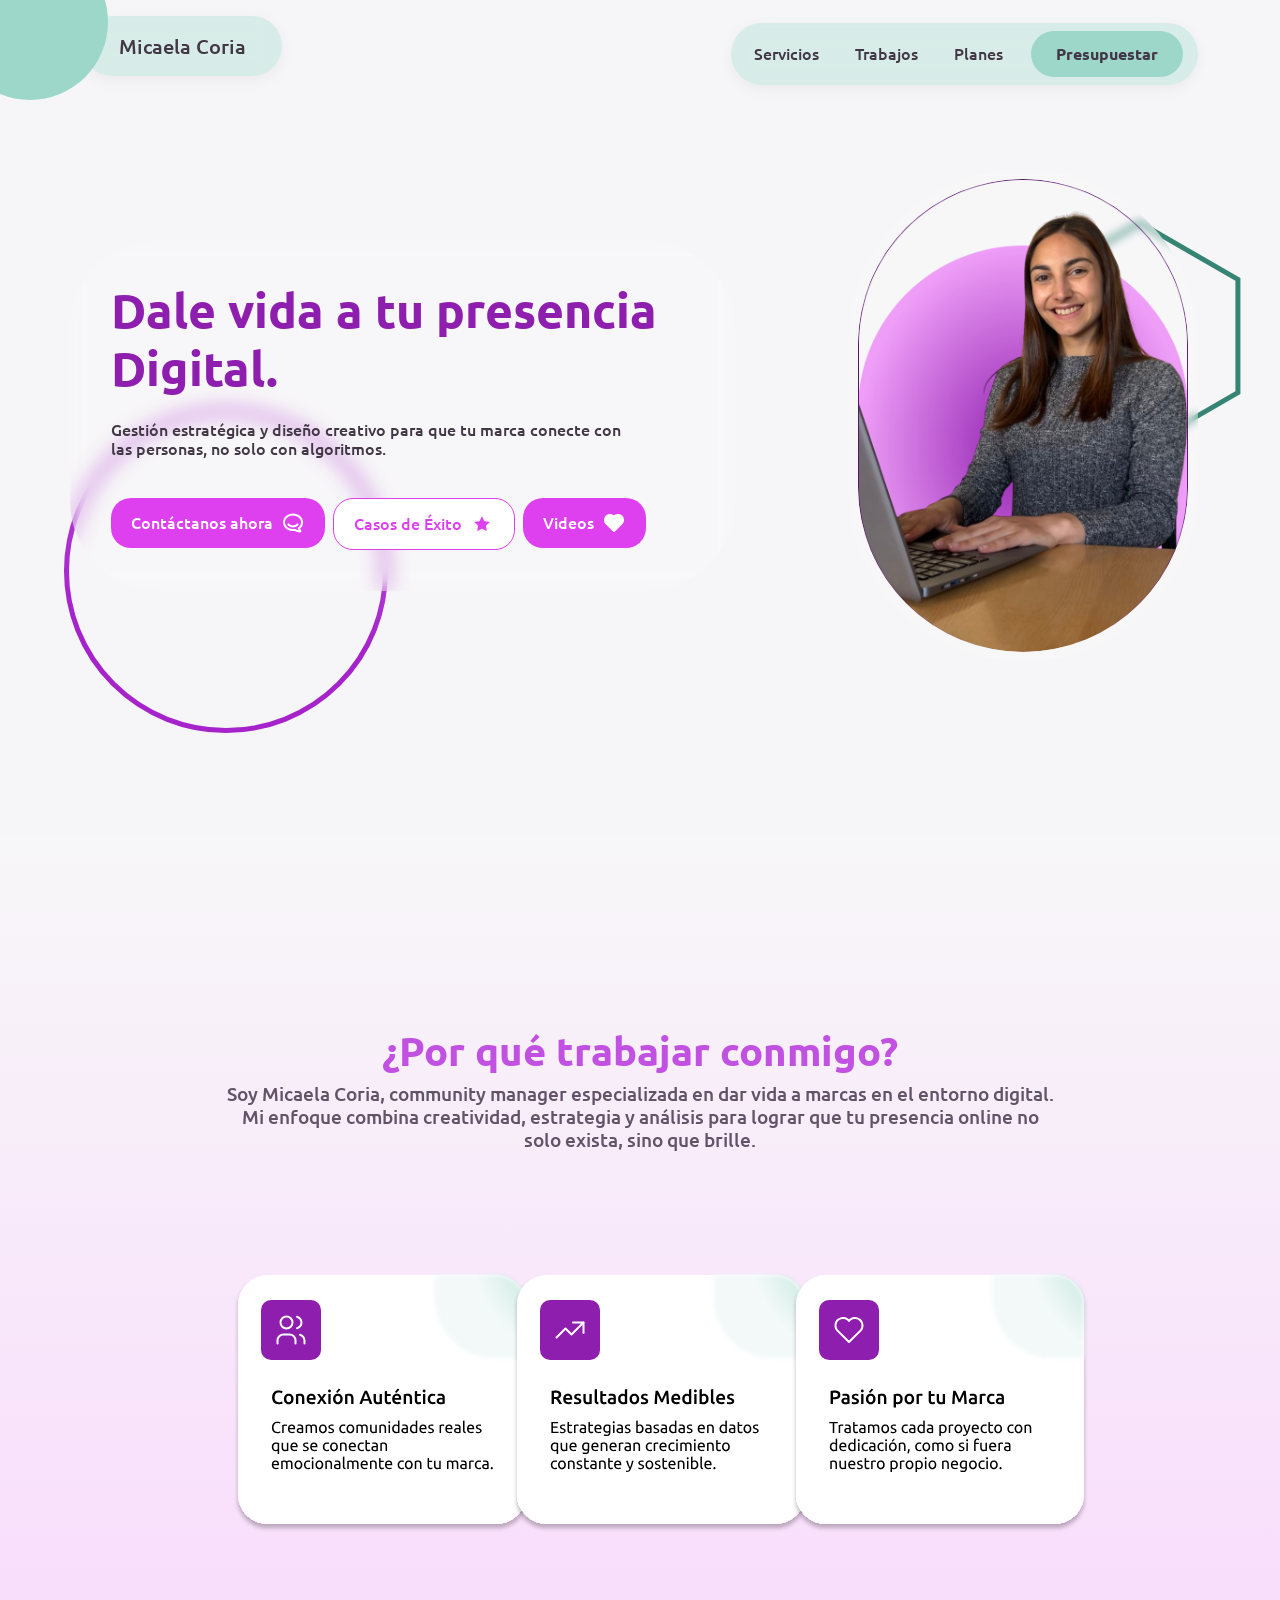
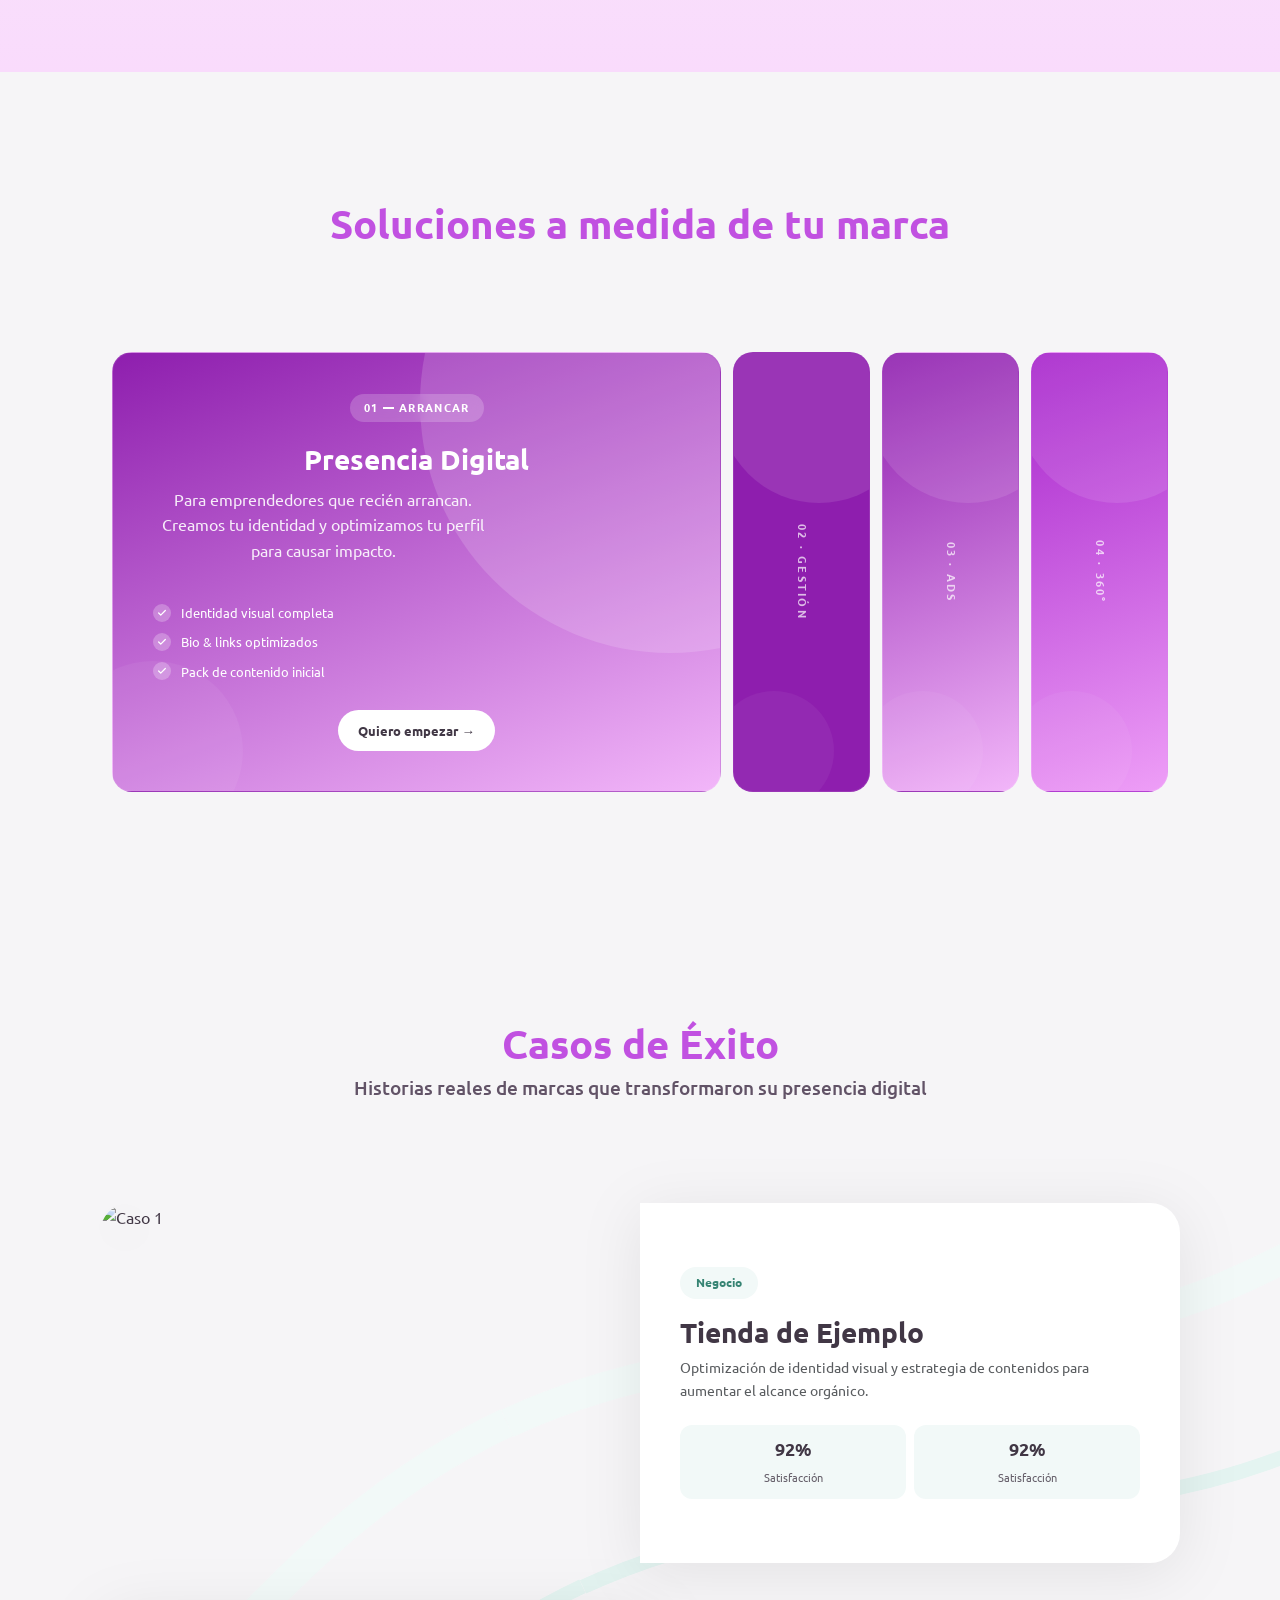
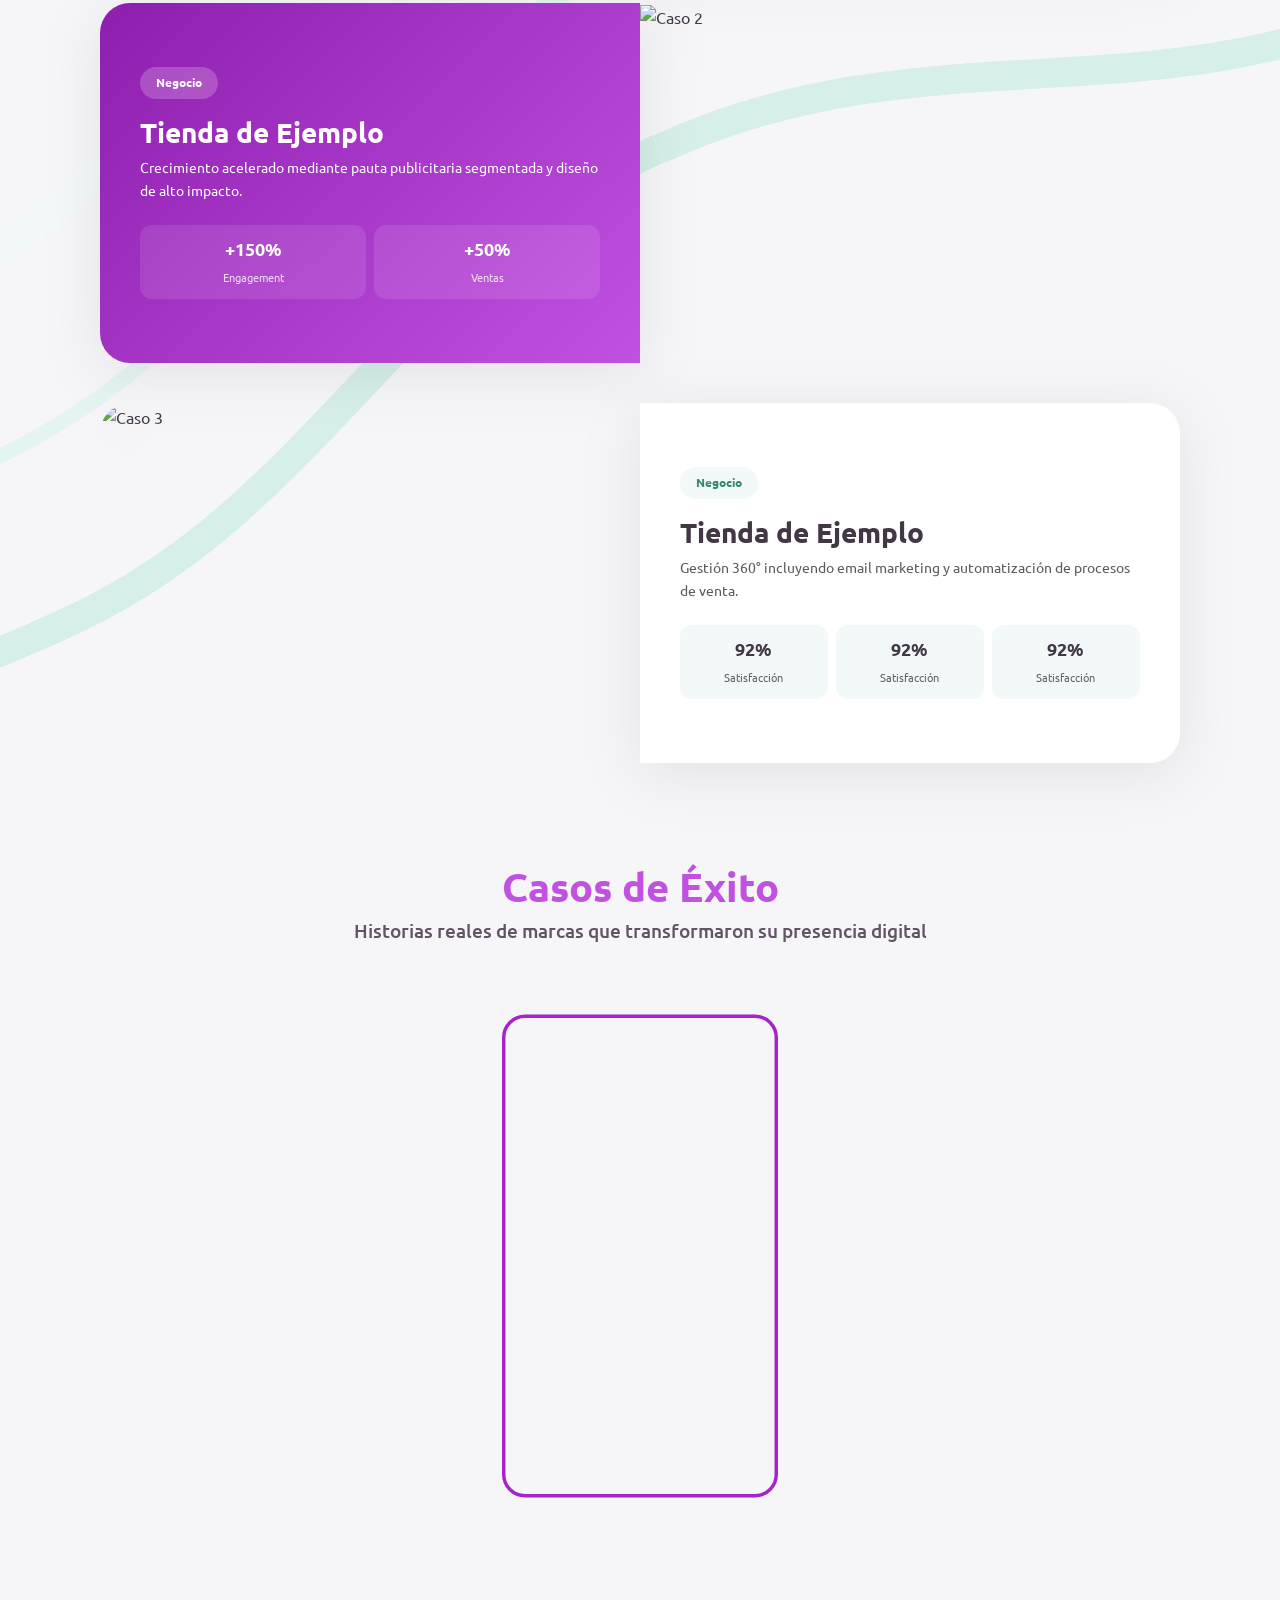
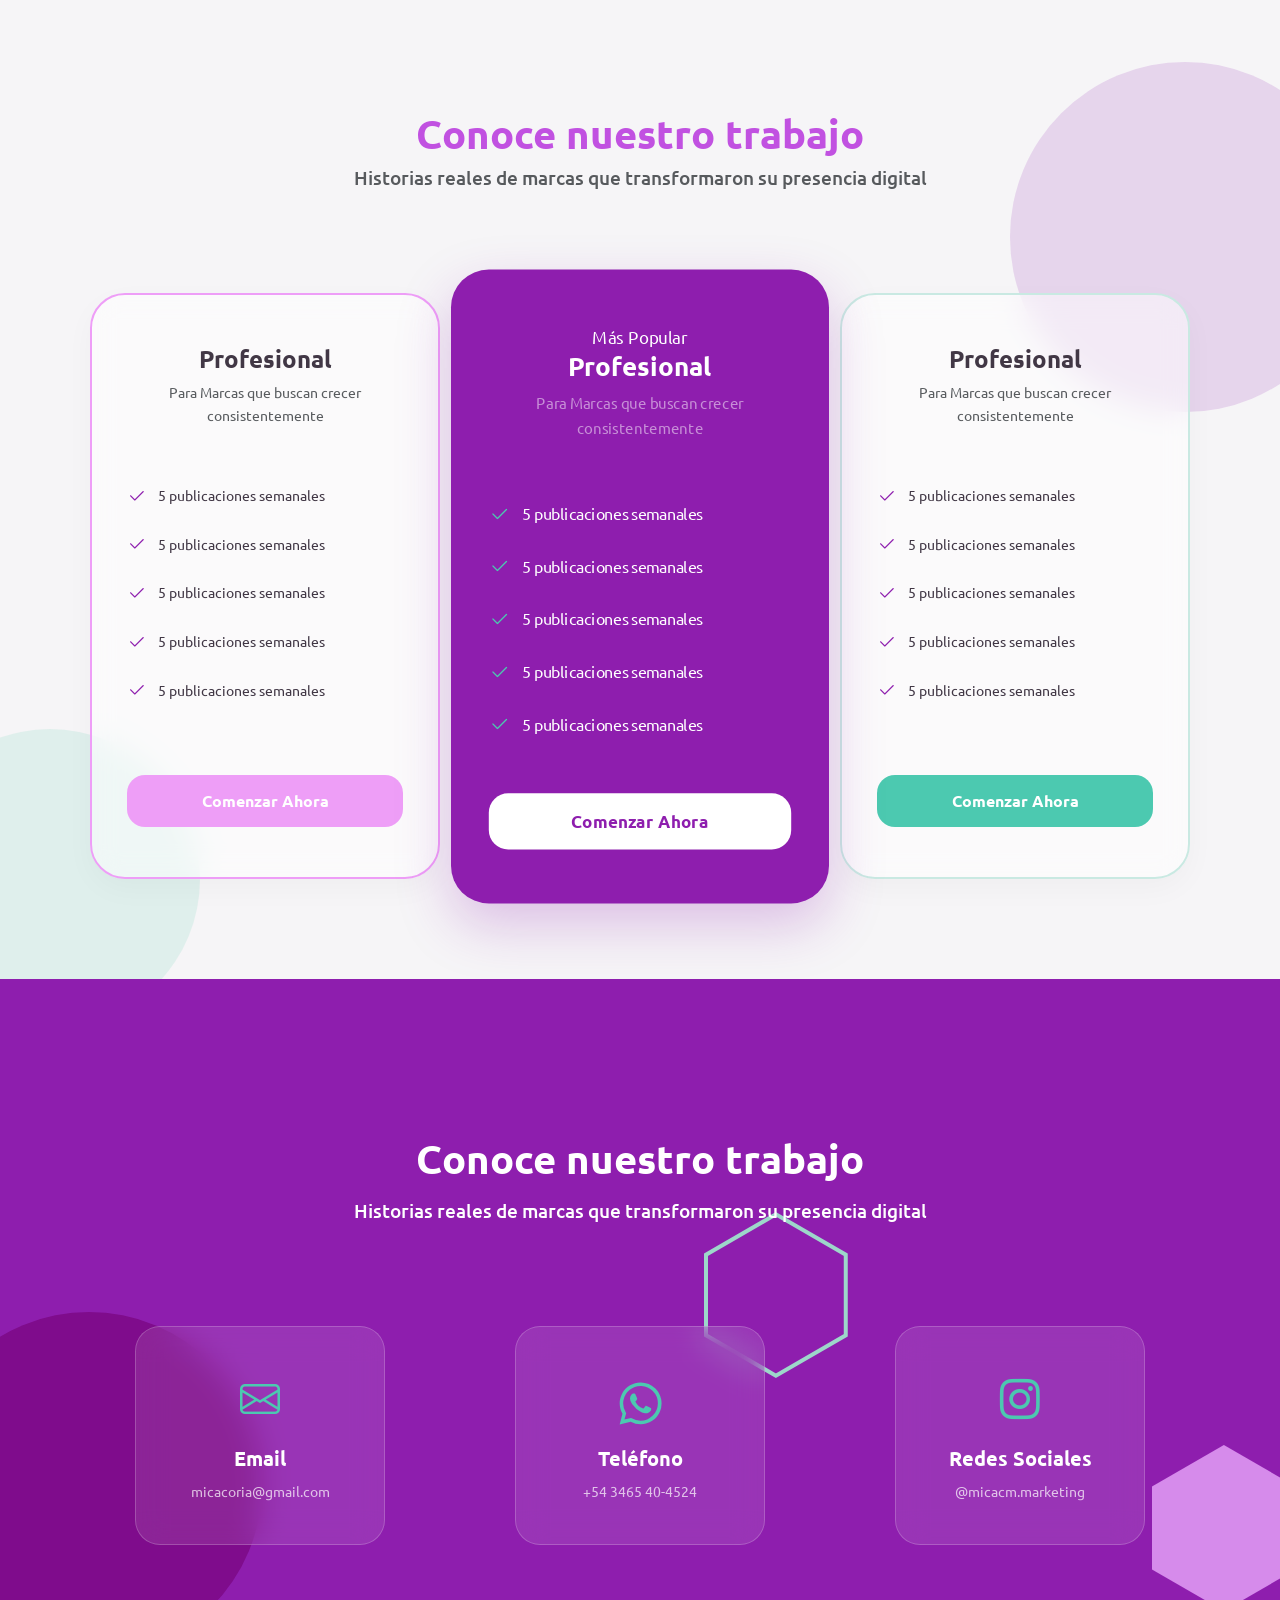
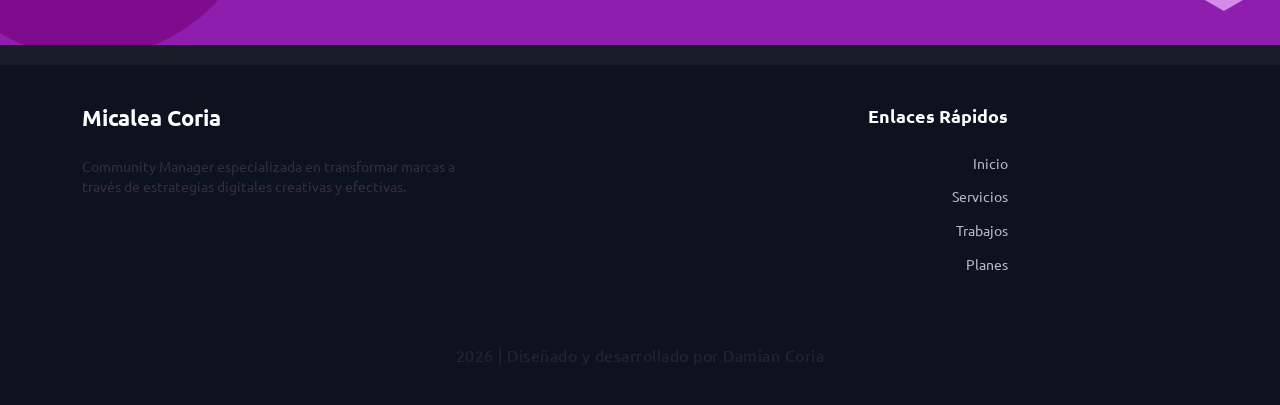
==== commit df71d3a7: "Seccion Videos Terminada" ====
--- a/index.html
+++ b/index.html
@@ -50,7 +50,7 @@
               <a class="nav-link" href="#soluciones-container">Servicios</a>
               <a class="nav-link" href="#casos-exito-section">Trabajos</a>
               <a class="nav-link" href="#planes-section">Planes</a>
-              <a class="nav-link btn-presupuesto" href="#">Presupuestar</a>
+              <a class="nav-link btn-presupuesto" target="_blank"  href="https://wa.me/3465404524">Presupuestar</a>
             </div>
           </div>
         </div>
@@ -59,7 +59,7 @@
 
     <main>
       <!-- Seccion Hero -->
-      <section class="hero position-relative overflow-hidden">
+      <section class="hero position-relative overflow-hidden" id="hero">
         <div class="hero-shapes">
           <div class="shape shape-hexagon shape-1">
             <svg
@@ -107,7 +107,7 @@
 
               <!-- Botones -->
               <div class="hero-buttons d-flex gap-2 flex-wrap">
-                <a href="">
+                <a href="https://wa.me/3465404524" target="_blank" >
                   <button
                     id="btn-hero-1"
                     class="btn-hero d-inline-flex align-items-center"
@@ -768,37 +768,29 @@
       </section>
 
       <!-- Seccion Carrucel TikTok -->
-      <section class="carousel-section">
-        <div class="container text-center mb-5">
-          <h2 class="section-title mb-2">Conoce nuestro trabajo</h2>
-          <p class="section-subtitle">
-            Historias reales de marcas que transformaron su presencia digital
-          </p>
-        </div>
-
-        <div class="d-flex justify-content-center">
-          <div class="stage-wrap">
-            <button class="btn-nav prev" id="prevBtn" aria-label="Anterior">
-              <svg viewBox="0 0 24 24">
-                <polyline points="15 18 9 12 15 6" />
-              </svg>
-            </button>
-
-            <div class="stage" id="stage">
-              <div class="slot" id="sL"></div>
-              <div class="slot" id="sC"></div>
-              <div class="slot" id="sR"></div>
-            </div>
-
-            <button class="btn-nav next" id="nextBtn" aria-label="Siguiente">
-              <svg viewBox="0 0 24 24">
-                <polyline points="9 18 15 12 9 6" />
-              </svg>
-            </button>
-          </div>
-        </div>
-
-        <div class="dots" id="dots"></div>
+      <section class="video-carousel" id="tiktok-section">
+        <div class="text-center " id="titulo-tiktok">
+            <h2 class="titulo-seccion">Casos de Éxito</h2>
+            <h6 class="texto-seccion">
+              Historias reales de marcas que transformaron su presencia digital
+            </h6>
+          </div>
+
+        <div
+          class="carousel-wrapper d-flex justify-content-center align-items-center"
+        >
+          <div class="video-item side" data-index="0">
+            <video src="assets/videos/video1.mp4" muted playsinline></video>
+          </div>
+
+          <div class="video-item center" data-index="1">
+            <video src="assets/videos/video2.mp4" muted playsinline></video>
+          </div>
+
+          <div class="video-item side" data-index="2">
+            <video src="assets/videos/video3.mp4" muted playsinline></video>
+          </div>
+        </div>
       </section>
 
       <!-- Seccion Planes -->
@@ -996,7 +988,7 @@
                   </svg>
                 </div>
                 <h3 class="h5 fw-bold">Teléfono</h3>
-                <a href="" target="_blank" class="mb-0">+54 3465 40-4524</a>
+                <a href="https://wa.me/3465404524" target="_blank" class="mb-0">+54 3465 40-4524</a>
               </div>
             </div>
 
@@ -1033,10 +1025,10 @@
           <div class="col-lg-4 col-md-12 text-lg-end">
             <h3 class="footer-subtitle fw-bold mb-4">Enlaces Rápidos</h3>
             <ul class="list-unstyled footer-links">
-              <li><a href="#conocenos">Conócenos</a></li>
-              <li><a href="#servicios">Servicios</a></li>
-              <li><a href="#casos">Casos de Éxito</a></li>
-              <li><a href="#planes">Planes</a></li>
+              <li><a href="#hero">Inicio</a></li>
+              <li><a href="#soluciones-container">Servicios</a></li>
+              <li><a href="#casos-exito-section">Trabajos</a></li>
+              <li><a href="#planes-section">Planes</a></li>
             </ul>
           </div>
         </div>
@@ -1120,165 +1112,84 @@
       }
 
       /* CARRUCEL DE VIDEOS*/
-
-      document.addEventListener("DOMContentLoaded", () => {
-        const data = [
-          "assets/videos/video1.mp4",
-          "assets/videos/video2.mp4",
-          "assets/videos/video3.mp4",
-          "assets/videos/video4.mp4",
-          "assets/videos/video5.mp4",
-        ];
-
-        let current = 0;
-        let isAnimating = false;
-
-        let startX = 0;
-        let endX = 0;
-
-        const sL = document.getElementById("sL");
-        const sC = document.getElementById("sC");
-        const sR = document.getElementById("sR");
-        const stage = document.getElementById("stage");
-
-        const prevBtn = document.getElementById("prevBtn");
-        const nextBtn = document.getElementById("nextBtn");
-        const dotsContainer = document.getElementById("dots");
-
-        // 🎥 Crear videos UNA sola vez
-        const vL = document.createElement("video");
-        const vC = document.createElement("video");
-        const vR = document.createElement("video");
-
-        [vL, vC, vR].forEach((v) => {
-          v.loop = true;
-          v.muted = true;
-          v.playsInline = true;
-          v.preload = "auto";
+      const items = document.querySelectorAll(".video-item");
+      const isMobile = window.innerWidth <= 768;
+
+      /**
+       * 3. Videos Desktop
+       */
+      if (!isMobile) {
+        const initial = document.querySelector(".video-item.center video");
+        if (initial) {
+          initial.loop = true;
+          initial.play();
+        }
+      }
+      if (!isMobile) {
+        items.forEach((item) => {
+          item.addEventListener("click", () => {
+            if (item.classList.contains("center")) return;
+
+            const currentCenter = document.querySelector(".video-item.center");
+            const currentVideo = currentCenter.querySelector("video");
+            const newVideo = item.querySelector("video");
+
+            // Pausar actual
+            currentVideo.pause();
+            currentVideo.currentTime = 0;
+
+            // Cambiar clases
+            currentCenter.classList.remove("center");
+            currentCenter.classList.add("side");
+
+            item.classList.remove("side");
+            item.classList.add("center");
+
+            newVideo.loop = true;
+            newVideo.play();
+          });
         });
-
-        sL.appendChild(vL);
-        sC.appendChild(vC);
-        sR.appendChild(vR);
-
-        function updateSlots() {
-          const prevIndex = (current - 1 + data.length) % data.length;
-          const nextIndex = (current + 1) % data.length;
-
-          [vL, vC, vR].forEach((v) => {
-            v.pause();
-            v.currentTime = 0;
+      }
+
+      /**
+       * 4. Videos Movil
+       */
+      if (isMobile) {
+        const videos = document.querySelectorAll(".video-item video");
+        let currentIndex = 1;
+
+        function setActive(index) {
+          items.forEach((item, i) => {
+            item.classList.remove("center", "side");
+
+            if (i === index) {
+              item.classList.add("center");
+            } else {
+              item.classList.add("side");
+            }
           });
 
-          vL.src = data[prevIndex];
-          vC.src = data[current];
-          vR.src = data[nextIndex];
-
-          vC.play();
-
-          sL.className = "slot is-side";
-          sC.className = "slot is-center";
-          sR.className = "slot is-side";
-
-          updateDots();
+          videos.forEach((vid) => {
+            vid.pause();
+            vid.currentTime = 0;
+          });
+
+          videos[index].play();
         }
 
-        function animate(direction) {
-          if (isAnimating) return;
-          isAnimating = true;
-
-          if (direction === "next") {
-            sC.classList.add("anim-out-left");
-            sR.classList.add("anim-in-right");
-          } else {
-            sC.classList.add("anim-out-right");
-            sL.classList.add("anim-in-left");
-          }
-
-          setTimeout(() => {
-            sL.classList.remove("anim-in-left", "anim-out-left");
-            sC.classList.remove("anim-out-left", "anim-out-right");
-            sR.classList.remove("anim-in-right", "anim-out-right");
-            isAnimating = false;
-          }, 400);
-        }
-
-        function next() {
-          if (isAnimating) return;
-
-          animate("next");
-
-          setTimeout(() => {
-            current = (current + 1) % data.length;
-            updateSlots();
-          }, 200);
-        }
-
-        function prev() {
-          if (isAnimating) return;
-
-          animate("prev");
-
-          setTimeout(() => {
-            current = (current - 1 + data.length) % data.length;
-            updateSlots();
-          }, 200);
-        }
-
-        function createDots() {}
-
-        function updateDots() {}
-
-        // 🎯 SWIPE MOBILE + MOUSE
-        stage.addEventListener("touchstart", (e) => {
-          startX = e.touches[0].clientX;
+        // iniciar
+        setActive(currentIndex);
+
+        // loop automático
+        videos.forEach((video, index) => {
+          video.addEventListener("ended", () => {
+            if (index === currentIndex) {
+              currentIndex = (currentIndex + 1) % items.length;
+              setActive(currentIndex);
+            }
+          });
         });
-
-        stage.addEventListener("touchmove", (e) => {
-          endX = e.touches[0].clientX;
-        });
-
-        stage.addEventListener("touchend", handleSwipe);
-
-        // desktop testing
-        stage.addEventListener("mousedown", (e) => {
-          startX = e.clientX;
-        });
-
-        stage.addEventListener("mouseup", (e) => {
-          endX = e.clientX;
-          handleSwipe();
-        });
-
-        function handleSwipe() {
-          if (isAnimating) return;
-
-          const diff = startX - endX;
-          const threshold = window.innerWidth * 0.15;
-
-          if (Math.abs(diff) < threshold) return;
-
-          if (diff > 0) {
-            next();
-          } else {
-            prev();
-          }
-
-          startX = 0;
-          endX = 0;
-        }
-
-        // Eventos botones
-        prevBtn.addEventListener("click", prev);
-        nextBtn.addEventListener("click", next);
-
-        sL.addEventListener("click", prev);
-        sR.addEventListener("click", next);
-
-        // Init
-        createDots();
-        updateSlots();
-      });
+      }
     </script>
     <script src="https://cdn.jsdelivr.net/npm/bootstrap@5.3.3/dist/js/bootstrap.bundle.min.js"></script>
   </body>
--- a/src/styles.css
+++ b/src/styles.css
@@ -55,7 +55,7 @@
 
 .texto-seccion{
     font-size: var(--fs-h6);
-    color: var(--B700);
+    color: var(--B600);
 }
 .titulo-seccion{
     font-size: var(--fs-h2);
@@ -948,282 +948,109 @@
    Carrucel TikTok
    ==========================================================================
 */
- /* ==========================================================================
-   CAROUSEL STAGE (ADAPTADO A TU MARCA)
-   ========================================================================== */
-:root {
-    /* Ajustado a formato vertical real */
-    --card-w: 240px;
-    --card-h: 426px; /* relación 9:16 */
-    --gap: 24px;
-    --T: 0.5s;
-    --ease: cubic-bezier(0.4, 0, 0.2, 1);
-    
-    --purple: var(--P300);
-    --purple-light: var(--P200);
-    --purple-border: rgba(166, 35, 203, 0.2);
-    --gray-card: var(--B200);
-    --text-dark: var(--B700);
-    --text-muted: var(--B500);
-}
-
-/* ——— TITLES ——— */
-.section-title {
-    font-weight: var(--fw-bold);
-    font-size: clamp(1.8rem, 4vw, var(--fs-h2));
-    color: var(--text-dark);
-    letter-spacing: -0.02em;
-    margin-bottom: 0.5rem;
-}
-
-.section-subtitle {
-    font-weight: var(--fw-regular);
-    font-size: var(--fs-p);
-    color: var(--text-muted);
-}
-
-/* ——— STAGE ——— */
-.carousel-section { 
-    padding: 4rem 0;
-    display: flex;
+
+.video-carousel{
+    scroll-margin-top: 20px;
+}
+
+.carousel-wrapper {
+  display: flex;
+  justify-content: center;
+  align-items: center;
+  gap: 30px;
+  padding-bottom: 6rem;
+  padding-top: 6rem;
+}
+
+/* BASE */
+.video-item {
+  width: 240px;
+  height: 420px;
+  border-radius: var(--radius-md);
+  overflow: hidden;
+  cursor: pointer;
+  position: relative;
+  flex-shrink: 0;
+
+  transition: 
+    transform 0.6s cubic-bezier(0.22, 1, 0.36, 1),
+    opacity 0.4s ease,
+    filter 0.4s ease;
+}
+
+/* VIDEO */
+.video-item video {
+  width: 100%;
+  height: 100%;
+  object-fit: cover;
+}
+
+/* CENTRO */
+.video-item.center {
+  transform: scale(1.15);
+  opacity: 1;
+  z-index: 2;
+  border: 3px solid var(--P300);
+}
+
+/* LATERALES */
+.video-item.side {
+  transform: scale(0.85);
+  opacity: 0.4;
+  filter: grayscale(40%);
+}
+
+/* HOVER */
+.video-item.side:hover {
+  opacity: 0.7;
+  transform: scale(1);
+}
+
+@media (max-width: 768px) {
+  .carousel-wrapper {
     flex-direction: column;
-    align-items: center;
-}
-
-.stage-wrap {
-    position: relative;
-    display: inline-flex;
-    align-items: center;
-    justify-content: center;
-    margin-top: 2rem;
-}
-
-.stage {
-    display: flex;
-    align-items: center;
-    gap: var(--gap);
-    width: calc(var(--card-w) * 3 + var(--gap) * 2);
-    overflow: visible;
-    position: relative;
-}
-
-/* ——— CARD SLOT ——— */
-.slot {
-    flex: 0 0 var(--card-w);
-    height: var(--card-h);
-    border-radius: var(--radius-md);
-    border: 2.5px solid var(--purple-border);
-    background: black; /* mejor para video */
-    overflow: hidden;
-    position: relative;
-    transition:
-        transform    var(--T) var(--ease),
-        opacity      var(--T) var(--ease),
-        box-shadow   var(--T) var(--ease),
-        border-color var(--T) var(--ease);
-}
-
-/* LADOS */
-.slot.is-side {
-    opacity: 0.5;
-    transform: scale(0.85);
-    cursor: pointer;
-    filter: grayscale(0.4);
-}
-
-.slot.is-side:hover {
-    opacity: 0.75;
-    transform: scale(0.9);
-    filter: grayscale(0);
-}
-
-/* CENTRO */
-.slot.is-center {
-    opacity: 1;
-    transform: scale(1);
-    border-color: var(--purple);
-    box-shadow: 0 20px 60px rgba(166, 35, 203, 0.3);
-    z-index: 2;
-}
-
-/* ——— IFRAME (CLAVE) ——— */
-.slot iframe {
+    gap: 0;
+    padding-top: 0rem;
+    padding-bottom: 0.5rem !important;
+  }
+
+  .video-item {
+    width: 100%;
+    max-width: 100%;
+    
+    /* 🔥 CLAVE: 16:9 */
+    aspect-ratio: 9 / 16;
+    height: auto;
+
+    transform: scale(0.8) !important;
+    opacity: 1 !important;
+    filter: none !important;
+  }
+
+  /* Ocultar los laterales */
+  .video-item.side {
+    display: none;
+  }
+
+  /* El central ocupa todo */
+  .video-item.center {
+    width: 100%;
+    border: none;
+    box-shadow: none;
+  }
+
+  .video-item video {
     width: 100%;
     height: 100%;
-    border: none;
-    display: block;
-}
-
-/* ——— STANDBY OVERLAY ——— */
-.standby {
-    position: absolute;
-    inset: 0;
-    display: flex;
-    align-items: center;
-    justify-content: center;
-    background: rgba(65, 55, 69, 0.4);
-    transition: opacity var(--T) var(--ease);
-    pointer-events: none;
-    z-index: 1;
-}
-
-.is-center .standby { opacity: 0; }
-.is-side .standby   { opacity: 1; }
-
-.play-btn {
-    width: 52px;
-    height: 52px;
-    border-radius: 50%;
-    background: rgba(255, 255, 255, 0.25);
-    backdrop-filter: blur(8px);
-    display: flex;
-    align-items: center;
-    justify-content: center;
-}
-
-.play-btn svg {
-    width: 20px;
-    height: 20px;
-    fill: #fff;
-    margin-left: 3px;
-}
-
-/* ——— NAV ——— */
-.btn-nav {
-    position: absolute;
-    top: 50%;
-    transform: translateY(-50%);
-    width: 46px;
-    height: 46px;
-    border-radius: 50%;
-    background: white;
-    border: 1.5px solid var(--B300);
-    display: flex;
-    align-items: center;
-    justify-content: center;
-    cursor: pointer;
-    z-index: 10;
-    transition: all 0.2s;
-    box-shadow: 0 4px 12px rgba(0,0,0,0.08);
-}
-
-.btn-nav:hover { 
-    background: var(--purple); 
-    border-color: var(--purple);
-    transform: translateY(-50%) scale(1.1); 
-}
-
-.btn-nav:hover svg { stroke: #fff; }
-
-.btn-nav.prev { right: calc(100% + 20px); }
-.btn-nav.next { left:  calc(100% + 20px); }
-
-.btn-nav svg {
-    width: 20px;
-    height: 20px;
-    stroke: var(--purple);
-    fill: none;
-    stroke-width: 2.5;
-}
-
-/* ——— DOTS ——— */
-.dots {
-    display: flex;
-    justify-content: center;
-    gap: 8px;
-    margin-top: 2.5rem;
-}
-
-.dot {
-    width: 24px;
-    height: 6px;
-    border-radius: 10px;
-    background: var(--B400);
-    border: none;
-    cursor: pointer;
-    transition: all 0.3s;
-}
-
-.dot.active { 
-    background: var(--purple); 
-    width: 40px; 
-}
-
-/* ——— ANIMATIONS ——— */
-@keyframes slideOutLeft {
-  from { opacity: 1; transform: scale(1) translateX(0); }
-  to   { opacity: 0; transform: scale(0.8) translateX(-40px); }
-}
-
-@keyframes slideOutRight {
-  from { opacity: 1; transform: scale(1) translateX(0); }
-  to   { opacity: 0; transform: scale(0.8) translateX(40px); }
-}
-
-@keyframes slideInLeft {
-  from { opacity: 0; transform: scale(0.8) translateX(-40px); }
-  to   { opacity: 0.5; transform: scale(0.85) translateX(0); }
-}
-
-@keyframes slideInRight {
-  from { opacity: 0; transform: scale(0.8) translateX(40px); }
-  to   { opacity: 0.5; transform: scale(0.85) translateX(0); }
-}
-
-.slot.anim-out-left  { animation: slideOutLeft  var(--T) var(--ease) forwards; }
-.slot.anim-out-right { animation: slideOutRight var(--T) var(--ease) forwards; }
-.slot.anim-in-left   { animation: slideInLeft   var(--T) var(--ease) forwards; }
-.slot.anim-in-right  { animation: slideInRight  var(--T) var(--ease) forwards; }
-
-/* ——— RESPONSIVE ——— */
-@media (max-width: 500px) {
-    .stage {
-        width: var(--card-w);
-        height: var(--card-h);
-        position: relative;
-        overflow: visible;
-    }
-
-    /* TODOS superpuestos */
-    .slot {
-        position: absolute;
-        top: 0;
-        left: 0;
-        width: 100%;
-        height: 100%;
-        transition: transform 0.4s ease, opacity 0.4s ease;
-    }
-
-    /* CENTRO */
-    .slot.is-center {
-        z-index: 3;
-        transform: scale(1) translateX(0);
-        opacity: 1;
-    }
-
-    /* IZQUIERDA */
-    #sL {
-        z-index: 1;
-        transform: scale(0.85) translateX(-80px);
-        opacity: 0.5;
-    }
-
-    /* DERECHA */
-    #sR {
-        z-index: 2;
-        transform: scale(0.85) translateX(80px);
-        opacity: 0.5;
-    }
-
-    .btn-nav {
-        display: none;
-    }
-
-    /* UX táctil */
-    .stage {
-        touch-action: pan-y;
-    }
-}
+    object-fit: cover;
+  }
+
+    .video-carousel {
+        padding-bottom: 0rem !important;
+        padding-top: 4rem !important;
+    }
+}
+
 /* ==========================================================================
    Seccion Planes
    ==========================================================================
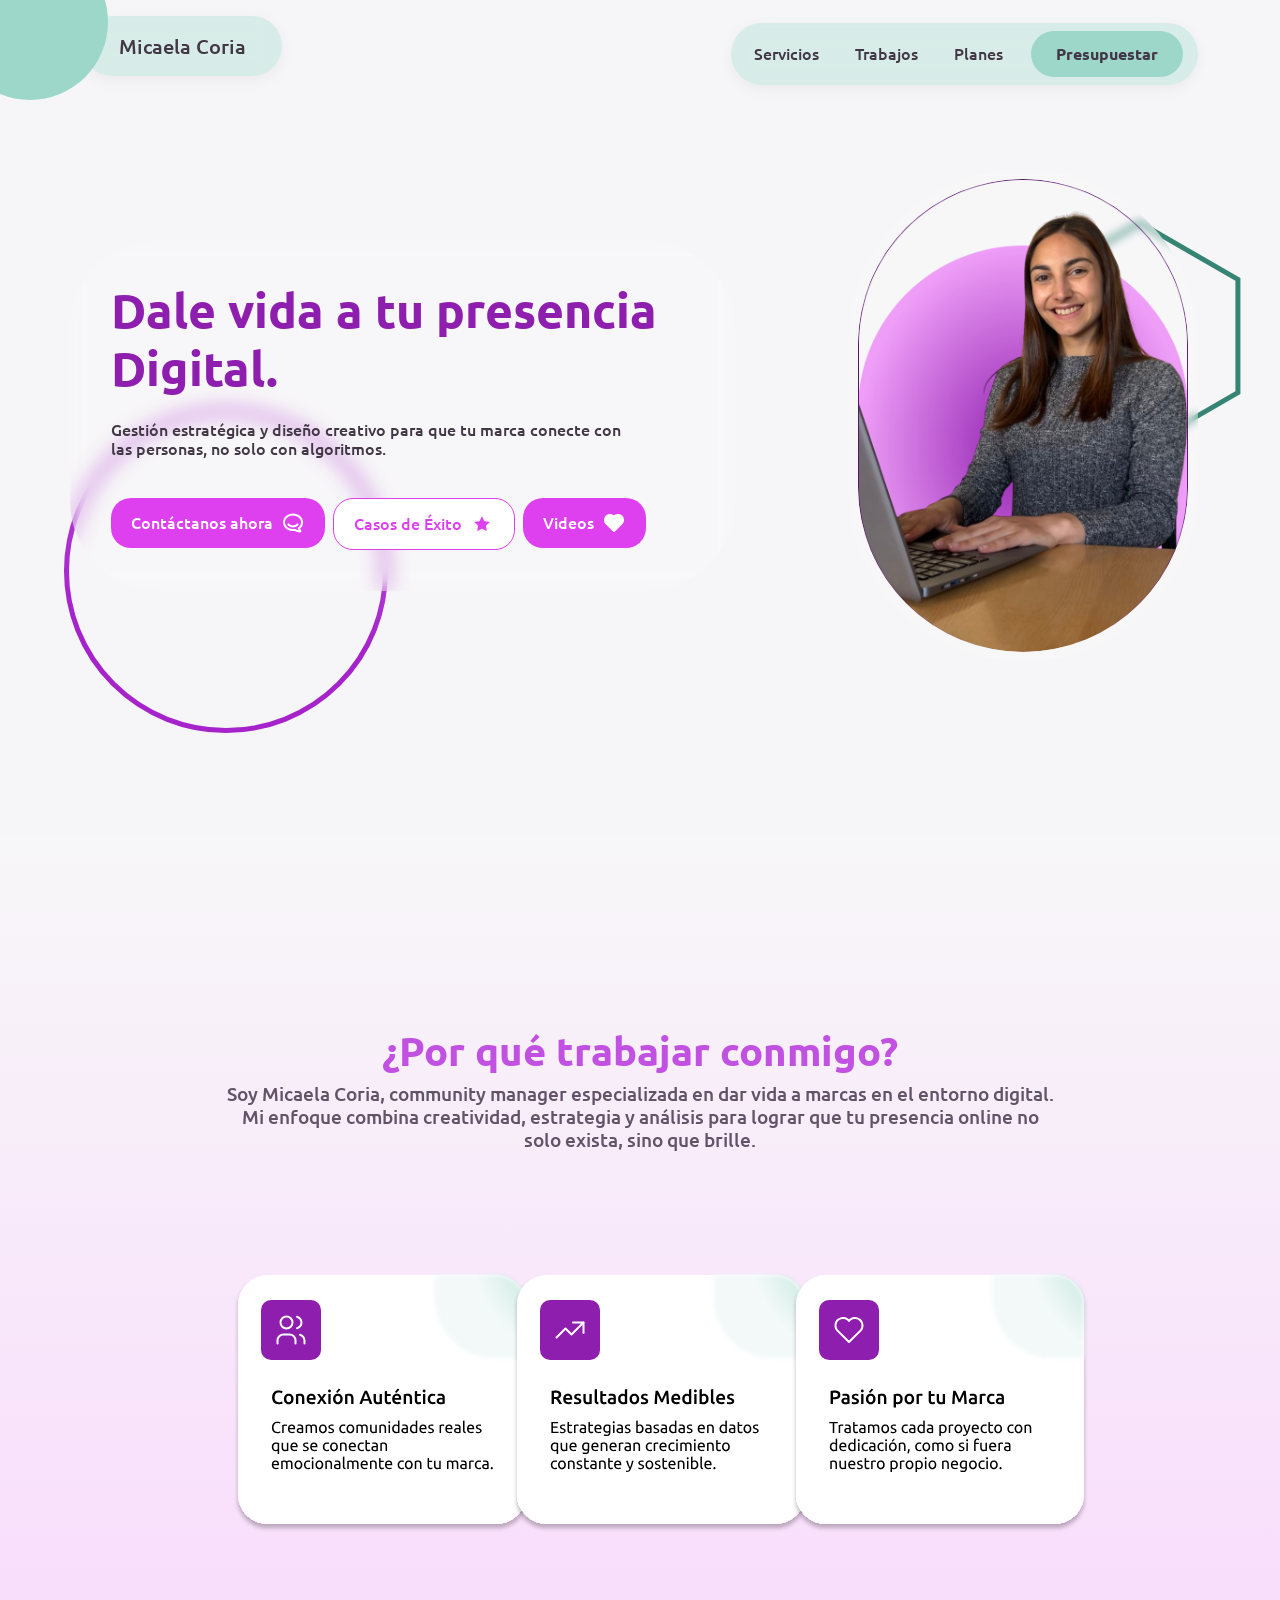
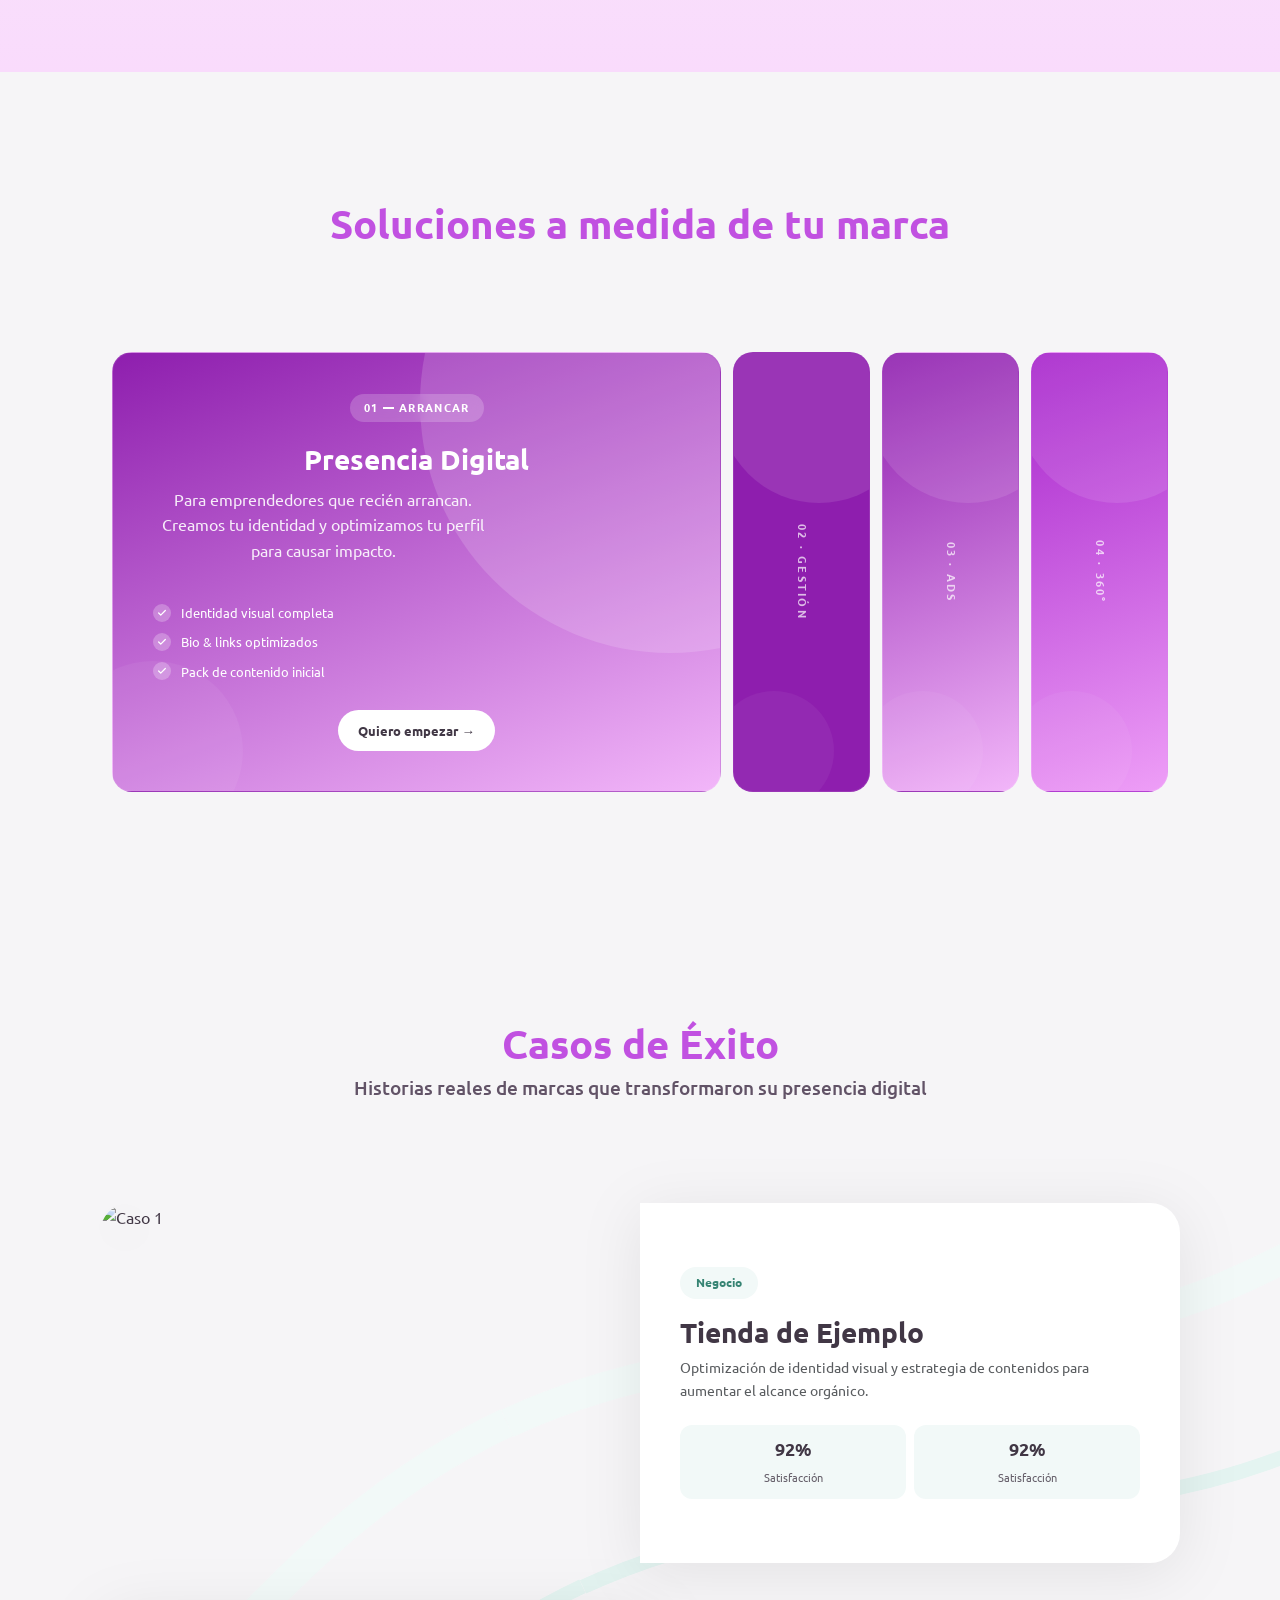
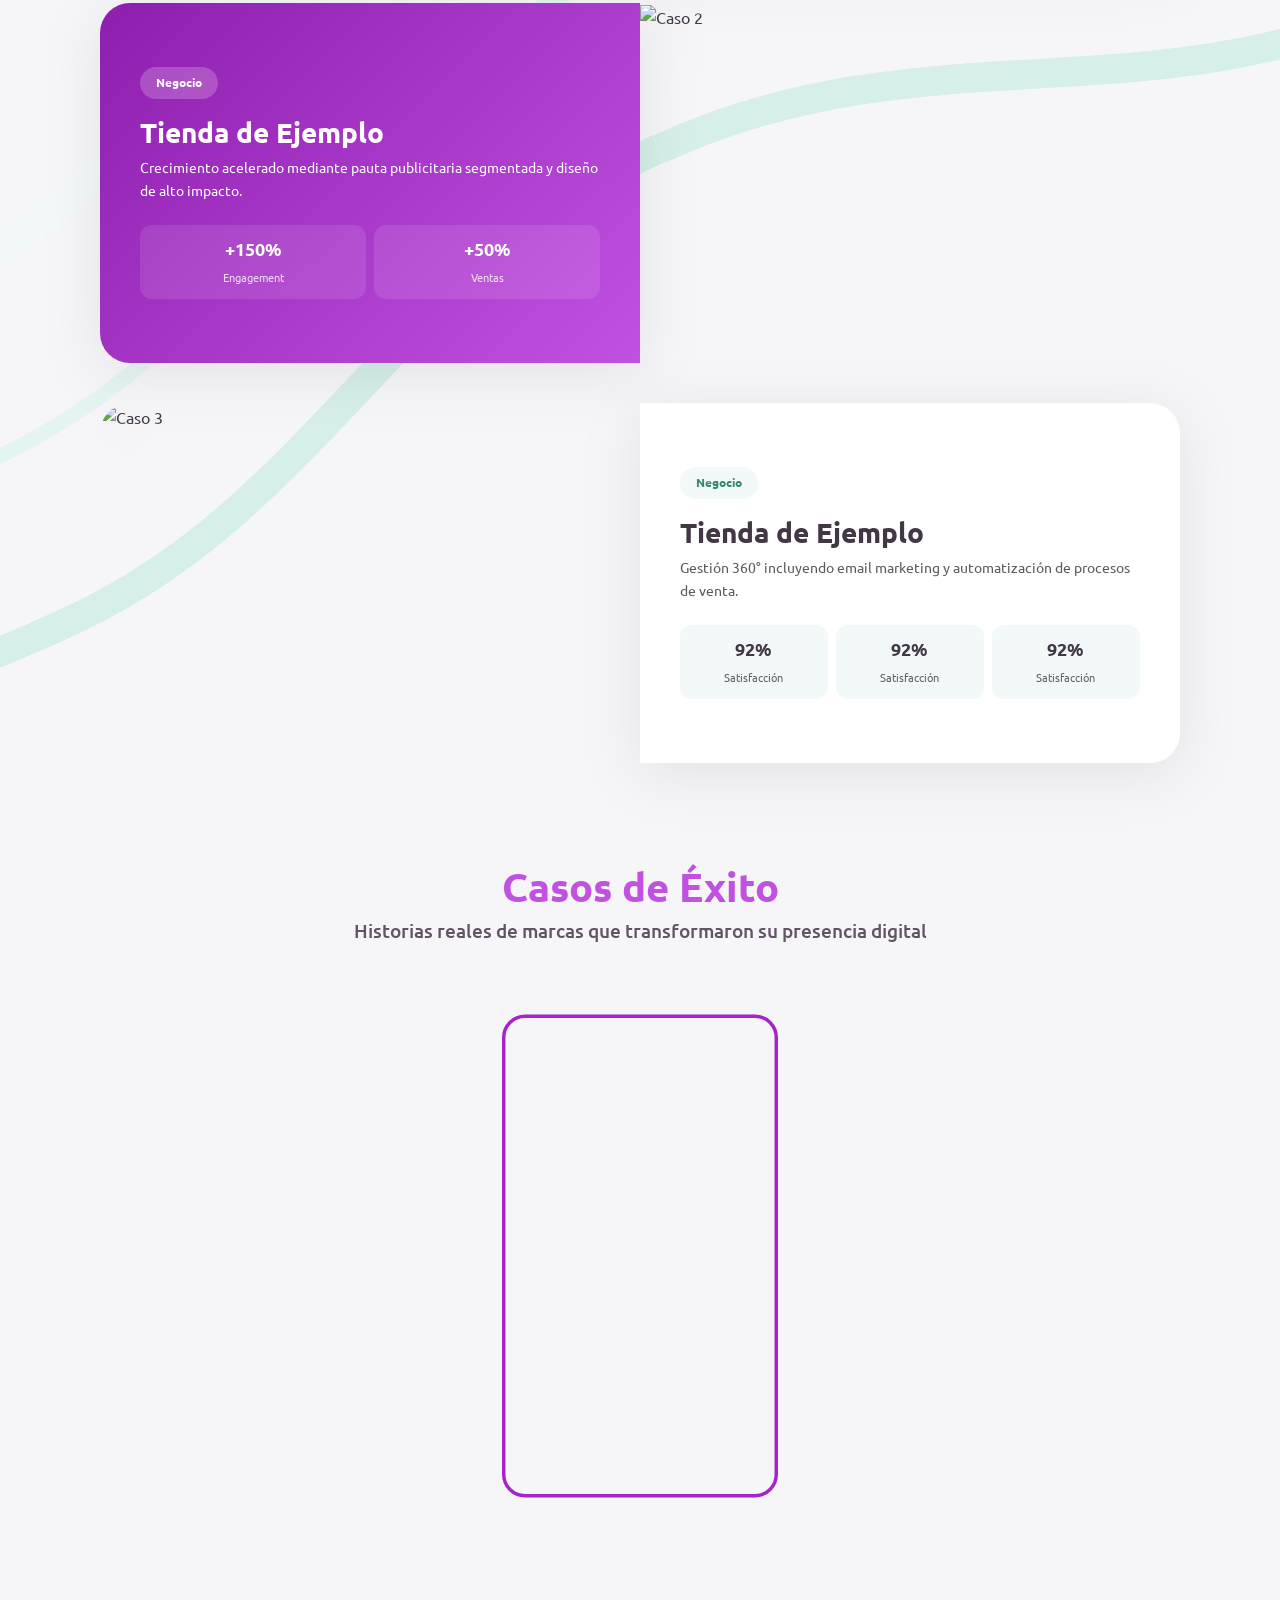
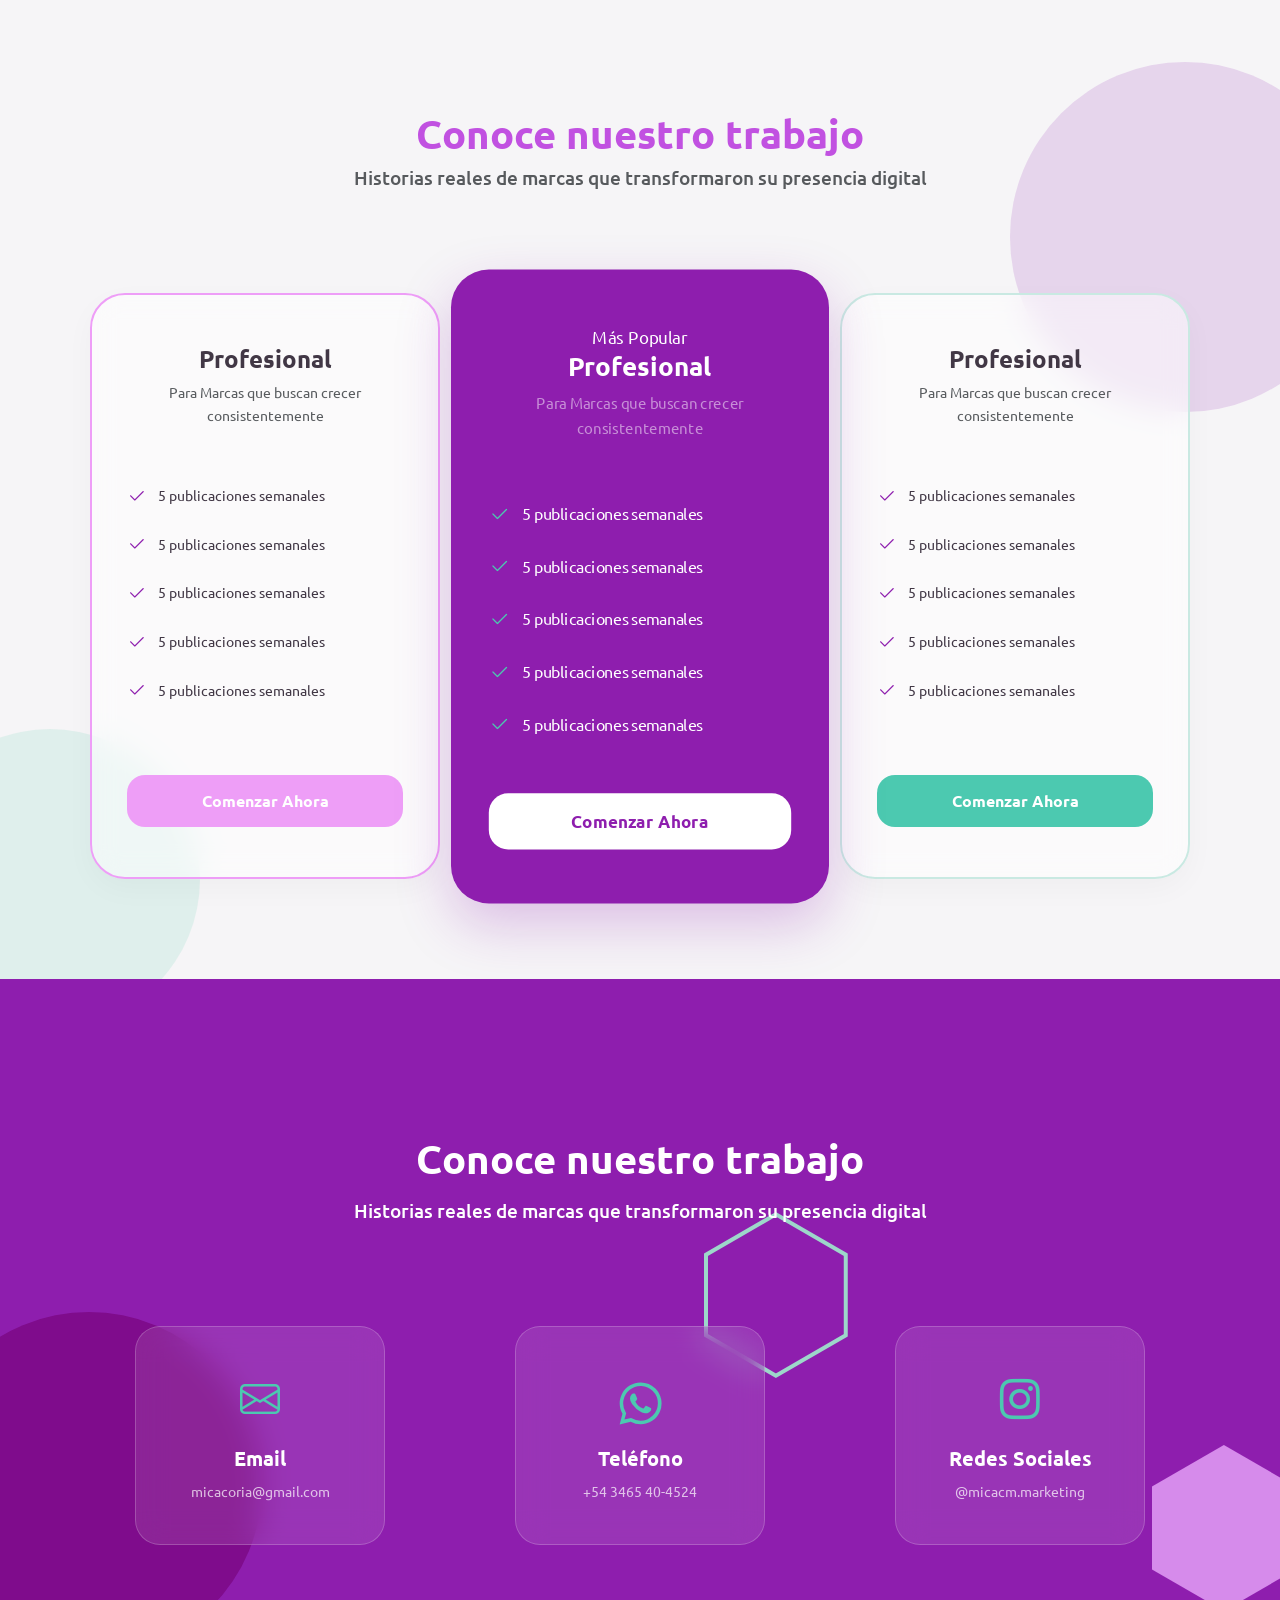
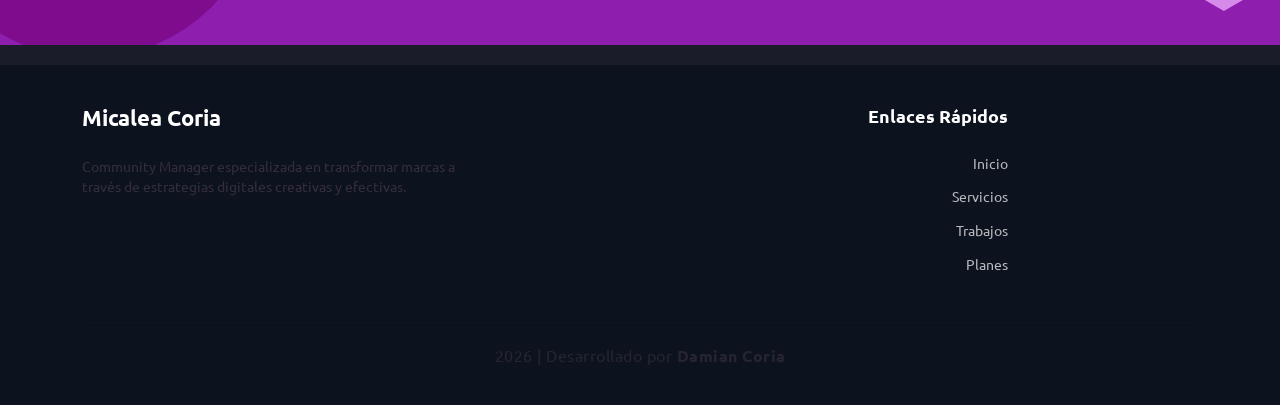
==== commit f3055b43: "signature footer" ====
--- a/index.html
+++ b/index.html
@@ -1036,7 +1036,10 @@
         <hr class="footer-divider" />
 
         <div class="footer-bottom text-center opacity-50">
-          <p>2026 | Diseñado y desarrollado por Damian Coria</p>
+          <p>2026 | Desarrollado por
+          <a href="https://wa.me/543465654148" target="_blank" rel="noopener noreferrer" id="link-footer"
+            >Damian Coria</a
+          ></p>
         </div>
       </div>
     </footer>
--- a/src/styles.css
+++ b/src/styles.css
@@ -1513,3 +1513,41 @@
         list-style: none;
     }
 }
+
+/* Estilo base para el link de la firma */
+#link-footer {
+    color: var(--color-primary); /* El color principal de tu web */
+    text-decoration: none;
+    font-weight: 600;
+    transition: all 0.3s ease;
+    position: relative;
+    display: inline-block;
+}
+
+/* Efecto al pasar el mouse */
+#link-footer:hover {
+    color: white;
+    text-shadow: 0 0 8px rgba(255, 255, 255, 0.3);
+}
+
+/* La línea que se expande debajo */
+#link-footer::after {
+    content: '';
+    position: absolute;
+    width: 0;
+    height: 1px;
+    bottom: -2px;
+    left: 0;
+    background-color: white;
+    transition: width 0.3s ease;
+}
+
+#link-footer:hover::after {
+    width: 100%;
+}
+
+/* Ajuste para que el contenedor no se vea tan transparente al hacer hover */
+.footer-bottom:hover {
+    opacity: 1 !important;
+    transition: opacity 0.3s ease;
+}
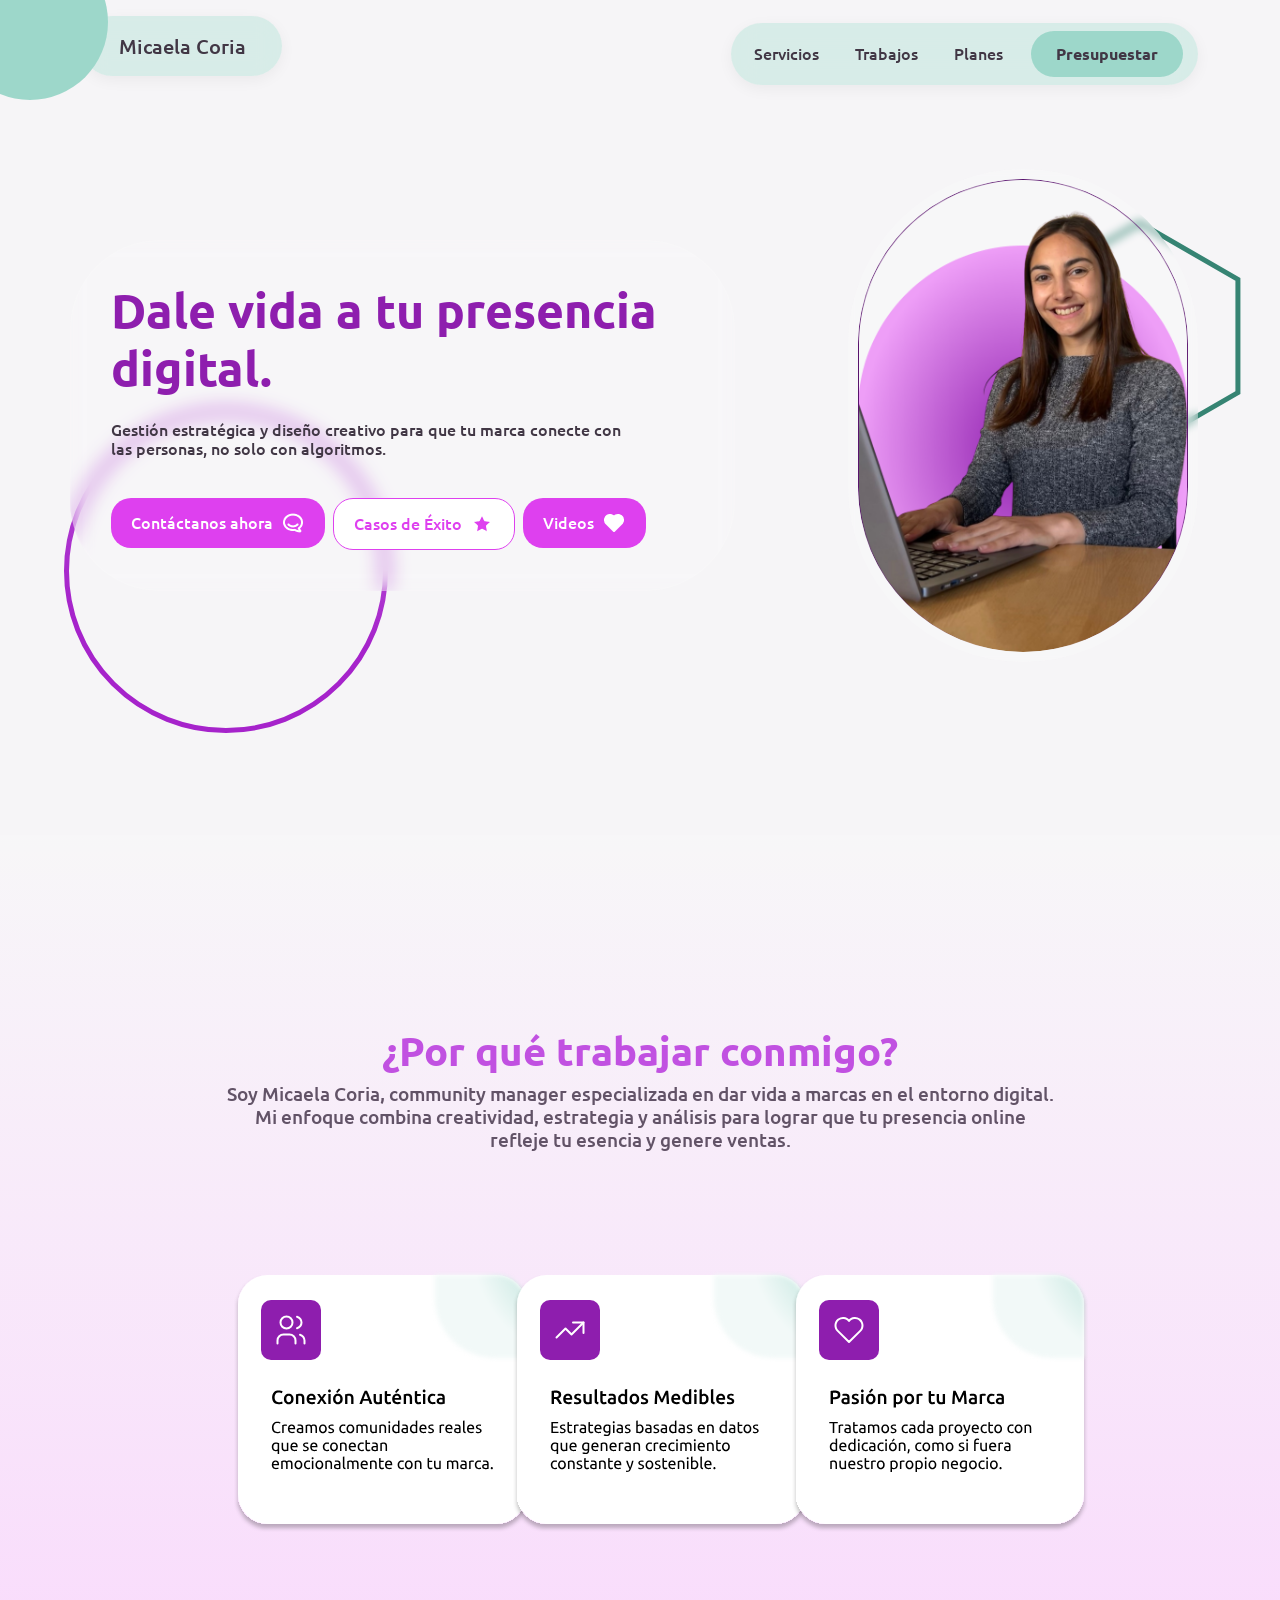
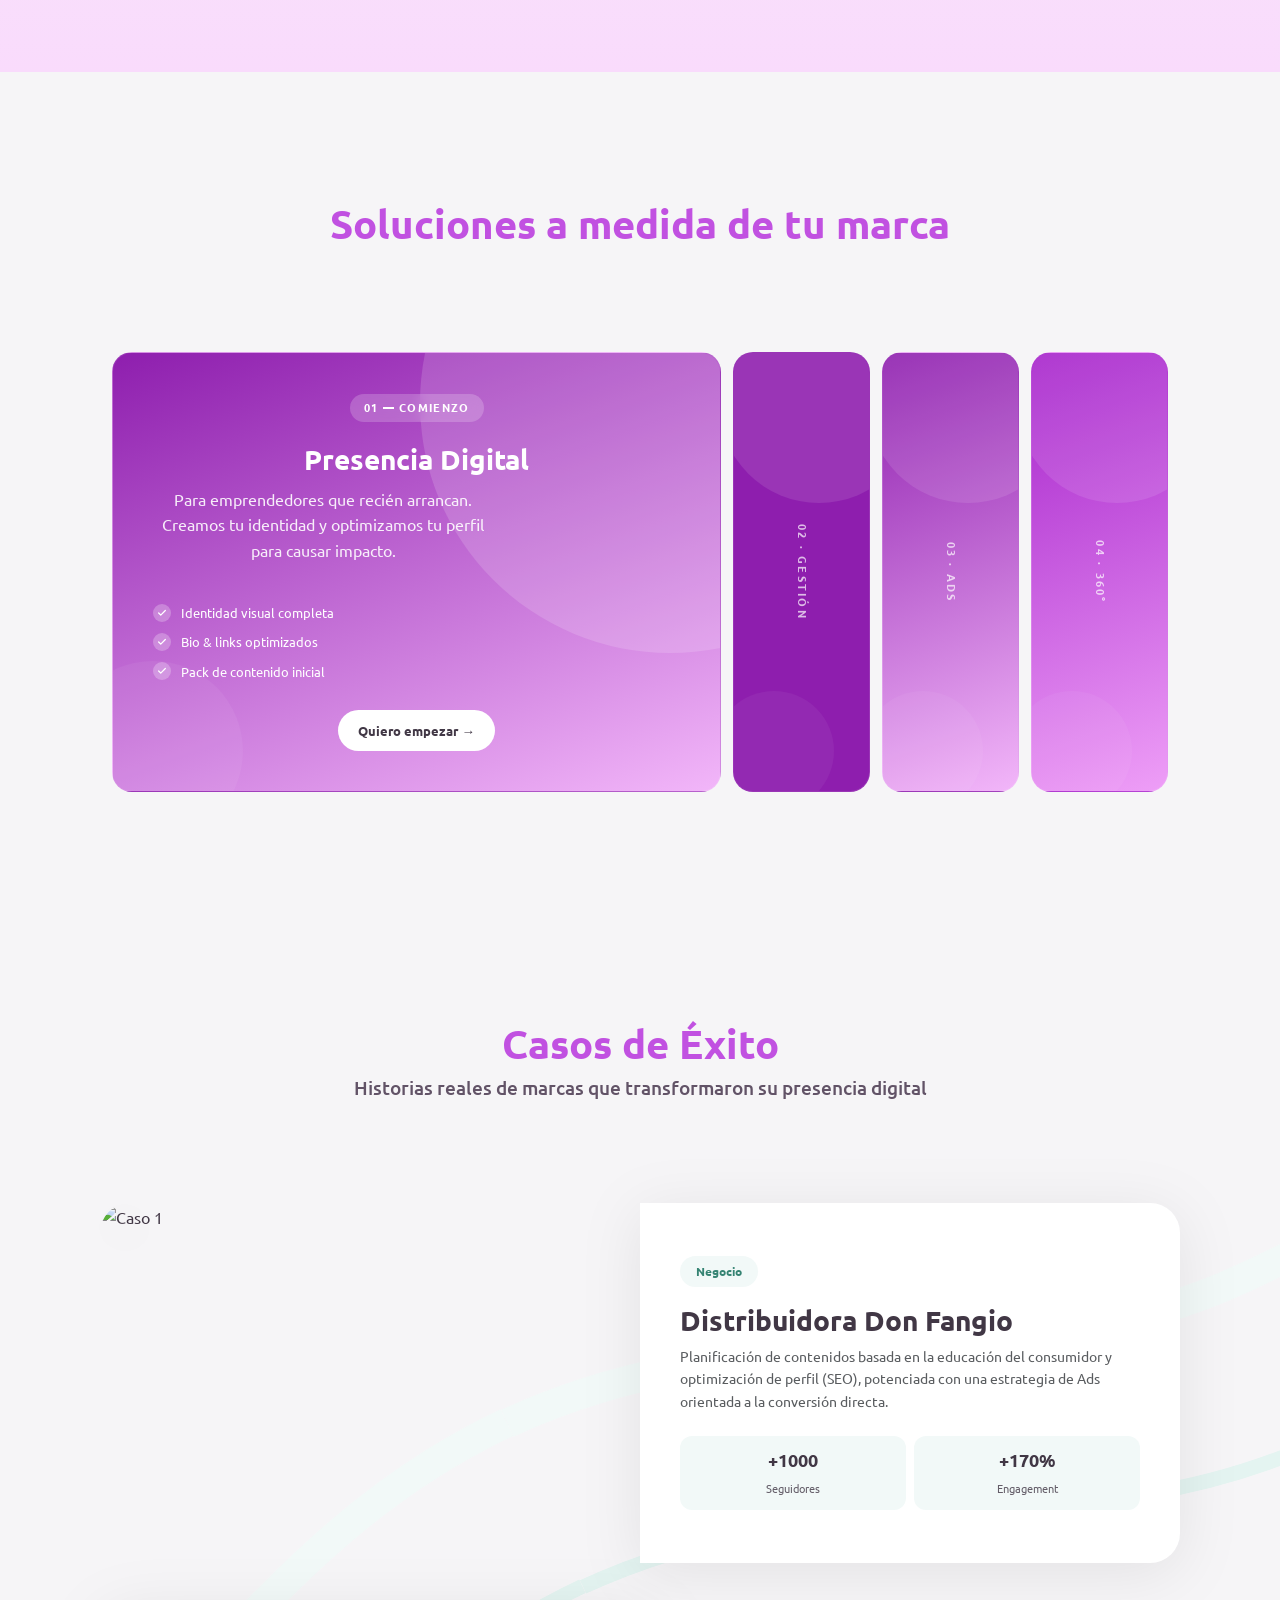
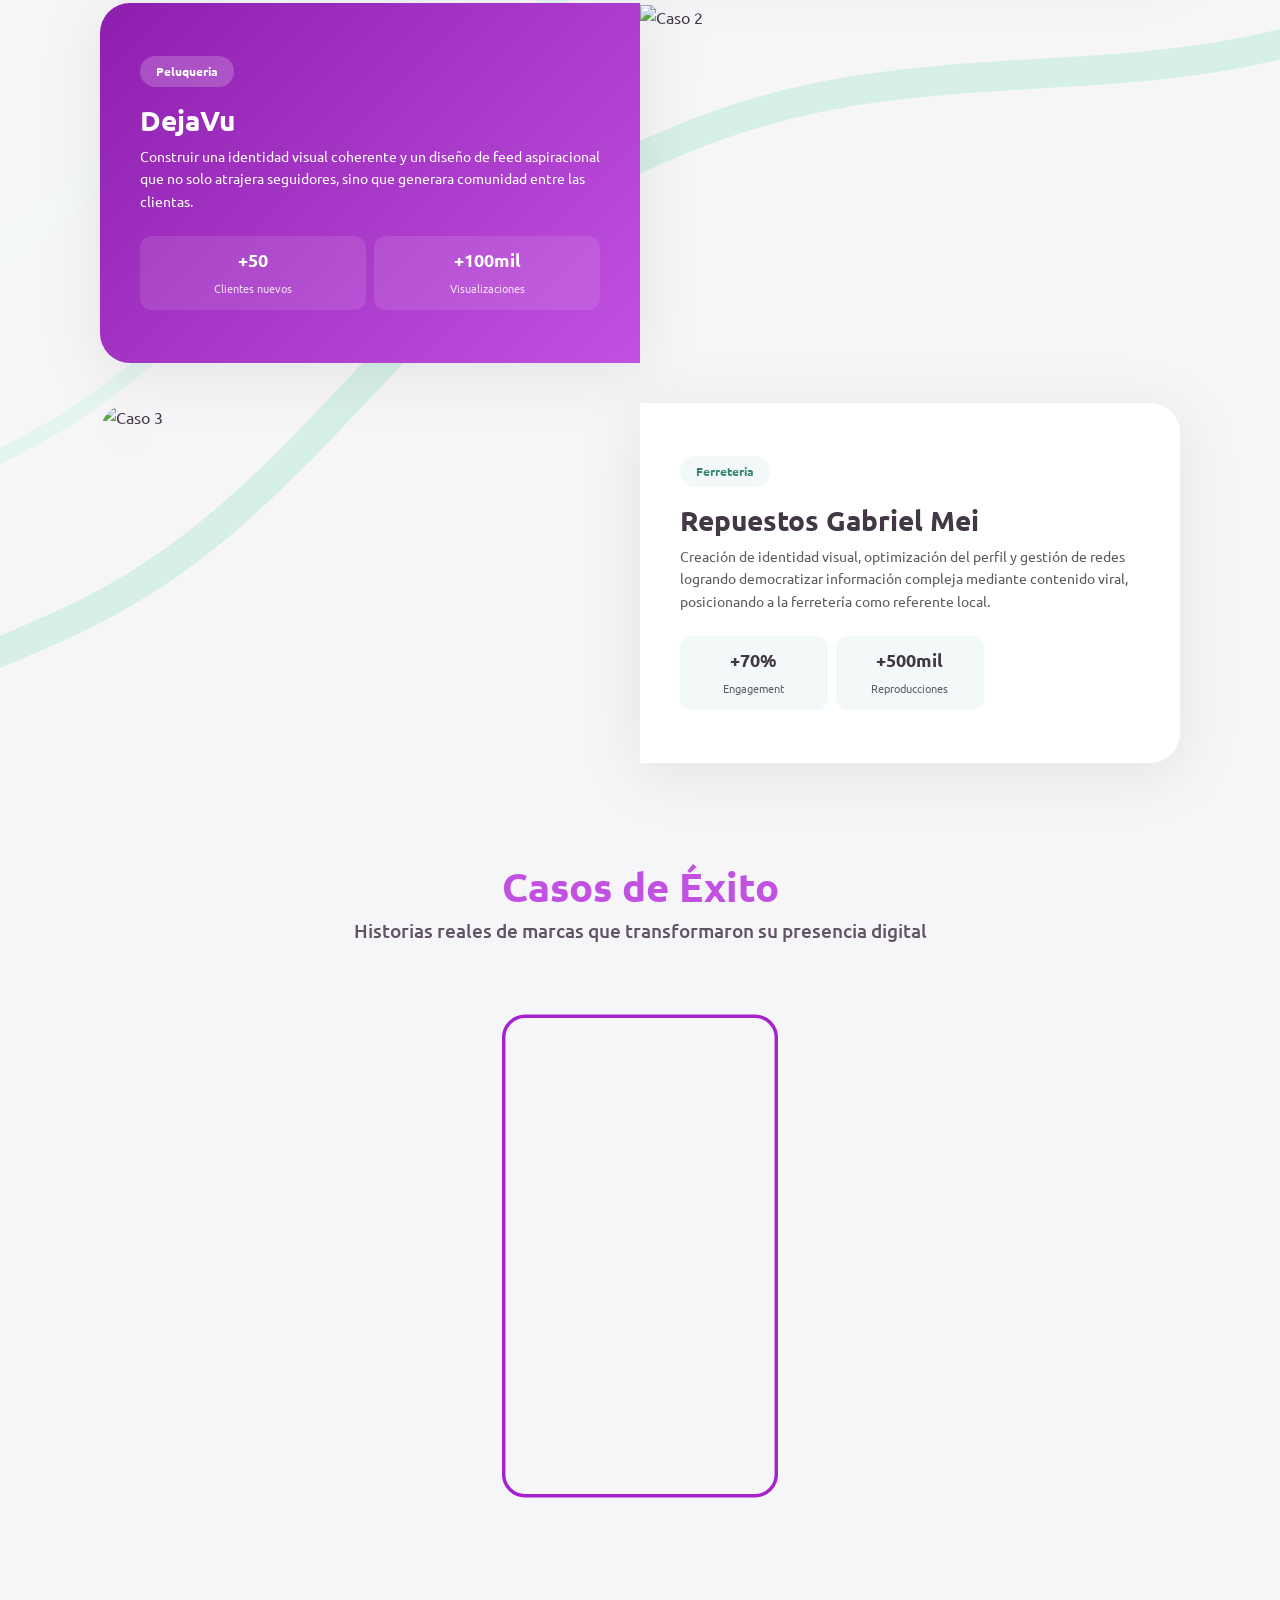
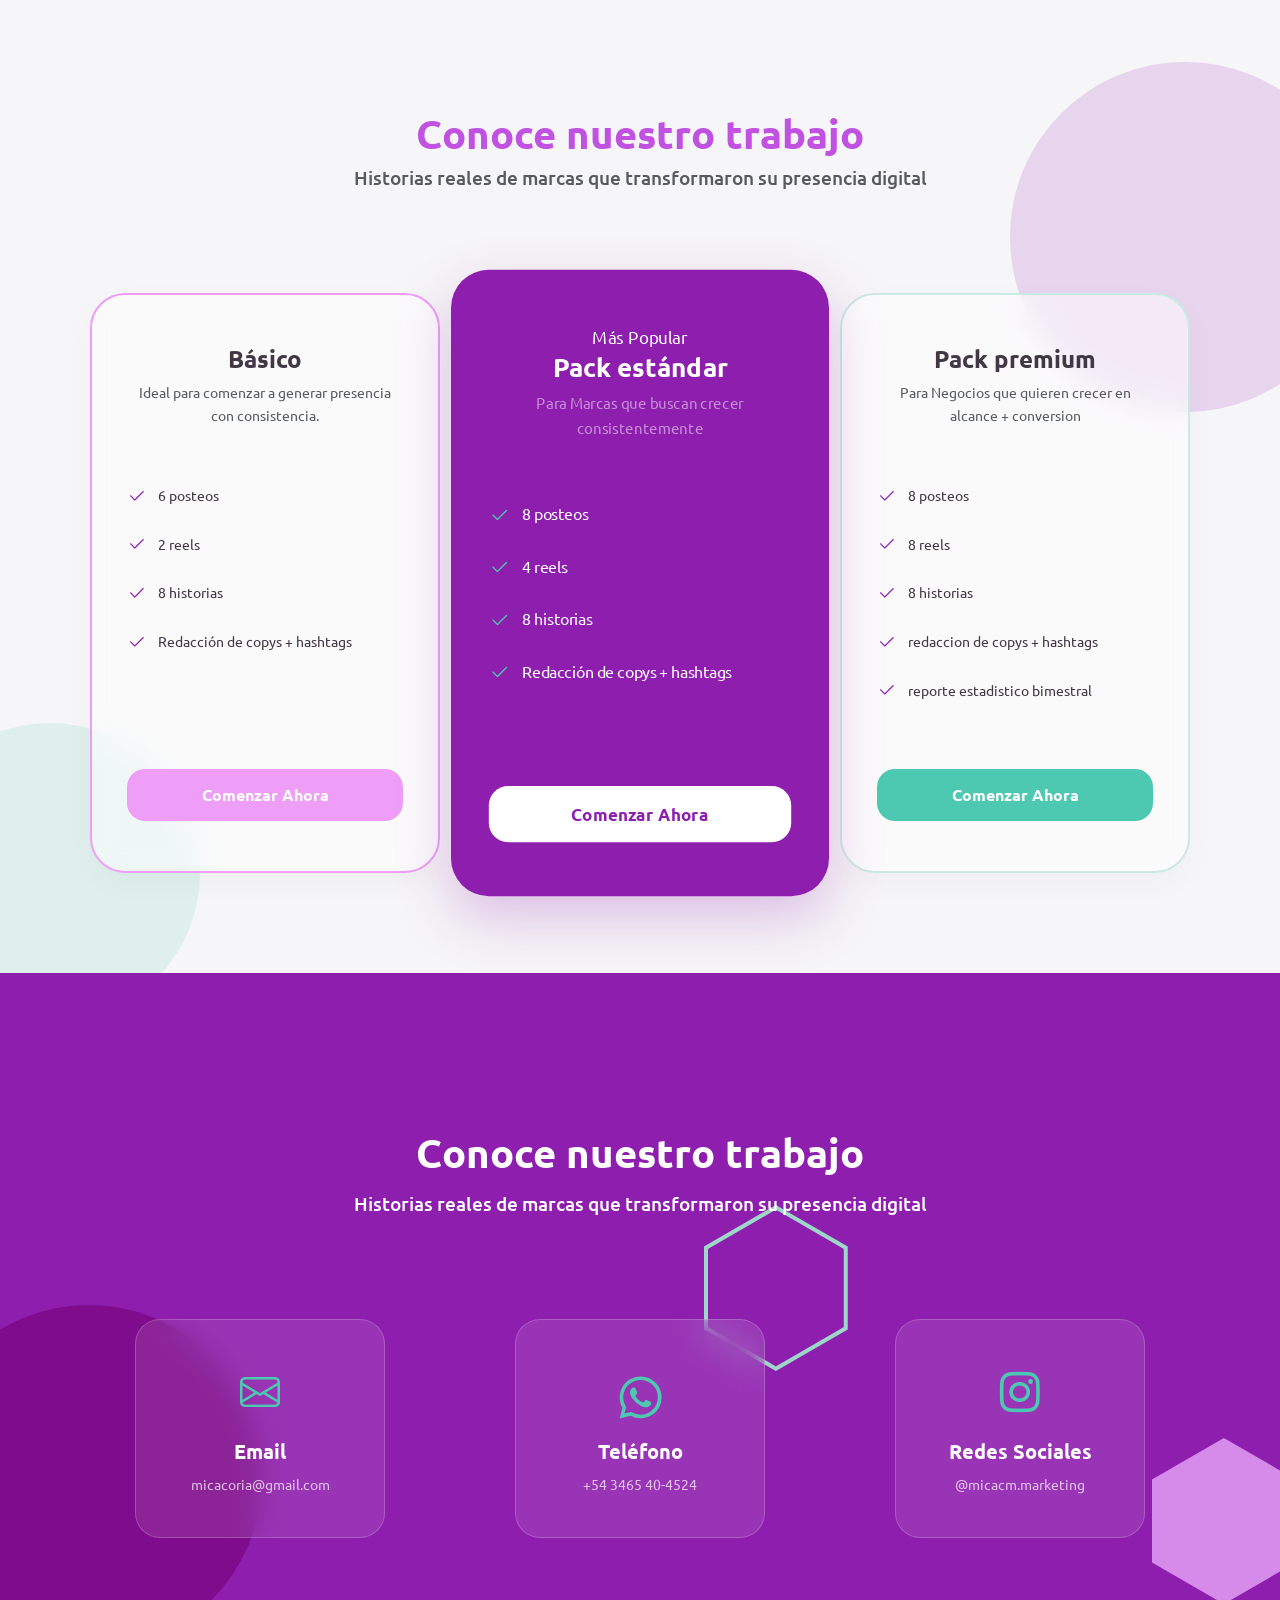
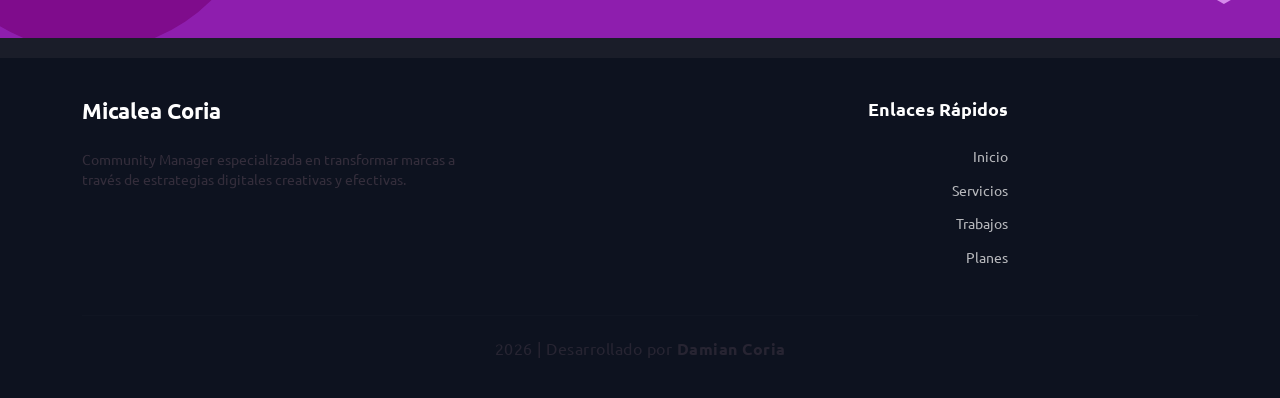
==== commit 9536c8df: "final" ====
--- a/index.html
+++ b/index.html
@@ -99,7 +99,7 @@
           <div class="row align-items-center">
             <!-- Columna 1 -->
             <div class="col-lg-7 columna-hero-1">
-              <h1 class="hero-title">Dale vida a tu presencia Digital.</h1>
+              <h1 class="hero-title">Dale vida a tu presencia digital.</h1>
               <h6 class="hero-description">
                 Gestión estratégica y diseño creativo para que tu marca conecte
                 con las personas, no solo con algoritmos.
@@ -178,8 +178,7 @@
               <h6 class="texto-seccion">
                 Soy Micaela Coria, community manager especializada en dar vida a
                 marcas en el entorno digital. Mi enfoque combina creatividad,
-                estrategia y análisis para lograr que tu presencia online no
-                solo exista, sino que brille.
+                estrategia y análisis para lograr que tu presencia online refleje tu esencia y genere ventas.
               </h6>
             </div>
 
@@ -564,7 +563,7 @@
               <div class="panel-num">01 · Starter</div>
               <div class="panel-content">
                 <div class="panel-top">
-                  <span class="panel-tag">01 — Arrancar</span>
+                  <span class="panel-tag">01 — comienzo</span>
                   <div class="panel-title">Presencia Digital</div>
                   <p class="panel-desc">
                     Para emprendedores que recién arrancan. Creamos tu identidad
@@ -589,8 +588,7 @@
                   <span class="panel-tag">02 — Crecer</span>
                   <div class="panel-title">Gestión de Redes</div>
                   <p class="panel-desc">
-                    Me encargo de la planificación, diseño y copy mensual para
-                    que vos te enfoques en tu negocio.
+                    Me encargo de la planificación, creación y publicación mensual del contenido para que vos te enfoques en tu negocio.
                   </p>
                 </div>
                 <div class="panel-bottom">
@@ -598,6 +596,8 @@
                     <span class="feat">Plan de contenido mensual</span>
                     <span class="feat">Diseño de posts & stories</span>
                     <span class="feat">Copywriting estratégico</span>
+                    <span class="feat">Edición de video</span>
+                    <span class="feat">Análisis de métricas</span>
                   </div>
                   <a href="#" class="panel-cta">Me interesa →</a>
                 </div>
@@ -640,8 +640,9 @@
                 <div class="panel-bottom">
                   <div class="features">
                     <span class="feat">Todo lo anterior incluido</span>
-                    <span class="feat">Email marketing</span>
                     <span class="feat">Soporte prioritario</span>
+                    <span class="feat">Estrategia digital.</span>
+                    <span class="feat">Gestion de redes sociales.</span>
                   </div>
                   <a href="#" class="panel-cta">Hablemos →</a>
                 </div>
@@ -679,20 +680,19 @@
               </div>
               <div class="caso-box caso-contenido white-bg">
                 <span class="badge-caso badge-teal mb-3">Negocio</span>
-                <h3 class="fw-bold mb-2">Tienda de Ejemplo</h3>
+                <h3 class="fw-bold mb-2">Distribuidora Don Fangio</h3>
                 <p class="text-muted small mb-4">
-                  Optimización de identidad visual y estrategia de contenidos
-                  para aumentar el alcance orgánico.
+                  Planificación de contenidos basada en la educación del consumidor y optimización de perfil (SEO), potenciada con una estrategia de Ads orientada a la conversión directa.
                 </p>
                 <div class="row g-2">
                   <div class="col-6">
                     <div class="stat-mini">
-                      <strong>92%</strong><span>Satisfacción</span>
+                      <strong>+1000</strong><span>Seguidores</span>
                     </div>
                   </div>
                   <div class="col-6">
                     <div class="stat-mini">
-                      <strong>92%</strong><span>Satisfacción</span>
+                      <strong>+170%</strong><span>Engagement</span>
                     </div>
                   </div>
                 </div>
@@ -708,21 +708,20 @@
                 />
               </div>
               <div class="caso-box caso-contenido gradient-bg">
-                <span class="badge-caso badge-white mb-3">Negocio</span>
-                <h3 class="fw-bold mb-2 text-white">Tienda de Ejemplo</h3>
+                <span class="badge-caso badge-white mb-3">Peluqueria</span>
+                <h3 class="fw-bold mb-2 text-white">DejaVu</h3>
                 <p class="text-white text-opacity-90 small mb-4">
-                  Crecimiento acelerado mediante pauta publicitaria segmentada y
-                  diseño de alto impacto.
+                  Construir una identidad visual coherente y un diseño de feed aspiracional que no solo atrajera seguidores, sino que generara comunidad entre las clientas.
                 </p>
                 <div class="row g-2">
                   <div class="col-6">
                     <div class="stat-mini-white">
-                      <strong>+150%</strong><span>Engagement</span>
+                      <strong>+50</strong><span>Clientes nuevos</span>
                     </div>
                   </div>
                   <div class="col-6">
                     <div class="stat-mini-white">
-                      <strong>+50%</strong><span>Ventas</span>
+                      <strong>+100mil</strong><span>Visualizaciones</span>
                     </div>
                   </div>
                 </div>
@@ -738,26 +737,20 @@
                 />
               </div>
               <div class="caso-box caso-contenido white-bg">
-                <span class="badge-caso badge-teal mb-3">Negocio</span>
-                <h3 class="fw-bold mb-2">Tienda de Ejemplo</h3>
+                <span class="badge-caso badge-teal mb-3">Ferreteria</span>
+                <h3 class="fw-bold mb-2">Repuestos Gabriel Mei</h3>
                 <p class="text-muted small mb-4">
-                  Gestión 360° incluyendo email marketing y automatización de
-                  procesos de venta.
+                  Creación de identidad visual, optimización del perfil y gestión de redes logrando democratizar información compleja mediante contenido viral, posicionando a la ferretería como referente local.
                 </p>
                 <div class="row g-2">
                   <div class="col-4">
                     <div class="stat-mini">
-                      <strong>92%</strong><span>Satisfacción</span>
+                      <strong>+70%</strong><span>Engagement</span>
                     </div>
                   </div>
                   <div class="col-4">
                     <div class="stat-mini">
-                      <strong>92%</strong><span>Satisfacción</span>
-                    </div>
-                  </div>
-                  <div class="col-4">
-                    <div class="stat-mini">
-                      <strong>92%</strong><span>Satisfacción</span>
+                      <strong>+500mil</strong><span>Reproducciones</span>
                     </div>
                   </div>
                 </div>
@@ -813,25 +806,22 @@
           <div class="planes-stack-container" id="planesStack">
             <div class="plan-card-wrapper" onclick="selectCard(this)">
               <div class="plan-card plan-glass">
-                <h3 class="fw-bold h4">Profesional</h3>
+                <h3 class="fw-bold h4">Básico</h3>
                 <p class="small text-muted mb-4">
-                  Para Marcas que buscan crecer consistentemente
+                  Ideal para comenzar a generar presencia con consistencia.
                 </p>
                 <ul class="plan-features list-unstyled">
                   <li>
-                    <i class="bi bi-check2"></i> 5 publicaciones semanales
-                  </li>
-                  <li>
-                    <i class="bi bi-check2"></i> 5 publicaciones semanales
-                  </li>
-                  <li>
-                    <i class="bi bi-check2"></i> 5 publicaciones semanales
-                  </li>
-                  <li>
-                    <i class="bi bi-check2"></i> 5 publicaciones semanales
-                  </li>
-                  <li>
-                    <i class="bi bi-check2"></i> 5 publicaciones semanales
+                    <i class="bi bi-check2"></i> 6 posteos
+                  </li>
+                  <li>
+                    <i class="bi bi-check2"></i> 2 reels
+                  </li>
+                  <li>
+                    <i class="bi bi-check2"></i> 8 historias
+                  </li>
+                  <li>
+                    <i class="bi bi-check2"></i> Redacción de copys + hashtags
                   </li>
                 </ul>
                 <div class="mt-auto">
@@ -845,25 +835,22 @@
             <div class="plan-card-wrapper active" onclick="selectCard(this)">
               <div class="plan-card plan-featured">
                 <span class="badge-popular">Más Popular</span>
-                <h3 class="fw-bold h4">Profesional</h3>
+                <h3 class="fw-bold h4">Pack estándar</h3>
                 <p class="small mb-4 text-white-50">
                   Para Marcas que buscan crecer consistentemente
                 </p>
                 <ul class="plan-features featured-list list-unstyled">
                   <li>
-                    <i class="bi bi-check2"></i> 5 publicaciones semanales
-                  </li>
-                  <li>
-                    <i class="bi bi-check2"></i> 5 publicaciones semanales
-                  </li>
-                  <li>
-                    <i class="bi bi-check2"></i> 5 publicaciones semanales
-                  </li>
-                  <li>
-                    <i class="bi bi-check2"></i> 5 publicaciones semanales
-                  </li>
-                  <li>
-                    <i class="bi bi-check2"></i> 5 publicaciones semanales
+                    <i class="bi bi-check2"></i> 8 posteos
+                  </li>
+                  <li>
+                    <i class="bi bi-check2"></i> 4 reels
+                  </li>
+                  <li>
+                    <i class="bi bi-check2"></i> 8 historias
+                  </li>
+                  <li>
+                    <i class="bi bi-check2"></i> Redacción de copys + hashtags
                   </li>
                 </ul>
                 <div class="mt-auto">
@@ -876,25 +863,25 @@
 
             <div class="plan-card-wrapper" onclick="selectCard(this)">
               <div class="plan-card plan-glass border-mint">
-                <h3 class="fw-bold h4">Profesional</h3>
+                <h3 class="fw-bold h4">Pack premium</h3>
                 <p class="small text-muted mb-4">
-                  Para Marcas que buscan crecer consistentemente
+                  Para Negocios que quieren crecer en alcance + conversion
                 </p>
                 <ul class="plan-features list-unstyled">
                   <li>
-                    <i class="bi bi-check2"></i> 5 publicaciones semanales
-                  </li>
-                  <li>
-                    <i class="bi bi-check2"></i> 5 publicaciones semanales
-                  </li>
-                  <li>
-                    <i class="bi bi-check2"></i> 5 publicaciones semanales
-                  </li>
-                  <li>
-                    <i class="bi bi-check2"></i> 5 publicaciones semanales
-                  </li>
-                  <li>
-                    <i class="bi bi-check2"></i> 5 publicaciones semanales
+                    <i class="bi bi-check2"></i> 8 posteos
+                  </li>
+                  <li>
+                    <i class="bi bi-check2"></i> 8 reels
+                  </li>
+                  <li>
+                    <i class="bi bi-check2"></i> 8 historias
+                  </li>
+                  <li>
+                    <i class="bi bi-check2"></i> redaccion de copys + hashtags
+                  </li>
+                  <li>
+                    <i class="bi bi-check2"></i> reporte estadistico bimestral
                   </li>
                 </ul>
                 <div class="mt-auto">
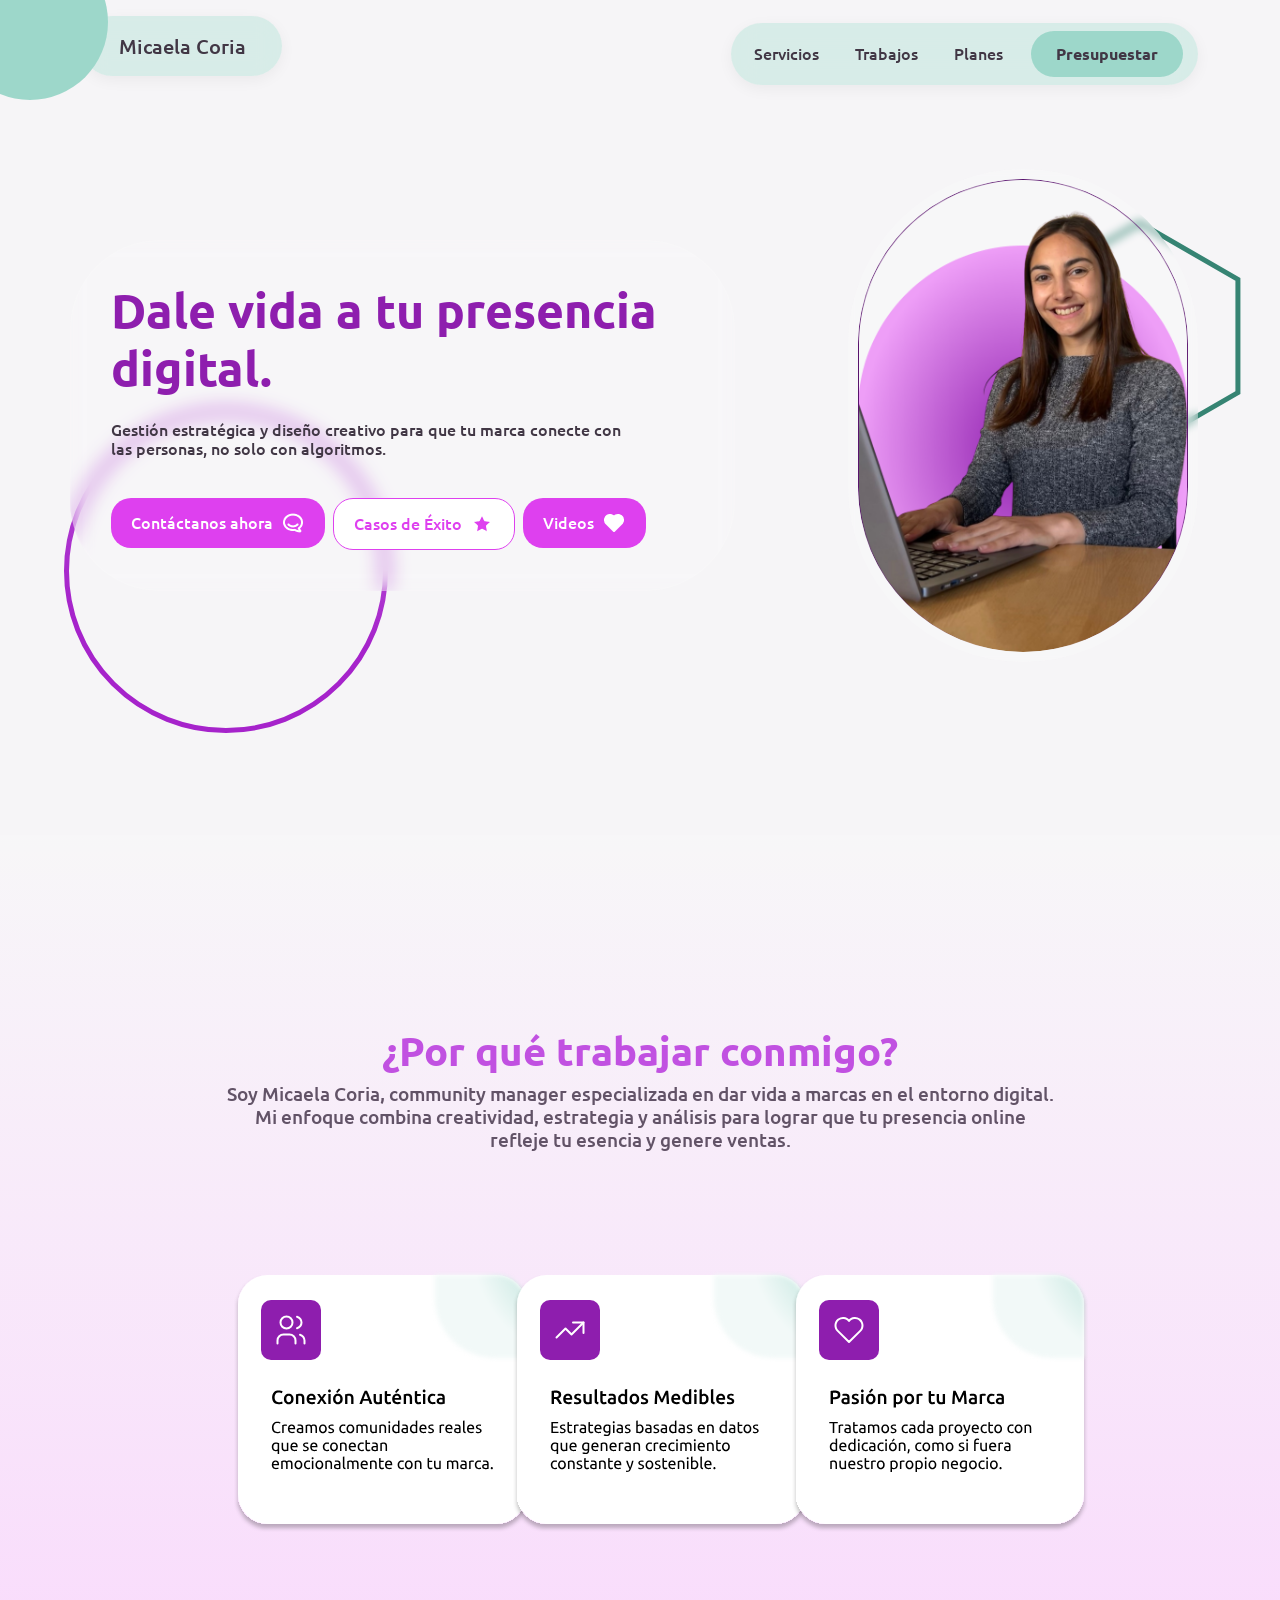
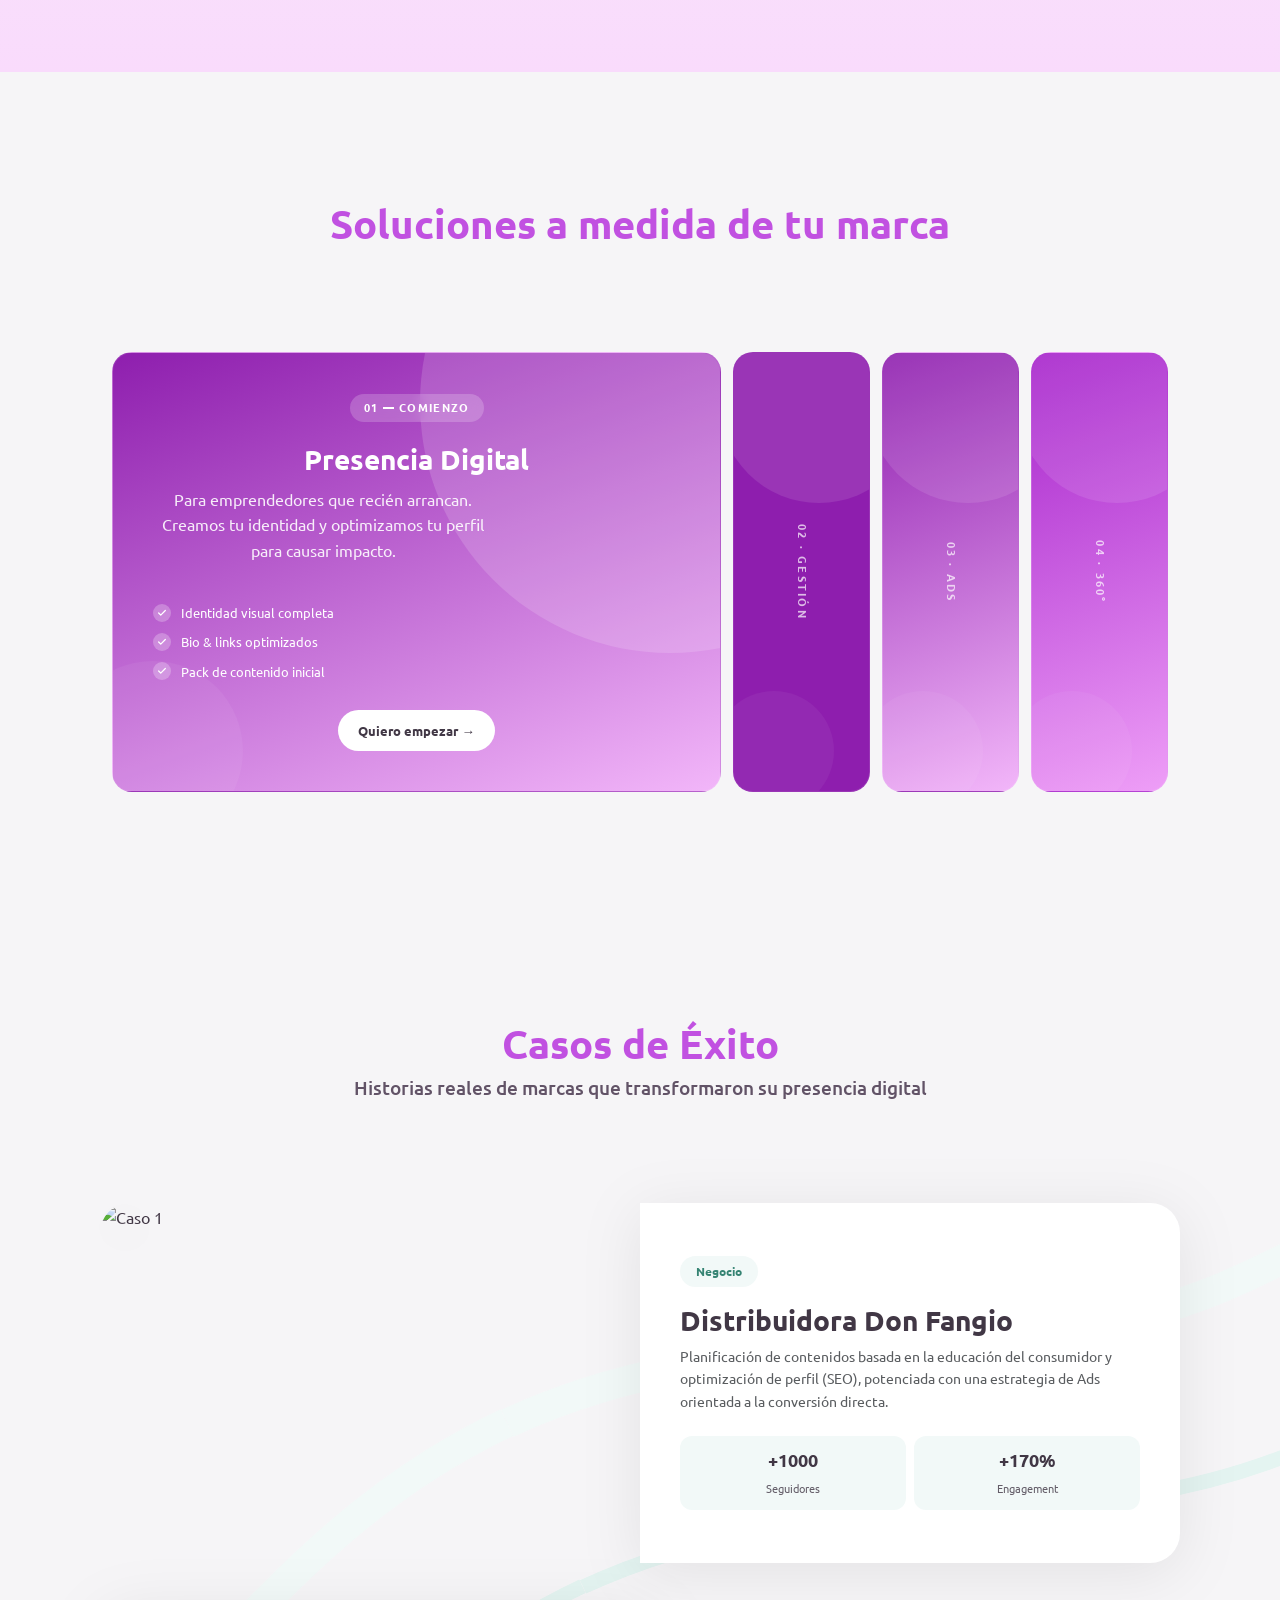
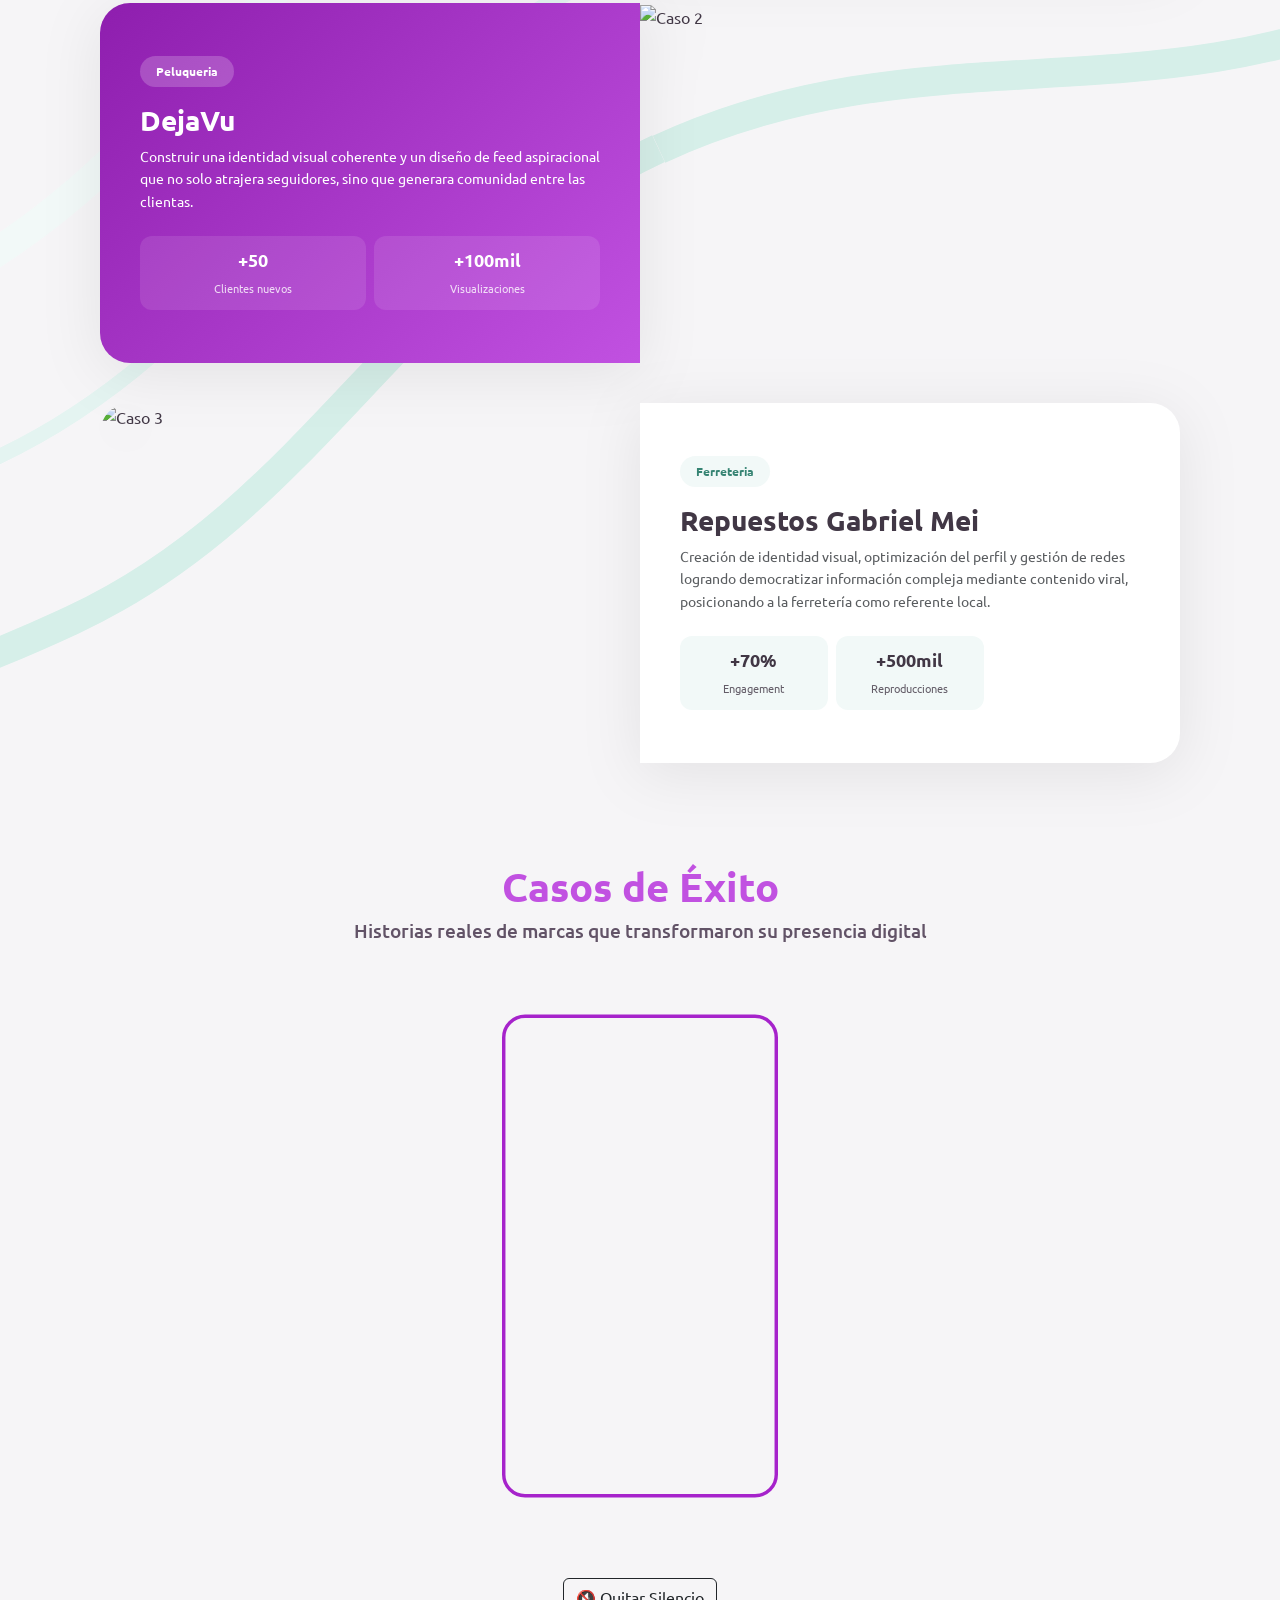
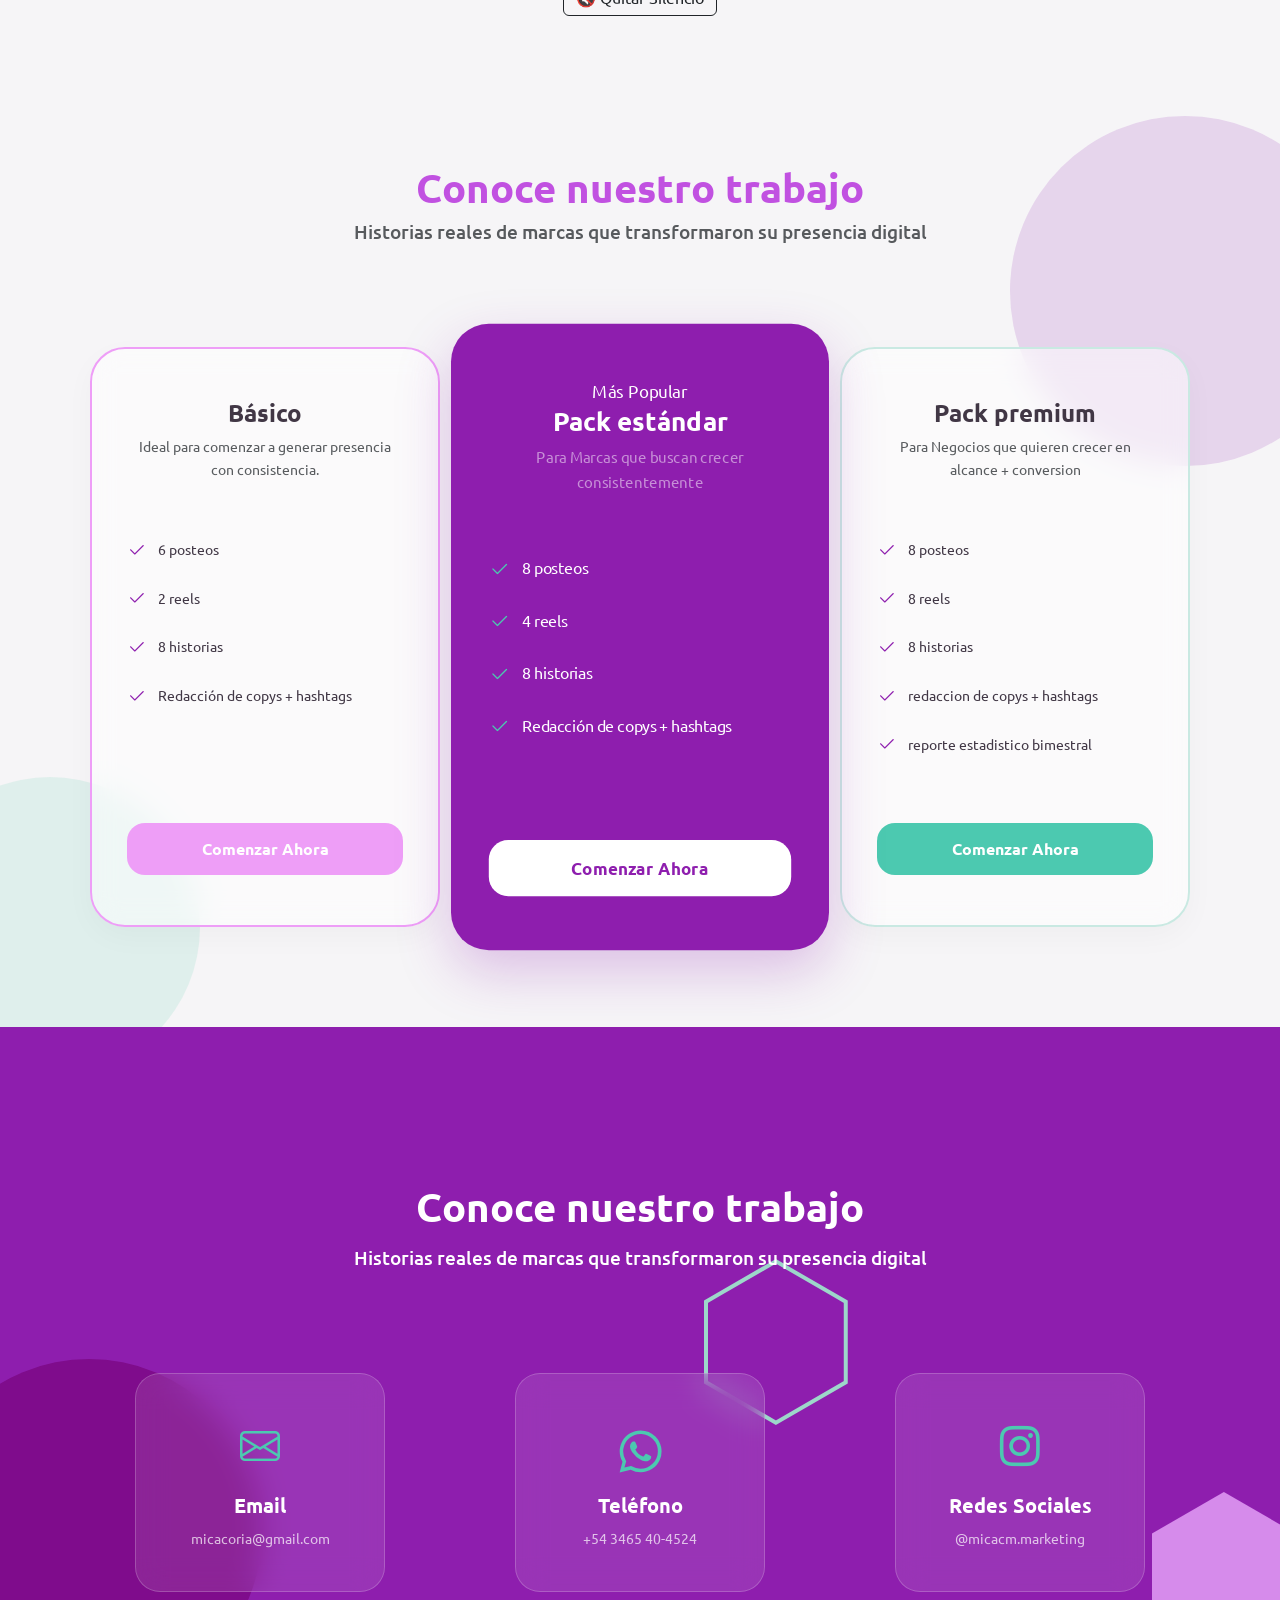
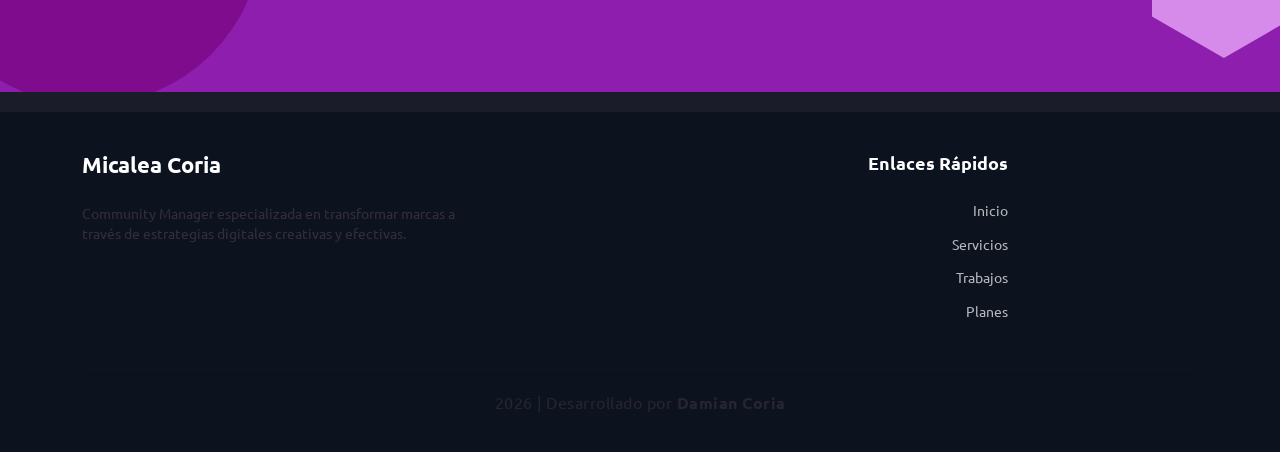
==== commit 06f85ddc: "Nuevos Videos" ====
--- a/index.html
+++ b/index.html
@@ -50,7 +50,12 @@
               <a class="nav-link" href="#soluciones-container">Servicios</a>
               <a class="nav-link" href="#casos-exito-section">Trabajos</a>
               <a class="nav-link" href="#planes-section">Planes</a>
-              <a class="nav-link btn-presupuesto" target="_blank"  href="https://wa.me/3465404524">Presupuestar</a>
+              <a
+                class="nav-link btn-presupuesto"
+                target="_blank"
+                href="https://wa.me/3465404524"
+                >Presupuestar</a
+              >
             </div>
           </div>
         </div>
@@ -107,7 +112,7 @@
 
               <!-- Botones -->
               <div class="hero-buttons d-flex gap-2 flex-wrap">
-                <a href="https://wa.me/3465404524" target="_blank" >
+                <a href="https://wa.me/3465404524" target="_blank">
                   <button
                     id="btn-hero-1"
                     class="btn-hero d-inline-flex align-items-center"
@@ -178,7 +183,8 @@
               <h6 class="texto-seccion">
                 Soy Micaela Coria, community manager especializada en dar vida a
                 marcas en el entorno digital. Mi enfoque combina creatividad,
-                estrategia y análisis para lograr que tu presencia online refleje tu esencia y genere ventas.
+                estrategia y análisis para lograr que tu presencia online
+                refleje tu esencia y genere ventas.
               </h6>
             </div>
 
@@ -588,7 +594,9 @@
                   <span class="panel-tag">02 — Crecer</span>
                   <div class="panel-title">Gestión de Redes</div>
                   <p class="panel-desc">
-                    Me encargo de la planificación, creación y publicación mensual del contenido para que vos te enfoques en tu negocio.
+                    Me encargo de la planificación, creación y publicación
+                    mensual del contenido para que vos te enfoques en tu
+                    negocio.
                   </p>
                 </div>
                 <div class="panel-bottom">
@@ -682,7 +690,9 @@
                 <span class="badge-caso badge-teal mb-3">Negocio</span>
                 <h3 class="fw-bold mb-2">Distribuidora Don Fangio</h3>
                 <p class="text-muted small mb-4">
-                  Planificación de contenidos basada en la educación del consumidor y optimización de perfil (SEO), potenciada con una estrategia de Ads orientada a la conversión directa.
+                  Planificación de contenidos basada en la educación del
+                  consumidor y optimización de perfil (SEO), potenciada con una
+                  estrategia de Ads orientada a la conversión directa.
                 </p>
                 <div class="row g-2">
                   <div class="col-6">
@@ -711,7 +721,9 @@
                 <span class="badge-caso badge-white mb-3">Peluqueria</span>
                 <h3 class="fw-bold mb-2 text-white">DejaVu</h3>
                 <p class="text-white text-opacity-90 small mb-4">
-                  Construir una identidad visual coherente y un diseño de feed aspiracional que no solo atrajera seguidores, sino que generara comunidad entre las clientas.
+                  Construir una identidad visual coherente y un diseño de feed
+                  aspiracional que no solo atrajera seguidores, sino que
+                  generara comunidad entre las clientas.
                 </p>
                 <div class="row g-2">
                   <div class="col-6">
@@ -740,7 +752,10 @@
                 <span class="badge-caso badge-teal mb-3">Ferreteria</span>
                 <h3 class="fw-bold mb-2">Repuestos Gabriel Mei</h3>
                 <p class="text-muted small mb-4">
-                  Creación de identidad visual, optimización del perfil y gestión de redes logrando democratizar información compleja mediante contenido viral, posicionando a la ferretería como referente local.
+                  Creación de identidad visual, optimización del perfil y
+                  gestión de redes logrando democratizar información compleja
+                  mediante contenido viral, posicionando a la ferretería como
+                  referente local.
                 </p>
                 <div class="row g-2">
                   <div class="col-4">
@@ -762,26 +777,49 @@
 
       <!-- Seccion Carrucel TikTok -->
       <section class="video-carousel" id="tiktok-section">
-        <div class="text-center " id="titulo-tiktok">
-            <h2 class="titulo-seccion">Casos de Éxito</h2>
-            <h6 class="texto-seccion">
-              Historias reales de marcas que transformaron su presencia digital
-            </h6>
-          </div>
-
-        <div
-          class="carousel-wrapper d-flex justify-content-center align-items-center"
-        >
-          <div class="video-item side" data-index="0">
-            <video src="assets/videos/video1.mp4" muted playsinline></video>
-          </div>
-
-          <div class="video-item center" data-index="1">
-            <video src="assets/videos/video2.mp4" muted playsinline></video>
-          </div>
-
-          <div class="video-item side" data-index="2">
-            <video src="assets/videos/video3.mp4" muted playsinline></video>
+        <div class="text-center" id="titulo-tiktok">
+          <h2 class="titulo-seccion">Casos de Éxito</h2>
+          <h6 class="texto-seccion">
+            Historias reales de marcas que transformaron su presencia digital
+          </h6>
+        </div>
+
+        <div class="carousel-container">
+          <div
+            class="carousel-wrapper d-flex justify-content-center align-items-center"
+          >
+            <div class="video-item side" data-index="0">
+              <video
+                src="assets/videos/video2.MOV"
+                muted
+                playsinline
+                loop
+              ></video>
+            </div>
+
+            <div class="video-item center" data-index="1">
+              <video
+                src="assets/videos/video1.MOV"
+                muted
+                playsinline
+                loop
+              ></video>
+            </div>
+
+            <div class="video-item side" data-index="2">
+              <video
+                src="assets/videos/video3.mp4"
+                muted
+                playsinline
+                loop
+              ></video>
+            </div>
+          </div>
+
+          <div class="controls-container text-center mt-3">
+            <button id="mute-toggle" class="btn btn-outline-dark">
+              <span id="mute-icon">🔇</span> Quitar Silencio
+            </button>
           </div>
         </div>
       </section>
@@ -811,15 +849,9 @@
                   Ideal para comenzar a generar presencia con consistencia.
                 </p>
                 <ul class="plan-features list-unstyled">
-                  <li>
-                    <i class="bi bi-check2"></i> 6 posteos
-                  </li>
-                  <li>
-                    <i class="bi bi-check2"></i> 2 reels
-                  </li>
-                  <li>
-                    <i class="bi bi-check2"></i> 8 historias
-                  </li>
+                  <li><i class="bi bi-check2"></i> 6 posteos</li>
+                  <li><i class="bi bi-check2"></i> 2 reels</li>
+                  <li><i class="bi bi-check2"></i> 8 historias</li>
                   <li>
                     <i class="bi bi-check2"></i> Redacción de copys + hashtags
                   </li>
@@ -840,15 +872,9 @@
                   Para Marcas que buscan crecer consistentemente
                 </p>
                 <ul class="plan-features featured-list list-unstyled">
-                  <li>
-                    <i class="bi bi-check2"></i> 8 posteos
-                  </li>
-                  <li>
-                    <i class="bi bi-check2"></i> 4 reels
-                  </li>
-                  <li>
-                    <i class="bi bi-check2"></i> 8 historias
-                  </li>
+                  <li><i class="bi bi-check2"></i> 8 posteos</li>
+                  <li><i class="bi bi-check2"></i> 4 reels</li>
+                  <li><i class="bi bi-check2"></i> 8 historias</li>
                   <li>
                     <i class="bi bi-check2"></i> Redacción de copys + hashtags
                   </li>
@@ -868,15 +894,9 @@
                   Para Negocios que quieren crecer en alcance + conversion
                 </p>
                 <ul class="plan-features list-unstyled">
-                  <li>
-                    <i class="bi bi-check2"></i> 8 posteos
-                  </li>
-                  <li>
-                    <i class="bi bi-check2"></i> 8 reels
-                  </li>
-                  <li>
-                    <i class="bi bi-check2"></i> 8 historias
-                  </li>
+                  <li><i class="bi bi-check2"></i> 8 posteos</li>
+                  <li><i class="bi bi-check2"></i> 8 reels</li>
+                  <li><i class="bi bi-check2"></i> 8 historias</li>
                   <li>
                     <i class="bi bi-check2"></i> redaccion de copys + hashtags
                   </li>
@@ -975,7 +995,9 @@
                   </svg>
                 </div>
                 <h3 class="h5 fw-bold">Teléfono</h3>
-                <a href="https://wa.me/3465404524" target="_blank" class="mb-0">+54 3465 40-4524</a>
+                <a href="https://wa.me/3465404524" target="_blank" class="mb-0"
+                  >+54 3465 40-4524</a
+                >
               </div>
             </div>
 
@@ -1023,10 +1045,16 @@
         <hr class="footer-divider" />
 
         <div class="footer-bottom text-center opacity-50">
-          <p>2026 | Desarrollado por
-          <a href="https://wa.me/543465654148" target="_blank" rel="noopener noreferrer" id="link-footer"
-            >Damian Coria</a
-          ></p>
+          <p>
+            2026 | Desarrollado por
+            <a
+              href="https://wa.me/543465654148"
+              target="_blank"
+              rel="noopener noreferrer"
+              id="link-footer"
+              >Damian Coria</a
+            >
+          </p>
         </div>
       </div>
     </footer>
@@ -1180,6 +1208,37 @@
           });
         });
       }
+      document.addEventListener("DOMContentLoaded", () => {
+        const videos = document.querySelectorAll(".video-item video");
+        const muteBtn = document.getElementById("mute-toggle");
+        const muteIcon = document.getElementById("mute-icon");
+
+        // 1. Play/Pause al hacer clic
+        videos.forEach((video) => {
+          video.addEventListener("click", () => {
+            if (video.paused) {
+              video.play();
+            } else {
+              video.pause();
+            }
+          });
+        });
+
+        // 2. Control de Audio Global
+        muteBtn.addEventListener("click", () => {
+          let isMuted = false;
+
+          videos.forEach((video) => {
+            video.muted = !video.muted;
+            isMuted = video.muted;
+          });
+
+          // Actualizar interfaz del botón
+          muteIcon.textContent = isMuted ? "🔇" : "🔊";
+          muteBtn.textContent = isMuted ? " Quitar Silencio" : " Silenciar";
+          muteBtn.prepend(muteIcon);
+        });
+      });
     </script>
     <script src="https://cdn.jsdelivr.net/npm/bootstrap@5.3.3/dist/js/bootstrap.bundle.min.js"></script>
   </body>
--- a/src/styles.css
+++ b/src/styles.css
@@ -1007,48 +1007,50 @@
 }
 
 @media (max-width: 768px) {
+  .video-carousel {
+    padding-top: 4rem !important;
+    padding-bottom: 0rem !important;
+  }
+
   .carousel-wrapper {
-    flex-direction: column;
-    gap: 0;
-    padding-top: 0rem;
-    padding-bottom: 0.5rem !important;
+    flex-direction: row;        /* Cambiamos de column a row para el swipe */
+    overflow-x: auto;           /* Habilitamos el scroll horizontal */
+    scroll-snap-type: x mandatory; /* El video se "pega" al centro al soltar */
+    gap: 15px;
+    padding-left: 10vw;  
+    padding-right: 10vw;          /* Espacio a los lados para ver los bordes de los otros videos */
+    justify-content: flex-start; /* Alineación inicial necesaria para el scroll */
+    -webkit-overflow-scrolling: touch;
+    scroll-behavior: smooth;
   }
 
+  /* Ocultamos la barra de scroll para que se vea limpio */
+  .carousel-wrapper::-webkit-scrollbar {
+    display: none;
+  }
+
   .video-item {
-    width: 100%;
-    max-width: 100%;
-    
-    /* 🔥 CLAVE: 16:9 */
+    width: 80vw;               /* El video ocupa el 80% del ancho de pantalla */
+    flex-shrink: 0;            /* Evita que los videos se encojan */
+    scroll-snap-align: center; /* Alinea el video al centro de la pantalla */
     aspect-ratio: 9 / 16;
     height: auto;
-
-    transform: scale(0.8) !important;
+    
+    /* Reseteamos los efectos de escritorio que no queremos en móvil */
+    transform: scale(0.9) !important; 
+    opacity: 0.6 !important;   /* Los que no están centrados se ven opacos */
+    filter: none !important;
+    display: block !important; /* IMPORTANTE: Volvemos a mostrar los .side */
+  }
+
+  /* El video que está "activo" o centrado */
+  /* Nota: Para que esto sea automático mientras scrolleas sin JS, 
+     necesitarás el IntersectionObserver que te pasé antes */
+  .video-item.center {
+    transform: scale(1) !important;
     opacity: 1 !important;
-    filter: none !important;
+    border: none;
   }
-
-  /* Ocultar los laterales */
-  .video-item.side {
-    display: none;
-  }
-
-  /* El central ocupa todo */
-  .video-item.center {
-    width: 100%;
-    border: none;
-    box-shadow: none;
-  }
-
-  .video-item video {
-    width: 100%;
-    height: 100%;
-    object-fit: cover;
-  }
-
-    .video-carousel {
-        padding-bottom: 0rem !important;
-        padding-top: 4rem !important;
-    }
 }
 
 /* ==========================================================================
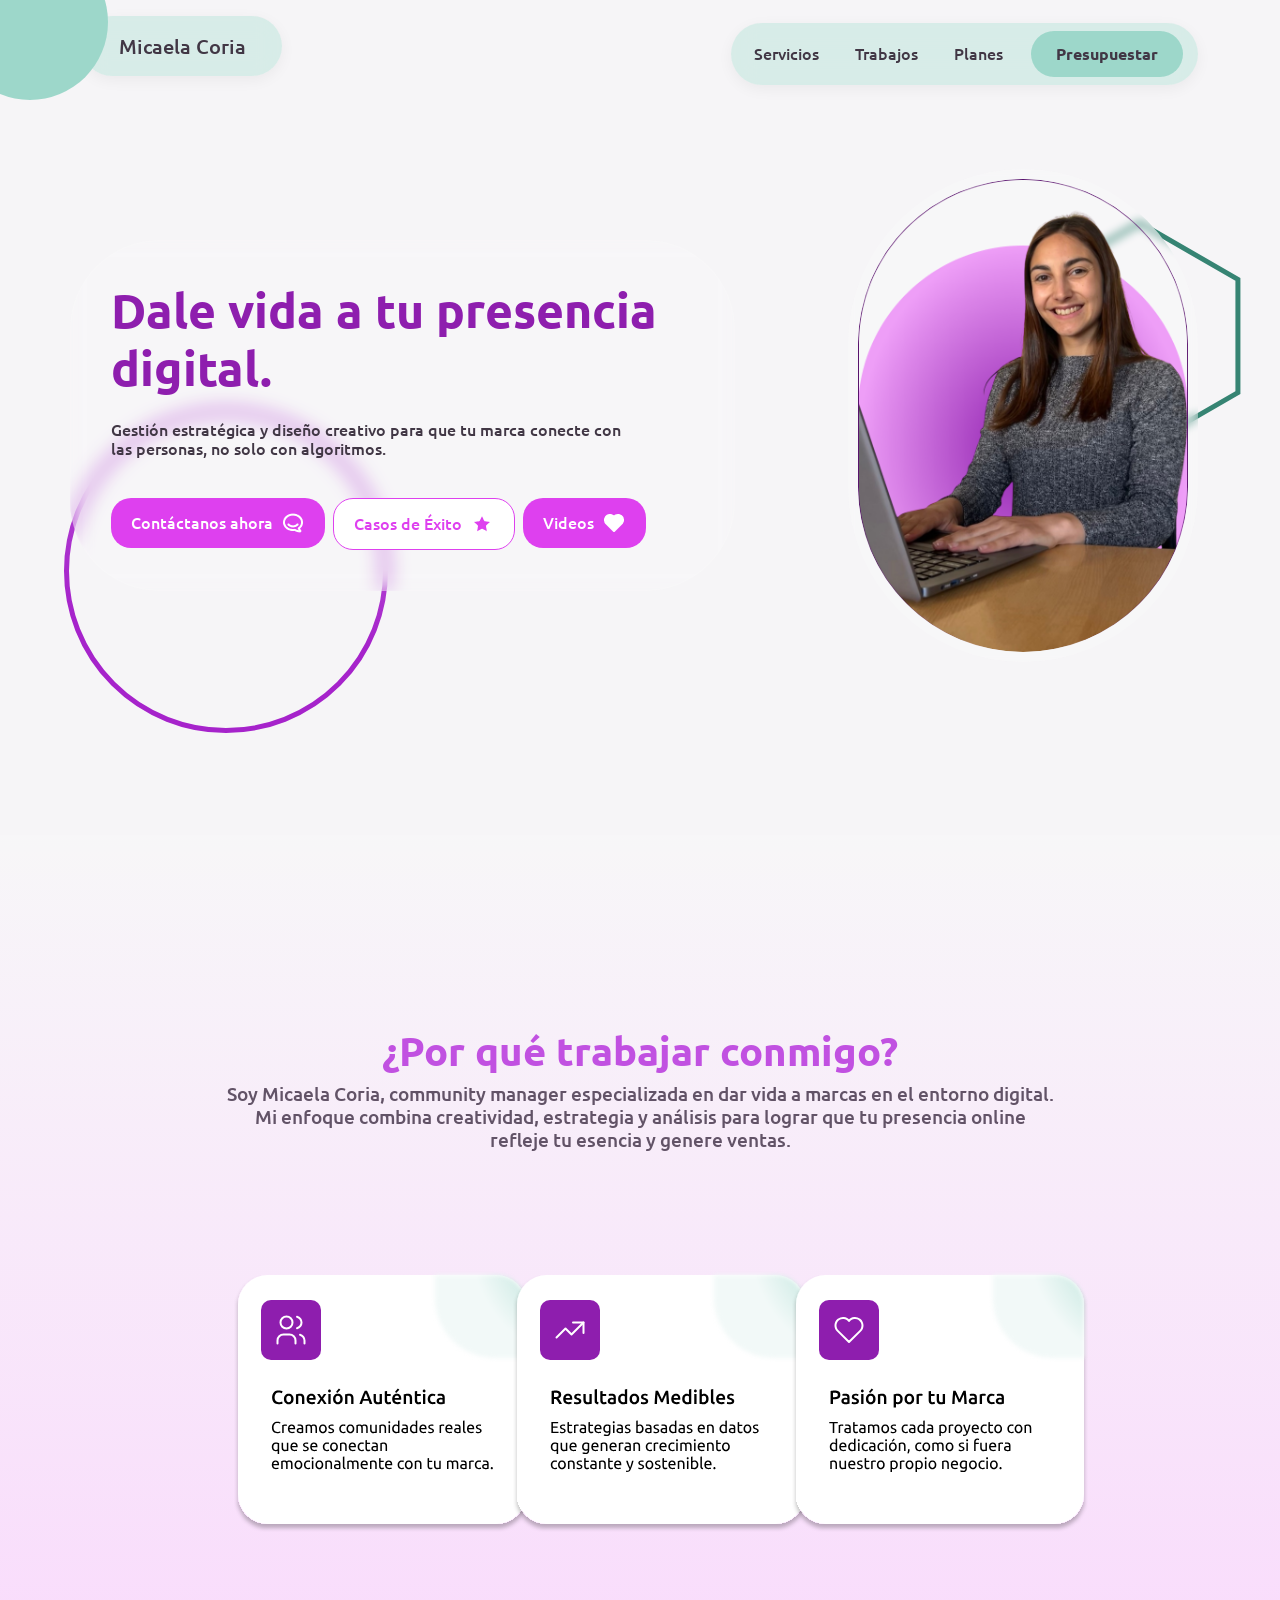
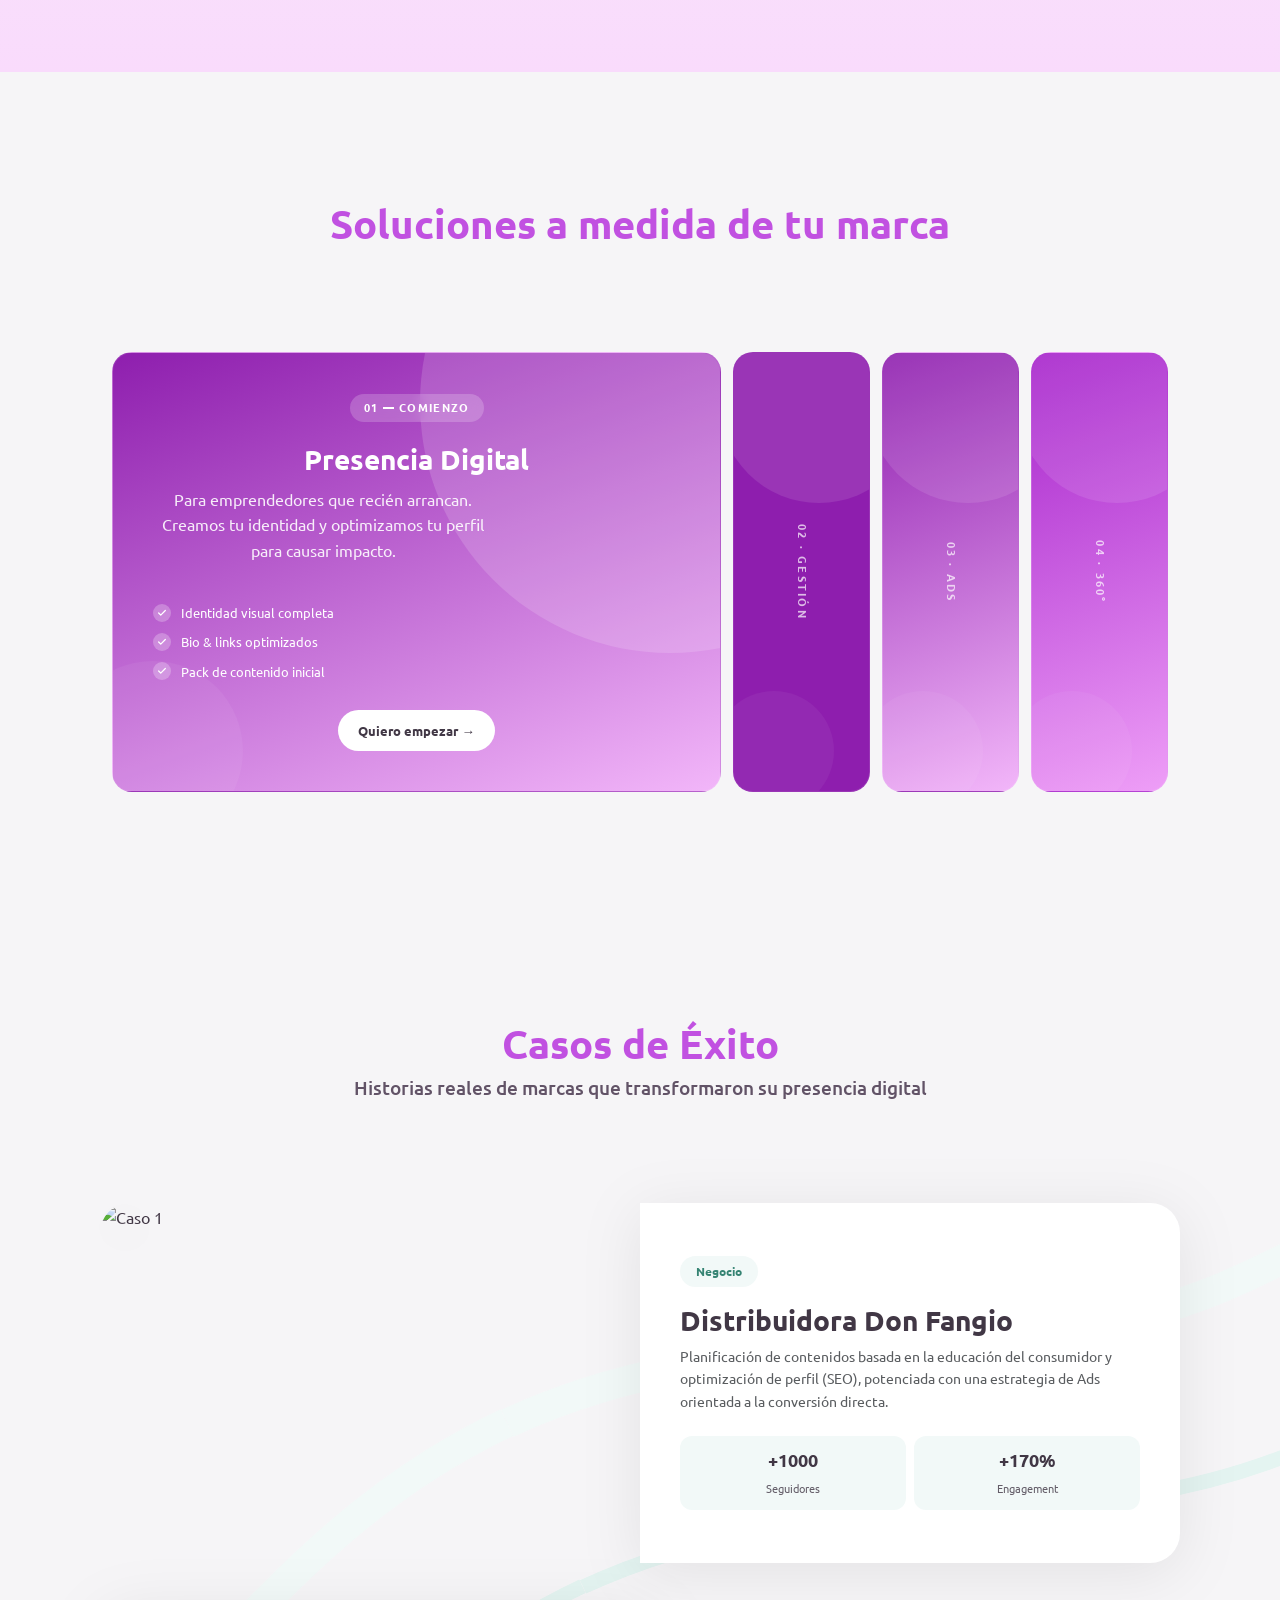
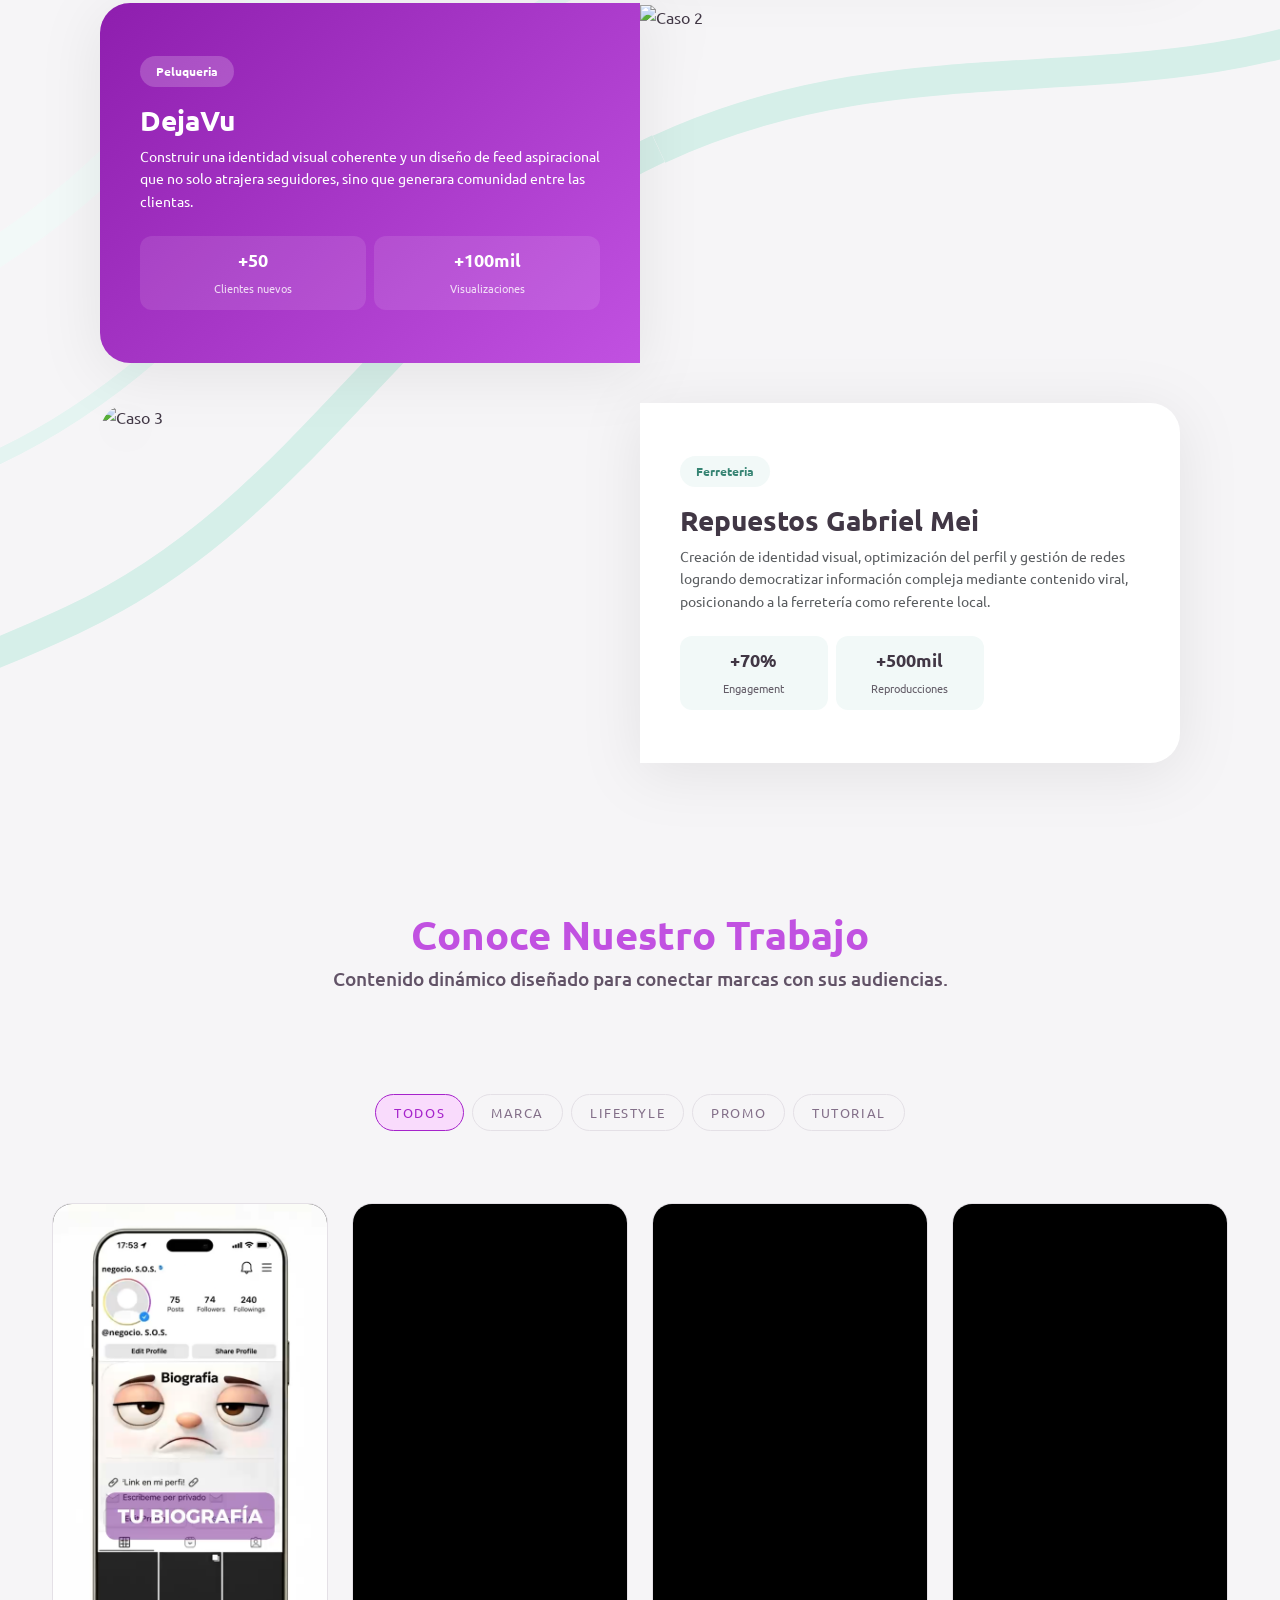
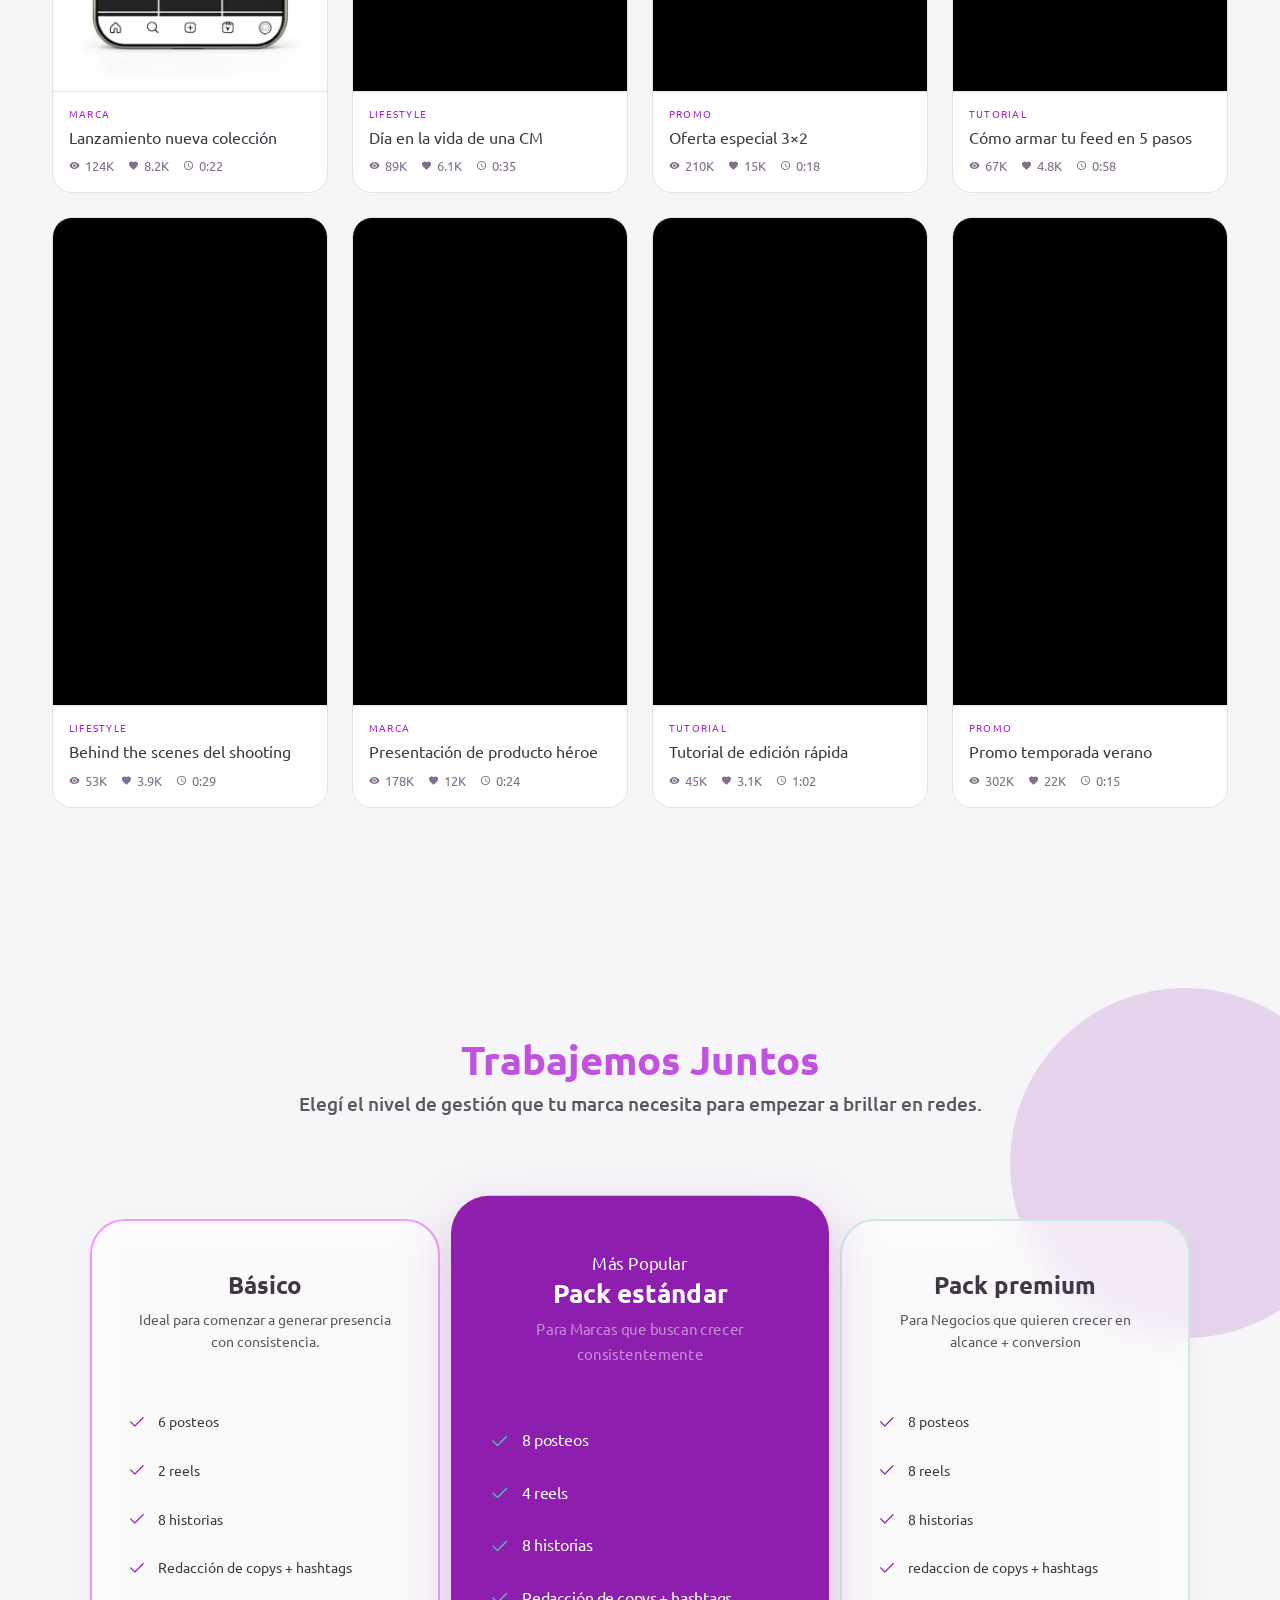
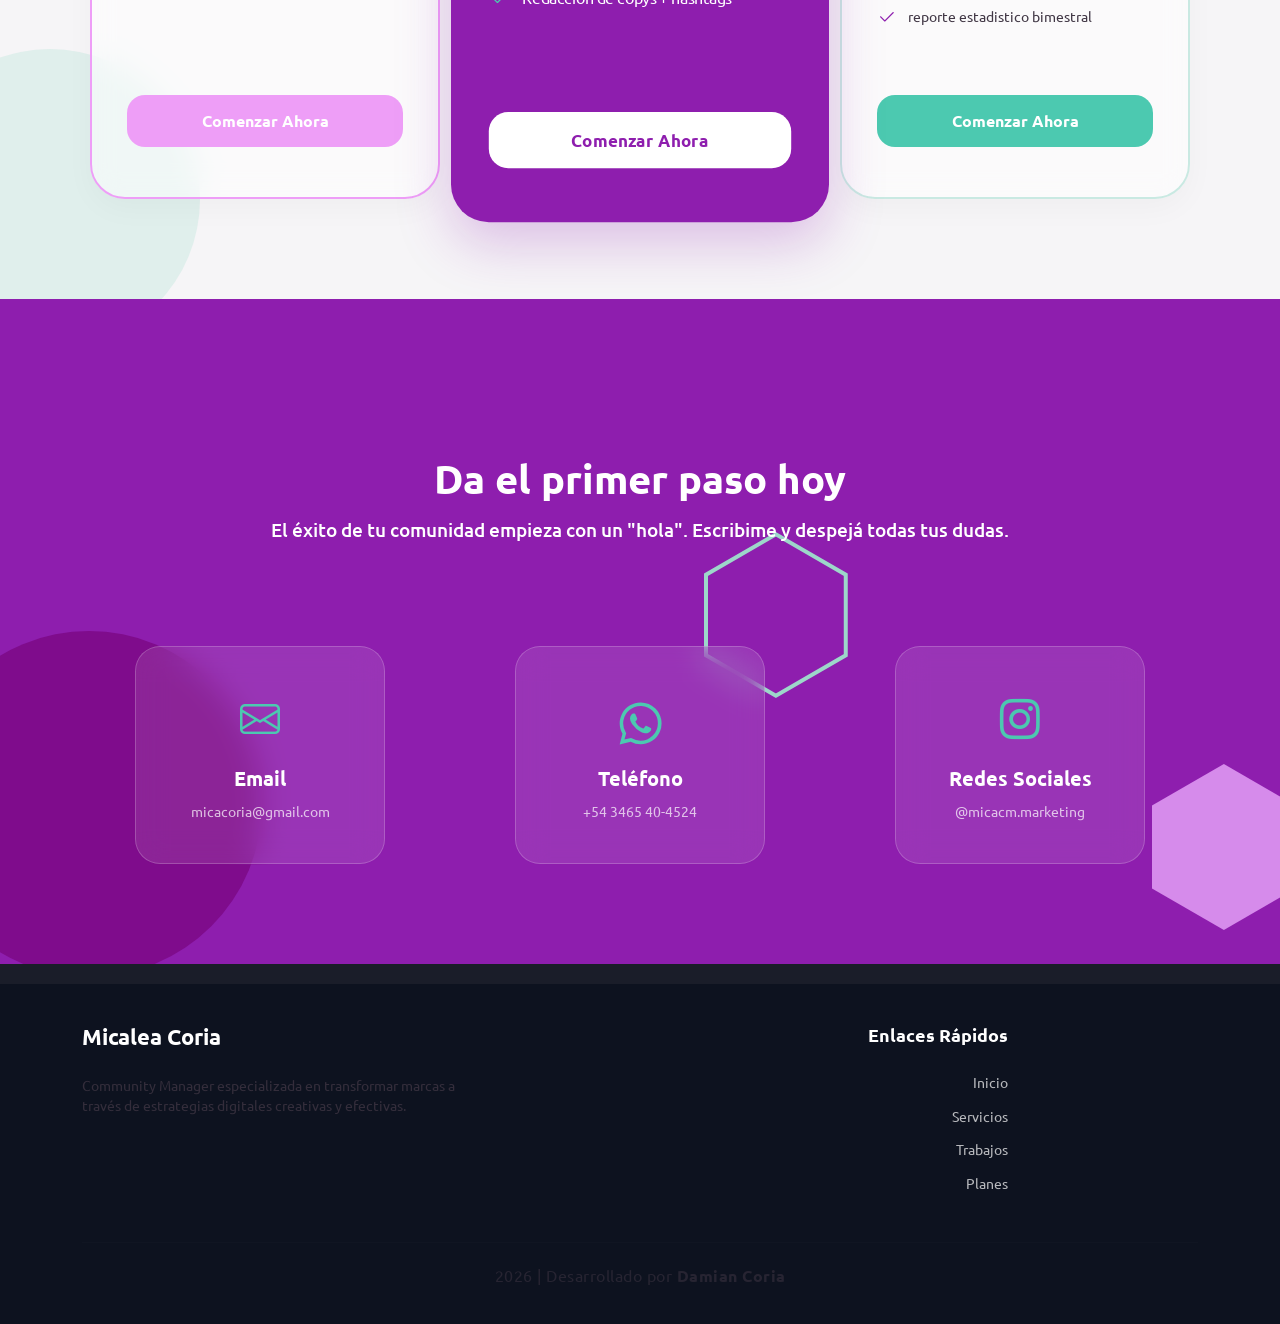
==== commit 8c72a573: "Correccion seccion de videos Co-authored-by: Copilot <copilot@github.com>" ====
--- a/index.html
+++ b/index.html
@@ -775,51 +775,49 @@
         </div>
       </section>
 
-      <!-- Seccion Carrucel TikTok -->
       <section class="video-carousel" id="tiktok-section">
-        <div class="text-center" id="titulo-tiktok">
-          <h2 class="titulo-seccion">Casos de Éxito</h2>
+        <div class="text-center mb-5 py-5" id="titulo-tiktok">
+          <h2 class="titulo-seccion">Conoce Nuestro Trabajo</h2>
           <h6 class="texto-seccion">
-            Historias reales de marcas que transformaron su presencia digital
+            Contenido dinámico diseñado para conectar marcas con sus audiencias.
           </h6>
         </div>
-
-        <div class="carousel-container">
-          <div
-            class="carousel-wrapper d-flex justify-content-center align-items-center"
-          >
-            <div class="video-item side" data-index="0">
-              <video
-                src="assets/videos/video2.MOV"
-                muted
-                playsinline
-                loop
-              ></video>
-            </div>
-
-            <div class="video-item center" data-index="1">
-              <video
-                src="assets/videos/video1.MOV"
-                muted
-                playsinline
-                loop
-              ></video>
-            </div>
-
-            <div class="video-item side" data-index="2">
-              <video
-                src="assets/videos/video3.mp4"
-                muted
-                playsinline
-                loop
-              ></video>
-            </div>
-          </div>
-
-          <div class="controls-container text-center mt-3">
-            <button id="mute-toggle" class="btn btn-outline-dark">
-              <span id="mute-icon">🔇</span> Quitar Silencio
-            </button>
+        
+        <div class="filters" id="filterBar">
+          <button class="f-btn active" data-filter="all">Todos</button>
+          <button class="f-btn" data-filter="marca">Marca</button>
+          <button class="f-btn" data-filter="lifestyle">Lifestyle</button>
+          <button class="f-btn" data-filter="promo">Promo</button>
+          <button class="f-btn" data-filter="tutorial">Tutorial</button>
+        </div>
+
+        <div class="grid-wrap">
+          <div class="container-fluid px-0">
+            <div
+              class="row g-3 g-md-4 justify-content-center"
+              id="videoGrid"
+              style="max-width: 1200px; margin: 0 auto"
+            ></div>
+          </div>
+        </div>
+
+        <!-- MODAL — proporcional, SIN fullscreen -->
+        <div class="modal-bg" id="modal">
+          <div class="modal-box">
+            <button class="m-close" id="mClose">✕</button>
+            <div class="modal-vid-side">
+              <div class="modal-vid-inner" id="mVid"></div>
+            </div>
+            <div class="modal-info">
+              <div class="m-cat" id="mCat"></div>
+              <div class="m-title" id="mTitle"></div>
+              <div class="m-desc" id="mDesc"></div>
+              <div class="m-stats" id="mStats"></div>
+              <div class="m-nav">
+                <button id="mPrev">← Anterior</button>
+                <button id="mNext">Siguiente →</button>
+              </div>
+            </div>
           </div>
         </div>
       </section>
@@ -833,11 +831,10 @@
 
         <div class="container relative-content">
           <div class="text-center mb-5 py-5">
-            <h2 class="fw-bold display-5 titulo-seccion">
-              Conoce nuestro trabajo
-            </h2>
+            <h2 class="fw-bold display-5 titulo-seccion">Trabajemos Juntos</h2>
             <h6 class="text-muted texto-seccion">
-              Historias reales de marcas que transformaron su presencia digital
+              Elegí el nivel de gestión que tu marca necesita para empezar a
+              brillar en redes.
             </h6>
           </div>
 
@@ -958,9 +955,10 @@
 
         <div class="container relative-content text-center text-white">
           <div class="text-center mb-5 py-5">
-            <h2 class="fw-bold display-5 py-2">Conoce nuestro trabajo</h2>
+            <h2 class="fw-bold display-5 py-2">Da el primer paso hoy</h2>
             <h6 class="text-muted texto-contacto">
-              Historias reales de marcas que transformaron su presencia digital
+              El éxito de tu comunidad empieza con un "hola". Escribime y
+              despejá todas tus dudas.
             </h6>
           </div>
 
@@ -1058,188 +1056,7 @@
         </div>
       </div>
     </footer>
-    <script>
-      /**
-       * 1. LÓGICA DE PANELES Y DOTS
-       */
-      function openPanel(index) {
-        document
-          .querySelectorAll(".panel")
-          .forEach((p, i) => p.classList.toggle("open", i === index));
-        document
-          .querySelectorAll(".dot")
-          .forEach((d, i) => d.classList.toggle("active", i === index));
-      }
-      /**
-       * 2. STACK DE PLANES (MÓVIL / SWIPE)
-       */
-      const stack = document.getElementById("planesStack");
-      let touchStartX = 0;
-      let touchEndX = 0;
-
-      if (stack) {
-        stack.addEventListener(
-          "touchstart",
-          (e) => {
-            touchStartX = e.changedTouches[0].screenX;
-          },
-          { passive: true },
-        );
-
-        stack.addEventListener(
-          "touchend",
-          (e) => {
-            touchEndX = e.changedTouches[0].screenX;
-            handleSwipe();
-          },
-          { passive: true },
-        );
-      }
-
-      function handleSwipe() {
-        const swipeThreshold = 50;
-        const wrappers = document.querySelectorAll(".plan-card-wrapper");
-        let currentIndex = Array.from(wrappers).findIndex((w) =>
-          w.classList.contains("active"),
-        );
-
-        if (touchStartX - touchEndX > swipeThreshold) {
-          // Swipe Izquierda -> Siguiente
-          let nextIndex = (currentIndex + 1) % wrappers.length;
-          selectCard(wrappers[nextIndex]);
-        } else if (touchEndX - touchStartX > swipeThreshold) {
-          // Swipe Derecha -> Anterior
-          let prevIndex =
-            (currentIndex - 1 + wrappers.length) % wrappers.length;
-          selectCard(wrappers[prevIndex]);
-        }
-      }
-
-      // Función única selectCard para el stack de planes
-      function selectCard(element) {
-        if (window.innerWidth < 992) {
-          const wrappers = document.querySelectorAll(".plan-card-wrapper");
-
-          if (element.classList.contains("active")) return;
-
-          wrappers.forEach((card) => card.classList.remove("active"));
-          element.classList.add("active");
-
-          if (window.navigator.vibrate) window.navigator.vibrate(20);
-        }
-      }
-
-      /* CARRUCEL DE VIDEOS*/
-      const items = document.querySelectorAll(".video-item");
-      const isMobile = window.innerWidth <= 768;
-
-      /**
-       * 3. Videos Desktop
-       */
-      if (!isMobile) {
-        const initial = document.querySelector(".video-item.center video");
-        if (initial) {
-          initial.loop = true;
-          initial.play();
-        }
-      }
-      if (!isMobile) {
-        items.forEach((item) => {
-          item.addEventListener("click", () => {
-            if (item.classList.contains("center")) return;
-
-            const currentCenter = document.querySelector(".video-item.center");
-            const currentVideo = currentCenter.querySelector("video");
-            const newVideo = item.querySelector("video");
-
-            // Pausar actual
-            currentVideo.pause();
-            currentVideo.currentTime = 0;
-
-            // Cambiar clases
-            currentCenter.classList.remove("center");
-            currentCenter.classList.add("side");
-
-            item.classList.remove("side");
-            item.classList.add("center");
-
-            newVideo.loop = true;
-            newVideo.play();
-          });
-        });
-      }
-
-      /**
-       * 4. Videos Movil
-       */
-      if (isMobile) {
-        const videos = document.querySelectorAll(".video-item video");
-        let currentIndex = 1;
-
-        function setActive(index) {
-          items.forEach((item, i) => {
-            item.classList.remove("center", "side");
-
-            if (i === index) {
-              item.classList.add("center");
-            } else {
-              item.classList.add("side");
-            }
-          });
-
-          videos.forEach((vid) => {
-            vid.pause();
-            vid.currentTime = 0;
-          });
-
-          videos[index].play();
-        }
-
-        // iniciar
-        setActive(currentIndex);
-
-        // loop automático
-        videos.forEach((video, index) => {
-          video.addEventListener("ended", () => {
-            if (index === currentIndex) {
-              currentIndex = (currentIndex + 1) % items.length;
-              setActive(currentIndex);
-            }
-          });
-        });
-      }
-      document.addEventListener("DOMContentLoaded", () => {
-        const videos = document.querySelectorAll(".video-item video");
-        const muteBtn = document.getElementById("mute-toggle");
-        const muteIcon = document.getElementById("mute-icon");
-
-        // 1. Play/Pause al hacer clic
-        videos.forEach((video) => {
-          video.addEventListener("click", () => {
-            if (video.paused) {
-              video.play();
-            } else {
-              video.pause();
-            }
-          });
-        });
-
-        // 2. Control de Audio Global
-        muteBtn.addEventListener("click", () => {
-          let isMuted = false;
-
-          videos.forEach((video) => {
-            video.muted = !video.muted;
-            isMuted = video.muted;
-          });
-
-          // Actualizar interfaz del botón
-          muteIcon.textContent = isMuted ? "🔇" : "🔊";
-          muteBtn.textContent = isMuted ? " Quitar Silencio" : " Silenciar";
-          muteBtn.prepend(muteIcon);
-        });
-      });
-    </script>
+    <script src="script.js"></script>
     <script src="https://cdn.jsdelivr.net/npm/bootstrap@5.3.3/dist/js/bootstrap.bundle.min.js"></script>
   </body>
 </html>
--- a/src/styles.css
+++ b/src/styles.css
@@ -1,525 +1,604 @@
 /* ==========================================================================
    IMPORTACIÓN Y VARIABLES
    ========================================================================== */
-@import url('https://fonts.googleapis.com/css2?family=Ubuntu:wght@300;400;500;700&display=swap');
+@import url("https://fonts.googleapis.com/css2?family=Ubuntu:wght@300;400;500;700&display=swap");
 
 :root {
-    /* Paleta de Colores */
-    --P100: #D68BEB; --P200: #C151E1; --P300: #A623CB; --P400: #8E1EAE; --P500: #6B1783; --P600: #59136D; --P700: #470F57;
-    --S100: #F9DBFC; --S200: #F7CFFB; --S300: #F2B6F9; --S400: #EE9EF7; --S500: #DE40EF; --S600: #AA0FBB; --S700: #7F0C8C;
-    --T100: #F2F9F8; --T200: #E4F4F1; --T300: #D6EFE9; --T400: #C9E9E2; --T500: #9DD7CA; --T600: #48B099; --T700: #368473;
-    --B100: #F6F5F7; --B200: #EDEAEE; --B300: #E4E0E6; --B400: #DBD5DD; --B500: #836F89; --B600: #625367; --B700: #413745;
-
-    /* Tipografía Standard (Desktop) */
-    --font-family: 'Ubuntu', sans-serif;
-    --fs-h1: 2.986rem; --fs-h2: 2.488rem; --fs-h3: 2.074rem; --fs-h4: 1.728rem;
-    --fs-h5: 1.44rem;  --fs-h6: 1.2rem;    --fs-p: 1rem;      --fs-small: 0.833rem;
-    --fw-regular: 400; --fw-medium: 500; --fw-bold: 700;
-    
-    /* Configuración Visual */
-    --radius-lg: 40px;
-    --radius-md: 20px;
+  /* Paleta de Colores */
+  --P100: #d68beb;
+  --P200: #c151e1;
+  --P300: #a623cb;
+  --P400: #8e1eae;
+  --P500: #6b1783;
+  --P600: #59136d;
+  --P700: #470f57;
+  --S100: #f9dbfc;
+  --S200: #f7cffb;
+  --S300: #f2b6f9;
+  --S400: #ee9ef7;
+  --S500: #de40ef;
+  --S600: #aa0fbb;
+  --S700: #7f0c8c;
+  --T100: #f2f9f8;
+  --T200: #e4f4f1;
+  --T300: #d6efe9;
+  --T400: #c9e9e2;
+  --T500: #9dd7ca;
+  --T600: #48b099;
+  --T700: #368473;
+  --B100: #f6f5f7;
+  --B200: #edeaee;
+  --B300: #e4e0e6;
+  --B400: #dbd5dd;
+  --B500: #836f89;
+  --B600: #625367;
+  --B700: #413745;
+
+  --bg: var(--B100);
+  --surface: var(--B100);
+  --card: #ffffff;
+  --border: var(--B300);
+  --accent: var(--P300);
+  --accent2: var(--P200);
+  --text: var(--B700);
+  --muted: var(--B500);
+  --tag-bg: var(--S100);
+  --radius: 20px;
+
+  /* Tipografía Standard (Desktop) */
+  --font-family: "Ubuntu", sans-serif;
+  --fs-h1: 2.986rem;
+  --fs-h2: 2.488rem;
+  --fs-h3: 2.074rem;
+  --fs-h4: 1.728rem;
+  --fs-h5: 1.44rem;
+  --fs-h6: 1.2rem;
+  --fs-p: 1rem;
+  --fs-small: 0.833rem;
+  --fw-regular: 400;
+  --fw-medium: 500;
+  --fw-bold: 700;
+
+  /* Configuración Visual */
+  --radius-lg: 40px;
+  --radius-md: 20px;
 }
 
 @media (max-width: 768px) {
-    :root {
-        /* Escala un paso abajo para móviles */
-        --fs-h1: 2.488rem; --fs-h2: 2.074rem; --fs-h3: 1.728rem; --fs-h4: 1.44rem;
-        --fs-h5: 1.2rem;   --fs-h6: 1rem;     --fs-p: 0.833rem;
-    }
-
-    h1,h2,h3,h4,h5,h6,p{
-        text-align: center !important;
-        margin-left: auto;
-        margin-right: auto; 
-    }
+  :root {
+    /* Escala un paso abajo para móviles */
+    --fs-h1: 2.488rem;
+    --fs-h2: 2.074rem;
+    --fs-h3: 1.728rem;
+    --fs-h4: 1.44rem;
+    --fs-h5: 1.2rem;
+    --fs-h6: 1rem;
+    --fs-p: 0.833rem;
+  }
+
+  h1,
+  h2,
+  h3,
+  h4,
+  h5,
+  h6,
+  p {
+    text-align: center !important;
+    margin-left: auto;
+    margin-right: auto;
+  }
 }
 
 /* ==========================================================================
    RESET Y BASE
    ========================================================================== */
-*, *::before, *::after {
-    margin: 0; padding: 0; box-sizing: border-box;
-    font-family: var(--font-family) !important;
+*,
+*::before,
+*::after {
+  margin: 0;
+  padding: 0;
+  box-sizing: border-box;
+  font-family: var(--font-family) !important;
 }
 
 body {
-    background-color: var(--B100);
-    color: var(--B700);
-    line-height: 1.6;
-}
-
-h1, .h1-design { font-size: var(--fs-h1); font-weight: var(--fw-bold); color: var(--P400); }
-h2, .h2-design { font-size: var(--fs-h2); font-weight: var(--fw-bold); color: var(--P400); }
-p, .p-design   { font-size: var(--fs-p); color: var(--B700); }
-
-.texto-seccion{
-    font-size: var(--fs-h6);
-    color: var(--B600);
-}
-.titulo-seccion{
-    font-size: var(--fs-h2);
-    color: var(--P200);
+  background-color: var(--B100);
+  color: var(--B700);
+  line-height: 1.6;
+}
+
+h1,
+.h1-design {
+  font-size: var(--fs-h1);
+  font-weight: var(--fw-bold);
+  color: var(--P400);
+}
+h2,
+.h2-design {
+  font-size: var(--fs-h2);
+  font-weight: var(--fw-bold);
+  color: var(--P400);
+}
+p,
+.p-design {
+  font-size: var(--fs-p);
+  color: var(--B700);
+}
+
+.texto-seccion {
+  font-size: var(--fs-h6);
+  color: var(--B600);
+}
+.titulo-seccion {
+  font-size: var(--fs-h2);
+  color: var(--P200);
 }
 section {
-    /* Ajusta este valor hasta que la sección quede donde te guste. 
+  /* Ajusta este valor hasta que la sección quede donde te guste. 
        Si tu navbar mide 80px, prueba con 150px o 200px */
-    scroll-margin-top: -100px; 
+  scroll-margin-top: -100px;
 }
 /* ==========================================================================
    NAVBAR
    ========================================================================== */
 
 .custom-navbar {
-    background-color: transparent !important;
-    backdrop-filter: none;
-}
-
-.navbar-brand-custom, 
+  background-color: transparent !important;
+  backdrop-filter: none;
+}
+
+.navbar-brand-custom,
 .navbar-collapse-custom {
-    /* Usamos un color muy clarito y transparente */
-    background-color: rgba(202, 232, 225, 0.7) !important;
-    
-    /* El efecto de desenfoque */
-    backdrop-filter: blur(12px);
-    -webkit-backdrop-filter: blur(12px);
-    
-    /* Un borde sutil para que se note el límite del vidrio */
-    background-color: rgba(202, 232, 225, 0.7) !important;
-    
-    padding: 10px 10px;
-    border-radius: var(--radius-lg);
-    font-weight: var(--fw-bold);
-    color: var(--B700) !important;
-    box-shadow: 0 4px 15px rgba(0,0,0,0.05);
-}
-
+  /* Usamos un color muy clarito y transparente */
+  background-color: rgba(202, 232, 225, 0.7) !important;
+
+  /* El efecto de desenfoque */
+  backdrop-filter: blur(12px);
+  -webkit-backdrop-filter: blur(12px);
+
+  /* Un borde sutil para que se note el límite del vidrio */
+  background-color: rgba(202, 232, 225, 0.7) !important;
+
+  padding: 10px 10px;
+  border-radius: var(--radius-lg);
+  font-weight: var(--fw-bold);
+  color: var(--B700) !important;
+  box-shadow: 0 4px 15px rgba(0, 0, 0, 0.05);
+}
 
 /* Ajuste del contenedor de la marca */
 .navbar-brand-custom {
-    height: 60px;
-    width: 200px;
-    display: flex;
-    justify-content: center;
-    align-items: center;
-    margin: 0;
-    padding: 0; /* Limpiamos paddings que puedan desviar el texto */
-    text-decoration: none; /* Quita subrayados del enlace */
+  height: 60px;
+  width: 200px;
+  display: flex;
+  justify-content: center;
+  align-items: center;
+  margin: 0;
+  padding: 0; /* Limpiamos paddings que puedan desviar el texto */
+  text-decoration: none; /* Quita subrayados del enlace */
 }
 
 /* El texto dentro */
 .texto-titulo {
-    margin: 0 !important;
-    padding: 0 !important;
-    line-height: 1;
-    white-space: nowrap; /* Evita que el nombre se parta en dos líneas */
-}
-
-
-
-.nav-link { 
-    color: var(--B700) !important; 
-    font-weight: var(--fw-medium); 
-    margin-right: 5px;
-    margin-left: 5px;
-    margin-top: -2px;
-    margin-bottom: -2px;
+  margin: 0 !important;
+  padding: 0 !important;
+  line-height: 1;
+  white-space: nowrap; /* Evita que el nombre se parta en dos líneas */
+}
+
+.nav-link {
+  color: var(--B700) !important;
+  font-weight: var(--fw-medium);
+  margin-right: 5px;
+  margin-left: 5px;
+  margin-top: -2px;
+  margin-bottom: -2px;
 }
 
 .btn-presupuesto {
-    background-color: var(--T500) !important;
-    border-radius: var(--radius-lg);
-    font-weight: var(--fw-bold);
-    padding: 10px 25px !important;
-    border: none;
-    transition: transform 0.2s;
-}
-.btn-presupuesto:hover { transform: scale(1.05); }
-
+  background-color: var(--T500) !important;
+  border-radius: var(--radius-lg);
+  font-weight: var(--fw-bold);
+  padding: 10px 25px !important;
+  border: none;
+  transition: transform 0.2s;
+}
+.btn-presupuesto:hover {
+  transform: scale(1.05);
+}
 
 /* Estilo del botón hamburguesa */
 .navbar-toggler {
-    border: none; /* Quitamos el borde por defecto */
-    background-color: rgba(202, 232, 225, 0.8) !important; /* Tu color menta */
-    backdrop-filter: blur(12px);
-    -webkit-backdrop-filter: blur(12px);
-    
-    padding: 10px;
-    border-radius: 15px; /* Bordes bastante redondeados */
-    box-shadow: 0 4px 15px rgba(0,0,0,0.05);
+  border: none; /* Quitamos el borde por defecto */
+  background-color: rgba(202, 232, 225, 0.8) !important; /* Tu color menta */
+  backdrop-filter: blur(12px);
+  -webkit-backdrop-filter: blur(12px);
+
+  padding: 10px;
+  border-radius: 15px; /* Bordes bastante redondeados */
+  box-shadow: 0 4px 15px rgba(0, 0, 0, 0.05);
 }
 
 .navbar-toggler:focus {
-    box-shadow: 0 0 0 2px var(--T500);
-    outline: none;
+  box-shadow: 0 0 0 2px var(--T500);
+  outline: none;
 }
 
 /* --- AJUSTES PARA MÓVILES (MENOS DE 768px) --- */
 @media (max-width: 768px) {
-    .navbar-brand-custom {
-        width: 160px; /* Reducimos el ancho del contenedor en móvil */
-        height: 50px;
-    }
-
-    .texto-titulo {
-        font-size: 1rem; /* Más pequeño en móvil */
-    }
-    
-    /* El botón burger también un poco más pequeño en móvil si quieres */
-    .navbar-toggler {
-        padding: 8px;
-        border-radius: 12px;
-    }
-     .navbar-brand-custom {
-        width: 160px; /* Reducimos el ancho del contenedor en móvil */
-        height: 50px;
-        z-index: 1000;
-    }
-
-    .texto-titulo {
-        font-size: 1rem; /* Más pequeño en móvil */
-    }
-    
-    /* El botón burger también un poco más pequeño en móvil si quieres */
-    .navbar-toggler {
-        padding: 8px;
-        border-radius: 12px;
-    }
-
-    .shape-3 svg {
-        width: 80px !important; /* Un poco más pequeño en móvil */
-        height: auto;
-    }
+  .navbar-brand-custom {
+    width: 160px; /* Reducimos el ancho del contenedor en móvil */
+    height: 50px;
+  }
+
+  .texto-titulo {
+    font-size: 1rem; /* Más pequeño en móvil */
+  }
+
+  /* El botón burger también un poco más pequeño en móvil si quieres */
+  .navbar-toggler {
+    padding: 8px;
+    border-radius: 12px;
+  }
+  .navbar-brand-custom {
+    width: 160px; /* Reducimos el ancho del contenedor en móvil */
+    height: 50px;
+    z-index: 1000;
+  }
+
+  .texto-titulo {
+    font-size: 1rem; /* Más pequeño en móvil */
+  }
+
+  /* El botón burger también un poco más pequeño en móvil si quieres */
+  .navbar-toggler {
+    padding: 8px;
+    border-radius: 12px;
+  }
+
+  .shape-3 svg {
+    width: 80px !important; /* Un poco más pequeño en móvil */
+    height: auto;
+  }
 }
 
 @media (min-width: 992px) {
-    .navbar-collapse-custom {
-        width: auto;
-        flex-grow: 0;
-    }
-    .navbar-collapse {
-        margin-top: 15px; /* Espacio para que no pegue con el botón burger */
-    }
-}
-
+  .navbar-collapse-custom {
+    width: auto;
+    flex-grow: 0;
+  }
+  .navbar-collapse {
+    margin-top: 15px; /* Espacio para que no pegue con el botón burger */
+  }
+}
 
 /* ==========================================================================
    HERO SECTION
    ========================================================================== */
-.hero { 
-    margin-top: 4rem; 
-    margin-bottom: 3rem;
-    padding-bottom: 7rem;
-    min-height: 70vh; 
-    display: flex; 
-    align-items: center;
-    position: relative;
+.hero {
+  margin-top: 4rem;
+  margin-bottom: 3rem;
+  padding-bottom: 7rem;
+  min-height: 70vh;
+  display: flex;
+  align-items: center;
+  position: relative;
 }
 
 .hero .container {
-    position: relative;
-    z-index: 10; /* Un número mayor que el de las formas */
-}
-
-.hero-title { margin-bottom: 1.5rem; }
-.hero-description { margin-bottom: 2.5rem; max-width: 90%; }
-
-.columna-hero-1{
-    background: rgba(255, 255, 255, 0.15);
-    
-    backdrop-filter: blur(10px);
-    -webkit-backdrop-filter: blur(10px);
-    
-    border-radius: 90px;
-    
-    box-shadow: 0 0 60px 10px rgba(255, 255, 255, 0.15);
-    
-    border: 1px solid rgba(255, 255, 255, 0.1);
-
-    padding: 40px; 
-    transition: box-shadow 0.3s ease; /* Suaviza cambios */
-}
-
+  position: relative;
+  z-index: 10; /* Un número mayor que el de las formas */
+}
+
+.hero-title {
+  margin-bottom: 1.5rem;
+}
+.hero-description {
+  margin-bottom: 2.5rem;
+  max-width: 90%;
+}
+
+.columna-hero-1 {
+  background: rgba(255, 255, 255, 0.15);
+
+  backdrop-filter: blur(10px);
+  -webkit-backdrop-filter: blur(10px);
+
+  border-radius: 90px;
+
+  box-shadow: 0 0 60px 10px rgba(255, 255, 255, 0.15);
+
+  border: 1px solid rgba(255, 255, 255, 0.1);
+
+  padding: 40px;
+  transition: box-shadow 0.3s ease; /* Suaviza cambios */
+}
 
 /* Formas de Fondo */
 .hero-shapes {
-    position: absolute;
-    inset: 0;
-    z-index: 0;
-    pointer-events: none;
-    overflow: hidden; /* Evita que las formas grandes creen scroll lateral */
+  position: absolute;
+  inset: 0;
+  z-index: 0;
+  pointer-events: none;
+  overflow: hidden; /* Evita que las formas grandes creen scroll lateral */
 }
 
 .shape {
-    position: absolute;
-    z-index: -1;
-    display: flex; /* Asegura centrado del contenido (SVG) */
-    align-items: center;
-    justify-content: center;
-    transition: all 0.5s ease; /* Suaviza cambios al redimensionar */
+  position: absolute;
+  z-index: -1;
+  display: flex; /* Asegura centrado del contenido (SVG) */
+  align-items: center;
+  justify-content: center;
+  transition: all 0.5s ease; /* Suaviza cambios al redimensionar */
 }
 
 .shape-1 {
-    top: 10%;
-    left: 80%;
-    animation: float-hexagon 8s ease-in-out infinite;
+  top: 10%;
+  left: 80%;
+  animation: float-hexagon 8s ease-in-out infinite;
 }
 
 .shape-hexagon {
-    width: 232px;
-    height: 232px;
+  width: 232px;
+  height: 232px;
 }
 
 .shape-hexagon svg {
-    width: 100%;
-    height: 100%;
-}
-
-.shape-2{
-    top: 40%;
-    left: 5%;
-}
-
-.shape-circle svg{
-    animation: orbit-pulse 10s linear infinite;
+  width: 100%;
+  height: 100%;
+}
+
+.shape-2 {
+  top: 40%;
+  left: 5%;
+}
+
+.shape-circle svg {
+  animation: orbit-pulse 10s linear infinite;
 }
 
 /* --- Animacion Circulo --- */
 @keyframes orbit-pulse {
-    0% {
-        transform: rotate(0deg) scale(1) translateX(0);
-    }
-    33% {
-        transform: rotate(120deg) scale(1.1) translateX(10px);
-    }
-    66% {
-        transform: rotate(240deg) scale(0.9) translateX(-10px);
-    }
-    100% {
-        transform: rotate(360deg) scale(1) translateX(0);
-    }
-}
-
+  0% {
+    transform: rotate(0deg) scale(1) translateX(0);
+  }
+  33% {
+    transform: rotate(120deg) scale(1.1) translateX(10px);
+  }
+  66% {
+    transform: rotate(240deg) scale(0.9) translateX(-10px);
+  }
+  100% {
+    transform: rotate(360deg) scale(1) translateX(0);
+  }
+}
 
 /* --- Hexagono --- */
 @keyframes float-hexagon {
-    0%, 100% { transform: translateY(0) rotate(0deg); }
-    50% { transform: translateY(-20px) rotate(10deg); }
-}
-
+  0%,
+  100% {
+    transform: translateY(0) rotate(0deg);
+  }
+  50% {
+    transform: translateY(-20px) rotate(10deg);
+  }
+}
 
 /* Botones */
 .btn-hero {
-    border-radius: var(--radius-md);
-    padding: 12px 20px;
-    font-weight: var(--fw-medium);
-    border: none;
-    transition: all 0.3s ease;
-}
-
-#btn-hero-1 { 
-    background-color: var(--S500); 
-    color: white; }
+  border-radius: var(--radius-md);
+  padding: 12px 20px;
+  font-weight: var(--fw-medium);
+  border: none;
+  transition: all 0.3s ease;
+}
+
+#btn-hero-1 {
+  background-color: var(--S500);
+  color: white;
+}
 
 #btn-hero-2 {
-    color: var(--S500); 
-    border: 1px solid; 
-    border-color: var(--S500);
-    background-color: white;
-}
-#btn-hero-3 { 
-    background-color: var(--S500);
-    color: white;
-}
-
-.btn-hero:hover { 
-    transform: translateY(-3px); 
-    filter: brightness(1.1); 
+  color: var(--S500);
+  border: 1px solid;
+  border-color: var(--S500);
+  background-color: white;
+}
+#btn-hero-3 {
+  background-color: var(--S500);
+  color: white;
+}
+
+.btn-hero:hover {
+  transform: translateY(-3px);
+  filter: brightness(1.1);
 }
 
 /* Imagen */
 #imagen-hero {
-    max-width: 350px;
-    background: rgba(255, 255, 255, 0.2); /* Color blanco muy transparente */
-    backdrop-filter: blur(5px); /* Desenfoca lo que hay DETRÁS de la imagen */
-    -webkit-backdrop-filter: blur(10px);
-    border-radius: 250px;
-    padding: 10px;
+  max-width: 350px;
+  background: rgba(255, 255, 255, 0.2); /* Color blanco muy transparente */
+  backdrop-filter: blur(5px); /* Desenfoca lo que hay DETRÁS de la imagen */
+  -webkit-backdrop-filter: blur(10px);
+  border-radius: 250px;
+  padding: 10px;
 }
 
 @media (max-width: 320px) {
-    .navbar-brand-custom {
-        width: 140px;
-    }
-    .texto-titulo {
-        font-size: 0.9rem;
-    }
+  .navbar-brand-custom {
+    width: 140px;
+  }
+  .texto-titulo {
+    font-size: 0.9rem;
+  }
 }
 
 /* --- 2. MÓVILES (Smartphone estándar < 768px) --- */
 @media (max-width: 767.98px) {
-    /* Navbar */
-    .navbar-brand-custom {
-        width: 160px; /* Título más pequeño */
-        height: 50px;
-    }
-    .texto-titulo {
-        font-size: 1.1rem;
-    }
-    
-    /* Botón Hamburguesa */
-    .navbar-toggler {
-        padding: 8px;
-        border-radius: 12px;
-        transform: scale(0.9); /* Un toque más compacto */
-    }
-
-    /* Formas Geométricas */
-    .shape-hexagon {
-        width: 130px; /* El hexágono se achica para no tapar todo */
-        height: 130px;
-
-        top: 50%;
-        left: 60%;
-    }
-
-    .shape-circle{
-        width: 230px; /* El hexágono se achica para no tapar todo */
-        height: 230px;
-
-        top: 70%;
-        left: 10%;
-    }
-
-    .shape-3 svg {
-        width: 70px; /* El círculo de la esquina superior */
-        height: auto;
-    }
-
-    /* Hero */
-    .columna-hero-1 {
-        border-radius: 40px; /* Menos curva para aprovechar espacio */
-        padding: 20px;
-        box-shadow: 0 0 30px 5px rgba(255, 255, 255, 0.15);
-    }
-    
-    #imagen-hero {
-        max-width: 280px; /* Imagen más pequeña para que quepa el texto */
-    }
-
-    .hero-buttons {
-        justify-content: center; /* Centra los botones en la pantalla */
-        width: 100%;
-        flex-wrap: nowrap; /* Evita que el segundo botón baje */
-    }
-
-    .hero-buttons .btn {
-        /* Ajustamos el tamaño para que quepan ambos */
-        flex: 1; /* Hace que ambos botones midan lo mismo */
-        padding: 10px 15px !important;
-        font-size: 0.9rem; /* Achicamos un poco la letra */
-        white-space: nowrap; /* Evita que el texto salte de línea */
-        min-width: fit-content;
-    }
+  /* Navbar */
+  .navbar-brand-custom {
+    width: 160px; /* Título más pequeño */
+    height: 50px;
+  }
+  .texto-titulo {
+    font-size: 1.1rem;
+  }
+
+  /* Botón Hamburguesa */
+  .navbar-toggler {
+    padding: 8px;
+    border-radius: 12px;
+    transform: scale(0.9); /* Un toque más compacto */
+  }
+
+  /* Formas Geométricas */
+  .shape-hexagon {
+    width: 130px; /* El hexágono se achica para no tapar todo */
+    height: 130px;
+
+    top: 50%;
+    left: 60%;
+  }
+
+  .shape-circle {
+    width: 230px; /* El hexágono se achica para no tapar todo */
+    height: 230px;
+
+    top: 70%;
+    left: 10%;
+  }
+
+  .shape-3 svg {
+    width: 70px; /* El círculo de la esquina superior */
+    height: auto;
+  }
+
+  /* Hero */
+  .columna-hero-1 {
+    border-radius: 40px; /* Menos curva para aprovechar espacio */
+    padding: 20px;
+    box-shadow: 0 0 30px 5px rgba(255, 255, 255, 0.15);
+  }
+
+  #imagen-hero {
+    max-width: 280px; /* Imagen más pequeña para que quepa el texto */
+  }
+
+  .hero-buttons {
+    justify-content: center; /* Centra los botones en la pantalla */
+    width: 100%;
+    flex-wrap: nowrap; /* Evita que el segundo botón baje */
+  }
+
+  .hero-buttons .btn {
+    /* Ajustamos el tamaño para que quepan ambos */
+    flex: 1; /* Hace que ambos botones midan lo mismo */
+    padding: 10px 15px !important;
+    font-size: 0.9rem; /* Achicamos un poco la letra */
+    white-space: nowrap; /* Evita que el texto salte de línea */
+    min-width: fit-content;
+  }
 }
 
 /* --- 3. TABLETS (Portrait y Landscape 768px a 991px) --- */
 @media (min-width: 768px) and (max-width: 991.98px) {
-    .navbar-brand-custom {
-        width: 180px;
-    }
-    .texto-titulo {
-        font-size: 1.2rem;
-    }
-    
-    .navbar-collapse-custom {
-        margin-top: 15px; /* Separación cuando el menú cae */
-        padding: 15px;
-    }
+  .navbar-brand-custom {
+    width: 180px;
+  }
+  .texto-titulo {
+    font-size: 1.2rem;
+  }
+
+  .navbar-collapse-custom {
+    margin-top: 15px; /* Separación cuando el menú cae */
+    padding: 15px;
+  }
 }
 
 /* --- 4. DESKTOP (Laptops y Monitores > 992px) --- */
 @media (min-width: 992px) {
-    /* Aquí forzamos que el menú NO sea 100% ancho */
-    .navbar-collapse-custom {
-        width: auto;
-        flex-grow: 0;
-        display: flex;
-        gap: 10px; /* Espacio entre botones del menú */
-    }
-    
-    /* El título vuelve a su tamaño original */
-    .texto-titulo {
-        font-size: 1.25rem;
-    }
+  /* Aquí forzamos que el menú NO sea 100% ancho */
+  .navbar-collapse-custom {
+    width: auto;
+    flex-grow: 0;
+    display: flex;
+    gap: 10px; /* Espacio entre botones del menú */
+  }
+
+  /* El título vuelve a su tamaño original */
+  .texto-titulo {
+    font-size: 1.25rem;
+  }
 }
 
 /* --- 5. PANTALLAS MUY GRANDES (> 1400px) --- */
 @media (min-width: 1400px) {
-    .container {
-        max-width: 1320px;
-    }
+  .container {
+    max-width: 1320px;
+  }
 }
 
 /* ==========================================================================
    Seccion Motivos
    ========================================================================== */
 
-.motivos{
-    text-align: center !important;
-    padding-top: 12rem;
-    padding-bottom: 8.75rem;
-    margin-left: auto;
-    margin-right: auto;
-    
-
-    background: linear-gradient(0deg, var(--S100) 0%, rgba(255, 255, 255, 0.15) 100%);
-    
-}
-
-.row-bloques{
-    margin-top: 7rem;
+.motivos {
+  text-align: center !important;
+  padding-top: 12rem;
+  padding-bottom: 8.75rem;
+  margin-left: auto;
+  margin-right: auto;
+
+  background: linear-gradient(
+    0deg,
+    var(--S100) 0%,
+    rgba(255, 255, 255, 0.15) 100%
+  );
+}
+
+.row-bloques {
+  margin-top: 7rem;
 }
 
 /* --- TABLETS (Hasta 991px) --- */
 @media (max-width: 991.98px) {
-    .motivos {
-        padding-top: 8rem; /* Reducimos el espacio superior */
-        padding-bottom: 6rem;
-    }
-
-    .row-bloques {
-        margin-top: 5rem; /* Acortamos la distancia entre el título y los bloques */
-    }
+  .motivos {
+    padding-top: 8rem; /* Reducimos el espacio superior */
+    padding-bottom: 6rem;
+  }
+
+  .row-bloques {
+    margin-top: 5rem; /* Acortamos la distancia entre el título y los bloques */
+  }
 }
 
 /* --- MÓVILES (Hasta 767px) --- */
 @media (max-width: 767.98px) {
-    .motivos {
-        padding-top: 5rem; /* Espaciado mucho más compacto para celular */
-        padding-bottom: 4rem;
-        padding-left: 20px; /* Añadimos seguridad a los lados */
-        padding-right: 20px;
-    }
-
-    .row-bloques {
-        margin-top: 3.5rem;
-    }
-    
-    /* Centrado forzado de los elementos internos en móviles */
-    .row-bloques > div {
-        margin-bottom: 2.5rem; /* Espacio entre los bloques cuando se apilan */
-        display: flex;
-        flex-direction: column;
-        align-items: center;
-    }
+  .motivos {
+    padding-top: 5rem; /* Espaciado mucho más compacto para celular */
+    padding-bottom: 4rem;
+    padding-left: 20px; /* Añadimos seguridad a los lados */
+    padding-right: 20px;
+  }
+
+  .row-bloques {
+    margin-top: 3.5rem;
+  }
+
+  /* Centrado forzado de los elementos internos en móviles */
+  .row-bloques > div {
+    margin-bottom: 2.5rem; /* Espacio entre los bloques cuando se apilan */
+    display: flex;
+    flex-direction: column;
+    align-items: center;
+  }
 }
 
 /* --- MÓVILES EXTRA PEQUEÑOS (Hasta 480px) --- */
 @media (max-width: 479.98px) {
-    .motivos {
-        padding-top: 4rem;
-    }
+  .motivos {
+    padding-top: 4rem;
+  }
 }
 
 /* ==========================================================================
@@ -527,353 +606,382 @@
    ========================================================================== */
 
 .soluciones-container {
-    padding: 80px 24px;
-    display: flex;
-    flex-direction: column;
-    align-items: center;
-    justify-content: center;
-    background-color: var(--B100);
-    text-align: center !important;
-
-    scroll-margin-top: 5px;
+  padding: 80px 24px;
+  display: flex;
+  flex-direction: column;
+  align-items: center;
+  justify-content: center;
+  background-color: var(--B100);
+  text-align: center !important;
+
+  scroll-margin-top: 5px;
 }
 
 .section-acordeon {
-    max-width: 1080px;
-    width: 100%;
+  max-width: 1080px;
+  width: 100%;
 }
 
 .sub-acordeon {
-    text-align: center;
-    font-size: var(--fs-small);
-    color: var(--B500);
-    margin-bottom: 64px;
+  text-align: center;
+  font-size: var(--fs-small);
+  color: var(--B500);
+  margin-bottom: 64px;
 }
 
 /* ── ACORDEÓN HORIZONTAL ── */
 .accordion {
-    display: flex;
-    gap: 12px;
-    height: 440px;
-    width: 100%;
+  display: flex;
+  gap: 12px;
+  height: 440px;
+  width: 100%;
 }
 
 .panel {
-    border-radius: var(--radius-md);
-    overflow: hidden;
-    cursor: pointer;
-    position: relative;
-    transition: flex 0.6s cubic-bezier(0.77, 0, 0.18, 1);
-    flex: 1;
-    min-width: 72px;
-    border: 1px solid rgba(255,255,255,0.1);
-}
-
-.panel.open { 
-    flex: 4.5; 
+  border-radius: var(--radius-md);
+  overflow: hidden;
+  cursor: pointer;
+  position: relative;
+  transition: flex 0.6s cubic-bezier(0.77, 0, 0.18, 1);
+  flex: 1;
+  min-width: 72px;
+  border: 1px solid rgba(255, 255, 255, 0.1);
+}
+
+.panel.open {
+  flex: 4.5;
 }
 
 /* Panel 1: Púrpura medio (Primario base) */
-.panel:nth-child(1) { 
-    background: linear-gradient(160deg, var(--P400) 0%, var(--S300) 100%); 
+.panel:nth-child(1) {
+  background: linear-gradient(160deg, var(--P400) 0%, var(--S300) 100%);
 }
 
 /* Panel 2: Rosa vibrante medio (Secundario base) */
-.panel:nth-child(2) { 
-    background: linear-gradient(160deg, var(--P400) 0%, var(--P400) 100%); 
+.panel:nth-child(2) {
+  background: linear-gradient(160deg, var(--P400) 0%, var(--P400) 100%);
 }
 
 /* Panel 3: Transición de Púrpura a Rosa */
-.panel:nth-child(3) { 
-    background: linear-gradient(160deg, var(--P400) 0%, var(--S300) 100%); 
+.panel:nth-child(3) {
+  background: linear-gradient(160deg, var(--P400) 0%, var(--S300) 100%);
 }
 
 /* Panel 4: Púrpura suave a Rosa intenso */
-.panel:nth-child(4) { 
-    background: linear-gradient(160deg, var(--P300) 0%, var(--S400) 100%); 
+.panel:nth-child(4) {
+  background: linear-gradient(160deg, var(--P300) 0%, var(--S400) 100%);
 }
 
 /* Número/Texto vertical */
 .panel-num {
-    position: absolute;
-    top: 50%;
-    left: 50%;
-    transform: translate(-50%, -50%) rotate(90deg);
-    font-family: var(--font-family);
-    font-size: 0.7rem;
-    font-weight: var(--fw-bold);
-    letter-spacing: 0.2em;
-    text-transform: uppercase;
-    color: rgba(255,255,255,0.7);
-    white-space: nowrap;
-    transition: opacity 0.3s;
-    pointer-events: none;
-}
-.panel.open .panel-num { opacity: 0; }
+  position: absolute;
+  top: 50%;
+  left: 50%;
+  transform: translate(-50%, -50%) rotate(90deg);
+  font-family: var(--font-family);
+  font-size: 0.7rem;
+  font-weight: var(--fw-bold);
+  letter-spacing: 0.2em;
+  text-transform: uppercase;
+  color: rgba(255, 255, 255, 0.7);
+  white-space: nowrap;
+  transition: opacity 0.3s;
+  pointer-events: none;
+}
+.panel.open .panel-num {
+  opacity: 0;
+}
 
 /* Contenido interior */
 .panel-content {
-    position: absolute;
-    inset: 0;
-    padding: 40px;
-    display: flex;
-    flex-direction: column;
-    justify-content: space-between;
-    opacity: 0;
-    transition: opacity 0.4s 0.15s;
-    pointer-events: none;
-    min-width: 320px;
+  position: absolute;
+  inset: 0;
+  padding: 40px;
+  display: flex;
+  flex-direction: column;
+  justify-content: space-between;
+  opacity: 0;
+  transition: opacity 0.4s 0.15s;
+  pointer-events: none;
+  min-width: 320px;
 }
 .panel.open .panel-content {
-    opacity: 1;
-    pointer-events: all;
+  opacity: 1;
+  pointer-events: all;
 }
 
 .panel-tag {
-    display: inline-block;
-    background: rgba(255,255,255,0.2);
-    backdrop-filter: blur(6px);
-    color: white;
-    font-size: 0.68rem;
-    font-weight: var(--fw-bold);
-    letter-spacing: 0.12em;
-    text-transform: uppercase;
-    padding: 5px 14px;
-    border-radius: 100px;
-    margin-bottom: 20px;
+  display: inline-block;
+  background: rgba(255, 255, 255, 0.2);
+  backdrop-filter: blur(6px);
+  color: white;
+  font-size: 0.68rem;
+  font-weight: var(--fw-bold);
+  letter-spacing: 0.12em;
+  text-transform: uppercase;
+  padding: 5px 14px;
+  border-radius: 100px;
+  margin-bottom: 20px;
 }
 
 .panel-title {
-    font-size: var(--fs-h4);
-    font-weight: var(--fw-bold);
-    color: white;
-    line-height: 1.2;
-    margin-bottom: 12px;
+  font-size: var(--fs-h4);
+  font-weight: var(--fw-bold);
+  color: white;
+  line-height: 1.2;
+  margin-bottom: 12px;
 }
 
 .panel-desc {
-    font-size: var(--fs-p);
-    color: rgba(255,255,255,0.9);
-    line-height: 1.6;
-    max-width: 340px;
+  font-size: var(--fs-p);
+  color: rgba(255, 255, 255, 0.9);
+  line-height: 1.6;
+  max-width: 340px;
 }
 
 /* Iconos de Check */
 .feat {
-    display: flex;
-    align-items: center;
-    gap: 10px;
-    font-size: var(--fs-small);
-    color: white;
-    margin-bottom: 8px;
+  display: flex;
+  align-items: center;
+  gap: 10px;
+  font-size: var(--fs-small);
+  color: white;
+  margin-bottom: 8px;
 }
 .feat::before {
-    content: '';
-    width: 18px; height: 18px;
-    border-radius: 50%;
-    background: rgba(255,255,255,0.25) url("data:image/svg+xml,%3Csvg xmlns='http://www.w3.org/2000/svg' viewBox='0 0 24 24' fill='none' stroke='white' stroke-width='3' stroke-linecap='round' stroke-linejoin='round'%3E%3Cpolyline points='20 6 9 17 4 12'%3E%3C/polyline%3E%3C/svg%3E") no-repeat center;
-    background-size: 10px;
-    flex-shrink: 0;
+  content: "";
+  width: 18px;
+  height: 18px;
+  border-radius: 50%;
+  background: rgba(255, 255, 255, 0.25)
+    url("data:image/svg+xml,%3Csvg xmlns='http://www.w3.org/2000/svg' viewBox='0 0 24 24' fill='none' stroke='white' stroke-width='3' stroke-linecap='round' stroke-linejoin='round'%3E%3Cpolyline points='20 6 9 17 4 12'%3E%3C/polyline%3E%3C/svg%3E")
+    no-repeat center;
+  background-size: 10px;
+  flex-shrink: 0;
 }
 
 .panel-cta {
-    display: inline-flex;
-    align-items: center;
-    background: white;
-    color: var(--B700) !important;
-    font-size: var(--fs-small);
-    font-weight: var(--fw-bold);
-    padding: 10px 20px;
-    border-radius: 100px;
-    text-decoration: none;
-    transition: transform 0.2s;
-    width: fit-content;
-    margin-top: 20px;
-}
-.panel-cta:hover { transform: scale(1.05); }
+  display: inline-flex;
+  align-items: center;
+  background: white;
+  color: var(--B700) !important;
+  font-size: var(--fs-small);
+  font-weight: var(--fw-bold);
+  padding: 10px 20px;
+  border-radius: 100px;
+  text-decoration: none;
+  transition: transform 0.2s;
+  width: fit-content;
+  margin-top: 20px;
+}
+.panel-cta:hover {
+  transform: scale(1.05);
+}
 
 /* El círculo de fondo (decoración) */
 .panel::before {
-    content: '';
-    position: absolute;
-    /* Empezamos con un círculo mediano */
-    width: 200px; 
-    height: 200px;
-    border-radius: 50%;
-    /* Color blanco muy sutil */
-    background: rgba(255, 255, 255, 0.1); 
-    
-    /* Lo posicionamos en la esquina superior derecha */
-    top: -50px; 
-    right: -50px;
-    
-    /* La magia de la animación */
-    transition: transform 0.8s cubic-bezier(0.77, 0, 0.18, 1), 
-                background 0.5s ease;
-    z-index: 0;
-    pointer-events: none;
+  content: "";
+  position: absolute;
+  /* Empezamos con un círculo mediano */
+  width: 200px;
+  height: 200px;
+  border-radius: 50%;
+  /* Color blanco muy sutil */
+  background: rgba(255, 255, 255, 0.1);
+
+  /* Lo posicionamos en la esquina superior derecha */
+  top: -50px;
+  right: -50px;
+
+  /* La magia de la animación */
+  transition:
+    transform 0.8s cubic-bezier(0.77, 0, 0.18, 1),
+    background 0.5s ease;
+  z-index: 0;
+  pointer-events: none;
 }
 
 /* Cuando el panel se abre, el círculo se agranda */
 .panel.open::before {
-    transform: scale(2.5); /* Se expande más del doble */
-    background: rgba(255, 255, 255, 0.15); /* Gana un poquito de brillo */
+  transform: scale(2.5); /* Se expande más del doble */
+  background: rgba(255, 255, 255, 0.15); /* Gana un poquito de brillo */
 }
 
 /* Añadimos un segundo círculo para más profundidad (opcional) */
 .panel::after {
-    content: '';
-    position: absolute;
-    width: 120px;
-    height: 120px;
-    border-radius: 50%;
-    background: rgba(255, 255, 255, 0.05);
-    bottom: -20px;
-    left: -20px;
-    transition: transform 0.6s ease;
+  content: "";
+  position: absolute;
+  width: 120px;
+  height: 120px;
+  border-radius: 50%;
+  background: rgba(255, 255, 255, 0.05);
+  bottom: -20px;
+  left: -20px;
+  transition: transform 0.6s ease;
 }
 
 .panel.open::after {
-    transform: scale(1.5);
+  transform: scale(1.5);
 }
 
 /* RESPONSIVE ACORDEON */
 @media (max-width: 768px) {
-    .accordion {
-        flex-direction: column;
-        height: 700px; /* Dale una altura fija al contenedor para que el flex funcione */
-        gap: 8px;
-    }
-
-    .panel { 
-        min-width: unset; 
-        flex: 1; /* Todos ocupan el mismo espacio cerrados */
-        transition: flex 0.7s cubic-bezier(0.77, 0, 0.18, 1); /* Aseguramos que la curva sea suave */
-    }
-
-    .panel.open { 
-        flex: 10; /* El panel abierto "estira" su parte del flex, comprimiendo a los demás */
-        min-height: unset; /* Quitamos el min-height para que no salte */
-    }
-
-    .panel-num { 
-        /* Mantén la rotación pero sutil, o quítala si prefieres el texto horizontal */
-        transform: translate(-50%, -50%) rotate(0deg); 
-        top: 40px; /* Lo subimos para que no choque con el contenido al abrirse */
-    }
-
-    .panel-content { 
-        padding: 40px 20px;
-        /* Evita que el contenido aparezca antes de que el panel termine de crecer */
-        transition: opacity 0.5s ease-in-out 0.2s; 
-    }
-}
-
+  .accordion {
+    flex-direction: column;
+    height: 700px; /* Dale una altura fija al contenedor para que el flex funcione */
+    gap: 8px;
+  }
+
+  .panel {
+    min-width: unset;
+    flex: 1; /* Todos ocupan el mismo espacio cerrados */
+    transition: flex 0.7s cubic-bezier(0.77, 0, 0.18, 1); /* Aseguramos que la curva sea suave */
+  }
+
+  .panel.open {
+    flex: 10; /* El panel abierto "estira" su parte del flex, comprimiendo a los demás */
+    min-height: unset; /* Quitamos el min-height para que no salte */
+  }
+
+  .panel-num {
+    /* Mantén la rotación pero sutil, o quítala si prefieres el texto horizontal */
+    transform: translate(-50%, -50%) rotate(0deg);
+    top: 40px; /* Lo subimos para que no choque con el contenido al abrirse */
+  }
+
+  .panel-content {
+    padding: 40px 20px;
+    /* Evita que el contenido aparezca antes de que el panel termine de crecer */
+    transition: opacity 0.5s ease-in-out 0.2s;
+  }
+}
 
 /* --- SECCIÓN CASOS DE ÉXITO --- */
 .casos-exito-section {
-    padding: 100px 0;
-    background-color: var(--B100);
-
-    position: relative;
-    overflow: hidden; /* Importante para que las líneas no generen scroll horizontal */
-    
-    /* Imagen de fondo SVG */
-    background-image: url("data:image/svg+xml,%3Csvg width='1440' height='1074' viewBox='0 0 1440 1074' fill='none' xmlns='http://www.w3.org/2000/svg'%3E%3Cpath d='M-135.933 809.636C-135.933 809.636 68.1132 767.52 234.593 689.889C401.073 612.258 454.385 454.208 630.185 371.721' stroke='%23F2F9F8' stroke-width='20'/%3E%3Cpath d='M1458.47 66.7572C1458.47 66.7572 1295.05 195.994 1128.57 273.625C962.091 351.256 806.75 290.502 630.558 372.151' stroke='%23F2F9F8' stroke-width='20'/%3E%3Cpath d='M-84.9546 920.077C-84.9546 920.077 119.091 877.961 285.571 800.33C452.051 722.699 505.363 564.649 681.163 482.161' stroke='%23E4F4F1' stroke-width='10'/%3E%3Cpath d='M1509.45 177.198C1509.45 177.198 1346.03 306.434 1179.55 384.065C1013.07 461.696 857.728 400.943 681.537 482.591' stroke='%23E4F4F1' stroke-width='10'/%3E%3Cpath d='M-33.6015 1029.64C-33.6015 1029.64 170.444 987.523 336.924 909.892C503.404 832.261 556.716 674.211 732.516 591.723' stroke='%23D6EFE9' stroke-width='20'/%3E%3Cpath d='M1560.8 286.76C1560.8 286.76 1397.38 415.997 1230.9 493.628C1064.42 571.258 909.081 510.505 732.89 592.154' stroke='%23D6EFE9' stroke-width='20'/%3E%3C/svg%3E");
-    
-    background-repeat: no-repeat;
-    background-position: center center;
-    background-size: cover;
+  padding: 100px 0;
+  background-color: var(--B100);
+
+  position: relative;
+  overflow: hidden; /* Importante para que las líneas no generen scroll horizontal */
+
+  /* Imagen de fondo SVG */
+  background-image: url("data:image/svg+xml,%3Csvg width='1440' height='1074' viewBox='0 0 1440 1074' fill='none' xmlns='http://www.w3.org/2000/svg'%3E%3Cpath d='M-135.933 809.636C-135.933 809.636 68.1132 767.52 234.593 689.889C401.073 612.258 454.385 454.208 630.185 371.721' stroke='%23F2F9F8' stroke-width='20'/%3E%3Cpath d='M1458.47 66.7572C1458.47 66.7572 1295.05 195.994 1128.57 273.625C962.091 351.256 806.75 290.502 630.558 372.151' stroke='%23F2F9F8' stroke-width='20'/%3E%3Cpath d='M-84.9546 920.077C-84.9546 920.077 119.091 877.961 285.571 800.33C452.051 722.699 505.363 564.649 681.163 482.161' stroke='%23E4F4F1' stroke-width='10'/%3E%3Cpath d='M1509.45 177.198C1509.45 177.198 1346.03 306.434 1179.55 384.065C1013.07 461.696 857.728 400.943 681.537 482.591' stroke='%23E4F4F1' stroke-width='10'/%3E%3Cpath d='M-33.6015 1029.64C-33.6015 1029.64 170.444 987.523 336.924 909.892C503.404 832.261 556.716 674.211 732.516 591.723' stroke='%23D6EFE9' stroke-width='20'/%3E%3Cpath d='M1560.8 286.76C1560.8 286.76 1397.38 415.997 1230.9 493.628C1064.42 571.258 909.081 510.505 732.89 592.154' stroke='%23D6EFE9' stroke-width='20'/%3E%3C/svg%3E");
+
+  background-repeat: no-repeat;
+  background-position: center center;
+  background-size: cover;
 }
 
 .casos-wrapper {
-    display: flex;
-    flex-direction: column;
-    align-items: center;
-    gap: 40px;
+  display: flex;
+  flex-direction: column;
+  align-items: center;
+  gap: 40px;
 }
 /* Aseguramos que el contenido esté por encima del fondo */
 .casos-exito-section .container {
-    position: relative;
-    z-index: 2;
+  position: relative;
+  z-index: 2;
 }
 
 /* Forzar el tamaño exacto del Card */
 .casos-exito-section .caso-card {
-    display: flex;
-    width: 1080px; /* 540 + 540 */
-    height: 360px;
-    background: transparent;
-    border: none;
-    filter: drop-shadow(0 10px 30px rgba(0,0,0,0.08));
+  display: flex;
+  width: 1080px; /* 540 + 540 */
+  height: 360px;
+  background: transparent;
+  border: none;
+  filter: drop-shadow(0 10px 30px rgba(0, 0, 0, 0.08));
 }
 
 /* Forzar tamaño de las cajas internas */
 .casos-exito-section .caso-box {
-    width: 540px !important;
-    height: 360px !important;
-    flex: 0 0 540px !important;
+  width: 540px !important;
+  height: 360px !important;
+  flex: 0 0 540px !important;
 }
 
 .casos-exito-section .caso-imagen {
-    width: 100%;
-    height: 100%;
-    object-fit: cover;
+  width: 100%;
+  height: 100%;
+  object-fit: cover;
 }
 
 /* Manejo de bordes redondeados según posición */
-.casos-exito-section .caso-card:not(.flex-row-reverse) .caso-imagen-container { border-radius: 30px 0 0 30px; overflow: hidden; }
-.casos-exito-section .caso-card:not(.flex-row-reverse) .caso-contenido { border-radius: 0 30px 30px 0; }
-
-.casos-exito-section .caso-card.flex-row-reverse .caso-imagen-container { border-radius: 0 30px 30px 0; overflow: hidden; }
-.casos-exito-section .caso-card.flex-row-reverse .caso-contenido { border-radius: 30px 0 0 30px; }
+.casos-exito-section .caso-card:not(.flex-row-reverse) .caso-imagen-container {
+  border-radius: 30px 0 0 30px;
+  overflow: hidden;
+}
+.casos-exito-section .caso-card:not(.flex-row-reverse) .caso-contenido {
+  border-radius: 0 30px 30px 0;
+}
+
+.casos-exito-section .caso-card.flex-row-reverse .caso-imagen-container {
+  border-radius: 0 30px 30px 0;
+  overflow: hidden;
+}
+.casos-exito-section .caso-card.flex-row-reverse .caso-contenido {
+  border-radius: 30px 0 0 30px;
+}
 
 /* Contenido e Info */
 .casos-exito-section .caso-contenido {
-    padding: 40px !important;
-    display: flex;
-    flex-direction: column;
-    justify-content: center;
-}
-
-.casos-exito-section .white-bg { background-color: #ffffff; }
-.casos-exito-section .gradient-bg { background: linear-gradient(135deg, var(--P400) 0%, var(--P200) 100%); }
+  padding: 40px !important;
+  display: flex;
+  flex-direction: column;
+  justify-content: center;
+}
+
+.casos-exito-section .white-bg {
+  background-color: #ffffff;
+}
+.casos-exito-section .gradient-bg {
+  background: linear-gradient(135deg, var(--P400) 0%, var(--P200) 100%);
+}
 
 /* Badges y Stats */
 .casos-exito-section .badge-caso {
-    padding: 6px 16px;
-    border-radius: 50px;
-    font-size: 0.75rem;
-    font-weight: 600;
-    width: fit-content;
-}
-
-.casos-exito-section .badge-teal { background-color: var(--T100); color: var(--T700); }
-.casos-exito-section .badge-white { background-color: rgba(255,255,255,0.2); color: #fff; }
+  padding: 6px 16px;
+  border-radius: 50px;
+  font-size: 0.75rem;
+  font-weight: 600;
+  width: fit-content;
+}
+
+.casos-exito-section .badge-teal {
+  background-color: var(--T100);
+  color: var(--T700);
+}
+.casos-exito-section .badge-white {
+  background-color: rgba(255, 255, 255, 0.2);
+  color: #fff;
+}
 
 .casos-exito-section .stat-mini {
-    background: var(--T100);
-    padding: 10px;
-    border-radius: 12px;
-    text-align: center;
+  background: var(--T100);
+  padding: 10px;
+  border-radius: 12px;
+  text-align: center;
 }
 
 .casos-exito-section .stat-mini-white {
-    background: rgba(255,255,255,0.1);
-    padding: 10px;
-    border-radius: 12px;
-    text-align: center;
-    color: white;
-}
-
-.casos-exito-section .stat-mini strong, .casos-exito-section .stat-mini-white strong {
-    display: block;
-    font-size: 1.1rem;
-}
-
-.casos-exito-section .stat-mini span, .casos-exito-section .stat-mini-white span {
-    font-size: 0.7rem;
-    opacity: 0.8;
+  background: rgba(255, 255, 255, 0.1);
+  padding: 10px;
+  border-radius: 12px;
+  text-align: center;
+  color: white;
+}
+
+.casos-exito-section .stat-mini strong,
+.casos-exito-section .stat-mini-white strong {
+  display: block;
+  font-size: 1.1rem;
+}
+
+.casos-exito-section .stat-mini span,
+.casos-exito-section .stat-mini-white span {
+  font-size: 0.7rem;
+  opacity: 0.8;
 }
 
 /* RESPONSIVE */
@@ -883,65 +991,65 @@
 
 /* 1. Tablets y Laptops pequeñas (Evita que el diseño de 1080px se desborde) */
 @media (max-width: 1200px) {
-    .casos-exito-section .caso-card {
-        width: 900px; /* Reducción proporcional */
-        height: 300px;
-    }
-    .casos-exito-section .caso-box {
-        width: 450px !important;
-        height: 300px !important;
-        flex: 0 0 450px !important;
-    }
-    .casos-exito-section .caso-contenido {
-        padding: 30px !important;
-    }
-    .casos-exito-section .stat-mini strong {
-        font-size: 1rem;
-    }
+  .casos-exito-section .caso-card {
+    width: 900px; /* Reducción proporcional */
+    height: 300px;
+  }
+  .casos-exito-section .caso-box {
+    width: 450px !important;
+    height: 300px !important;
+    flex: 0 0 450px !important;
+  }
+  .casos-exito-section .caso-contenido {
+    padding: 30px !important;
+  }
+  .casos-exito-section .stat-mini strong {
+    font-size: 1rem;
+  }
 }
 
 /* 2. iPads y tablets verticales (Pasamos a diseño vertical apilado) */
 @media (max-width: 992px) {
-    .casos-exito-section {
-        padding: 60px 0;
-    }
-    .casos-exito-section .caso-card {
-        flex-direction: column !important; /* Forzamos apilado */
-        width: 100%;
-        max-width: 540px; /* Límite de tu diseño original */
-        height: auto;
-    }
-    .casos-exito-section .caso-box {
-        width: 100% !important;
-        height: 320px !important; /* Un poco más bajo para no ser tan alto en móvil */
-        flex: unset !important;
-        border-radius: 24px !important; /* Redondeamos todas las esquinas */
-    }
-    .casos-exito-section .caso-contenido {
-        margin-top: -30px; /* Efecto de solapamiento visual */
-        z-index: 2;
-        padding: 40px 30px !important;
-        box-shadow: 0 10px 30px rgba(0,0,0,0.1);
-    }
-    .casos-wrapper {
-        gap: 60px; /* Más espacio entre tarjetas apiladas */
-    }
+  .casos-exito-section {
+    padding: 60px 0;
+  }
+  .casos-exito-section .caso-card {
+    flex-direction: column !important; /* Forzamos apilado */
+    width: 100%;
+    max-width: 540px; /* Límite de tu diseño original */
+    height: auto;
+  }
+  .casos-exito-section .caso-box {
+    width: 100% !important;
+    height: 320px !important; /* Un poco más bajo para no ser tan alto en móvil */
+    flex: unset !important;
+    border-radius: 24px !important; /* Redondeamos todas las esquinas */
+  }
+  .casos-exito-section .caso-contenido {
+    margin-top: -30px; /* Efecto de solapamiento visual */
+    z-index: 2;
+    padding: 40px 30px !important;
+    box-shadow: 0 10px 30px rgba(0, 0, 0, 0.1);
+  }
+  .casos-wrapper {
+    gap: 60px; /* Más espacio entre tarjetas apiladas */
+  }
 }
 
 /* 3. Móviles (Ajustes de texto y espaciado) */
 @media (max-width: 576px) {
-    .casos-exito-section .caso-box {
-        height: 280px !important; /* Imagen más pequeña en móviles */
-    }
-    .casos-exito-section .caso-contenido {
-        padding: 30px 20px !important;
-    }
-    .casos-exito-section .stat-mini strong {
-        font-size: 0.9rem;
-    }
-    .display-4 {
-        font-size: 2.2rem; /* Título de sección más acorde a móvil */
-    }
+  .casos-exito-section .caso-box {
+    height: 280px !important; /* Imagen más pequeña en móviles */
+  }
+  .casos-exito-section .caso-contenido {
+    padding: 30px 20px !important;
+  }
+  .casos-exito-section .stat-mini strong {
+    font-size: 0.9rem;
+  }
+  .display-4 {
+    font-size: 2.2rem; /* Título de sección más acorde a móvil */
+  }
 }
 
 /* ==========================================================================
@@ -949,8 +1057,8 @@
    ==========================================================================
 */
 
-.video-carousel{
-    scroll-margin-top: 20px;
+.video-carousel {
+  scroll-margin-top: 20px;
 }
 
 .carousel-wrapper {
@@ -972,7 +1080,7 @@
   position: relative;
   flex-shrink: 0;
 
-  transition: 
+  transition:
     transform 0.6s cubic-bezier(0.22, 1, 0.36, 1),
     opacity 0.4s ease,
     filter 0.4s ease;
@@ -1005,230 +1113,297 @@
   opacity: 0.7;
   transform: scale(1);
 }
-
 @media (max-width: 768px) {
-  .video-carousel {
-    padding-top: 4rem !important;
-    padding-bottom: 0rem !important;
-  }
-
   .carousel-wrapper {
-    flex-direction: row;        /* Cambiamos de column a row para el swipe */
-    overflow-x: auto;           /* Habilitamos el scroll horizontal */
-    scroll-snap-type: x mandatory; /* El video se "pega" al centro al soltar */
-    gap: 15px;
-    padding-left: 10vw;  
-    padding-right: 10vw;          /* Espacio a los lados para ver los bordes de los otros videos */
-    justify-content: flex-start; /* Alineación inicial necesaria para el scroll */
-    -webkit-overflow-scrolling: touch;
-    scroll-behavior: smooth;
-  }
-
-  /* Ocultamos la barra de scroll para que se vea limpio */
-  .carousel-wrapper::-webkit-scrollbar {
-    display: none;
+    gap: 0;
+    padding-top: 2.5rem;
+    padding-bottom: 2.5rem;
+    overflow: hidden;
+    touch-action: pan-y;
+    position: relative;
   }
 
   .video-item {
-    width: 80vw;               /* El video ocupa el 80% del ancho de pantalla */
-    flex-shrink: 0;            /* Evita que los videos se encojan */
-    scroll-snap-align: center; /* Alinea el video al centro de la pantalla */
-    aspect-ratio: 9 / 16;
-    height: auto;
-    
-    /* Reseteamos los efectos de escritorio que no queremos en móvil */
-    transform: scale(0.9) !important; 
-    opacity: 0.6 !important;   /* Los que no están centrados se ven opacos */
-    filter: none !important;
-    display: block !important; /* IMPORTANTE: Volvemos a mostrar los .side */
-  }
-
-  /* El video que está "activo" o centrado */
-  /* Nota: Para que esto sea automático mientras scrolleas sin JS, 
-     necesitarás el IntersectionObserver que te pasé antes */
+    width: 60vw;
+    height: calc(60vw * 1.77);
+    flex-shrink: 0;
+    margin: 0 -8px;
+    cursor: default;
+    transition:
+      transform 0.4s cubic-bezier(0.22, 1, 0.36, 1),
+      opacity 0.4s ease,
+      filter 0.4s ease;
+  }
+
   .video-item.center {
-    transform: scale(1) !important;
-    opacity: 1 !important;
-    border: none;
-  }
-}
-
+    transform: translateX(var(--offset, 0px)) scale(1);
+    z-index: 2;
+  }
+
+  .video-item.side {
+    transform: translateX(var(--offset, 0px)) scale(0.85);
+    opacity: 0.4;
+    filter: grayscale(40%);
+    pointer-events: none;
+  }
+
+  .carousel-dots {
+    display: flex;
+    justify-content: center;
+    gap: 6px;
+    margin-top: -1rem;
+    margin-bottom: 1rem;
+  }
+
+  .carousel-dots .dot {
+    width: 6px;
+    height: 6px;
+    border-radius: 50%;
+    background: var(--bs-border-color);
+    transition: all 0.3s;
+  }
+
+  .carousel-dots .dot.active {
+    width: 18px;
+    border-radius: 3px;
+    background: var(--P300);
+  }
+}
 /* ==========================================================================
    Seccion Planes
    ==========================================================================
 */
 
 .planes-section {
-    padding: 100px 0;
-    position: relative;
-    overflow: hidden;
-    background-color: var(--B100);
-}
-
-.relative-content { position: relative; z-index: 5; }
+  padding: 100px 0;
+  position: relative;
+  overflow: hidden;
+  background-color: var(--B100);
+}
+
+.relative-content {
+  position: relative;
+  z-index: 5;
+}
 
 /* --- CONTENEDOR DE TARJETAS --- */
 .planes-stack-container {
-    display: flex;
-    justify-content: center;
-    align-items: stretch;
-    gap: 25px;
-    perspective: 1000px;
-    max-width: 1100px;
-    margin: 0 auto;
+  display: flex;
+  justify-content: center;
+  align-items: stretch;
+  gap: 25px;
+  perspective: 1000px;
+  max-width: 1100px;
+  margin: 0 auto;
 }
 
 .plan-card-wrapper {
-    flex: 1;
-    transition: all 0.6s cubic-bezier(0.23, 1, 0.32, 1);
-    display: flex;
+  flex: 1;
+  transition: all 0.6s cubic-bezier(0.23, 1, 0.32, 1);
+  display: flex;
 }
 
 /* --- ESTILO DE TARJETAS (MÁS LARGAS) --- */
 .plan-card {
-    padding: 50px 35px;
-    border-radius: 35px;
-    text-align: center;
-    display: flex;
-    flex-direction: column;
-    width: 100%;
-    min-height: 580px; /* Tarjetas más largas */
-    transition: all 0.4s ease;
+  padding: 50px 35px;
+  border-radius: 35px;
+  text-align: center;
+  display: flex;
+  flex-direction: column;
+  width: 100%;
+  min-height: 580px; /* Tarjetas más largas */
+  transition: all 0.4s ease;
 }
 
 .plan-glass {
-    background: rgba(255, 255, 255, 0.5);
-    backdrop-filter: blur(15px);
-    -webkit-backdrop-filter: blur(15px);
-    border: 2px solid #EE9EF7;
-    box-shadow: 0 10px 30px rgba(0, 0, 0, 0.03);
-}
-
-.plan-glass.border-mint { border-color: #C9E9E2; }
+  background: rgba(255, 255, 255, 0.5);
+  backdrop-filter: blur(15px);
+  -webkit-backdrop-filter: blur(15px);
+  border: 2px solid #ee9ef7;
+  box-shadow: 0 10px 30px rgba(0, 0, 0, 0.03);
+}
+
+.plan-glass.border-mint {
+  border-color: #c9e9e2;
+}
 
 /* TARJETA MORADA (MÁS GRANDE) */
 .plan-featured {
-    background: #8E1EAE;
-    color: white;
-    transform: scale(1.08); /* Jerarquía superior */
-    border: none;
-    box-shadow: 0 20px 50px rgba(142, 30, 174, 0.25);
-    z-index: 2;
+  background: #8e1eae;
+  color: white;
+  transform: scale(1.08); /* Jerarquía superior */
+  border: none;
+  box-shadow: 0 20px 50px rgba(142, 30, 174, 0.25);
+  z-index: 2;
 }
 
 /* --- ELEMENTOS INTERNOS --- */
-.plan-features { text-align: left; margin: 30px 0; }
+.plan-features {
+  text-align: left;
+  margin: 30px 0;
+}
 .plan-features li {
-    margin-bottom: 18px;
-    font-size: 0.9rem;
-    display: flex;
-    align-items: center;
-    gap: 12px;
-}
-
-.plan-features i { color: #8E1EAE; font-size: 1.2rem; }
-.featured-list i { color: #4CC9B0; } /* Check menta en tarjeta morada */
-
-.btn-primary-glass { background: #EE9EF7; color: white; border: none; padding: 14px; border-radius: 18px; font-weight: 600; }
-.btn-light-featured { background: white; color: #8E1EAE; border: none; padding: 14px; border-radius: 18px; font-weight: 700; }
-.btn-mint { background: #4CC9B0; color: white; border: none; padding: 14px; border-radius: 18px; font-weight: 600; }
+  margin-bottom: 18px;
+  font-size: 0.9rem;
+  display: flex;
+  align-items: center;
+  gap: 12px;
+}
+
+.plan-features i {
+  color: #8e1eae;
+  font-size: 1.2rem;
+}
+.featured-list i {
+  color: #4cc9b0;
+} /* Check menta en tarjeta morada */
+
+.btn-primary-glass {
+  background: #ee9ef7;
+  color: white;
+  border: none;
+  padding: 14px;
+  border-radius: 18px;
+  font-weight: 600;
+}
+.btn-light-featured {
+  background: white;
+  color: #8e1eae;
+  border: none;
+  padding: 14px;
+  border-radius: 18px;
+  font-weight: 700;
+}
+.btn-mint {
+  background: #4cc9b0;
+  color: white;
+  border: none;
+  padding: 14px;
+  border-radius: 18px;
+  font-weight: 600;
+}
 
 /* --- RESPONSIVE STACK (MÓVIL) --- */
 @media (max-width: 991px) {
-    .planes-stack-container {
-        height: 700px;
-        position: relative;
-        margin-top: 80px;
-        width: 100%;
-    }
-
-    .plan-card-wrapper {
-        position: absolute;
-        width: 85%;
-        max-width: 320px;
-        left: 50%;
-        top: 0;
-        transition: all 0.6s cubic-bezier(0.34, 1.56, 0.64, 1); /* Efecto elástico suave */
-    }
-
-    /* --- ESTADO: TARJETA AL FRENTE (Cualquiera) --- */
-    .plan-card-wrapper.active {
-        transform: translateX(-50%) translateY(0) rotate(0) scale(1.05);
-        z-index: 20 !important;
-        opacity: 1;
-    }
-
-    /* --- ESTADO: TARJETAS ATRÁS (Inactivas) --- */
-    
-    /* 1. Si la de la IZQUIERDA está atrás */
-    .plan-card-wrapper:nth-child(1):not(.active) {
-        transform: translateX(-95%) translateY(40px) rotate(-10deg) scale(0.85);
-        z-index: 1;
-        opacity: 0.8;
-    }
-
-    /* 2. Si la de la DERECHA está atrás */
-    .plan-card-wrapper:nth-child(3):not(.active) {
-        transform: translateX(-5%) translateY(40px) rotate(10deg) scale(0.85);
-        z-index: 1;
-        opacity: 0.8;
-    }
-
-    /* 3. SI LA MORADA (CENTRO) ESTÁ ATRÁS: Aquí ocurre el intercambio */
-    /* Se asoma por arriba de la que esté activa en ese momento */
-    .plan-card-wrapper:nth-child(2):not(.active) {
-        /* Determinamos dónde asoma: si activaste la 1, la morada asoma un poco a la derecha */
-        /* Para simplificar y que sea siempre accesible, la dejamos centrada pero ARRIBA */
-        transform: translateX(-50%) translateY(-70px) scale(0.9);
-        z-index: 5; /* Mayor que las otras inactivas para que sea fácil de tocar */
-        opacity: 0.95;
-    }
-
-    /* Ajuste visual para la tarjeta morada cuando está atrás */
-    .plan-card-wrapper:nth-child(2):not(.active) .plan-card {
-        box-shadow: 0 -10px 20px rgba(142, 30, 174, 0.15);
-    }
+  .planes-stack-container {
+    height: 700px;
+    position: relative;
+    margin-top: 80px;
+    width: 100%;
+  }
+
+  .plan-card-wrapper {
+    position: absolute;
+    width: 85%;
+    max-width: 320px;
+    left: 50%;
+    top: 0;
+    transition: all 0.6s cubic-bezier(0.34, 1.56, 0.64, 1); /* Efecto elástico suave */
+  }
+
+  /* --- ESTADO: TARJETA AL FRENTE (Cualquiera) --- */
+  .plan-card-wrapper.active {
+    transform: translateX(-50%) translateY(0) rotate(0) scale(1.05);
+    z-index: 20 !important;
+    opacity: 1;
+  }
+
+  /* --- ESTADO: TARJETAS ATRÁS (Inactivas) --- */
+
+  /* 1. Si la de la IZQUIERDA está atrás */
+  .plan-card-wrapper:nth-child(1):not(.active) {
+    transform: translateX(-95%) translateY(40px) rotate(-10deg) scale(0.85);
+    z-index: 1;
+    opacity: 0.8;
+  }
+
+  /* 2. Si la de la DERECHA está atrás */
+  .plan-card-wrapper:nth-child(3):not(.active) {
+    transform: translateX(-5%) translateY(40px) rotate(10deg) scale(0.85);
+    z-index: 1;
+    opacity: 0.8;
+  }
+
+  /* 3. SI LA MORADA (CENTRO) ESTÁ ATRÁS: Aquí ocurre el intercambio */
+  /* Se asoma por arriba de la que esté activa en ese momento */
+  .plan-card-wrapper:nth-child(2):not(.active) {
+    /* Determinamos dónde asoma: si activaste la 1, la morada asoma un poco a la derecha */
+    /* Para simplificar y que sea siempre accesible, la dejamos centrada pero ARRIBA */
+    transform: translateX(-50%) translateY(-70px) scale(0.9);
+    z-index: 5; /* Mayor que las otras inactivas para que sea fácil de tocar */
+    opacity: 0.95;
+  }
+
+  /* Ajuste visual para la tarjeta morada cuando está atrás */
+  .plan-card-wrapper:nth-child(2):not(.active) .plan-card {
+    box-shadow: 0 -10px 20px rgba(142, 30, 174, 0.15);
+  }
 }
 @media (max-width: 991px) {
-    .plan-card-wrapper {
-        /* ... tus estilos anteriores ... */
-        user-select: none; /* Evita seleccionar texto al deslizar */
-        touch-action: pan-y; /* Permite scroll vertical pero bloquea el horizontal nativo */
-        
-        /* Transición con "rebote" (Back-out) para que se sienta más orgánico */
-        transition: all 0.6s cubic-bezier(0.175, 0.885, 0.32, 1.275);
-    }
+  .plan-card-wrapper {
+    /* ... tus estilos anteriores ... */
+    user-select: none; /* Evita seleccionar texto al deslizar */
+    touch-action: pan-y; /* Permite scroll vertical pero bloquea el horizontal nativo */
+
+    /* Transición con "rebote" (Back-out) para que se sienta más orgánico */
+    transition: all 0.6s cubic-bezier(0.175, 0.885, 0.32, 1.275);
+  }
 }
 
 /* --- DECORACIÓN --- */
-.shape { position: absolute; z-index: 1; pointer-events: none; }
-.s-circ-mint { width: 300px; height: 300px; background: #C9E9E2; border-radius: 50%; bottom: -50px; left: -100px; opacity: 0.5; }
-.s-circ-purple { width: 350px; height: 350px; background: #8E1EAE; border-radius: 50%; top: 100px; right: -80px; opacity: 0.15; }
-
+.shape {
+  position: absolute;
+  z-index: 1;
+  pointer-events: none;
+}
+.s-circ-mint {
+  width: 300px;
+  height: 300px;
+  background: #c9e9e2;
+  border-radius: 50%;
+  bottom: -50px;
+  left: -100px;
+  opacity: 0.5;
+}
+.s-circ-purple {
+  width: 350px;
+  height: 350px;
+  background: #8e1eae;
+  border-radius: 50%;
+  top: 100px;
+  right: -80px;
+  opacity: 0.15;
+}
 
 /* --- ANIMACIONES PARA ELEMENTOS DE FONDO (SECCIÓN PLANES) --- */
 
 /* Reutilizamos el keyframe anterior o lo definimos si no lo tienes en este archivo */
 @keyframes floatShapes {
-    0% { transform: translateY(0) rotate(0deg); }
-    50% { transform: translateY(-25px) rotate(3deg); }
-    100% { transform: translateY(0) rotate(0deg); }
+  0% {
+    transform: translateY(0) rotate(0deg);
+  }
+  50% {
+    transform: translateY(-25px) rotate(3deg);
+  }
+  100% {
+    transform: translateY(0) rotate(0deg);
+  }
 }
 
 /* Aplicamos a las formas de la sección planes */
 .s-circ-mint {
-    animation: floatShapes 9s ease-in-out infinite;
-    /* Mantenemos su escala y posición base, la animación se suma */
+  animation: floatShapes 9s ease-in-out infinite;
+  /* Mantenemos su escala y posición base, la animación se suma */
 }
 
 .s-circ-purple {
-    animation: floatShapes 12s ease-in-out infinite reverse; /* Más lento por ser más grande */
-    animation-delay: 1.5s; /* Desfasado para que no se muevan en bloque */
+  animation: floatShapes 12s ease-in-out infinite reverse; /* Más lento por ser más grande */
+  animation-delay: 1.5s; /* Desfasado para que no se muevan en bloque */
 }
 
 /* Aseguramos que el overflow esté bien controlado para que las formas no creen scroll */
 .planes-section {
-    overflow: hidden;
+  overflow: hidden;
 }
 
 /* ==========================================================================
@@ -1237,193 +1412,196 @@
 */
 
 .contacto-section {
-    padding: 100px 0;
-    padding-bottom: 100px;
-    background-color: #8E1EAE; /* Color base morado */
-    position: relative;
-    overflow: hidden;
-    min-height: 220px;
-    display: flex;
-    align-items: center;
-    position: relative;
-
-    
-}
-
-.s-circ-big{
-    position: absolute;
-    top: 50%;
-}
-
-.s-hex-outline{
-    position: absolute;
-    top: 35%;
-    left: 55%
-}
-.s-hex-fill{
-    position: absolute;
-    top: 70%;
-    left: 90%
-}
-
-.contacto-section h2{
-    font-size: var(--fs-h2);
-    color: white;
-}
-
-.contacto-section h6{
-    font-size: var(--fs-h6);
-    color: white !important;
-}
-
+  padding: 100px 0;
+  padding-bottom: 100px;
+  background-color: #8e1eae; /* Color base morado */
+  position: relative;
+  overflow: hidden;
+  min-height: 220px;
+  display: flex;
+  align-items: center;
+  position: relative;
+}
+
+.s-circ-big {
+  position: absolute;
+  top: 50%;
+}
+
+.s-hex-outline {
+  position: absolute;
+  top: 35%;
+  left: 55%;
+}
+.s-hex-fill {
+  position: absolute;
+  top: 70%;
+  left: 90%;
+}
+
+.contacto-section h2 {
+  font-size: var(--fs-h2);
+  color: white;
+}
+
+.contacto-section h6 {
+  font-size: var(--fs-h6);
+  color: white !important;
+}
 
 .relative-content {
-    position: relative;
-    z-index: 10;
+  position: relative;
+  z-index: 10;
 }
 .contacto-section a {
-    display: inline-block; /* Necesario para que transform funcione correctamente */
-    color: white;
-    text-decoration: none;
-    opacity: 0.7;
-    transition: all 0.3s cubic-bezier(0.25, 0.46, 0.45, 0.94); /* Transición suave */
-    font-size: 0.9rem;
+  display: inline-block; /* Necesario para que transform funcione correctamente */
+  color: white;
+  text-decoration: none;
+  opacity: 0.7;
+  transition: all 0.3s cubic-bezier(0.25, 0.46, 0.45, 0.94); /* Transición suave */
+  font-size: 0.9rem;
 }
 
 .contacto-section a:hover {
-    color: var(--T700);
-    transform: translateY(-5px);
-}
-
-
+  color: var(--T700);
+  transform: translateY(-5px);
+}
 
 /* --- TARJETAS GLASS --- */
 .contact-card {
-    background: rgba(255, 255, 255, 0.1);
-    backdrop-filter: blur(15px);
-    -webkit-backdrop-filter: blur(15px);
-    border: 1px solid rgba(255, 255, 255, 0.2);
-    border-radius: 25px;
-    padding: 40px 20px;
-    transition: transform 0.3s ease, background 0.3s ease;
-    height: 100%;
-    width: 250px;
-    color: white;
-    
-    /* SOLUCIÓN AL CENTRADO EN DESKTOP */
-    width: 250px;
-    margin: 0 auto; /* Centra la tarjeta dentro de la columna de Bootstrap */
+  background: rgba(255, 255, 255, 0.1);
+  backdrop-filter: blur(15px);
+  -webkit-backdrop-filter: blur(15px);
+  border: 1px solid rgba(255, 255, 255, 0.2);
+  border-radius: 25px;
+  padding: 40px 20px;
+  transition:
+    transform 0.3s ease,
+    background 0.3s ease;
+  height: 100%;
+  width: 250px;
+  color: white;
+
+  /* SOLUCIÓN AL CENTRADO EN DESKTOP */
+  width: 250px;
+  margin: 0 auto; /* Centra la tarjeta dentro de la columna de Bootstrap */
 }
 
 .contact-card:hover {
-    transform: translateY(-10px);
-    background: rgba(255, 255, 255, 0.15);
+  transform: translateY(-10px);
+  background: rgba(255, 255, 255, 0.15);
 }
 
 .icon-box {
-    font-size: 2.5rem;
-    color: #4CC9B0; /* Color menta de los iconos */
-    margin-bottom: 15px;
-}
-
+  font-size: 2.5rem;
+  color: #4cc9b0; /* Color menta de los iconos */
+  margin-bottom: 15px;
+}
 
 /* --- ADAPTACIÓN MÓVIL --- */
 @media (max-width: 768px) {
-    /* Reducimos el espacio general de la sección */
-    .contacto-section {
-        padding: 20px 0; /* Un poco más de aire que 20px para que no respire mal */
-    }
-
-    /* Tarjetas más compactas */
-    .contact-card {
-        width: 220px;       /* Reducimos el ancho (antes 250px) */
-        padding: 25px 15px; /* Menos padding interno para comprimir */
-        margin-left: auto;
-        margin-right: auto;
-        border-radius: 20px; /* Bordes un poco más suaves para el tamaño */
-    }
-
-    /* Iconos más pequeños para que no roben tanto espacio */
-    .contact-card .icon-box {
-        font-size: 1.8rem; 
-        margin-bottom: 10px;
-    }
-    
-    .contact-card .icon-box svg {
-        width: 35px !important; /* Forzamos tamaño del SVG de WhatsApp */
-        height: 35px !important;
-    }
-
-    /* Títulos y textos más pequeños */
-    .display-5 {
-        font-size: 1.6rem; /* Título principal más compacto */
-        line-height: 1.2;
-    }
-
-    .contact-card h3 {
-        font-size: 1.1rem; /* "Redes Sociales", "Email", etc */
-    }
-
-    .contact-card p {
-        font-size: 0.9rem; /* El texto del link/usuario */
-    }
-
-    /* Shapes de fondo más discretos para que no estorben */
-    .s-circ-big {
-        width: 180px;
-        height: 180px;
-        left: -80px;
-        opacity: 0.5; /* Los hacemos más tenues en móvil */
-    }
-
-    .s-hex-outline, .s-hex-fill {
-        transform: scale(0.6); /* Reducimos los hexágonos un 40% */
-    }
-    .relative-content .py-5 {
-        padding-top: 2rem !important;    /* Menos espacio arriba */
-        padding-bottom: 1.5rem !important; /* Menos espacio abajo */
-        margin-bottom: 1rem !important;    /* Reduce el espacio entre el título y las cards */
-    }
-    /* Ajustamos los márgenes internos de los textos */
-    .display-5 {
-        font-size: 1.7rem;
-        margin-bottom: 0.5rem; /* Pegamos un poco más el subtítulo al título */
-    }
-
-    .texto-contacto {
-        font-size: 0.9rem;
-        padding: 0 10px; /* Evita que el texto toque los bordes de la pantalla */
-    }
+  /* Reducimos el espacio general de la sección */
+  .contacto-section {
+    padding: 20px 0; /* Un poco más de aire que 20px para que no respire mal */
+  }
+
+  /* Tarjetas más compactas */
+  .contact-card {
+    width: 220px; /* Reducimos el ancho (antes 250px) */
+    padding: 25px 15px; /* Menos padding interno para comprimir */
+    margin-left: auto;
+    margin-right: auto;
+    border-radius: 20px; /* Bordes un poco más suaves para el tamaño */
+  }
+
+  /* Iconos más pequeños para que no roben tanto espacio */
+  .contact-card .icon-box {
+    font-size: 1.8rem;
+    margin-bottom: 10px;
+  }
+
+  .contact-card .icon-box svg {
+    width: 35px !important; /* Forzamos tamaño del SVG de WhatsApp */
+    height: 35px !important;
+  }
+
+  /* Títulos y textos más pequeños */
+  .display-5 {
+    font-size: 1.6rem; /* Título principal más compacto */
+    line-height: 1.2;
+  }
+
+  .contact-card h3 {
+    font-size: 1.1rem; /* "Redes Sociales", "Email", etc */
+  }
+
+  .contact-card p {
+    font-size: 0.9rem; /* El texto del link/usuario */
+  }
+
+  /* Shapes de fondo más discretos para que no estorben */
+  .s-circ-big {
+    width: 180px;
+    height: 180px;
+    left: -80px;
+    opacity: 0.5; /* Los hacemos más tenues en móvil */
+  }
+
+  .s-hex-outline,
+  .s-hex-fill {
+    transform: scale(0.6); /* Reducimos los hexágonos un 40% */
+  }
+  .relative-content .py-5 {
+    padding-top: 2rem !important; /* Menos espacio arriba */
+    padding-bottom: 1.5rem !important; /* Menos espacio abajo */
+    margin-bottom: 1rem !important; /* Reduce el espacio entre el título y las cards */
+  }
+  /* Ajustamos los márgenes internos de los textos */
+  .display-5 {
+    font-size: 1.7rem;
+    margin-bottom: 0.5rem; /* Pegamos un poco más el subtítulo al título */
+  }
+
+  .texto-contacto {
+    font-size: 0.9rem;
+    padding: 0 10px; /* Evita que el texto toque los bordes de la pantalla */
+  }
 }
 
 /* --- ANIMACIONES PARA ELEMENTOS DE FONDO --- */
 
 /* 1. Definimos el movimiento de flotación */
 @keyframes floatShapes {
-    0% { transform: translateY(0) rotate(0deg); }
-    50% { transform: translateY(-20px) rotate(2deg); }
-    100% { transform: translateY(0) rotate(0deg); }
+  0% {
+    transform: translateY(0) rotate(0deg);
+  }
+  50% {
+    transform: translateY(-20px) rotate(2deg);
+  }
+  100% {
+    transform: translateY(0) rotate(0deg);
+  }
 }
 
 /* 2. Asignamos la animación a tus clases existentes sin borrar sus propiedades */
 .s-circ-big {
-    /* Mantenemos tu top: 50%, pero añadimos la animación */
-    animation: floatShapes 8s ease-in-out infinite;
+  /* Mantenemos tu top: 50%, pero añadimos la animación */
+  animation: floatShapes 8s ease-in-out infinite;
 }
 
 .s-hex-outline {
-    animation: floatShapes 6s ease-in-out infinite reverse; /* Sentido opuesto */
-    animation-delay: 1s;
+  animation: floatShapes 6s ease-in-out infinite reverse; /* Sentido opuesto */
+  animation-delay: 1s;
 }
 
 .s-hex-fill {
-    animation: floatShapes 10s ease-in-out infinite;
-    animation-delay: 2s;
+  animation: floatShapes 10s ease-in-out infinite;
+  animation-delay: 2s;
 }
 
 /* Ajuste para que el círculo grande no pierda su centrado vertical original durante la animación */
 .s-circ-big {
-    transform-origin: center;
+  transform-origin: center;
 }
 
 /* ==========================================================================
@@ -1431,125 +1609,479 @@
    ==========================================================================
 */
 .main-footer {
-    background-color: #0d121f; /* Color oscuro profundo de la imagen */
-    color: white;
-    padding: 40px 0 20px 0; /* Padding reducido para que ocupe menos */
-    border-top: 20px solid #1a1d29; /* Borde superior grueso y oscuro como en la imagen */
-    font-family: 'Inter', sans-serif;
-}
-.main-footer h2{
-   color: white;
-}
-.main-footer p{
-   color: 8690A4;
+  background-color: #0d121f; /* Color oscuro profundo de la imagen */
+  color: white;
+  padding: 40px 0 20px 0; /* Padding reducido para que ocupe menos */
+  border-top: 20px solid #1a1d29; /* Borde superior grueso y oscuro como en la imagen */
+  font-family: "Inter", sans-serif;
+}
+.main-footer h2 {
+  color: white;
+}
+.main-footer p {
+  color: 8690A4;
 }
 
 .footer-title {
-    font-size: 1.4rem; /* Más pequeño para mayor elegancia */
-    margin-bottom: 1rem;
+  font-size: 1.4rem; /* Más pequeño para mayor elegancia */
+  margin-bottom: 1rem;
 }
 
 .footer-description {
-    max-width: 400px;
-    font-size: 0.9rem;
-    line-height: 1.4;
-    opacity: 0.8;
+  max-width: 400px;
+  font-size: 0.9rem;
+  line-height: 1.4;
+  opacity: 0.8;
 }
 
 .footer-subtitle {
-    font-size: 1.1rem;
-    margin-bottom: 1rem;
+  font-size: 1.1rem;
+  margin-bottom: 1rem;
 }
 
 .footer-links li {
-    margin-bottom: 8px; /* Espacio entre enlaces más ajustado */
+  margin-bottom: 8px; /* Espacio entre enlaces más ajustado */
 }
 
 .footer-links a {
-    display: inline-block; /* Necesario para que transform funcione correctamente */
-    color: white;
-    text-decoration: none;
-    opacity: 0.7;
-    transition: all 0.3s cubic-bezier(0.25, 0.46, 0.45, 0.94); /* Transición suave */
-    font-size: 0.9rem;
+  display: inline-block; /* Necesario para que transform funcione correctamente */
+  color: white;
+  text-decoration: none;
+  opacity: 0.7;
+  transition: all 0.3s cubic-bezier(0.25, 0.46, 0.45, 0.94); /* Transición suave */
+  font-size: 0.9rem;
 }
 
 .footer-links a:hover {
-    opacity: 1;
-    color: var(--P100);
-
-    transform: translateX(-8px);
+  opacity: 1;
+  color: var(--P100);
+
+  transform: translateX(-8px);
 }
 
 /* Línea divisoria más fina */
 .footer-divider {
-    border-top: 1px solid rgba(255, 255, 255, 0.05);
-    margin: 30px 0 20px 0;
+  border-top: 1px solid rgba(255, 255, 255, 0.05);
+  margin: 30px 0 20px 0;
 }
 
 .footer-bottom {
-    font-size: 0.8rem;
-    letter-spacing: 0.5px;
+  font-size: 0.8rem;
+  letter-spacing: 0.5px;
 }
 
 @media (max-width: 991px) {
-    .main-footer {
-        padding: 20px 2px 1px;
-        text-align: center;
-    }
-
-    .main-footer .row > div {
-        margin-bottom: 15px !important;
-    }
-    
-    .footer-social-links {
-        justify-content: center;
-        gap: 10px;    
-        margin-top: 5px;
-        margin-bottom: 5px;
-    }
-
-    .main-footer ul {
-        padding: 0;
-        margin: 0;
-        list-style: none;
-    }
+  .main-footer {
+    padding: 20px 2px 1px;
+    text-align: center;
+  }
+
+  .main-footer .row > div {
+    margin-bottom: 15px !important;
+  }
+
+  .footer-social-links {
+    justify-content: center;
+    gap: 10px;
+    margin-top: 5px;
+    margin-bottom: 5px;
+  }
+
+  .main-footer ul {
+    padding: 0;
+    margin: 0;
+    list-style: none;
+  }
 }
 
 /* Estilo base para el link de la firma */
 #link-footer {
-    color: var(--color-primary); /* El color principal de tu web */
-    text-decoration: none;
-    font-weight: 600;
-    transition: all 0.3s ease;
-    position: relative;
-    display: inline-block;
+  color: var(--color-primary); /* El color principal de tu web */
+  text-decoration: none;
+  font-weight: 600;
+  transition: all 0.3s ease;
+  position: relative;
+  display: inline-block;
 }
 
 /* Efecto al pasar el mouse */
 #link-footer:hover {
-    color: white;
-    text-shadow: 0 0 8px rgba(255, 255, 255, 0.3);
+  color: white;
+  text-shadow: 0 0 8px rgba(255, 255, 255, 0.3);
 }
 
 /* La línea que se expande debajo */
 #link-footer::after {
-    content: '';
-    position: absolute;
-    width: 0;
-    height: 1px;
-    bottom: -2px;
-    left: 0;
-    background-color: white;
-    transition: width 0.3s ease;
+  content: "";
+  position: absolute;
+  width: 0;
+  height: 1px;
+  bottom: -2px;
+  left: 0;
+  background-color: white;
+  transition: width 0.3s ease;
 }
 
 #link-footer:hover::after {
-    width: 100%;
+  width: 100%;
 }
 
 /* Ajuste para que el contenedor no se vea tan transparente al hacer hover */
 .footer-bottom:hover {
-    opacity: 1 !important;
-    transition: opacity 0.3s ease;
-}+  opacity: 1 !important;
+  transition: opacity 0.3s ease;
+}
+
+/* FILTERS */
+.filters {
+  display: flex;
+  flex-wrap: wrap;
+  gap: 8px;
+  justify-content: center;
+  padding: 0 20px 48px;
+  position: relative;
+  z-index: 1;
+}
+.f-btn {
+  background: transparent;
+  border: 1px solid var(--border);
+  color: var(--muted);
+  font-family: var(--font-family);
+  font-size: 0.82rem;
+  font-weight: var(--fs-medium);
+  letter-spacing: 0.12em;
+  text-transform: uppercase;
+  padding: 7px 18px;
+  border-radius: 99px;
+  cursor: pointer;
+  transition: all 0.22s;
+}
+.f-btn:hover {
+  border-color: rgba(166, 35, 203, 0.4);
+  color: var(--accent2);
+}
+.f-btn.active {
+  background: var(--tag-bg);
+  border-color: var(--accent);
+  color: var(--accent);
+}
+
+/* GRID */
+.grid-wrap {
+  padding: 0 16px 80px;
+  position: relative;
+  z-index: 1;
+}
+
+/* CARD */
+.v-col {
+  opacity: 0;
+  transform: translateY(18px);
+  animation: fadeUp 0.45s ease forwards;
+}
+@keyframes fadeUp {
+  to {
+    opacity: 1;
+    transform: translateY(0);
+  }
+}
+.v-card {
+  background: var(--card);
+  border: 1px solid var(--border);
+  border-radius: var(--radius);
+  overflow: hidden;
+  cursor: pointer;
+  transition:
+    border-color 0.25s,
+    transform 0.25s,
+    box-shadow 0.25s;
+}
+.v-card:hover {
+  border-color: rgba(166, 35, 203, 0.4);
+  transform: translateY(-3px);
+  box-shadow: 0 20px 44px rgba(0, 0, 0, 0.5);
+}
+.v-ratio {
+  position: relative;
+  width: 100%;
+  padding-top: 177.78%;
+  background: #000;
+  overflow: hidden;
+}
+.v-ratio video,
+.v-ratio .v-placeholder {
+  position: absolute;
+  inset: 0;
+  width: 100%;
+  height: 100%;
+  object-fit: cover;
+}
+.v-placeholder {
+  display: flex;
+  flex-direction: column;
+  align-items: center;
+  justify-content: center;
+  gap: 12px;
+  font-size: 0.7rem;
+  letter-spacing: 0.1em;
+  text-transform: uppercase;
+  color: var(--muted);
+}
+.v-play-ring {
+  width: 46px;
+  height: 46px;
+  border-radius: 50%;
+  border: 1px solid rgba(166, 35, 203, 0.35);
+  display: flex;
+  align-items: center;
+  justify-content: center;
+}
+.v-play-ring svg {
+  fill: var(--accent);
+  width: 18px;
+  margin-left: 3px;
+}
+.v-hover-overlay {
+  position: absolute;
+  inset: 0;
+  background: linear-gradient(
+    to top,
+    rgba(10, 8, 5, 0.82) 0%,
+    rgba(10, 8, 5, 0.1) 55%,
+    transparent 100%
+  );
+  opacity: 0;
+  transition: opacity 0.28s;
+  display: flex;
+  flex-direction: column;
+  justify-content: flex-end;
+  padding: 18px;
+}
+.v-card:hover .v-hover-overlay {
+  opacity: 1;
+}
+.v-hover-title {
+  font-family: var(--font-family);
+  font-size: 1.05rem;
+  font-weight: 400;
+  color: var(--B400);
+  line-height: 1.25;
+  margin-bottom: 6px;
+}
+.v-hover-tag {
+  font-size: 0.65rem;
+  letter-spacing: 0.12em;
+  text-transform: uppercase;
+  color: var(--P100);
+}
+.v-meta {
+  padding: 14px 16px 16px;
+  border-top: 1px solid var(--border);
+}
+.v-cat {
+  font-size: 0.65rem;
+  letter-spacing: 0.12em;
+  text-transform: uppercase;
+  color: var(--accent);
+  margin-bottom: 4px;
+}
+.v-title {
+  font-family: var(--font-family);
+  font-size: 1rem;
+  font-weight: 400;
+  color: var(--text);
+  line-height: 1.3;
+  margin-bottom: 8px;
+}
+.v-stats {
+  display: flex;
+  gap: 14px;
+  font-size: 0.82rem;
+  color: var(--muted);
+}
+.v-stats span {
+  display: flex;
+  align-items: center;
+  gap: 5px;
+}
+.v-stats svg {
+  width: 11px;
+  fill: var(--muted);
+}
+
+/* MODAL — no fullscreen */
+.modal-bg {
+  display: none;
+  position: fixed;
+  inset: 0;
+  background: rgba(5, 4, 3, 0.28);
+  backdrop-filter: blur(10px);
+  z-index: 9000;
+  align-items: center;
+  justify-content: center;
+  padding: 20px;
+}
+.modal-bg.open {
+  display: flex;
+}
+.modal-box {
+  position: relative;
+  display: flex;
+  width: 100%;
+  max-width: 760px;
+  background: var(--card);
+  border: 1px solid var(--border);
+  border-radius: 16px;
+  overflow: hidden;
+  animation: mIn 0.3s ease;
+  box-shadow: 0 40px 80px rgba(0, 0, 0, 0.7);
+}
+@keyframes mIn {
+  from {
+    opacity: 0;
+    transform: scale(0.93) translateY(20px);
+  }
+  to {
+    opacity: 1;
+    transform: scale(1) translateY(0);
+  }
+}
+.modal-vid-side {
+  flex: 0 0 auto;
+  width: min(54%, 320px);
+  position: relative;
+  background: #000;
+}
+.modal-vid-inner {
+  position: relative;
+  width: 100%;
+  padding-top: 177.78%;
+}
+.modal-vid-inner video,
+.modal-vid-inner iframe,
+.modal-vid-inner .v-placeholder {
+  position: absolute;
+  inset: 0;
+  width: 100%;
+  height: 100%;
+  object-fit: cover;
+  border: none;
+}
+.modal-info {
+  flex: 1 1 auto;
+  padding: 28px 26px;
+  display: flex;
+  flex-direction: column;
+  gap: 14px;
+}
+.m-cat {
+  font-size: var(--fs-small);
+  letter-spacing: 0.15em;
+  text-transform: uppercase;
+  font-family: var(--font-family);
+  font-weight: 500;
+  color: var(--P200);
+}
+.m-title {
+  font-family: var(--font-family);
+  font-size: var(--fs-h6);
+  font-weight: var(--fw-regular);
+  line-height: 1.2;
+  color: var(--text);
+}
+.m-desc {
+  font-size: var(--fs-small);
+  color: var(--muted);
+  line-height: 1.65;
+}
+.m-stats {
+  display: flex;
+  flex-direction: column;
+  gap: 0;
+  margin-top: auto;
+}
+.m-stat {
+  display: flex;
+  align-items: center;
+  justify-content: space-between;
+  font-size: 0.75rem;
+  color: var(--muted);
+  padding: 9px 0;
+  border-bottom: 1px solid var(--border);
+}
+.m-stat:last-child {
+  border-bottom: none;
+}
+.m-stat strong {
+  color: var(--P200);
+  font-weight: 500;
+  font-size: 0.88rem;
+}
+.m-stat-label {
+  display: flex;
+  align-items: center;
+  gap: 5px;
+}
+.m-stat-label svg {
+  width: 11px;
+  fill: var(--muted);
+}
+.m-nav {
+  display: flex;
+  gap: 8px;
+  padding-top: 8px;
+}
+.m-nav button {
+  flex: 1;
+  background: transparent;
+  border: 1px solid var(--border);
+  color: var(--muted);
+  font-family: var(--font-family);
+  font-size: 0.72rem;
+  letter-spacing: 0.08em;
+  padding: 9px 0;
+  border-radius: 8px;
+  cursor: pointer;
+  transition: all 0.2s;
+}
+.m-nav button:hover {
+  border-color: rgba(166, 35, 203, 0.4);
+  color: var(--accent);
+}
+.m-close {
+  position: absolute;
+  top: 14px;
+  right: 14px;
+  width: 30px;
+  height: 30px;
+  border-radius: 50%;
+  background: rgba(255, 255, 255, 0.07);
+  border: none;
+  color: var(--muted);
+  font-size: 1rem;
+  cursor: pointer;
+  display: flex;
+  align-items: center;
+  justify-content: center;
+  transition:
+    background 0.2s,
+    color 0.2s;
+  z-index: 10;
+}
+.m-close:hover {
+  background: rgba(166, 35, 203, 0.15);
+  color: var(--accent);
+}
+
+@media (max-width: 600px) {
+  .modal-box {
+    flex-direction: column;
+    max-width: 360px;
+  }
+  .modal-vid-side {
+    width: 100%;
+  }
+  .modal-info {
+    padding: 20px 18px;
+  }
+}
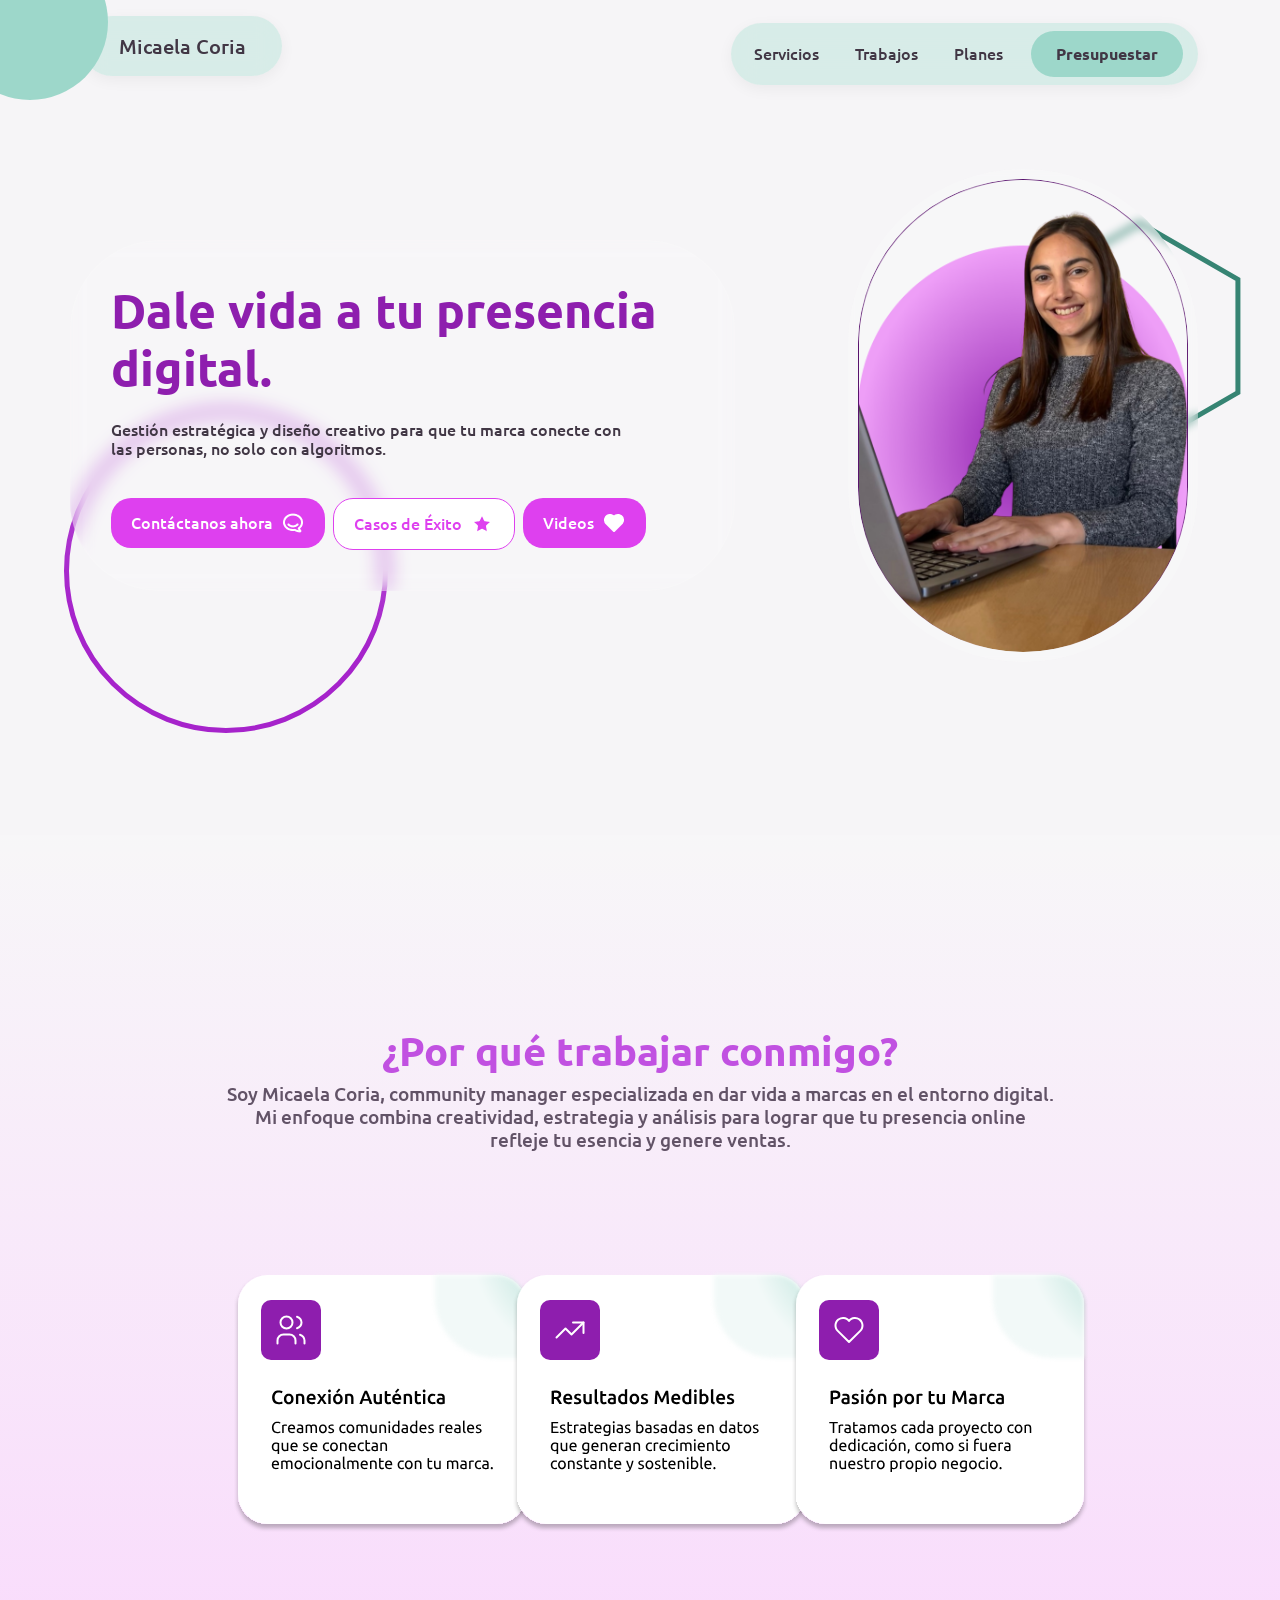
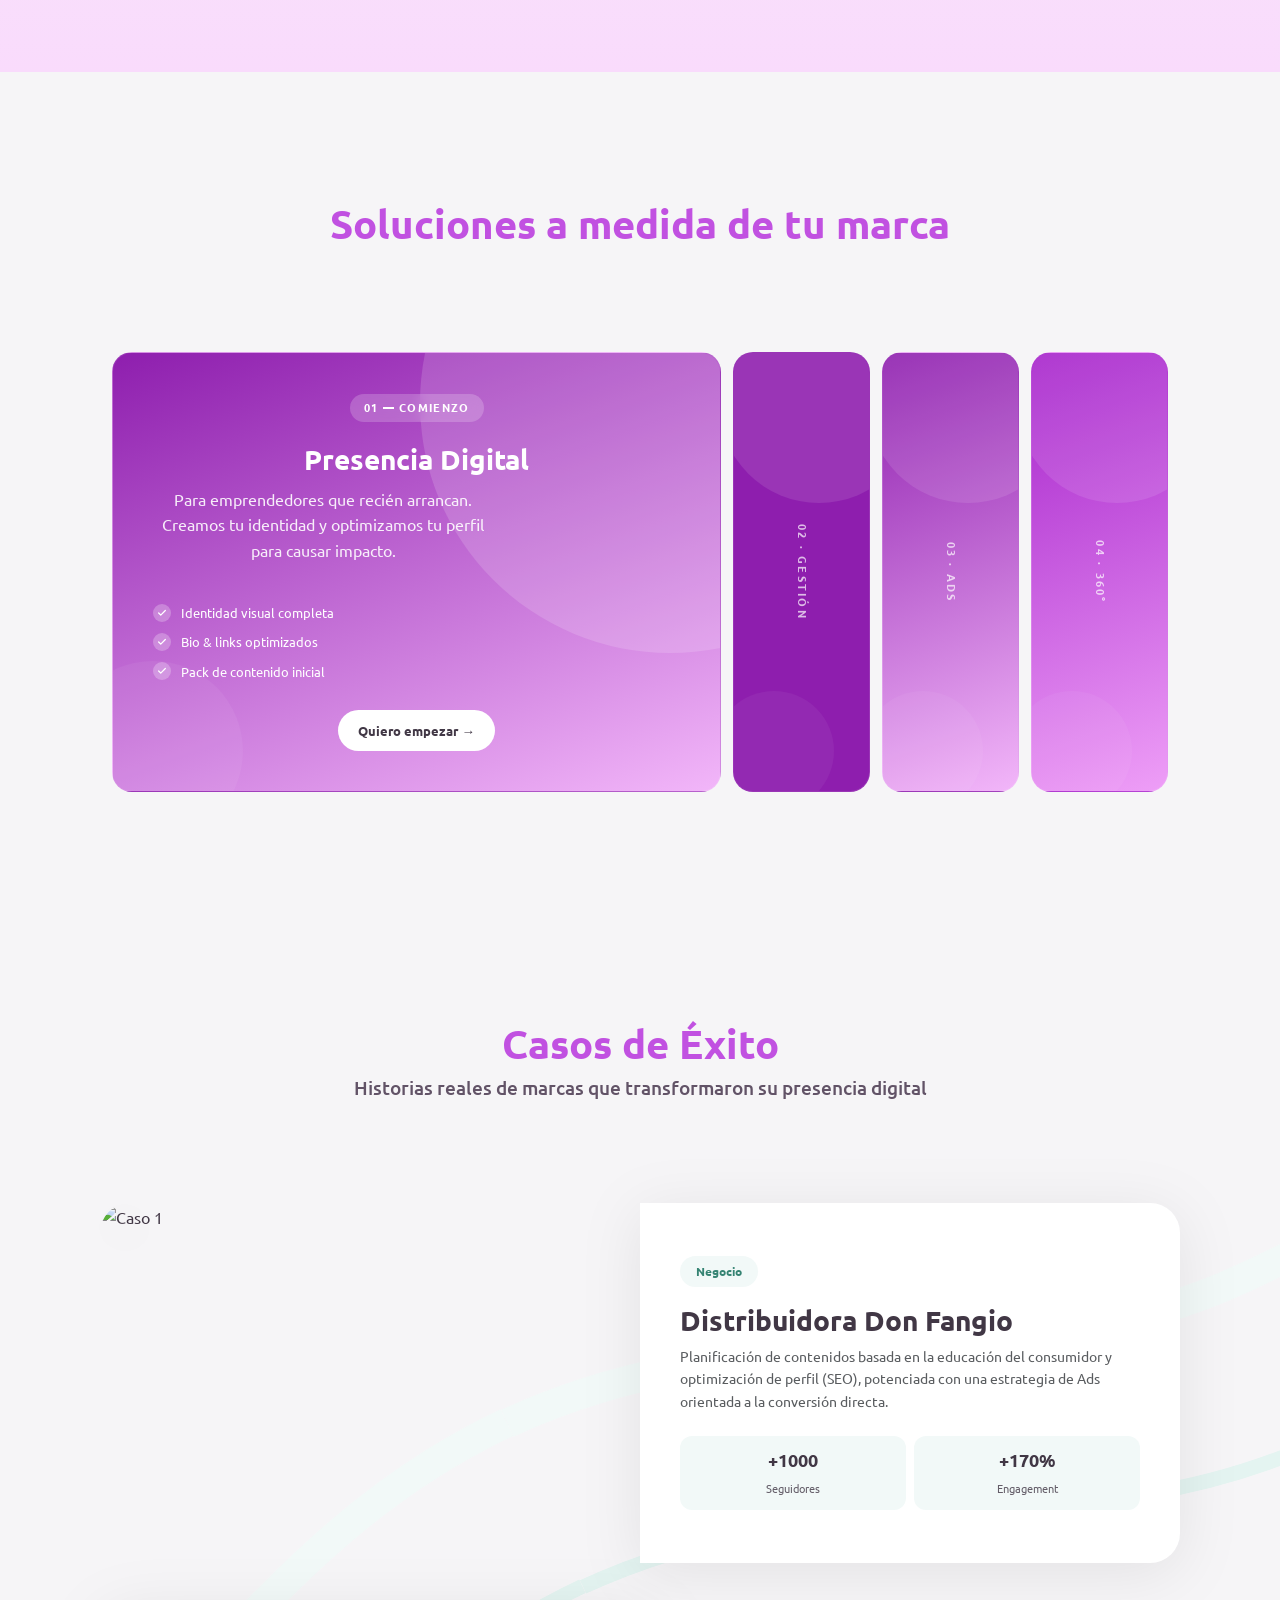
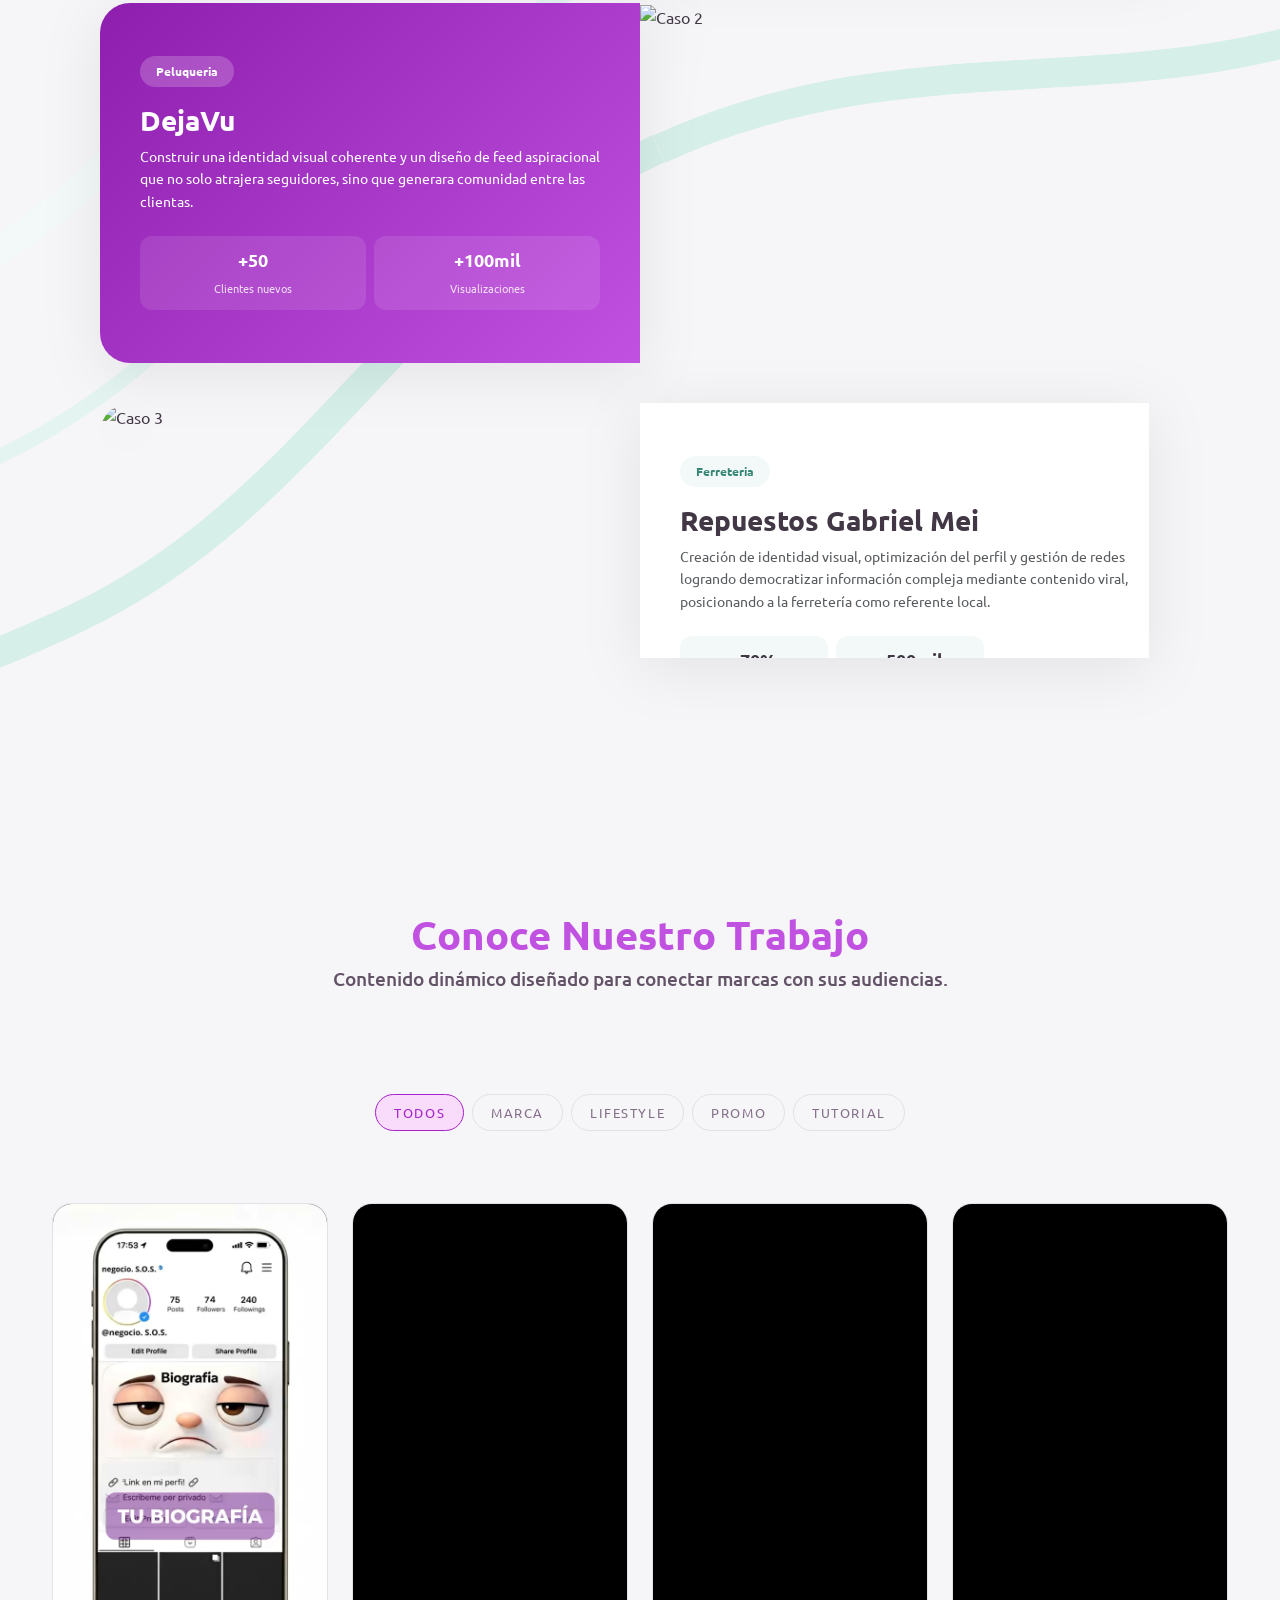
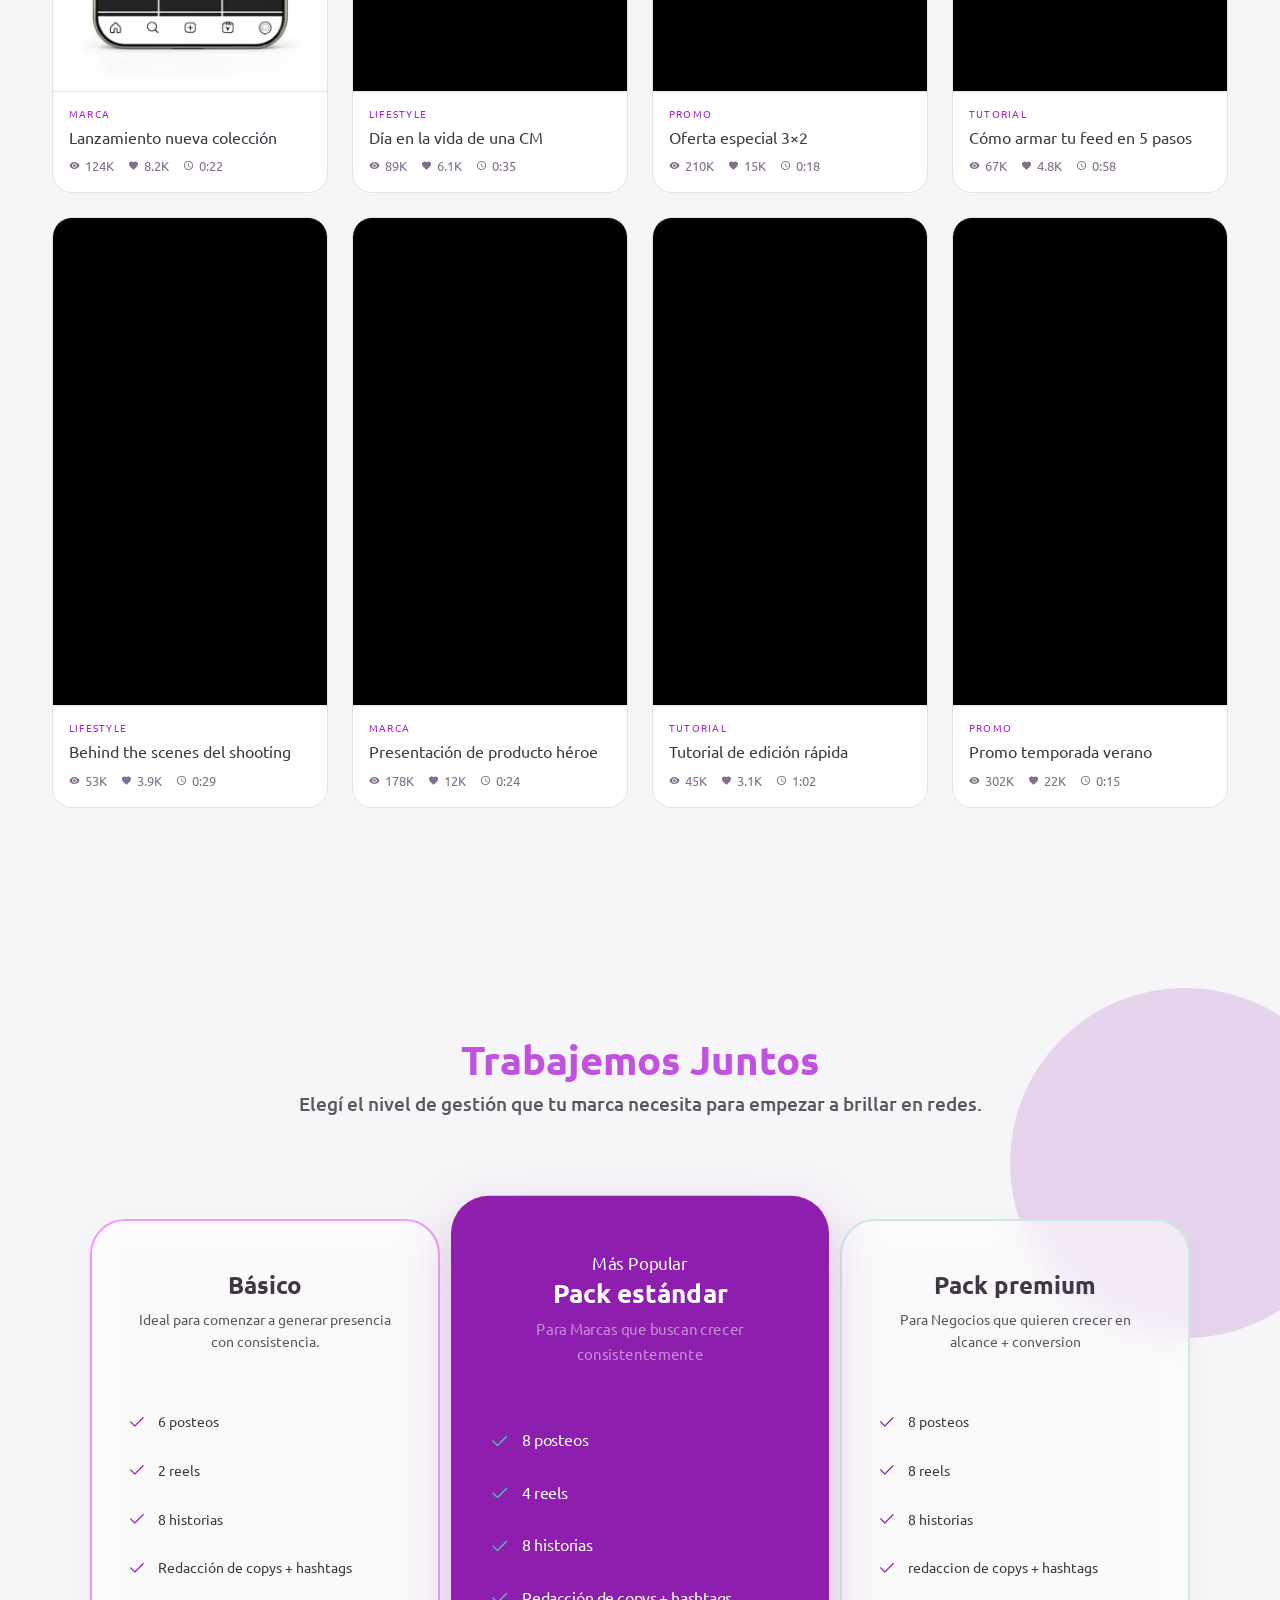
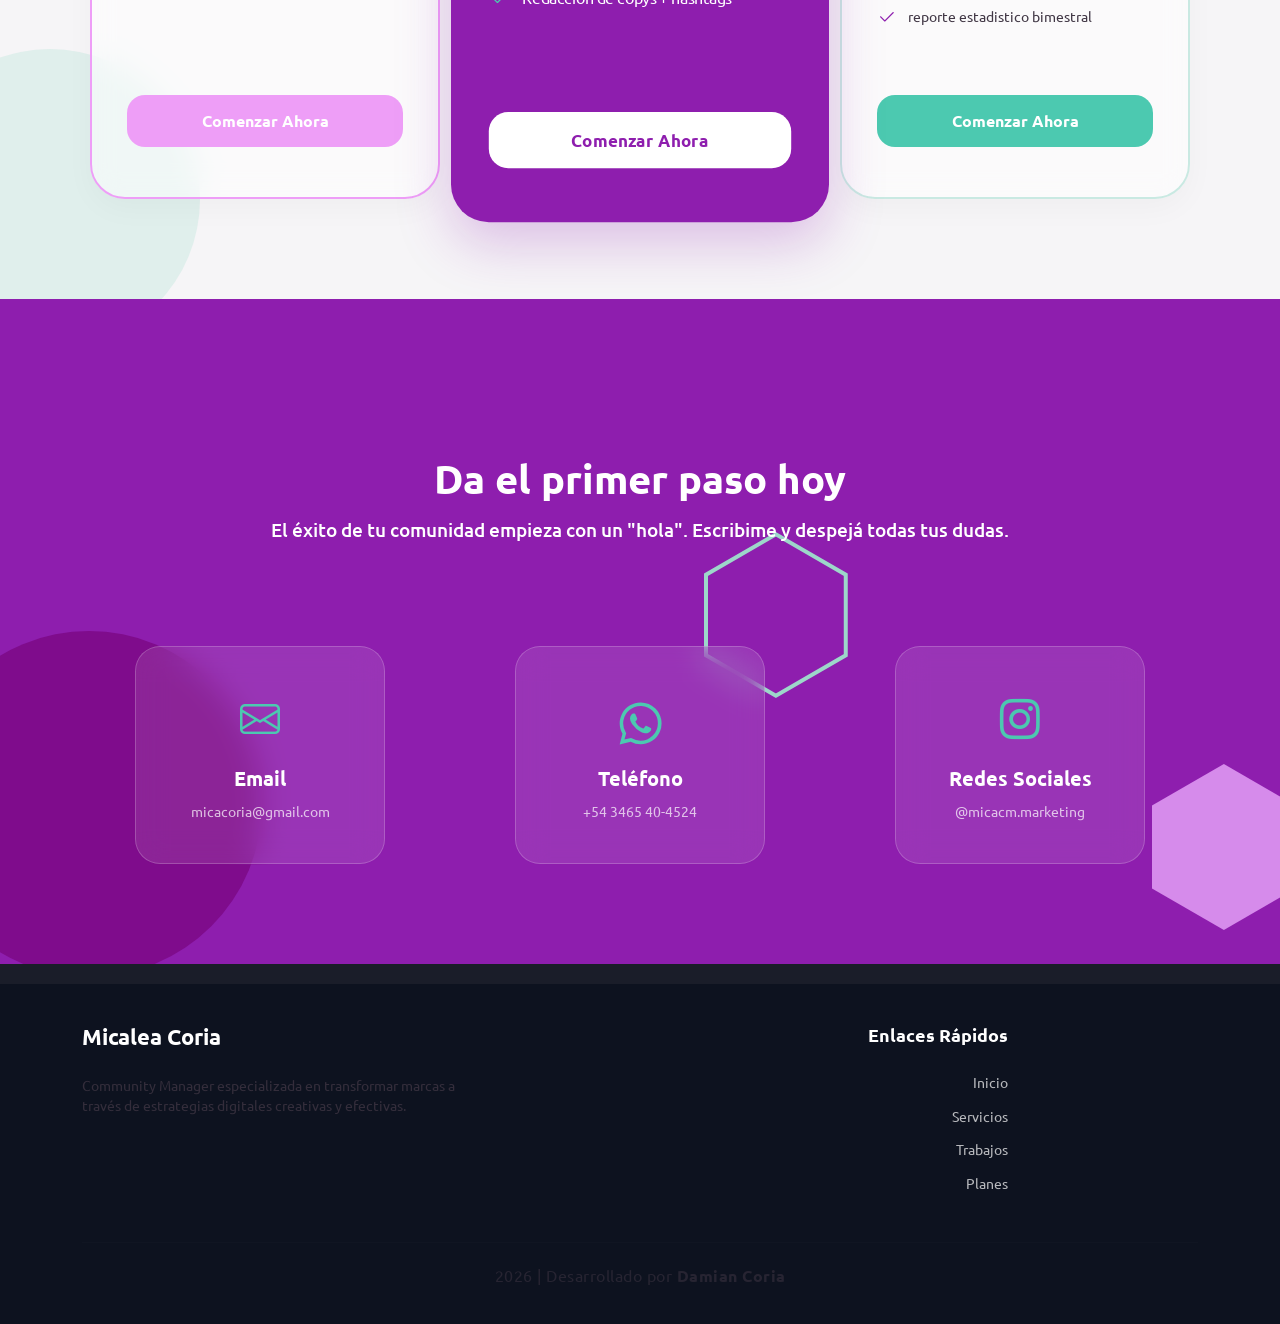
==== commit bc75c4da: "Fix: Actualizacion Index.html" ====
--- a/index.html
+++ b/index.html
@@ -782,7 +782,7 @@
             Contenido dinámico diseñado para conectar marcas con sus audiencias.
           </h6>
         </div>
-        
+
         <div class="filters" id="filterBar">
           <button class="f-btn active" data-filter="all">Todos</button>
           <button class="f-btn" data-filter="marca">Marca</button>
